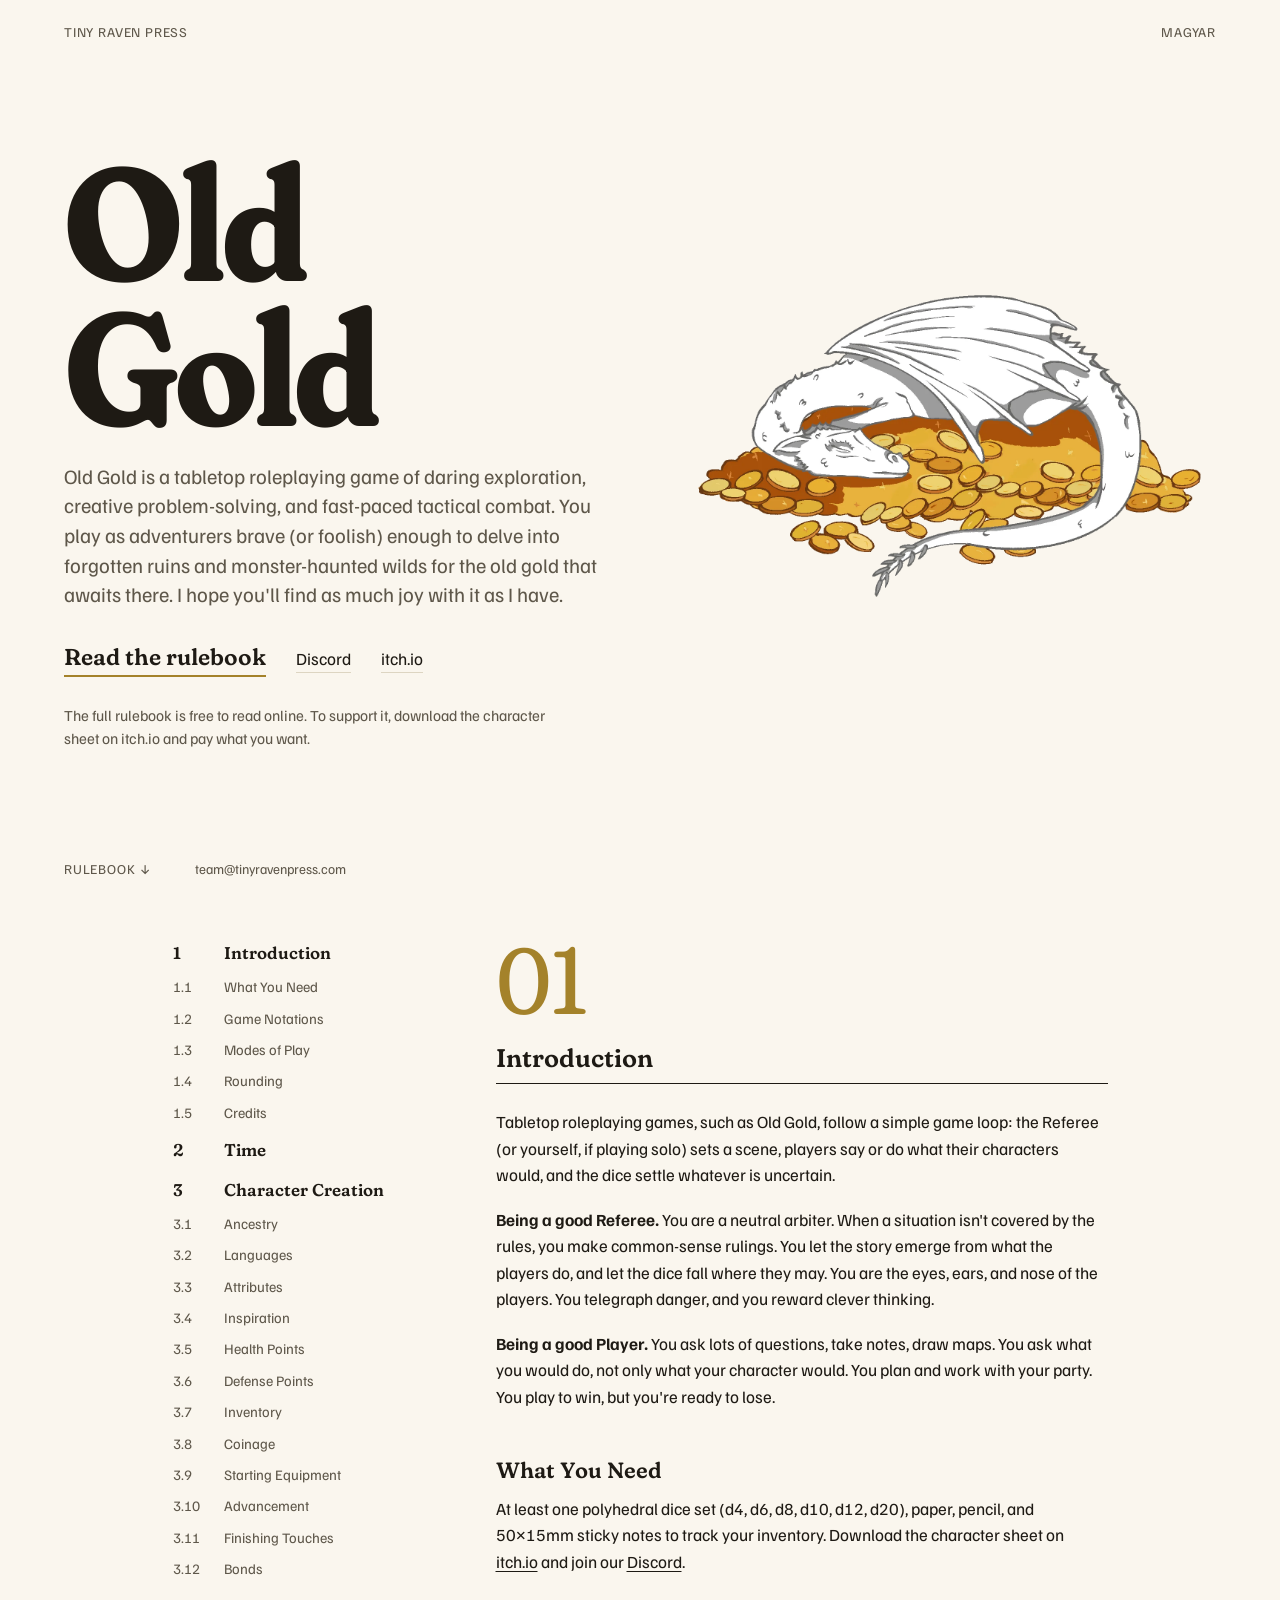
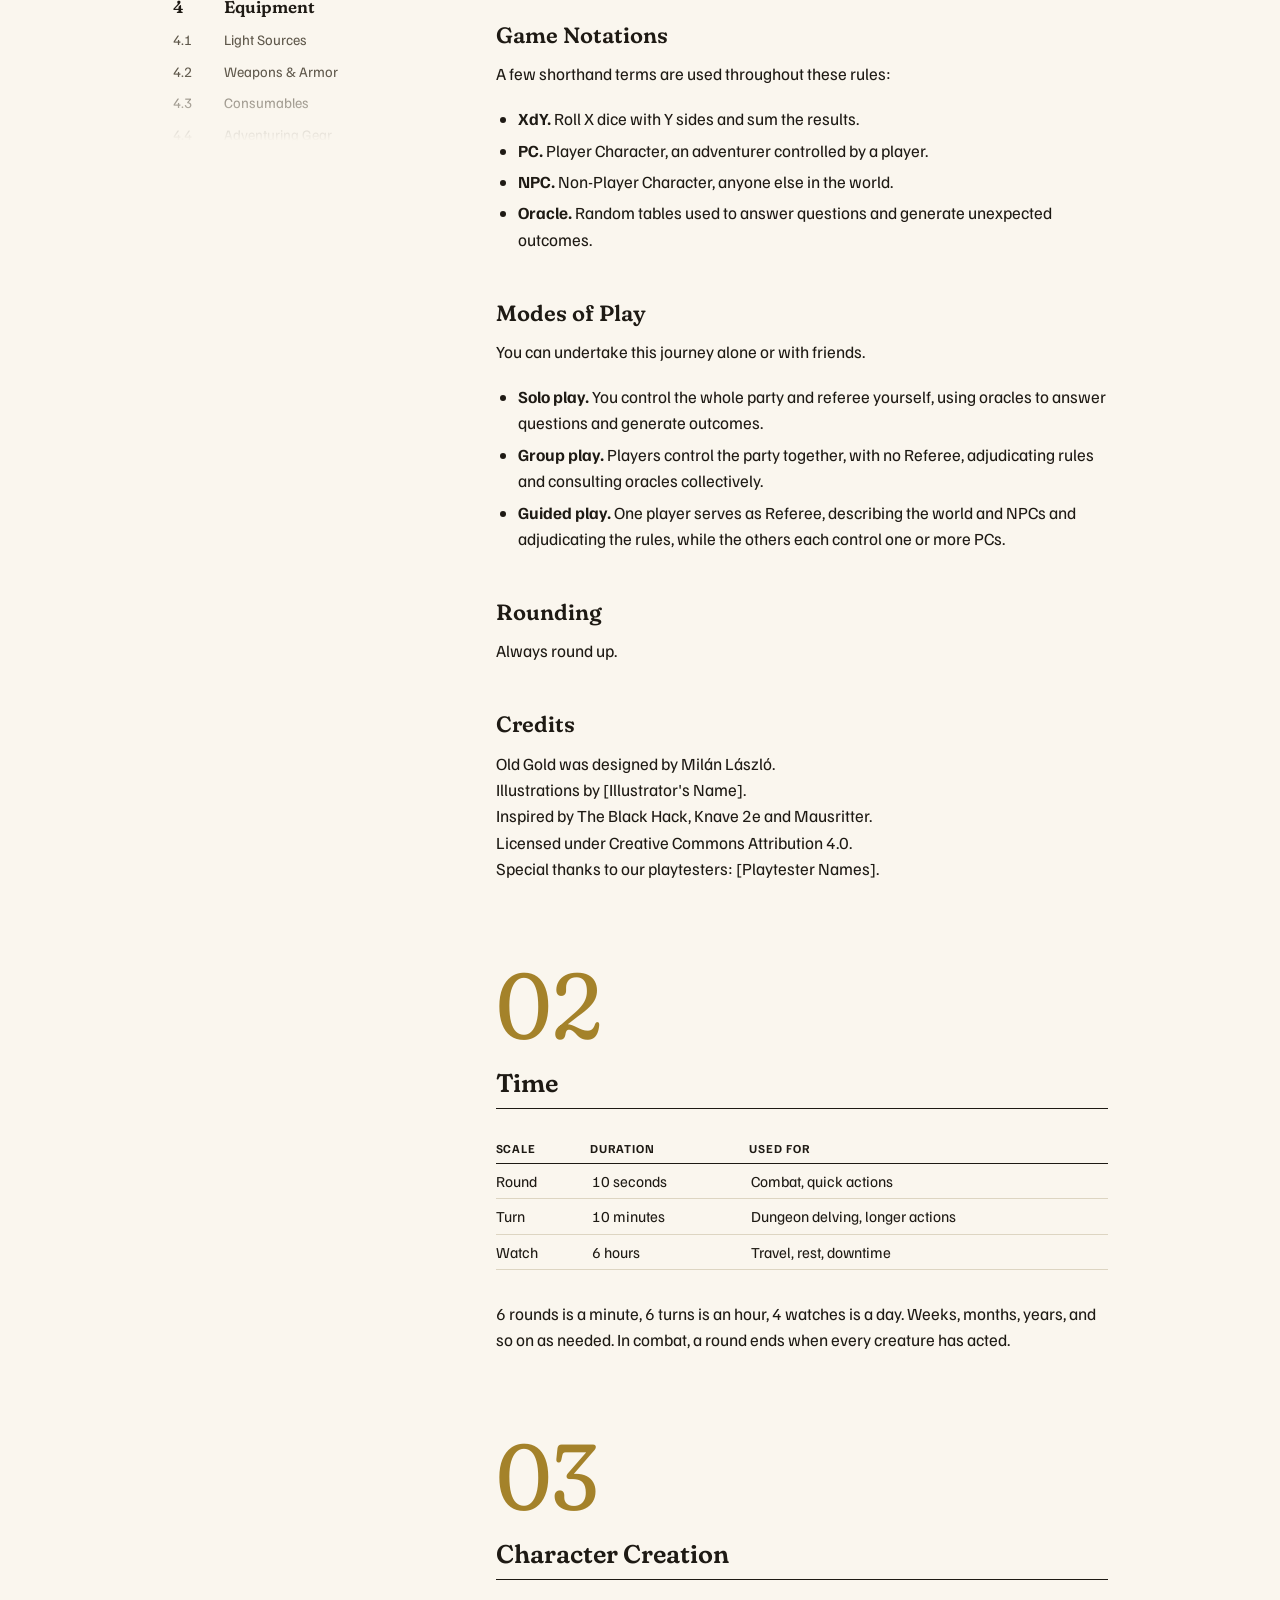
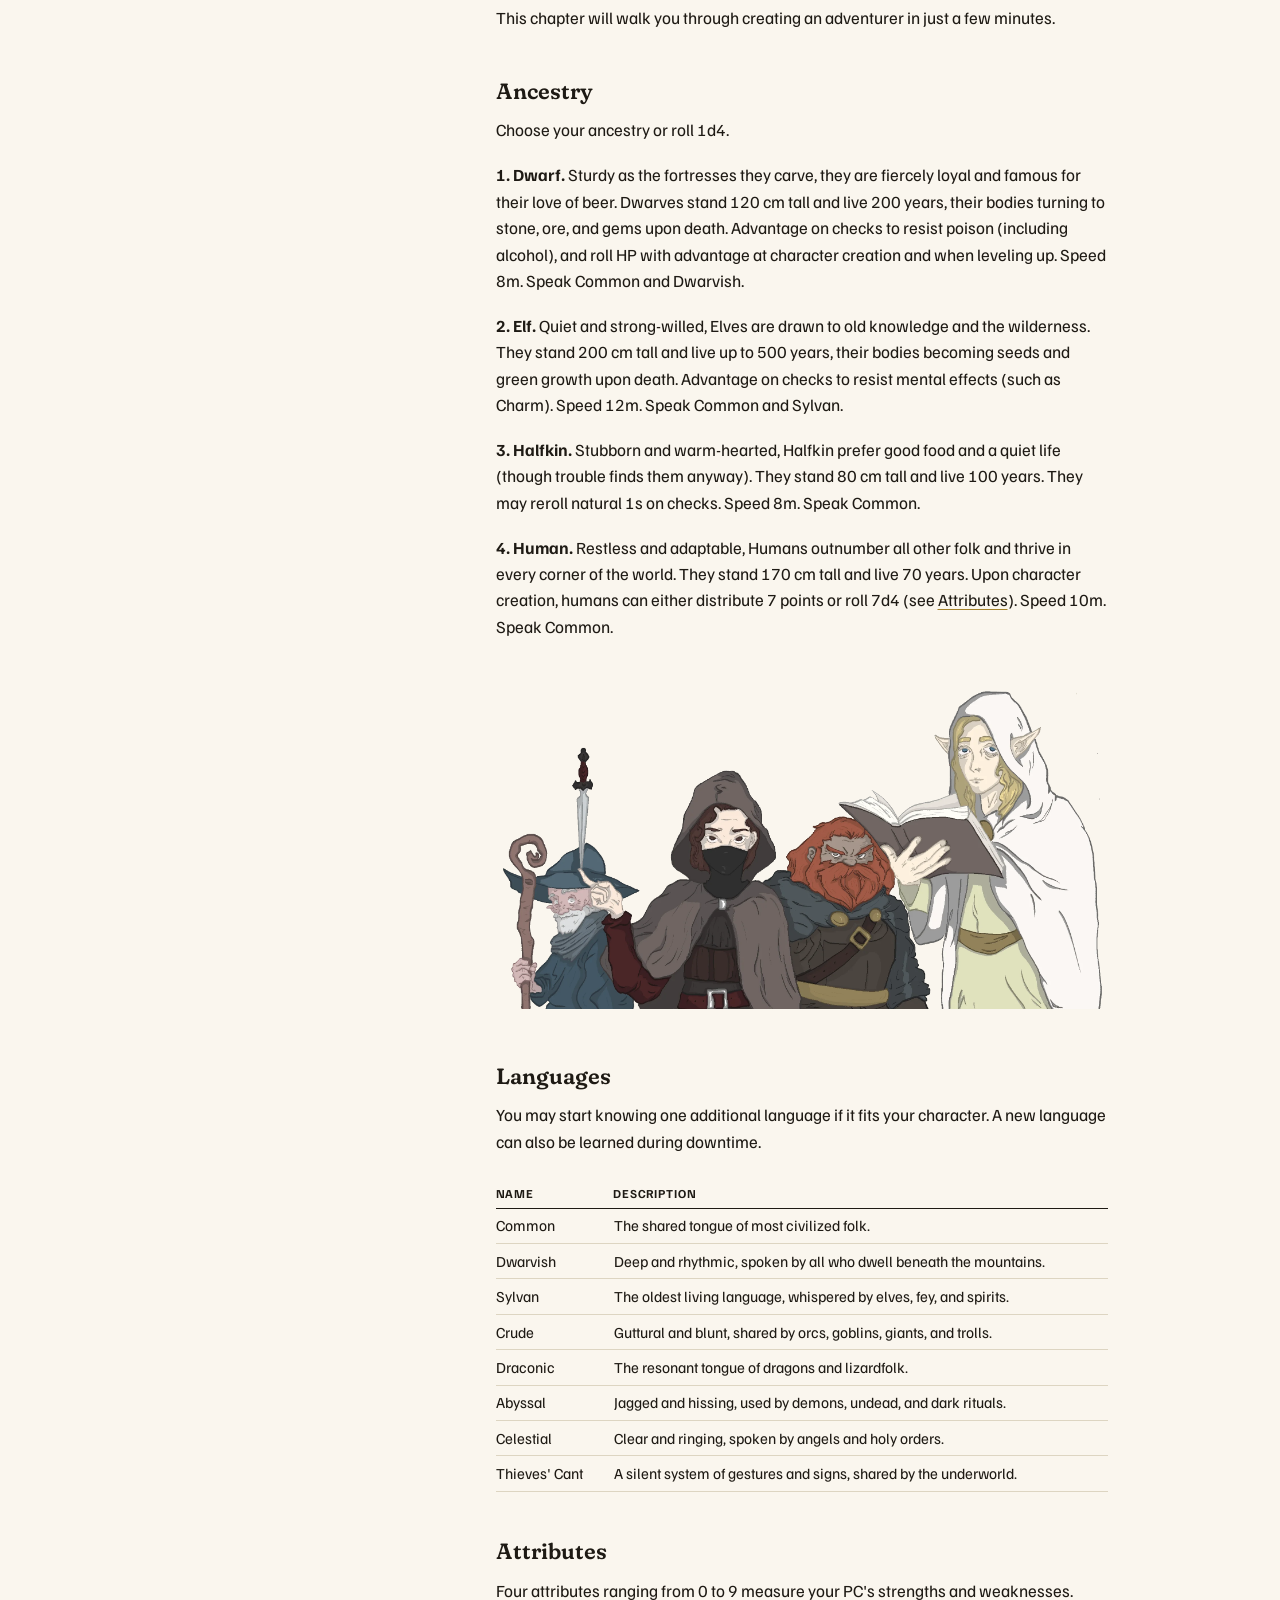
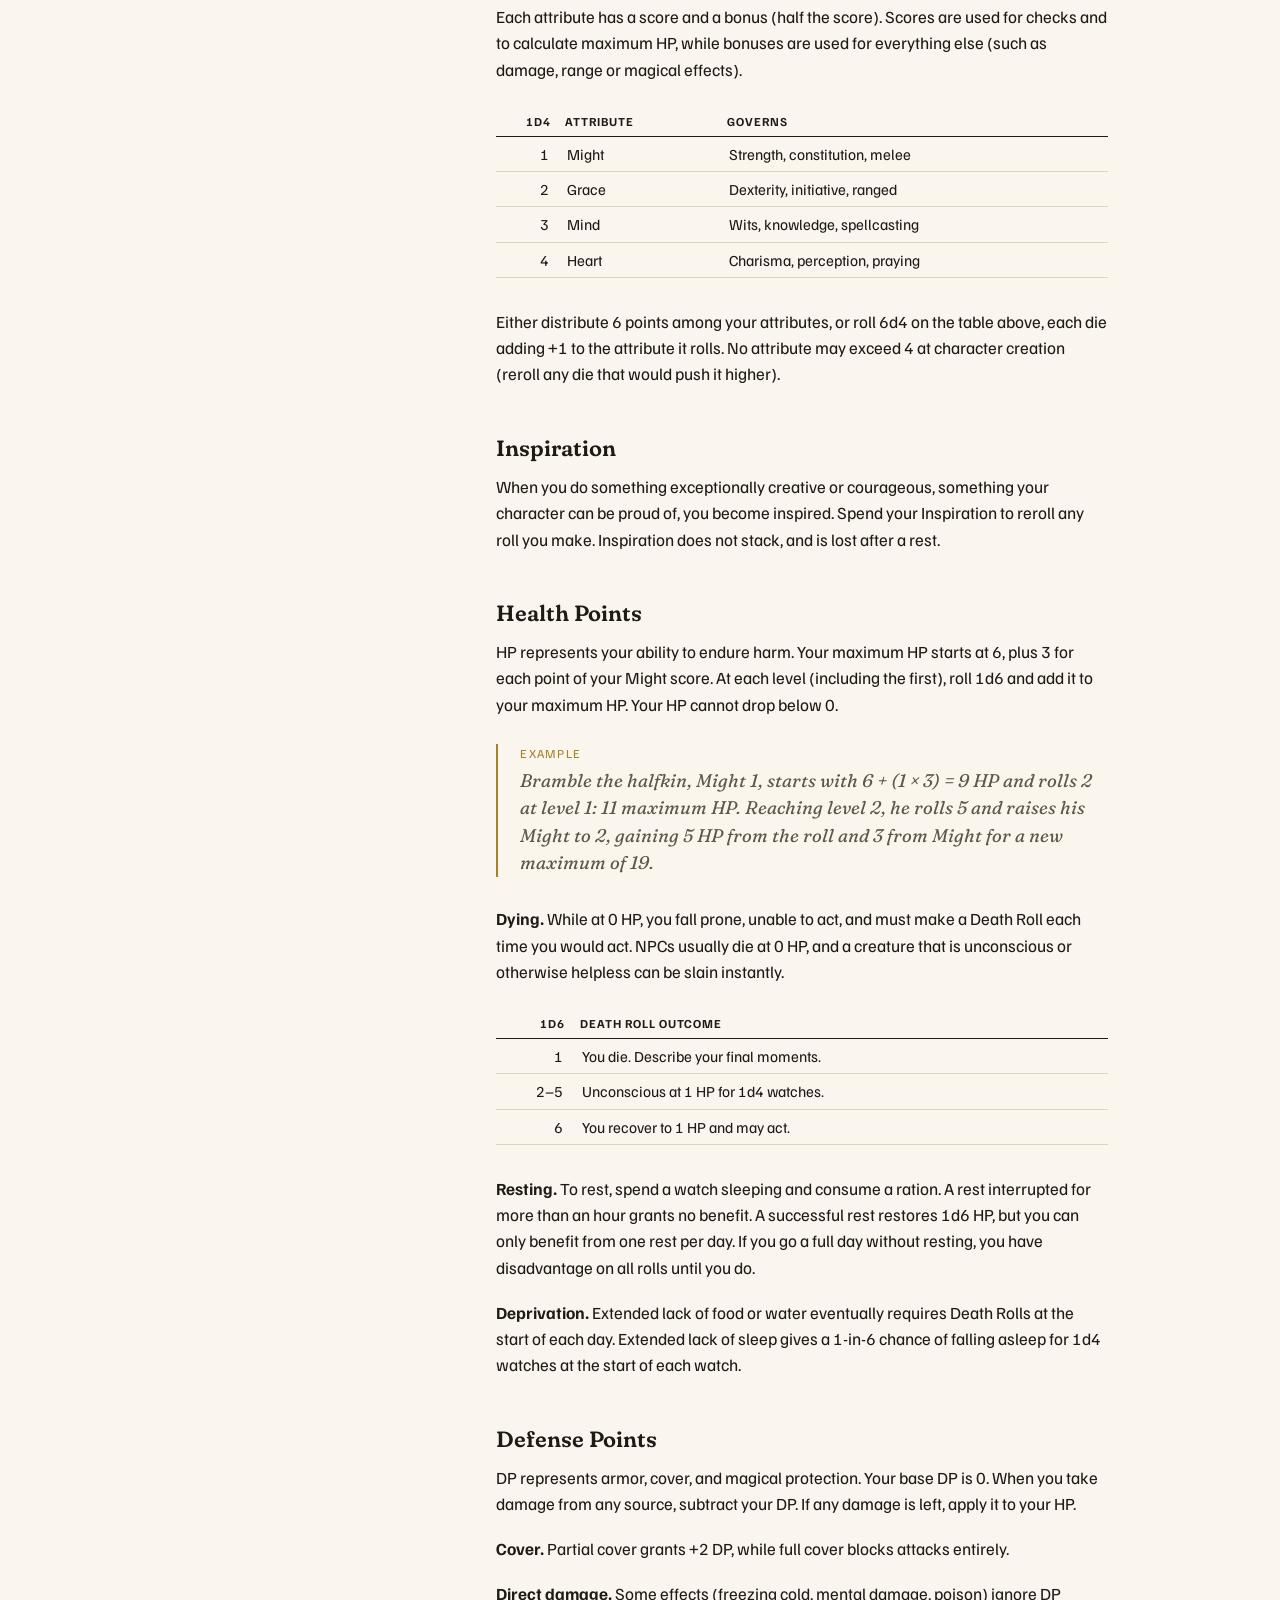
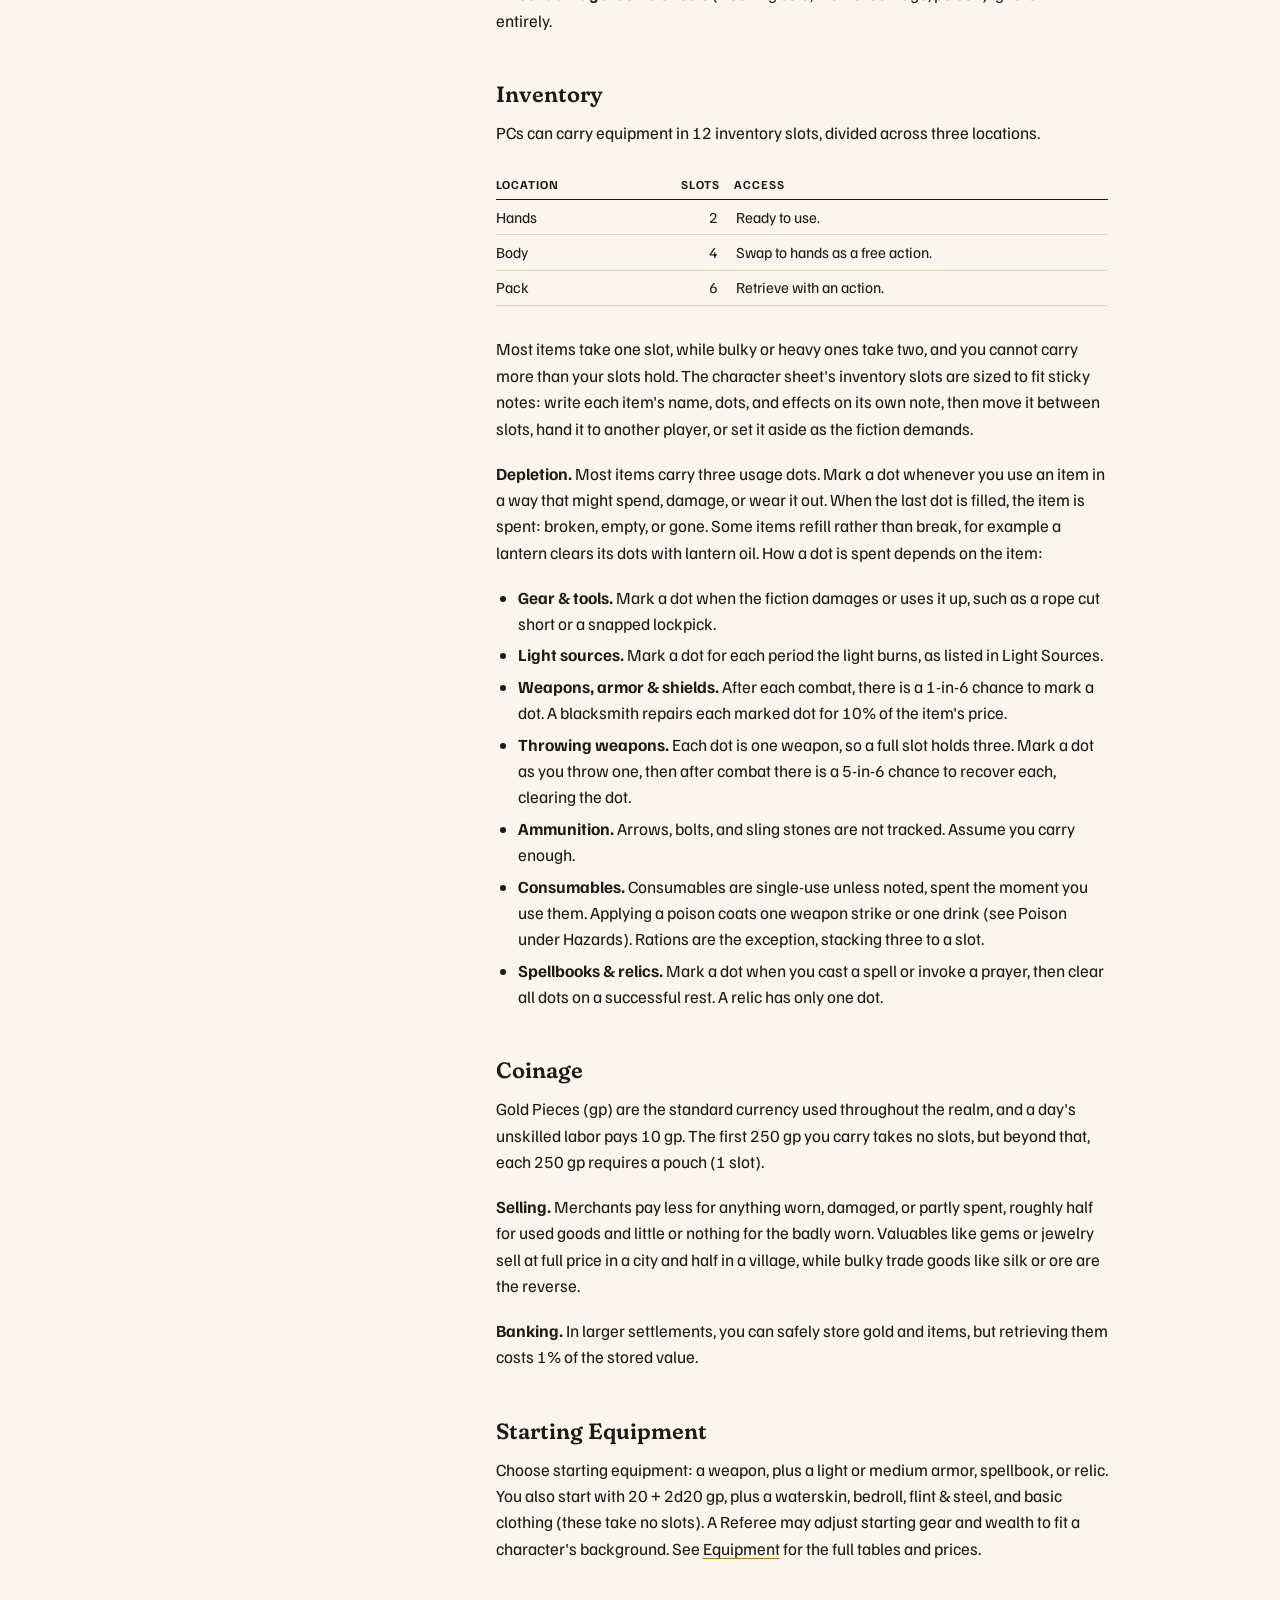
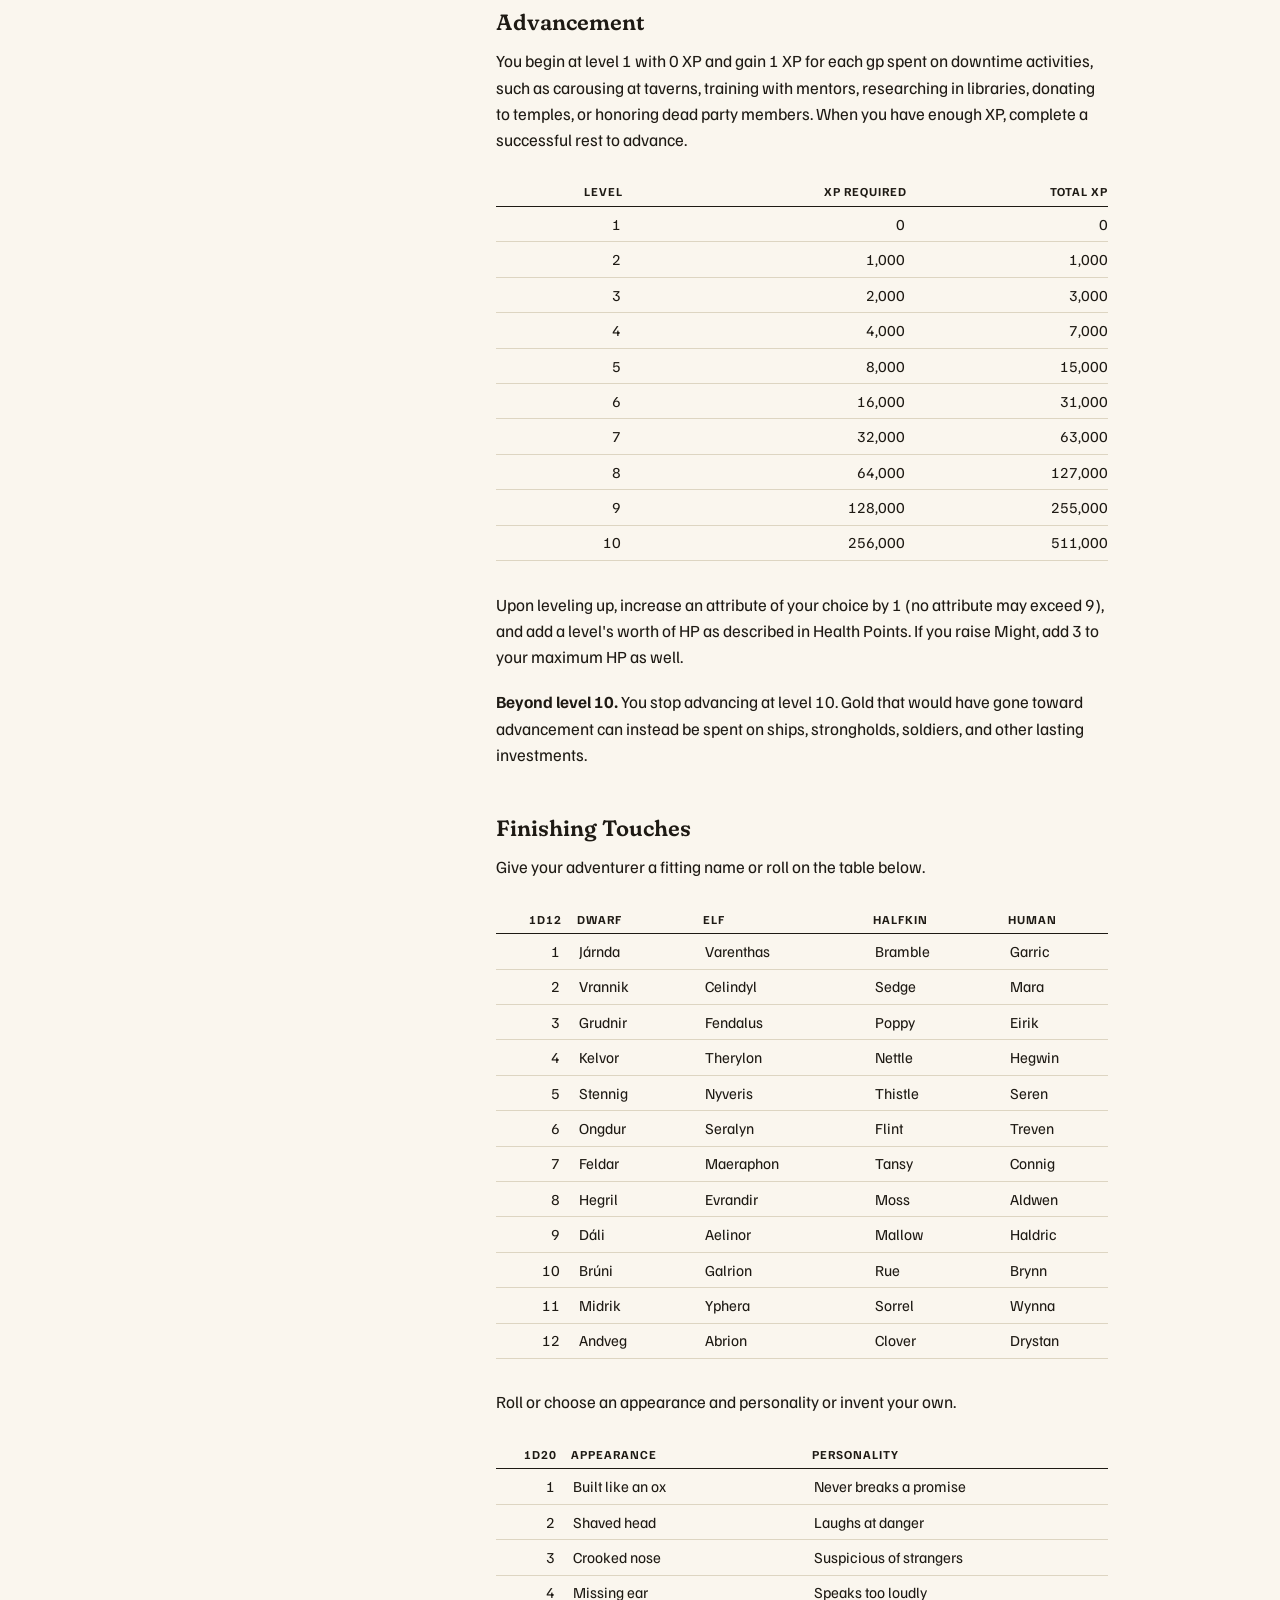
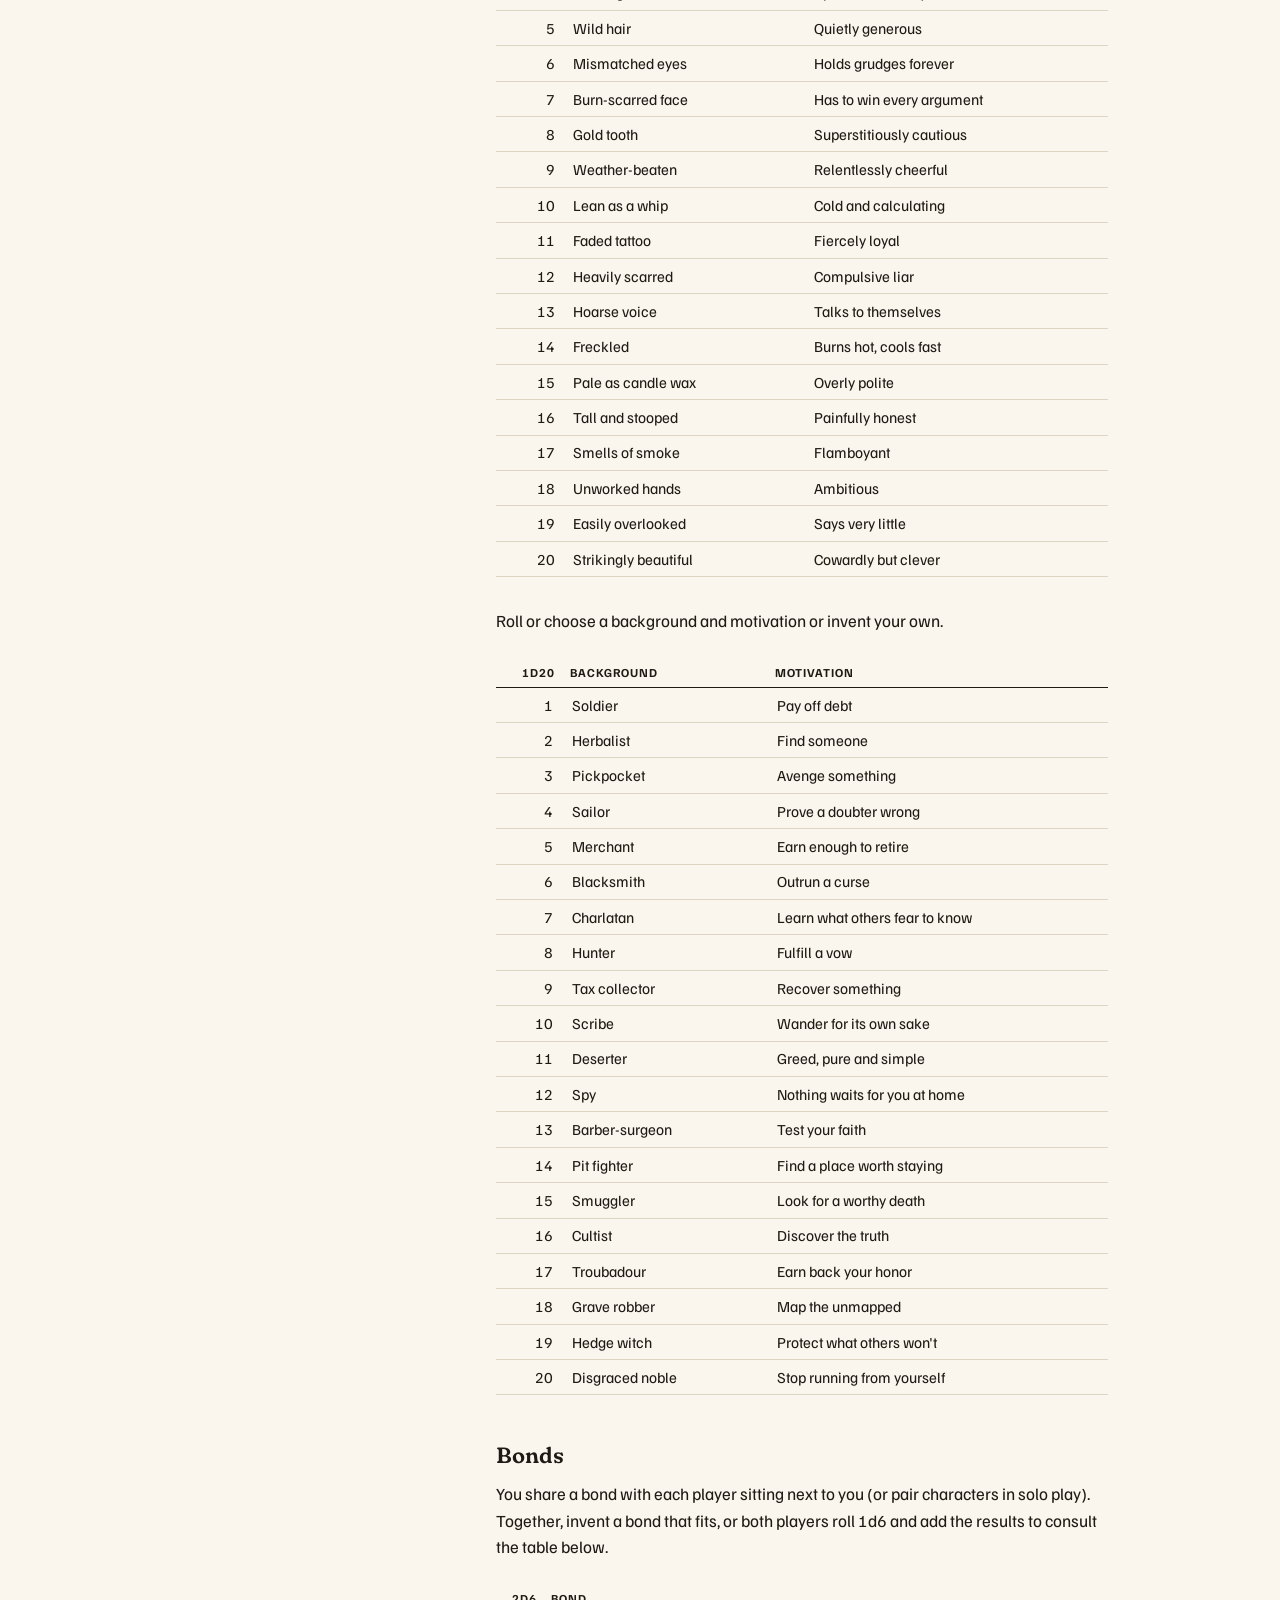
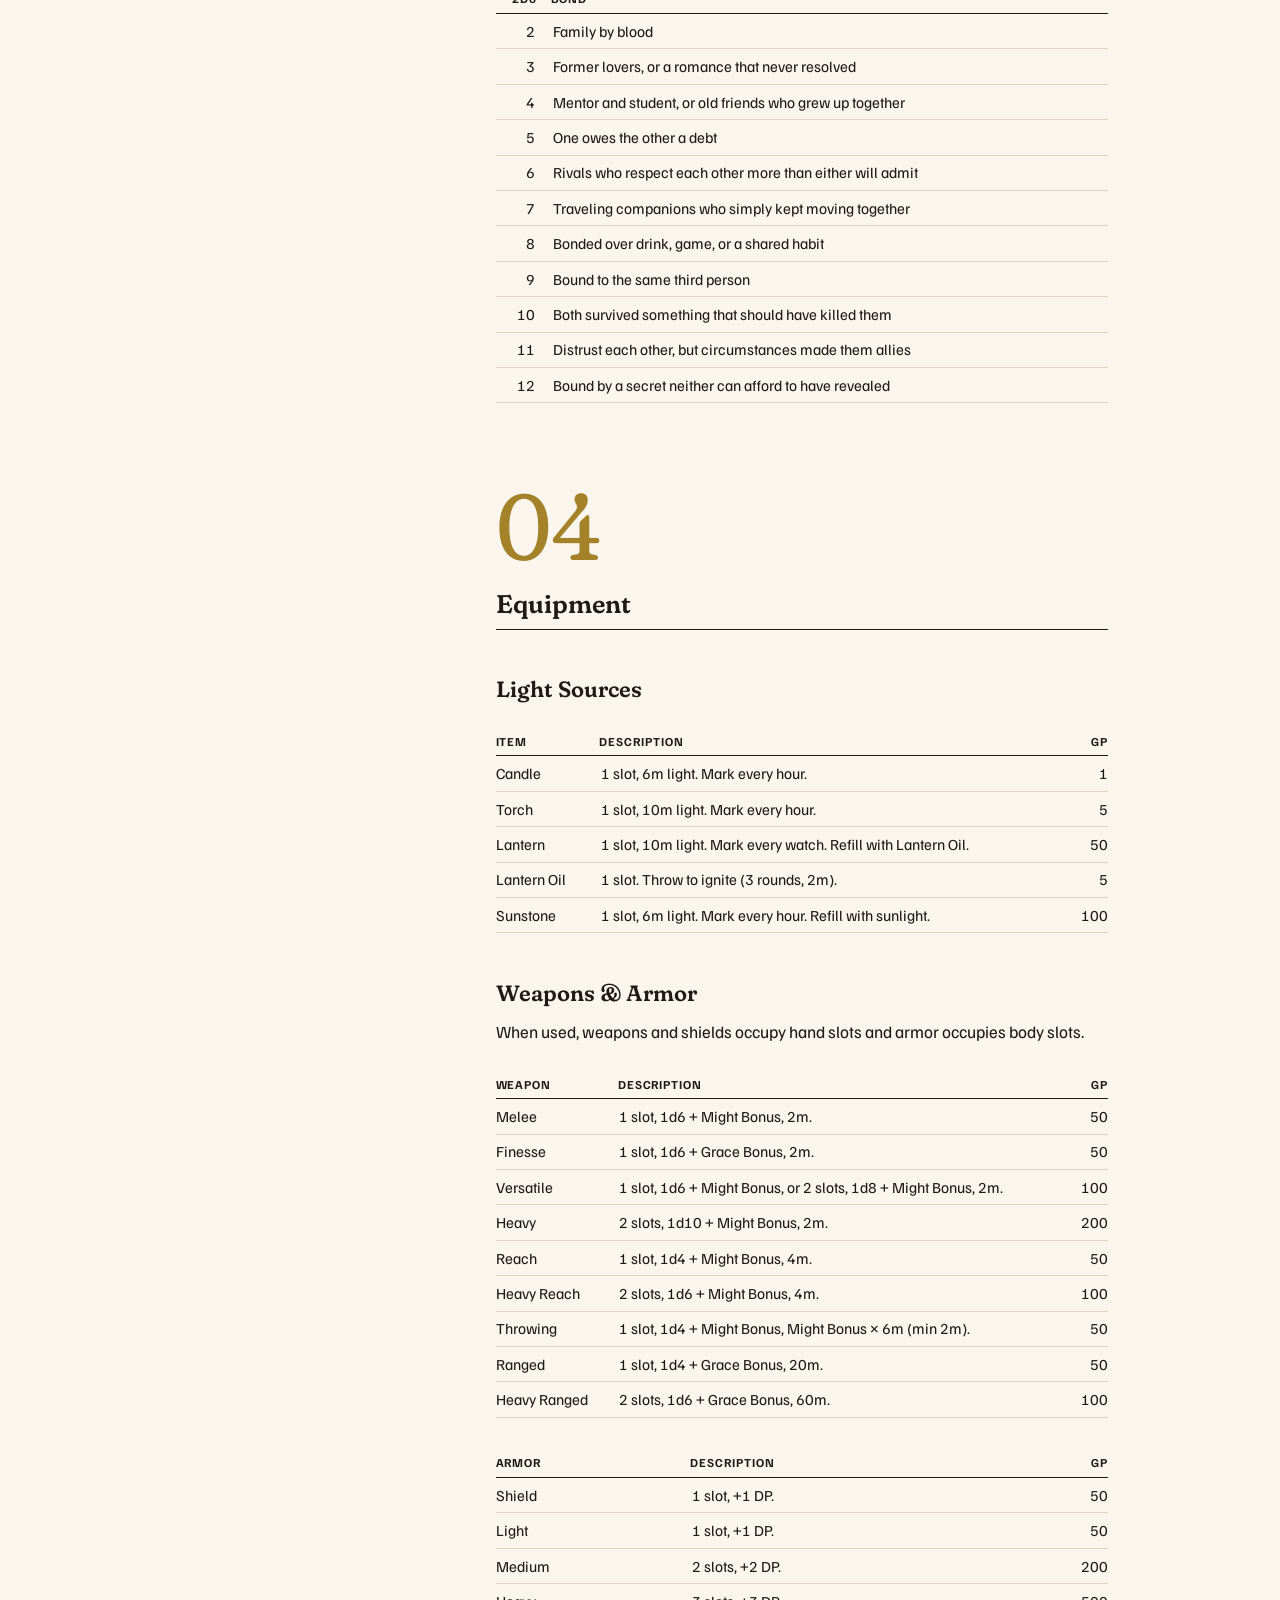
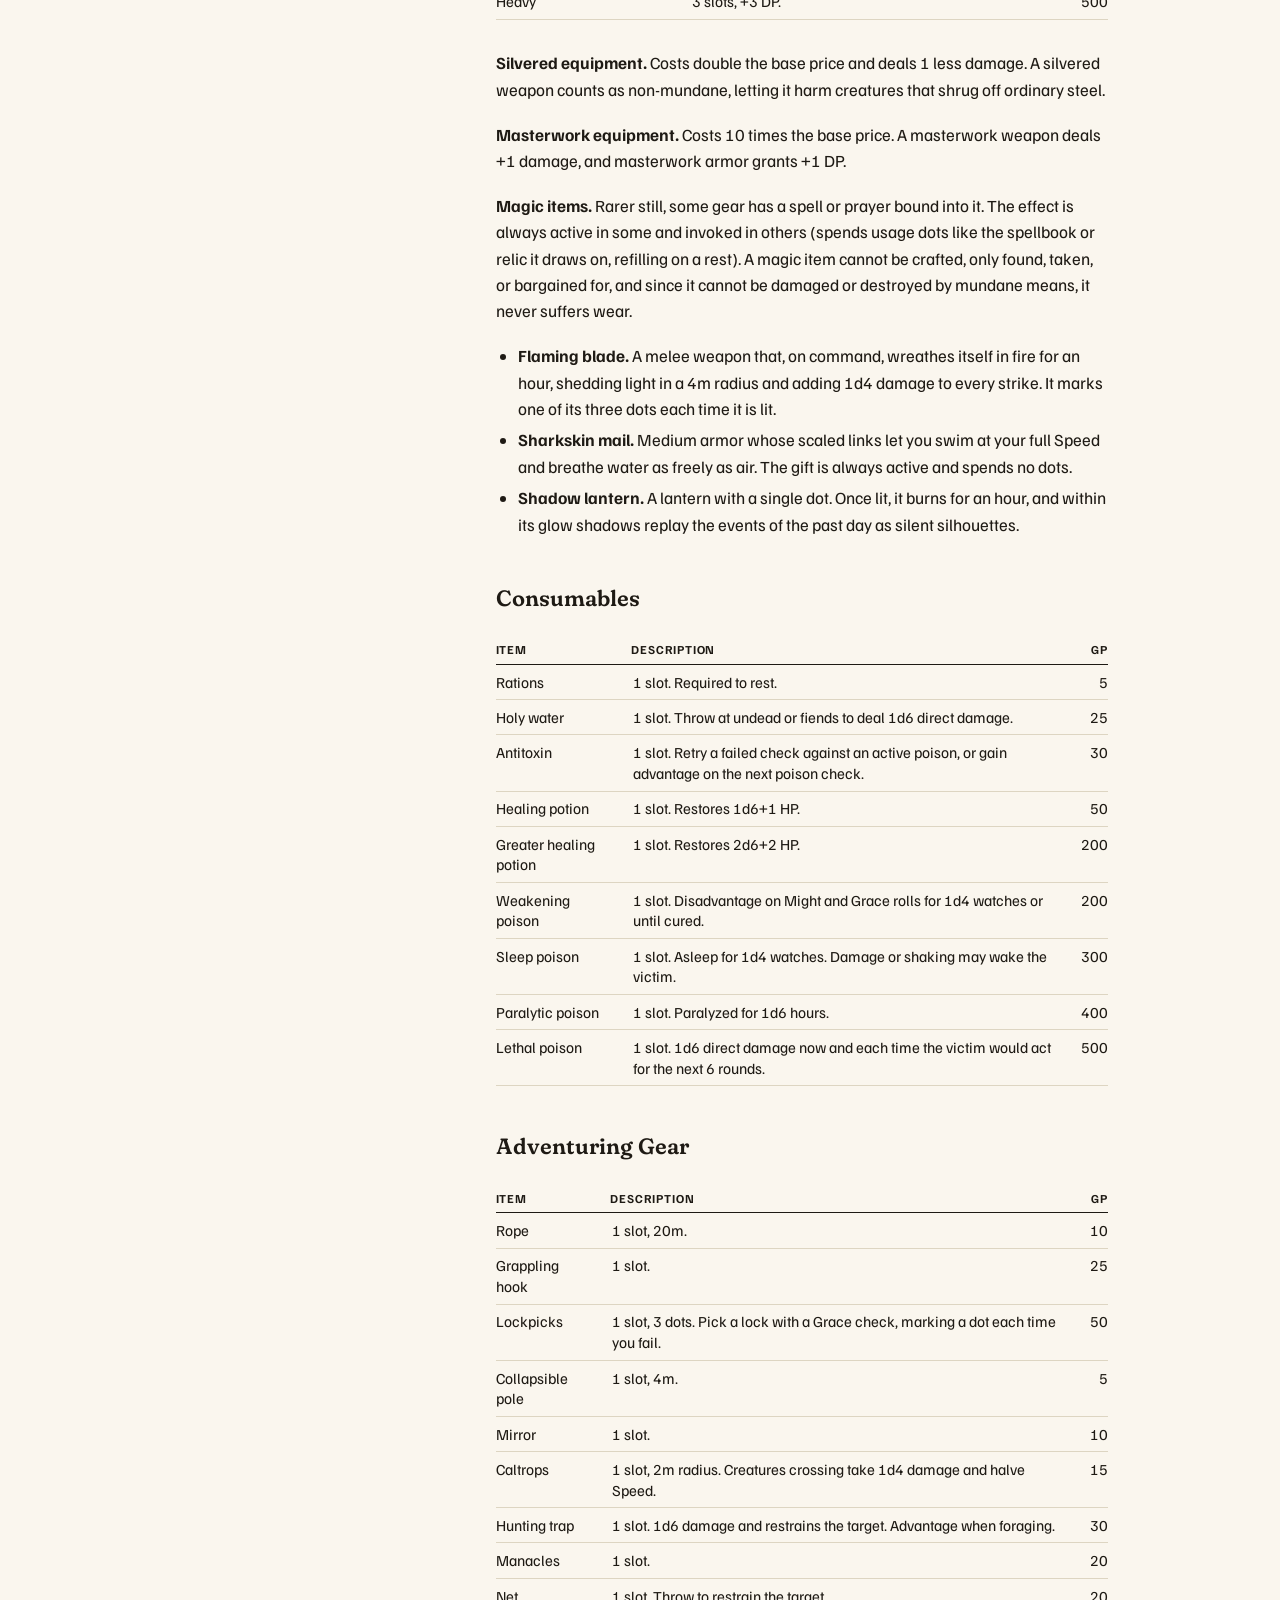
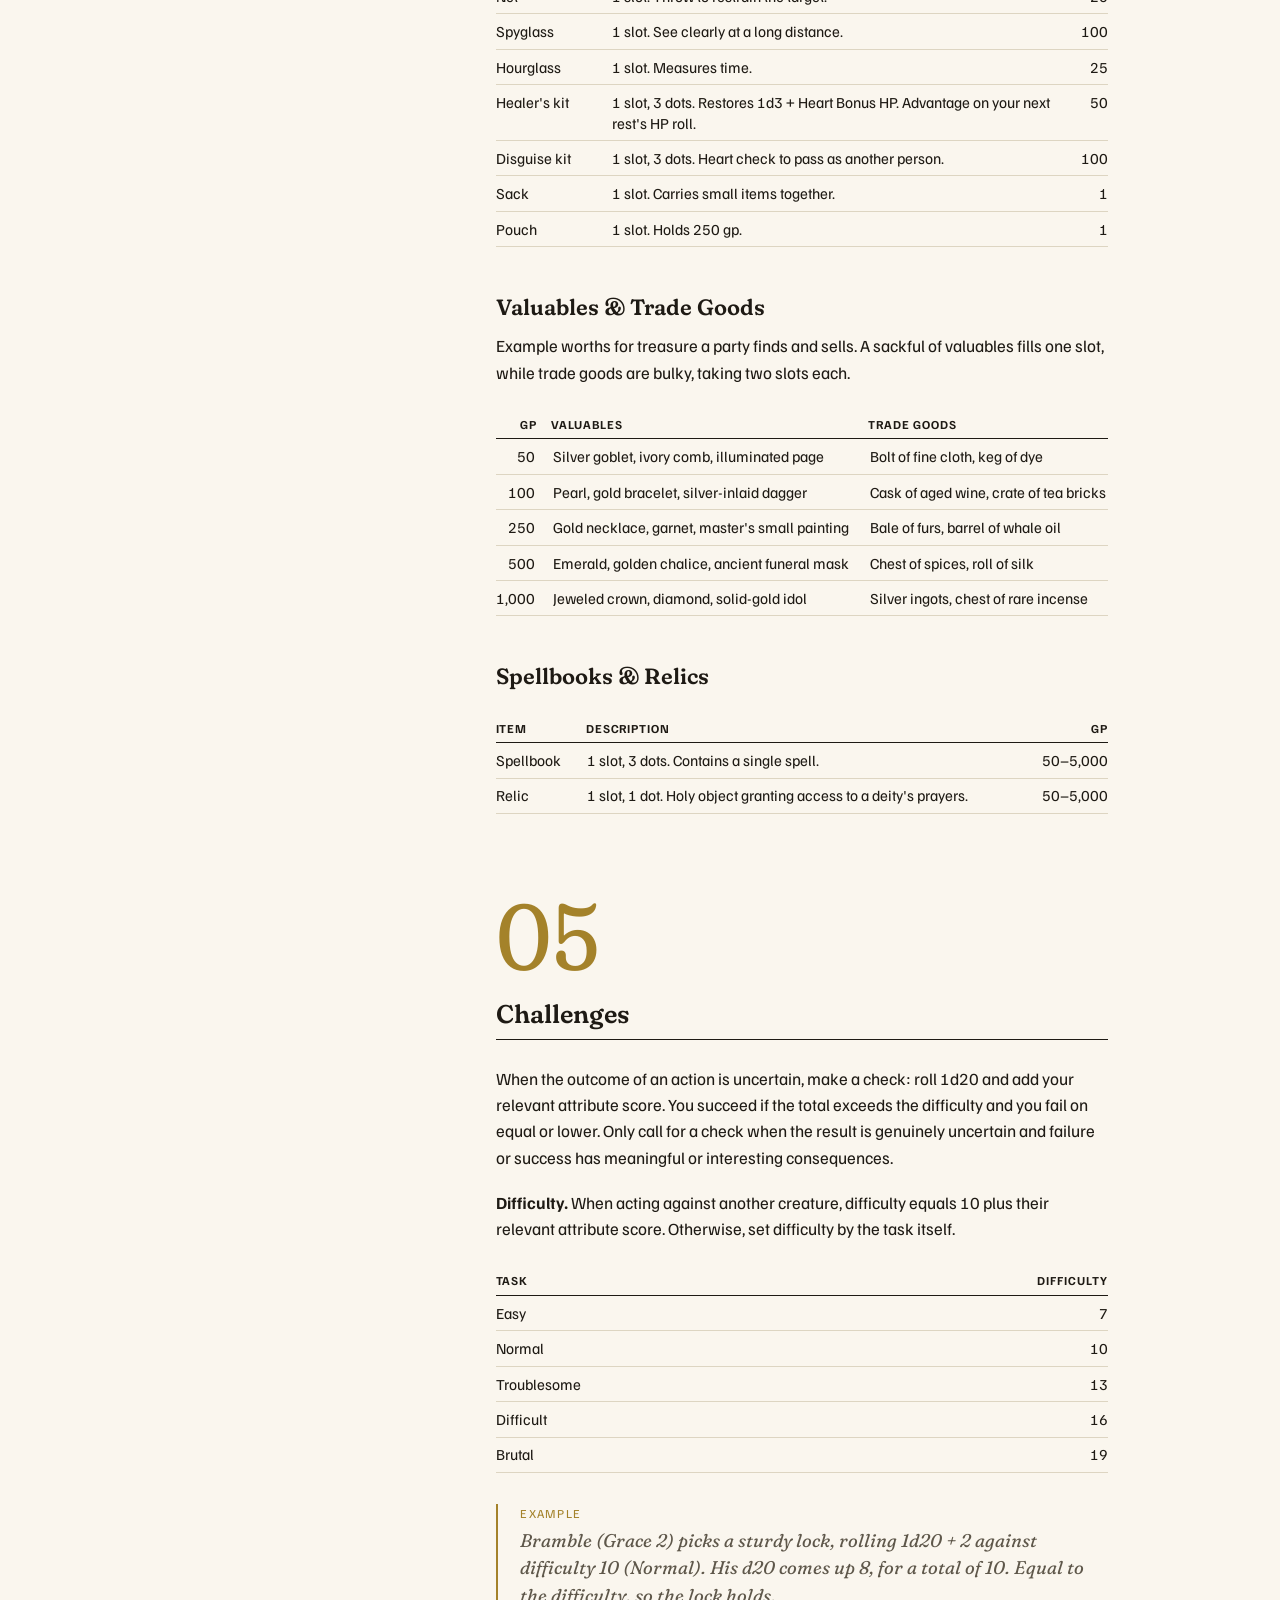
==== index.html @ 87048a70 "Redesign the site as one page per language The site is now the book: the cover fills the first scree" ====
<!DOCTYPE html>
<html lang="en">
<head>
<meta charset="utf-8">
<meta name="viewport" content="width=device-width, initial-scale=1">
<title>Old Gold — a fantasy adventure game</title>
<meta name="description" content="A fantasy adventure game of daring exploration, creative problem-solving, and fast-paced tactical combat, with OSR roots and modern design. Read the full rulebook online, free.">
<meta name="theme-color" content="#faf6ee">
<link rel="icon" href="assets/img/favicon.png">
<link rel="canonical" href="https://oldgoldrpg.com/">
<link rel="alternate" hreflang="en" href="https://oldgoldrpg.com/">
<link rel="alternate" hreflang="hu" href="https://oldgoldrpg.com/hu/">
<link rel="alternate" hreflang="x-default" href="https://oldgoldrpg.com/">
<meta property="og:type" content="website">
<meta property="og:url" content="https://oldgoldrpg.com/">
<meta property="og:site_name" content="Old Gold">
<meta property="og:locale" content="en_US">
<meta property="og:title" content="Old Gold — a fantasy adventure game">
<meta property="og:description" content="A fantasy adventure game with OSR roots and modern design. Read the full rulebook online, free.">
<meta property="og:image" content="https://oldgoldrpg.com/assets/img/og-image.png">
<meta property="og:image:width" content="1200">
<meta property="og:image:height" content="630">
<meta property="og:image:alt" content="A dragon curled asleep atop a hoard of gold coins">
<meta name="twitter:card" content="summary_large_image">
<meta name="twitter:image" content="https://oldgoldrpg.com/assets/img/og-image.png">
<link rel="preload" href="assets/fonts/fraunces-normal-latin.woff2" as="font" type="font/woff2" crossorigin>
<link rel="preload" href="assets/fonts/familjen-grotesk-normal-latin.woff2" as="font" type="font/woff2" crossorigin>
<link rel="stylesheet" href="assets/css/fonts.css">
<link rel="stylesheet" href="assets/css/styles.css">
</head>
<body>
<a class="skip" href="#rules">Skip to the rules</a>

<header class="cover" id="top">
  <div class="cover-top">
    <span>Tiny Raven Press</span>
    <a href="hu/" hreflang="hu" lang="hu" data-lang-switch>Magyar</a>
  </div>
  <div class="cover-main">
    <div class="cover-text">
      <h1>Old Gold</h1>
      <p class="deck">Old Gold is a tabletop roleplaying game of daring exploration, creative problem-solving, and fast-paced tactical combat. You play as adventurers brave (or foolish) enough to delve into forgotten ruins and monster-haunted wilds for the old gold that awaits there. I hope you&#39;ll find as much joy with it as I have.</p>
      <p class="actions">
        <a class="primary" href="#rules">Read the rulebook</a>
        <a href="https://discord.gg/WssHvFgUZ" rel="noopener">Discord</a>
        <a href="https://tinyravenpress.itch.io/old-gold/" rel="noopener">itch.io</a>
      </p>
      <p class="note">The full rulebook is free to read online. To support it, download the character sheet on itch.io and pay what you want.</p>
    </div>
    <figure class="cover-art">
      <picture>
        <source type="image/webp" srcset="assets/img/hero-cover-img.webp">
        <img src="assets/img/hero-cover-img.png" alt="A dragon curled asleep atop a hoard of gold coins" width="1450" height="1450" fetchpriority="high">
      </picture>
    </figure>
  </div>
  <div class="cover-bottom">
    <a href="#rules">Rulebook ↓</a>
    <a href="mailto:team@tinyravenpress.com">team@tinyravenpress.com</a>
  </div>
</header>

<div class="reading">
  <nav class="index" aria-label="Contents"><ol class="toc"><li class="ch"><a href="#introduction"><span class="n">1</span><span class="t">Introduction</span></a><ol><li><a href="#what-you-need"><span class="n">1.1</span><span class="t">What You Need</span></a></li><li><a href="#game-notations"><span class="n">1.2</span><span class="t">Game Notations</span></a></li><li><a href="#modes-of-play"><span class="n">1.3</span><span class="t">Modes of Play</span></a></li><li><a href="#rounding"><span class="n">1.4</span><span class="t">Rounding</span></a></li><li><a href="#credits"><span class="n">1.5</span><span class="t">Credits</span></a></li></ol></li><li class="ch"><a href="#time"><span class="n">2</span><span class="t">Time</span></a></li><li class="ch"><a href="#character-creation"><span class="n">3</span><span class="t">Character Creation</span></a><ol><li><a href="#ancestry"><span class="n">3.1</span><span class="t">Ancestry</span></a></li><li><a href="#languages"><span class="n">3.2</span><span class="t">Languages</span></a></li><li><a href="#attributes"><span class="n">3.3</span><span class="t">Attributes</span></a></li><li><a href="#inspiration"><span class="n">3.4</span><span class="t">Inspiration</span></a></li><li><a href="#health-points"><span class="n">3.5</span><span class="t">Health Points</span></a></li><li><a href="#defense-points"><span class="n">3.6</span><span class="t">Defense Points</span></a></li><li><a href="#inventory"><span class="n">3.7</span><span class="t">Inventory</span></a></li><li><a href="#coinage"><span class="n">3.8</span><span class="t">Coinage</span></a></li><li><a href="#starting-equipment"><span class="n">3.9</span><span class="t">Starting Equipment</span></a></li><li><a href="#advancement"><span class="n">3.10</span><span class="t">Advancement</span></a></li><li><a href="#finishing-touches"><span class="n">3.11</span><span class="t">Finishing Touches</span></a></li><li><a href="#bonds"><span class="n">3.12</span><span class="t">Bonds</span></a></li></ol></li><li class="ch"><a href="#equipment"><span class="n">4</span><span class="t">Equipment</span></a><ol><li><a href="#light-sources"><span class="n">4.1</span><span class="t">Light Sources</span></a></li><li><a href="#weapons-armor"><span class="n">4.2</span><span class="t">Weapons &amp; Armor</span></a></li><li><a href="#consumables"><span class="n">4.3</span><span class="t">Consumables</span></a></li><li><a href="#adventuring-gear"><span class="n">4.4</span><span class="t">Adventuring Gear</span></a></li><li><a href="#valuables-trade-goods"><span class="n">4.5</span><span class="t">Valuables &amp; Trade Goods</span></a></li><li><a href="#spellbooks-relics"><span class="n">4.6</span><span class="t">Spellbooks &amp; Relics</span></a></li></ol></li><li class="ch"><a href="#challenges"><span class="n">5</span><span class="t">Challenges</span></a></li><li class="ch"><a href="#actions"><span class="n">6</span><span class="t">Actions</span></a><ol><li><a href="#initiative"><span class="n">6.1</span><span class="t">Initiative</span></a></li><li><a href="#movement"><span class="n">6.2</span><span class="t">Movement</span></a></li><li><a href="#main-actions"><span class="n">6.3</span><span class="t">Main Actions</span></a></li><li><a href="#free-actions"><span class="n">6.4</span><span class="t">Free Actions</span></a></li></ol></li><li class="ch"><a href="#combat"><span class="n">7</span><span class="t">Combat</span></a><ol><li><a href="#conditions"><span class="n">7.1</span><span class="t">Conditions</span></a></li><li><a href="#morale"><span class="n">7.2</span><span class="t">Morale</span></a></li></ol></li><li class="ch"><a href="#magic"><span class="n">8</span><span class="t">Magic</span></a><ol><li><a href="#casting"><span class="n">8.1</span><span class="t">Casting</span></a></li><li><a href="#example-spellbooks"><span class="n">8.2</span><span class="t">Example Spellbooks</span></a></li><li><a href="#example-relics"><span class="n">8.3</span><span class="t">Example Relics</span></a></li></ol></li><li class="ch"><a href="#hazards-weather-effects"><span class="n">9</span><span class="t">Hazards &amp; Weather Effects</span></a></li><li class="ch"><a href="#overland-travel"><span class="n">10</span><span class="t">Overland Travel</span></a></li><li class="ch"><a href="#dungeon-delving"><span class="n">11</span><span class="t">Dungeon Delving</span></a></li><li class="ch"><a href="#random-encounters"><span class="n">12</span><span class="t">Random Encounters</span></a></li><li class="ch"><a href="#treasure"><span class="n">13</span><span class="t">Treasure</span></a></li><li class="ch"><a href="#recruiting"><span class="n">14</span><span class="t">Recruiting</span></a><ol><li><a href="#hirelings"><span class="n">14.1</span><span class="t">Hirelings</span></a></li><li><a href="#mercenaries"><span class="n">14.2</span><span class="t">Mercenaries</span></a></li><li><a href="#availability"><span class="n">14.3</span><span class="t">Availability</span></a></li><li><a href="#companions"><span class="n">14.4</span><span class="t">Companions</span></a></li></ol></li><li class="ch"><a href="#warfare"><span class="n">15</span><span class="t">Warfare</span></a></li><li class="ch"><a href="#construction"><span class="n">16</span><span class="t">Construction</span></a></li><li class="ch"><a href="#room-board"><span class="n">17</span><span class="t">Room &amp; Board</span></a></li><li class="ch"><a href="#oracles"><span class="n">18</span><span class="t">Oracles</span></a><ol><li><a href="#yesno-oracle"><span class="n">18.1</span><span class="t">Yes/No Oracle</span></a></li><li><a href="#solo-d6-oracle"><span class="n">18.2</span><span class="t">Solo d6 Oracle</span></a></li><li><a href="#action-theme"><span class="n">18.3</span><span class="t">Action &amp; Theme</span></a></li><li><a href="#adventure-seeds"><span class="n">18.4</span><span class="t">Adventure Seeds</span></a></li><li><a href="#settlement-names"><span class="n">18.5</span><span class="t">Settlement Names</span></a></li><li><a href="#dungeon-names"><span class="n">18.6</span><span class="t">Dungeon Names</span></a></li></ol></li><li class="ch"><a href="#bestiary"><span class="n">19</span><span class="t">Bestiary</span></a></li></ol></nav>

  <main class="rules" id="rules">
    <section class="chapter" data-number="1"><h2 id="introduction"><span class="num">1</span><span class="t">Introduction</span></h2>
<p>Tabletop roleplaying games, such as Old Gold, follow a simple game loop: the Referee (or yourself, if playing solo) sets a scene, players say or do what their characters would, and the dice settle whatever is uncertain.</p>
<p class="rule"><strong>Being a good Referee.</strong> You are a neutral arbiter. When a situation isn&#39;t covered by the rules, you make common-sense rulings. You let the story emerge from what the players do, and let the dice fall where they may. You are the eyes, ears, and nose of the players. You telegraph danger, and you reward clever thinking.</p>
<p class="rule"><strong>Being a good Player.</strong> You ask lots of questions, take notes, draw maps. You ask what you would do, not only what your character would. You plan and work with your party. You play to win, but you&#39;re ready to lose.</p>
<h3 id="what-you-need"><span class="num">1.1</span><span class="t">What You Need</span></h3>
<p>At least one polyhedral dice set (d4, d6, d8, d10, d12, d20), paper, pencil, and 50×15mm sticky notes to track your inventory. Download the character sheet on <a href="https://tinyravenpress.itch.io/old-gold/">itch.io</a> and join our <a href="https://discord.gg/WssHvFgUZ">Discord</a>.</p>
<h3 id="game-notations"><span class="num">1.2</span><span class="t">Game Notations</span></h3>
<p>A few shorthand terms are used throughout these rules:</p>
<ul>
<li><strong>XdY.</strong> Roll X dice with Y sides and sum the results.</li>
<li><strong>PC.</strong> Player Character, an adventurer controlled by a player.</li>
<li><strong>NPC.</strong> Non-Player Character, anyone else in the world.</li>
<li><strong>Oracle.</strong> Random tables used to answer questions and generate unexpected outcomes.</li>
</ul>
<h3 id="modes-of-play"><span class="num">1.3</span><span class="t">Modes of Play</span></h3>
<p>You can undertake this journey alone or with friends.</p>
<ul>
<li><strong>Solo play.</strong> You control the whole party and referee yourself, using oracles to answer questions and generate outcomes.</li>
<li><strong>Group play.</strong> Players control the party together, with no Referee, adjudicating rules and consulting oracles collectively.</li>
<li><strong>Guided play.</strong> One player serves as Referee, describing the world and NPCs and adjudicating the rules, while the others each control one or more PCs.</li>
</ul>
<h3 id="rounding"><span class="num">1.4</span><span class="t">Rounding</span></h3>
<p>Always round up.</p>
<h3 id="credits"><span class="num">1.5</span><span class="t">Credits</span></h3>
<p>Old Gold was designed by Milán László.<br>Illustrations by [Illustrator&#39;s Name].<br>Inspired by The Black Hack, Knave 2e and Mausritter.<br>Licensed under Creative Commons Attribution 4.0.<br>Special thanks to our playtesters: [Playtester Names].</p>
</section>
<section class="chapter" data-number="2"><h2 id="time"><span class="num">2</span><span class="t">Time</span></h2>
<div class="table-wrap"><table>
<thead>
<tr>
<th>Scale</th>
<th>Duration</th>
<th>Used For</th>
</tr>
</thead>
<tbody><tr>
<td>Round</td>
<td>10 seconds</td>
<td>Combat, quick actions</td>
</tr>
<tr>
<td>Turn</td>
<td>10 minutes</td>
<td>Dungeon delving, longer actions</td>
</tr>
<tr>
<td>Watch</td>
<td>6 hours</td>
<td>Travel, rest, downtime</td>
</tr>
</tbody></table></div>
<p>6 rounds is a minute, 6 turns is an hour, 4 watches is a day. Weeks, months, years, and so on as needed. In combat, a round ends when every creature has acted.</p>
</section>
<section class="chapter" data-number="3"><h2 id="character-creation"><span class="num">3</span><span class="t">Character Creation</span></h2>
<p>This chapter will walk you through creating an adventurer in just a few minutes.</p>
<h3 id="ancestry"><span class="num">3.1</span><span class="t">Ancestry</span></h3>
<p>Choose your ancestry or roll 1d4.</p>
<p class="rule"><strong>1. Dwarf.</strong> Sturdy as the fortresses they carve, they are fiercely loyal and famous for their love of beer. Dwarves stand 120 cm tall and live 200 years, their bodies turning to stone, ore, and gems upon death. Advantage on checks to resist poison (including alcohol), and roll HP with advantage at character creation and when leveling up. Speed 8m. Speak Common and Dwarvish.</p>
<p class="rule"><strong>2. Elf.</strong> Quiet and strong-willed, Elves are drawn to old knowledge and the wilderness. They stand 200 cm tall and live up to 500 years, their bodies becoming seeds and green growth upon death. Advantage on checks to resist mental effects (such as Charm). Speed 12m. Speak Common and Sylvan.</p>
<p class="rule"><strong>3. Halfkin.</strong> Stubborn and warm-hearted, Halfkin prefer good food and a quiet life (though trouble finds them anyway). They stand 80 cm tall and live 100 years. They may reroll natural 1s on checks. Speed 8m. Speak Common.</p>
<p class="rule"><strong>4. Human.</strong> Restless and adaptable, Humans outnumber all other folk and thrive in every corner of the world. They stand 170 cm tall and live 70 years. Upon character creation, humans can either distribute 7 points or roll 7d4 (see <a class="xref" href="#attributes">Attributes</a>). Speed 10m. Speak Common.</p>
<figure class="plate plate-ancestries"><picture><source type="image/webp" srcset="assets/img/ancestries.webp"><img src="assets/img/ancestries.png" alt="Four adventurers stand together: a staff-bearing halfkin, a hooded human, a red-bearded dwarf, and a tall elf reading a book." loading="lazy" decoding="async" width="2133" height="1138"></picture></figure>
<h3 id="languages"><span class="num">3.2</span><span class="t">Languages</span></h3>
<p>You may start knowing one additional language if it fits your character. A new language can also be learned during downtime.</p>
<div class="table-wrap"><table>
<thead>
<tr>
<th>Name</th>
<th>Description</th>
</tr>
</thead>
<tbody><tr>
<td>Common</td>
<td>The shared tongue of most civilized folk.</td>
</tr>
<tr>
<td>Dwarvish</td>
<td>Deep and rhythmic, spoken by all who dwell beneath the mountains.</td>
</tr>
<tr>
<td>Sylvan</td>
<td>The oldest living language, whispered by elves, fey, and spirits.</td>
</tr>
<tr>
<td>Crude</td>
<td>Guttural and blunt, shared by orcs, goblins, giants, and trolls.</td>
</tr>
<tr>
<td>Draconic</td>
<td>The resonant tongue of dragons and lizardfolk.</td>
</tr>
<tr>
<td>Abyssal</td>
<td>Jagged and hissing, used by demons, undead, and dark rituals.</td>
</tr>
<tr>
<td>Celestial</td>
<td>Clear and ringing, spoken by angels and holy orders.</td>
</tr>
<tr>
<td>Thieves&#39; Cant</td>
<td>A silent system of gestures and signs, shared by the underworld.</td>
</tr>
</tbody></table></div>
<h3 id="attributes"><span class="num">3.3</span><span class="t">Attributes</span></h3>
<p>Four attributes ranging from 0 to 9 measure your PC&#39;s strengths and weaknesses. Each attribute has a score and a bonus (half the score). Scores are used for checks and to calculate maximum HP, while bonuses are used for everything else (such as damage, range or magical effects).</p>
<div class="table-wrap"><table>
<thead>
<tr>
<th class="numeric">1d4</th>
<th>Attribute</th>
<th>Governs</th>
</tr>
</thead>
<tbody><tr>
<td class="numeric">1</td>
<td>Might</td>
<td>Strength, constitution, melee</td>
</tr>
<tr>
<td class="numeric">2</td>
<td>Grace</td>
<td>Dexterity, initiative, ranged</td>
</tr>
<tr>
<td class="numeric">3</td>
<td>Mind</td>
<td>Wits, knowledge, spellcasting</td>
</tr>
<tr>
<td class="numeric">4</td>
<td>Heart</td>
<td>Charisma, perception, praying</td>
</tr>
</tbody></table></div>
<p>Either distribute 6 points among your attributes, or roll 6d4 on the table above, each die adding +1 to the attribute it rolls. No attribute may exceed 4 at character creation (reroll any die that would push it higher).</p>
<h3 id="inspiration"><span class="num">3.4</span><span class="t">Inspiration</span></h3>
<p>When you do something exceptionally creative or courageous, something your character can be proud of, you become inspired. Spend your Inspiration to reroll any roll you make. Inspiration does not stack, and is lost after a rest.</p>
<h3 id="health-points"><span class="num">3.5</span><span class="t">Health Points</span></h3>
<p>HP represents your ability to endure harm. Your maximum HP starts at 6, plus 3 for each point of your Might score. At each level (including the first), roll 1d6 and add it to your maximum HP. Your HP cannot drop below 0.</p>
<aside class="example">
<p>Bramble the halfkin, Might 1, starts with 6 + (1 × 3) = 9 HP and rolls 2 at level 1: 11 maximum HP. Reaching level 2, he rolls 5 and raises his Might to 2, gaining 5 HP from the roll and 3 from Might for a new maximum of 19.</p>
</aside>
<p class="rule"><strong>Dying.</strong> While at 0 HP, you fall prone, unable to act, and must make a Death Roll each time you would act. NPCs usually die at 0 HP, and a creature that is unconscious or otherwise helpless can be slain instantly.</p>
<div class="table-wrap"><table>
<thead>
<tr>
<th class="numeric">1d6</th>
<th>Death Roll Outcome</th>
</tr>
</thead>
<tbody><tr>
<td class="numeric">1</td>
<td>You die. Describe your final moments.</td>
</tr>
<tr>
<td class="numeric">2–5</td>
<td>Unconscious at 1 HP for 1d4 watches.</td>
</tr>
<tr>
<td class="numeric">6</td>
<td>You recover to 1 HP and may act.</td>
</tr>
</tbody></table></div>
<p class="rule"><strong>Resting.</strong> To rest, spend a watch sleeping and consume a ration. A rest interrupted for more than an hour grants no benefit. A successful rest restores 1d6 HP, but you can only benefit from one rest per day. If you go a full day without resting, you have disadvantage on all rolls until you do.</p>
<p class="rule"><strong>Deprivation.</strong> Extended lack of food or water eventually requires Death Rolls at the start of each day. Extended lack of sleep gives a 1-in-6 chance of falling asleep for 1d4 watches at the start of each watch.</p>
<h3 id="defense-points"><span class="num">3.6</span><span class="t">Defense Points</span></h3>
<p>DP represents armor, cover, and magical protection. Your base DP is 0. When you take damage from any source, subtract your DP. If any damage is left, apply it to your HP.</p>
<p class="rule"><strong>Cover.</strong> Partial cover grants +2 DP, while full cover blocks attacks entirely.</p>
<p class="rule"><strong>Direct damage.</strong> Some effects (freezing cold, mental damage, poison) ignore DP entirely.</p>
<h3 id="inventory"><span class="num">3.7</span><span class="t">Inventory</span></h3>
<p>PCs can carry equipment in 12 inventory slots, divided across three locations.</p>
<div class="table-wrap"><table>
<thead>
<tr>
<th>Location</th>
<th class="numeric">Slots</th>
<th>Access</th>
</tr>
</thead>
<tbody><tr>
<td>Hands</td>
<td class="numeric">2</td>
<td>Ready to use.</td>
</tr>
<tr>
<td>Body</td>
<td class="numeric">4</td>
<td>Swap to hands as a free action.</td>
</tr>
<tr>
<td>Pack</td>
<td class="numeric">6</td>
<td>Retrieve with an action.</td>
</tr>
</tbody></table></div>
<p>Most items take one slot, while bulky or heavy ones take two, and you cannot carry more than your slots hold. The character sheet&#39;s inventory slots are sized to fit sticky notes: write each item&#39;s name, dots, and effects on its own note, then move it between slots, hand it to another player, or set it aside as the fiction demands.</p>
<p class="rule"><strong>Depletion.</strong> Most items carry three usage dots. Mark a dot whenever you use an item in a way that might spend, damage, or wear it out. When the last dot is filled, the item is spent: broken, empty, or gone. Some items refill rather than break, for example a lantern clears its dots with lantern oil. How a dot is spent depends on the item:</p>
<ul>
<li><strong>Gear &amp; tools.</strong> Mark a dot when the fiction damages or uses it up, such as a rope cut short or a snapped lockpick.</li>
<li><strong>Light sources.</strong> Mark a dot for each period the light burns, as listed in Light Sources.</li>
<li><strong>Weapons, armor &amp; shields.</strong> After each combat, there is a 1-in-6 chance to mark a dot. A blacksmith repairs each marked dot for 10% of the item&#39;s price.</li>
<li><strong>Throwing weapons.</strong> Each dot is one weapon, so a full slot holds three. Mark a dot as you throw one, then after combat there is a 5-in-6 chance to recover each, clearing the dot.</li>
<li><strong>Ammunition.</strong> Arrows, bolts, and sling stones are not tracked. Assume you carry enough.</li>
<li><strong>Consumables.</strong> Consumables are single-use unless noted, spent the moment you use them. Applying a poison coats one weapon strike or one drink (see Poison under Hazards). Rations are the exception, stacking three to a slot.</li>
<li><strong>Spellbooks &amp; relics.</strong> Mark a dot when you cast a spell or invoke a prayer, then clear all dots on a successful rest. A relic has only one dot.</li>
</ul>
<h3 id="coinage"><span class="num">3.8</span><span class="t">Coinage</span></h3>
<p>Gold Pieces (gp) are the standard currency used throughout the realm, and a day&#39;s unskilled labor pays 10 gp. The first 250 gp you carry takes no slots, but beyond that, each 250 gp requires a pouch (1 slot).</p>
<p class="rule"><strong>Selling.</strong> Merchants pay less for anything worn, damaged, or partly spent, roughly half for used goods and little or nothing for the badly worn. Valuables like gems or jewelry sell at full price in a city and half in a village, while bulky trade goods like silk or ore are the reverse.</p>
<p class="rule"><strong>Banking.</strong> In larger settlements, you can safely store gold and items, but retrieving them costs 1% of the stored value.</p>
<h3 id="starting-equipment"><span class="num">3.9</span><span class="t">Starting Equipment</span></h3>
<p>Choose starting equipment: a weapon, plus a light or medium armor, spellbook, or relic. You also start with 20 + 2d20 gp, plus a waterskin, bedroll, flint &amp; steel, and basic clothing (these take no slots). A Referee may adjust starting gear and wealth to fit a character&#39;s background. See <a class="xref" href="#equipment">Equipment</a> for the full tables and prices.</p>
<h3 id="advancement"><span class="num">3.10</span><span class="t">Advancement</span></h3>
<p>You begin at level 1 with 0 XP and gain 1 XP for each gp spent on downtime activities, such as carousing at taverns, training with mentors, researching in libraries, donating to temples, or honoring dead party members. When you have enough XP, complete a successful rest to advance.</p>
<div class="table-wrap"><table>
<thead>
<tr>
<th class="numeric">Level</th>
<th class="numeric">XP Required</th>
<th class="numeric">Total XP</th>
</tr>
</thead>
<tbody><tr>
<td class="numeric">1</td>
<td class="numeric">0</td>
<td class="numeric">0</td>
</tr>
<tr>
<td class="numeric">2</td>
<td class="numeric">1,000</td>
<td class="numeric">1,000</td>
</tr>
<tr>
<td class="numeric">3</td>
<td class="numeric">2,000</td>
<td class="numeric">3,000</td>
</tr>
<tr>
<td class="numeric">4</td>
<td class="numeric">4,000</td>
<td class="numeric">7,000</td>
</tr>
<tr>
<td class="numeric">5</td>
<td class="numeric">8,000</td>
<td class="numeric">15,000</td>
</tr>
<tr>
<td class="numeric">6</td>
<td class="numeric">16,000</td>
<td class="numeric">31,000</td>
</tr>
<tr>
<td class="numeric">7</td>
<td class="numeric">32,000</td>
<td class="numeric">63,000</td>
</tr>
<tr>
<td class="numeric">8</td>
<td class="numeric">64,000</td>
<td class="numeric">127,000</td>
</tr>
<tr>
<td class="numeric">9</td>
<td class="numeric">128,000</td>
<td class="numeric">255,000</td>
</tr>
<tr>
<td class="numeric">10</td>
<td class="numeric">256,000</td>
<td class="numeric">511,000</td>
</tr>
</tbody></table></div>
<p>Upon leveling up, increase an attribute of your choice by 1 (no attribute may exceed 9), and add a level&#39;s worth of HP as described in Health Points. If you raise Might, add 3 to your maximum HP as well.</p>
<p class="rule"><strong>Beyond level 10.</strong> You stop advancing at level 10. Gold that would have gone toward advancement can instead be spent on ships, strongholds, soldiers, and other lasting investments.</p>
<h3 id="finishing-touches"><span class="num">3.11</span><span class="t">Finishing Touches</span></h3>
<p>Give your adventurer a fitting name or roll on the table below.</p>
<div class="table-wrap"><table>
<thead>
<tr>
<th class="numeric">1d12</th>
<th>Dwarf</th>
<th>Elf</th>
<th>Halfkin</th>
<th>Human</th>
</tr>
</thead>
<tbody><tr>
<td class="numeric">1</td>
<td>Járnda</td>
<td>Varenthas</td>
<td>Bramble</td>
<td>Garric</td>
</tr>
<tr>
<td class="numeric">2</td>
<td>Vrannik</td>
<td>Celindyl</td>
<td>Sedge</td>
<td>Mara</td>
</tr>
<tr>
<td class="numeric">3</td>
<td>Grudnir</td>
<td>Fendalus</td>
<td>Poppy</td>
<td>Eirik</td>
</tr>
<tr>
<td class="numeric">4</td>
<td>Kelvor</td>
<td>Therylon</td>
<td>Nettle</td>
<td>Hegwin</td>
</tr>
<tr>
<td class="numeric">5</td>
<td>Stennig</td>
<td>Nyveris</td>
<td>Thistle</td>
<td>Seren</td>
</tr>
<tr>
<td class="numeric">6</td>
<td>Ongdur</td>
<td>Seralyn</td>
<td>Flint</td>
<td>Treven</td>
</tr>
<tr>
<td class="numeric">7</td>
<td>Feldar</td>
<td>Maeraphon</td>
<td>Tansy</td>
<td>Connig</td>
</tr>
<tr>
<td class="numeric">8</td>
<td>Hegril</td>
<td>Evrandir</td>
<td>Moss</td>
<td>Aldwen</td>
</tr>
<tr>
<td class="numeric">9</td>
<td>Dáli</td>
<td>Aelinor</td>
<td>Mallow</td>
<td>Haldric</td>
</tr>
<tr>
<td class="numeric">10</td>
<td>Brúni</td>
<td>Galrion</td>
<td>Rue</td>
<td>Brynn</td>
</tr>
<tr>
<td class="numeric">11</td>
<td>Midrik</td>
<td>Yphera</td>
<td>Sorrel</td>
<td>Wynna</td>
</tr>
<tr>
<td class="numeric">12</td>
<td>Andveg</td>
<td>Abrion</td>
<td>Clover</td>
<td>Drystan</td>
</tr>
</tbody></table></div>
<p>Roll or choose an appearance and personality or invent your own.</p>
<div class="table-wrap"><table>
<thead>
<tr>
<th class="numeric">1d20</th>
<th>Appearance</th>
<th>Personality</th>
</tr>
</thead>
<tbody><tr>
<td class="numeric">1</td>
<td>Built like an ox</td>
<td>Never breaks a promise</td>
</tr>
<tr>
<td class="numeric">2</td>
<td>Shaved head</td>
<td>Laughs at danger</td>
</tr>
<tr>
<td class="numeric">3</td>
<td>Crooked nose</td>
<td>Suspicious of strangers</td>
</tr>
<tr>
<td class="numeric">4</td>
<td>Missing ear</td>
<td>Speaks too loudly</td>
</tr>
<tr>
<td class="numeric">5</td>
<td>Wild hair</td>
<td>Quietly generous</td>
</tr>
<tr>
<td class="numeric">6</td>
<td>Mismatched eyes</td>
<td>Holds grudges forever</td>
</tr>
<tr>
<td class="numeric">7</td>
<td>Burn-scarred face</td>
<td>Has to win every argument</td>
</tr>
<tr>
<td class="numeric">8</td>
<td>Gold tooth</td>
<td>Superstitiously cautious</td>
</tr>
<tr>
<td class="numeric">9</td>
<td>Weather-beaten</td>
<td>Relentlessly cheerful</td>
</tr>
<tr>
<td class="numeric">10</td>
<td>Lean as a whip</td>
<td>Cold and calculating</td>
</tr>
<tr>
<td class="numeric">11</td>
<td>Faded tattoo</td>
<td>Fiercely loyal</td>
</tr>
<tr>
<td class="numeric">12</td>
<td>Heavily scarred</td>
<td>Compulsive liar</td>
</tr>
<tr>
<td class="numeric">13</td>
<td>Hoarse voice</td>
<td>Talks to themselves</td>
</tr>
<tr>
<td class="numeric">14</td>
<td>Freckled</td>
<td>Burns hot, cools fast</td>
</tr>
<tr>
<td class="numeric">15</td>
<td>Pale as candle wax</td>
<td>Overly polite</td>
</tr>
<tr>
<td class="numeric">16</td>
<td>Tall and stooped</td>
<td>Painfully honest</td>
</tr>
<tr>
<td class="numeric">17</td>
<td>Smells of smoke</td>
<td>Flamboyant</td>
</tr>
<tr>
<td class="numeric">18</td>
<td>Unworked hands</td>
<td>Ambitious</td>
</tr>
<tr>
<td class="numeric">19</td>
<td>Easily overlooked</td>
<td>Says very little</td>
</tr>
<tr>
<td class="numeric">20</td>
<td>Strikingly beautiful</td>
<td>Cowardly but clever</td>
</tr>
</tbody></table></div>
<p>Roll or choose a background and motivation or invent your own.</p>
<div class="table-wrap"><table>
<thead>
<tr>
<th class="numeric">1d20</th>
<th>Background</th>
<th>Motivation</th>
</tr>
</thead>
<tbody><tr>
<td class="numeric">1</td>
<td>Soldier</td>
<td>Pay off debt</td>
</tr>
<tr>
<td class="numeric">2</td>
<td>Herbalist</td>
<td>Find someone</td>
</tr>
<tr>
<td class="numeric">3</td>
<td>Pickpocket</td>
<td>Avenge something</td>
</tr>
<tr>
<td class="numeric">4</td>
<td>Sailor</td>
<td>Prove a doubter wrong</td>
</tr>
<tr>
<td class="numeric">5</td>
<td>Merchant</td>
<td>Earn enough to retire</td>
</tr>
<tr>
<td class="numeric">6</td>
<td>Blacksmith</td>
<td>Outrun a curse</td>
</tr>
<tr>
<td class="numeric">7</td>
<td>Charlatan</td>
<td>Learn what others fear to know</td>
</tr>
<tr>
<td class="numeric">8</td>
<td>Hunter</td>
<td>Fulfill a vow</td>
</tr>
<tr>
<td class="numeric">9</td>
<td>Tax collector</td>
<td>Recover something</td>
</tr>
<tr>
<td class="numeric">10</td>
<td>Scribe</td>
<td>Wander for its own sake</td>
</tr>
<tr>
<td class="numeric">11</td>
<td>Deserter</td>
<td>Greed, pure and simple</td>
</tr>
<tr>
<td class="numeric">12</td>
<td>Spy</td>
<td>Nothing waits for you at home</td>
</tr>
<tr>
<td class="numeric">13</td>
<td>Barber-surgeon</td>
<td>Test your faith</td>
</tr>
<tr>
<td class="numeric">14</td>
<td>Pit fighter</td>
<td>Find a place worth staying</td>
</tr>
<tr>
<td class="numeric">15</td>
<td>Smuggler</td>
<td>Look for a worthy death</td>
</tr>
<tr>
<td class="numeric">16</td>
<td>Cultist</td>
<td>Discover the truth</td>
</tr>
<tr>
<td class="numeric">17</td>
<td>Troubadour</td>
<td>Earn back your honor</td>
</tr>
<tr>
<td class="numeric">18</td>
<td>Grave robber</td>
<td>Map the unmapped</td>
</tr>
<tr>
<td class="numeric">19</td>
<td>Hedge witch</td>
<td>Protect what others won&#39;t</td>
</tr>
<tr>
<td class="numeric">20</td>
<td>Disgraced noble</td>
<td>Stop running from yourself</td>
</tr>
</tbody></table></div>
<h3 id="bonds"><span class="num">3.12</span><span class="t">Bonds</span></h3>
<p>You share a bond with each player sitting next to you (or pair characters in solo play). Together, invent a bond that fits, or both players roll 1d6 and add the results to consult the table below.</p>
<div class="table-wrap"><table>
<thead>
<tr>
<th class="numeric">2d6</th>
<th>Bond</th>
</tr>
</thead>
<tbody><tr>
<td class="numeric">2</td>
<td>Family by blood</td>
</tr>
<tr>
<td class="numeric">3</td>
<td>Former lovers, or a romance that never resolved</td>
</tr>
<tr>
<td class="numeric">4</td>
<td>Mentor and student, or old friends who grew up together</td>
</tr>
<tr>
<td class="numeric">5</td>
<td>One owes the other a debt</td>
</tr>
<tr>
<td class="numeric">6</td>
<td>Rivals who respect each other more than either will admit</td>
</tr>
<tr>
<td class="numeric">7</td>
<td>Traveling companions who simply kept moving together</td>
</tr>
<tr>
<td class="numeric">8</td>
<td>Bonded over drink, game, or a shared habit</td>
</tr>
<tr>
<td class="numeric">9</td>
<td>Bound to the same third person</td>
</tr>
<tr>
<td class="numeric">10</td>
<td>Both survived something that should have killed them</td>
</tr>
<tr>
<td class="numeric">11</td>
<td>Distrust each other, but circumstances made them allies</td>
</tr>
<tr>
<td class="numeric">12</td>
<td>Bound by a secret neither can afford to have revealed</td>
</tr>
</tbody></table></div>
</section>
<section class="chapter" data-number="4"><h2 id="equipment"><span class="num">4</span><span class="t">Equipment</span></h2>
<h3 id="light-sources"><span class="num">4.1</span><span class="t">Light Sources</span></h3>
<div class="table-wrap"><table>
<thead>
<tr>
<th>Item</th>
<th>Description</th>
<th class="numeric">gp</th>
</tr>
</thead>
<tbody><tr>
<td>Candle</td>
<td>1 slot, 6m light. Mark every hour.</td>
<td class="numeric">1</td>
</tr>
<tr>
<td>Torch</td>
<td>1 slot, 10m light. Mark every hour.</td>
<td class="numeric">5</td>
</tr>
<tr>
<td>Lantern</td>
<td>1 slot, 10m light. Mark every watch. Refill with Lantern Oil.</td>
<td class="numeric">50</td>
</tr>
<tr>
<td>Lantern Oil</td>
<td>1 slot. Throw to ignite (3 rounds, 2m).</td>
<td class="numeric">5</td>
</tr>
<tr>
<td>Sunstone</td>
<td>1 slot, 6m light. Mark every hour. Refill with sunlight.</td>
<td class="numeric">100</td>
</tr>
</tbody></table></div>
<h3 id="weapons-armor"><span class="num">4.2</span><span class="t">Weapons &amp; Armor</span></h3>
<p>When used, weapons and shields occupy hand slots and armor occupies body slots.</p>
<div class="table-wrap"><table>
<thead>
<tr>
<th>Weapon</th>
<th>Description</th>
<th class="numeric">gp</th>
</tr>
</thead>
<tbody><tr>
<td>Melee</td>
<td>1 slot, 1d6 + Might Bonus, 2m.</td>
<td class="numeric">50</td>
</tr>
<tr>
<td>Finesse</td>
<td>1 slot, 1d6 + Grace Bonus, 2m.</td>
<td class="numeric">50</td>
</tr>
<tr>
<td>Versatile</td>
<td>1 slot, 1d6 + Might Bonus, or 2 slots, 1d8 + Might Bonus, 2m.</td>
<td class="numeric">100</td>
</tr>
<tr>
<td>Heavy</td>
<td>2 slots, 1d10 + Might Bonus, 2m.</td>
<td class="numeric">200</td>
</tr>
<tr>
<td>Reach</td>
<td>1 slot, 1d4 + Might Bonus, 4m.</td>
<td class="numeric">50</td>
</tr>
<tr>
<td>Heavy Reach</td>
<td>2 slots, 1d6 + Might Bonus, 4m.</td>
<td class="numeric">100</td>
</tr>
<tr>
<td>Throwing</td>
<td>1 slot, 1d4 + Might Bonus, Might Bonus × 6m (min 2m).</td>
<td class="numeric">50</td>
</tr>
<tr>
<td>Ranged</td>
<td>1 slot, 1d4 + Grace Bonus, 20m.</td>
<td class="numeric">50</td>
</tr>
<tr>
<td>Heavy Ranged</td>
<td>2 slots, 1d6 + Grace Bonus, 60m.</td>
<td class="numeric">100</td>
</tr>
</tbody></table></div>
<div class="table-wrap"><table>
<thead>
<tr>
<th>Armor</th>
<th>Description</th>
<th class="numeric">gp</th>
</tr>
</thead>
<tbody><tr>
<td>Shield</td>
<td>1 slot, +1 DP.</td>
<td class="numeric">50</td>
</tr>
<tr>
<td>Light</td>
<td>1 slot, +1 DP.</td>
<td class="numeric">50</td>
</tr>
<tr>
<td>Medium</td>
<td>2 slots, +2 DP.</td>
<td class="numeric">200</td>
</tr>
<tr>
<td>Heavy</td>
<td>3 slots, +3 DP.</td>
<td class="numeric">500</td>
</tr>
</tbody></table></div>
<p class="rule"><strong>Silvered equipment.</strong> Costs double the base price and deals 1 less damage. A silvered weapon counts as non-mundane, letting it harm creatures that shrug off ordinary steel.</p>
<p class="rule"><strong>Masterwork equipment.</strong> Costs 10 times the base price. A masterwork weapon deals +1 damage, and masterwork armor grants +1 DP.</p>
<p class="rule"><strong>Magic items.</strong> Rarer still, some gear has a spell or prayer bound into it. The effect is always active in some and invoked in others (spends usage dots like the spellbook or relic it draws on, refilling on a rest). A magic item cannot be crafted, only found, taken, or bargained for, and since it cannot be damaged or destroyed by mundane means, it never suffers wear.</p>
<ul>
<li><strong>Flaming blade.</strong> A melee weapon that, on command, wreathes itself in fire for an hour, shedding light in a 4m radius and adding 1d4 damage to every strike. It marks one of its three dots each time it is lit.</li>
<li><strong>Sharkskin mail.</strong> Medium armor whose scaled links let you swim at your full Speed and breathe water as freely as air. The gift is always active and spends no dots.</li>
<li><strong>Shadow lantern.</strong> A lantern with a single dot. Once lit, it burns for an hour, and within its glow shadows replay the events of the past day as silent silhouettes.</li>
</ul>
<h3 id="consumables"><span class="num">4.3</span><span class="t">Consumables</span></h3>
<div class="table-wrap"><table>
<thead>
<tr>
<th>Item</th>
<th>Description</th>
<th class="numeric">gp</th>
</tr>
</thead>
<tbody><tr>
<td>Rations</td>
<td>1 slot. Required to rest.</td>
<td class="numeric">5</td>
</tr>
<tr>
<td>Holy water</td>
<td>1 slot. Throw at undead or fiends to deal 1d6 direct damage.</td>
<td class="numeric">25</td>
</tr>
<tr>
<td>Antitoxin</td>
<td>1 slot. Retry a failed check against an active poison, or gain advantage on the next poison check.</td>
<td class="numeric">30</td>
</tr>
<tr>
<td>Healing potion</td>
<td>1 slot. Restores 1d6+1 HP.</td>
<td class="numeric">50</td>
</tr>
<tr>
<td>Greater healing potion</td>
<td>1 slot. Restores 2d6+2 HP.</td>
<td class="numeric">200</td>
</tr>
<tr>
<td>Weakening poison</td>
<td>1 slot. Disadvantage on Might and Grace rolls for 1d4 watches or until cured.</td>
<td class="numeric">200</td>
</tr>
<tr>
<td>Sleep poison</td>
<td>1 slot. Asleep for 1d4 watches. Damage or shaking may wake the victim.</td>
<td class="numeric">300</td>
</tr>
<tr>
<td>Paralytic poison</td>
<td>1 slot. Paralyzed for 1d6 hours.</td>
<td class="numeric">400</td>
</tr>
<tr>
<td>Lethal poison</td>
<td>1 slot. 1d6 direct damage now and each time the victim would act for the next 6 rounds.</td>
<td class="numeric">500</td>
</tr>
</tbody></table></div>
<h3 id="adventuring-gear"><span class="num">4.4</span><span class="t">Adventuring Gear</span></h3>
<div class="table-wrap"><table>
<thead>
<tr>
<th>Item</th>
<th>Description</th>
<th class="numeric">gp</th>
</tr>
</thead>
<tbody><tr>
<td>Rope</td>
<td>1 slot, 20m.</td>
<td class="numeric">10</td>
</tr>
<tr>
<td>Grappling hook</td>
<td>1 slot.</td>
<td class="numeric">25</td>
</tr>
<tr>
<td>Lockpicks</td>
<td>1 slot, 3 dots. Pick a lock with a Grace check, marking a dot each time you fail.</td>
<td class="numeric">50</td>
</tr>
<tr>
<td>Collapsible pole</td>
<td>1 slot, 4m.</td>
<td class="numeric">5</td>
</tr>
<tr>
<td>Mirror</td>
<td>1 slot.</td>
<td class="numeric">10</td>
</tr>
<tr>
<td>Caltrops</td>
<td>1 slot, 2m radius. Creatures crossing take 1d4 damage and halve Speed.</td>
<td class="numeric">15</td>
</tr>
<tr>
<td>Hunting trap</td>
<td>1 slot. 1d6 damage and restrains the target. Advantage when foraging.</td>
<td class="numeric">30</td>
</tr>
<tr>
<td>Manacles</td>
<td>1 slot.</td>
<td class="numeric">20</td>
</tr>
<tr>
<td>Net</td>
<td>1 slot. Throw to restrain the target.</td>
<td class="numeric">20</td>
</tr>
<tr>
<td>Spyglass</td>
<td>1 slot. See clearly at a long distance.</td>
<td class="numeric">100</td>
</tr>
<tr>
<td>Hourglass</td>
<td>1 slot. Measures time.</td>
<td class="numeric">25</td>
</tr>
<tr>
<td>Healer&#39;s kit</td>
<td>1 slot, 3 dots. Restores 1d3 + Heart Bonus HP. Advantage on your next rest&#39;s HP roll.</td>
<td class="numeric">50</td>
</tr>
<tr>
<td>Disguise kit</td>
<td>1 slot, 3 dots. Heart check to pass as another person.</td>
<td class="numeric">100</td>
</tr>
<tr>
<td>Sack</td>
<td>1 slot. Carries small items together.</td>
<td class="numeric">1</td>
</tr>
<tr>
<td>Pouch</td>
<td>1 slot. Holds 250 gp.</td>
<td class="numeric">1</td>
</tr>
</tbody></table></div>
<h3 id="valuables-trade-goods"><span class="num">4.5</span><span class="t">Valuables &amp; Trade Goods</span></h3>
<p>Example worths for treasure a party finds and sells. A sackful of valuables fills one slot, while trade goods are bulky, taking two slots each.</p>
<div class="table-wrap"><table>
<thead>
<tr>
<th class="numeric">gp</th>
<th>Valuables</th>
<th>Trade goods</th>
</tr>
</thead>
<tbody><tr>
<td class="numeric">50</td>
<td>Silver goblet, ivory comb, illuminated page</td>
<td>Bolt of fine cloth, keg of dye</td>
</tr>
<tr>
<td class="numeric">100</td>
<td>Pearl, gold bracelet, silver-inlaid dagger</td>
<td>Cask of aged wine, crate of tea bricks</td>
</tr>
<tr>
<td class="numeric">250</td>
<td>Gold necklace, garnet, master&#39;s small painting</td>
<td>Bale of furs, barrel of whale oil</td>
</tr>
<tr>
<td class="numeric">500</td>
<td>Emerald, golden chalice, ancient funeral mask</td>
<td>Chest of spices, roll of silk</td>
</tr>
<tr>
<td class="numeric">1,000</td>
<td>Jeweled crown, diamond, solid-gold idol</td>
<td>Silver ingots, chest of rare incense</td>
</tr>
</tbody></table></div>
<h3 id="spellbooks-relics"><span class="num">4.6</span><span class="t">Spellbooks &amp; Relics</span></h3>
<div class="table-wrap"><table>
<thead>
<tr>
<th>Item</th>
<th>Description</th>
<th class="numeric">gp</th>
</tr>
</thead>
<tbody><tr>
<td>Spellbook</td>
<td>1 slot, 3 dots. Contains a single spell.</td>
<td class="numeric">50–5,000</td>
</tr>
<tr>
<td>Relic</td>
<td>1 slot, 1 dot. Holy object granting access to a deity&#39;s prayers.</td>
<td class="numeric">50–5,000</td>
</tr>
</tbody></table></div>
</section>
<section class="chapter" data-number="5"><h2 id="challenges"><span class="num">5</span><span class="t">Challenges</span></h2>
<p>When the outcome of an action is uncertain, make a check: roll 1d20 and add your relevant attribute score. You succeed if the total exceeds the difficulty and you fail on equal or lower. Only call for a check when the result is genuinely uncertain and failure or success has meaningful or interesting consequences.</p>
<p class="rule"><strong>Difficulty.</strong> When acting against another creature, difficulty equals 10 plus their relevant attribute score. Otherwise, set difficulty by the task itself.</p>
<div class="table-wrap"><table>
<thead>
<tr>
<th>Task</th>
<th class="numeric">Difficulty</th>
</tr>
</thead>
<tbody><tr>
<td>Easy</td>
<td class="numeric">7</td>
</tr>
<tr>
<td>Normal</td>
<td class="numeric">10</td>
</tr>
<tr>
<td>Troublesome</td>
<td class="numeric">13</td>
</tr>
<tr>
<td>Difficult</td>
<td class="numeric">16</td>
</tr>
<tr>
<td>Brutal</td>
<td class="numeric">19</td>
</tr>
</tbody></table></div>
<aside class="example">
<p>Bramble (Grace 2) picks a sturdy lock, rolling 1d20 + 2 against difficulty 10 (Normal). His d20 comes up 8, for a total of 10. Equal to the difficulty, so the lock holds.</p>
</aside>
<p class="rule"><strong>Player-facing rolls.</strong> Whenever a PC is involved, the player should make the check from their character&#39;s point of view.</p>
<aside class="example">
<p>Aldric (Might 5) faces an Orc Warrior (Might 3). When the orc tries to grapple him, instead of the Referee rolling for the orc, Aldric rolls 1d20 + 5 against difficulty 13 (10 + the orc&#39;s Might). Perspective changes, but the odds remain identical.</p>
</aside>
<p class="rule"><strong>Critical rolls.</strong> A natural 20 always produces the best possible outcome given the circumstances. A natural 1 always fails, and badly.</p>
<p class="rule"><strong>Advantage &amp; disadvantage.</strong> When you have advantage, roll twice and take the higher result. Conversely, when you have disadvantage, roll twice and take the lower one. These effects can apply to any roll (a check, a damage roll, even a death roll). They do not stack and cancel each other out.</p>
<p class="rule"><strong>Helping.</strong> When an ally can meaningfully contribute to your task, you make the check with advantage.</p>
<p class="rule"><strong>Group challenges.</strong> When multiple adventurers face the same challenge (sneaking past guards, crossing a river), each rolls individually and the group succeeds if at least half succeed.</p>
<p class="rule"><strong>Retrying.</strong> You cannot retry a failed check unless circumstances change (new tools, new information, a different approach, or enough time) or you&#39;re willing to pay the price (mark usage, raise the difficulty, take damage, or accept a narrative consequence).</p>
</section>
<section class="chapter" data-number="6"><h2 id="actions"><span class="num">6</span><span class="t">Actions</span></h2>
<p>When the sequence of actions matters, the game shifts into rounds. Each round, every creature may move, take a main action, and perform a reasonable number of free actions. Rounds are used for combat, but also for chases, collapsing tunnels, tense negotiations, or any other situation where seconds count.</p>
<h3 id="initiative"><span class="num">6.1</span><span class="t">Initiative</span></h3>
<p>Creatures act in order of their Grace, highest first. PCs act before NPCs when tied. If multiple PCs share the same Grace, they decide among themselves.</p>
<p class="rule"><strong>Surprise.</strong> A successful ambush requires preparation and an appropriate check (for example, Grace to spring a trap unseen, or Heart to notice one coming). As always, the player rolls whenever a PC is involved. Surprised creatures cannot act during the first round.</p>
<h3 id="movement"><span class="num">6.2</span><span class="t">Movement</span></h3>
<p>You may move up to your Speed per round. Difficult terrain (dense brush, rubble, water) halves your Speed. Jumping, climbing, swimming, and similar feats are part of your move action, but may require a check.</p>
<h3 id="main-actions"><span class="num">6.3</span><span class="t">Main Actions</span></h3>
<p>Your main action is one complex interaction, such as attacking, casting a spell, praying, or making an ability check. You can also:</p>
<ul>
<li><strong>Sprint.</strong> Move up to your Speed again.</li>
<li><strong>Defend.</strong> Roll 1d4 and gain that much DP until you would act again.</li>
<li><strong>Disengage.</strong> Move without provoking opportunity attacks.</li>
</ul>
<h3 id="free-actions"><span class="num">6.4</span><span class="t">Free Actions</span></h3>
<p>Drawing a weapon, drinking a potion, flipping a lever, shouting a warning. Anything brief and simple within the bounds of what&#39;s realistically possible in a single moment.</p>
</section>
<section class="chapter" data-number="7"><h2 id="combat"><span class="num">7</span><span class="t">Combat</span></h2>
<p>In Old Gold you only need to roll for damage. Use your weapon&#39;s damage die, add the attribute bonus your weapon uses (usually Might for melee, Grace for ranged), and subtract the target&#39;s DP (which is higher if they used the defend action).</p>
<figure class="plate plate-knight-kneeling"><picture><source type="image/webp" srcset="assets/img/knight-kneeling.webp"><img src="assets/img/knight-kneeling.png" alt="A knight kneels with bowed head, both hands resting on a sword planted point-down." loading="lazy" decoding="async" width="1216" height="811"></picture></figure>
<aside class="example">
<p>Aldric (Might 5, so a +3 melee bonus) swings a sword (1d6) at an Orc Warrior (DP 2). He rolls a 4: 4 + 3 = 7 damage, minus the orc&#39;s 2 DP, for 5 to its HP. Had the orc defended instead of attacking when it acted, it would have rolled 1d4 for extra DP to soften the blow.</p>
</aside>
<p class="rule"><strong>Combat maneuvers.</strong> Instead of attacking, you can attempt to disarm, shove, trip, grapple, blind, or otherwise hinder an opponent. Resolve these with an appropriate check.</p>
<p class="rule"><strong>Opportunity attacks.</strong> When a creature leaves your melee reach, you may immediately attack them as a free action. You can only make one opportunity attack per round.</p>
<p class="rule"><strong>Unarmed &amp; improvised.</strong> Fists deal 1d2 + Might Bonus damage. Bottles, chair legs, rocks: 1d4 + Might Bonus damage.</p>
<p class="rule"><strong>Ranged attacks.</strong> Ranged and throwing weapons cannot target creatures beyond their listed range, or creatures within melee reach. When shooting into melee, there is a 1-in-6 chance your shot strikes a random ally in the melee instead of your intended target.</p>
<p class="rule"><strong>Dual-wielding.</strong> Roll with both weapons then keep the higher result.</p>
<h3 id="conditions"><span class="num">7.1</span><span class="t">Conditions</span></h3>
<p>Effects and maneuvers can impose the conditions below. A condition lasts until the encounter ends, the effect&#39;s stated duration runs out, or a reasonable action clears it. Beyond their mechanics, conditions should shape the fiction.</p>
<ul>
<li><strong>Blinded.</strong> Roll damage and any sight-based check with disadvantage.</li>
<li><strong>Prone.</strong> You move only by crawling at half Speed, and standing up uses your move. Attackers in melee roll damage against you with advantage, while attackers at range roll with disadvantage.</li>
<li><strong>Grappled.</strong> Your Speed is 0. You may still act, and may break free by spending an action on a check.</li>
<li><strong>Restrained.</strong> Your Speed is 0, and you roll damage and Grace checks with disadvantage. Escaping takes an action and a check.</li>
<li><strong>Paralyzed / Stunned.</strong> You cannot move, act, or speak.</li>
<li><strong>Petrified.</strong> As paralyzed, but turned to stone and unaware, lasting until cured.</li>
<li><strong>Unconscious.</strong> You fall prone and cannot act. Unlike sleep, a shout or shake will not rouse you.</li>
<li><strong>Charmed.</strong> You treat the source as a trusted friend and will not knowingly harm them.</li>
<li><strong>Frightened.</strong> While the source of your fear remains in sight, you cannot willingly move toward it, and you roll damage against it with disadvantage.</li>
</ul>
<h3 id="morale"><span class="num">7.2</span><span class="t">Morale</span></h3>
<p>At a breaking point (first casualty, half their number dead, leader slain, facing something terrifying) NPCs must check morale. Roll 2d6, and if the result exceeds their morale score, they flee, surrender, or retreat.</p>
</section>
<section class="chapter" data-number="8"><h2 id="magic"><span class="num">8</span><span class="t">Magic</span></h2>
<p>PCs can wield magic through arcane spellbooks or divine relics, rare items that cannot be copied or created, only purchased, discovered, or taken. Their price is always bargained for, depending on the power and rarity of the spell or prayer.</p>
<h3 id="casting"><span class="num">8.1</span><span class="t">Casting</span></h3>
<p>Both spells and prayers require a main action, the spellbook or relic in hand, and the ability to speak. Mark a usage dot when you cast, and clear all dots after a successful rest.</p>
<p class="rule"><strong>Defaults.</strong> Unless stated otherwise, spells and prayers last 1 round and have a range of 60 meters. An item is anything that fits in one hand. An object is anything up to human-sized.</p>
<p class="rule"><strong>Innate abilities.</strong> Some creatures produce magical effects naturally. These follow the same rules as spells or prayers but use no usage dots. Instead, once used, there is a 2-in-6 chance the creature recharges the ability the next time it would act.</p>
<p class="rule"><strong>Your table, your magic.</strong> The spells and prayers below are starting points. Modify them, write your own, or adapt from other systems. Just remember: any spell or prayer you introduce, your enemies can use too.</p>
<h3 id="example-spellbooks"><span class="num">8.2</span><span class="t">Example Spellbooks</span></h3>
<p>A spellbook contains a single specific spell. It occupies 1 inventory slot and has 3 usage dots that refill on a rest.</p>
<ul>
<li><strong>Charm.</strong> Make a Mind check against each of up to Mind Bonus humanoids within range. Each you beat is charmed for 1 hour, and may realize they were influenced when it ends.</li>
<li><strong>Sleep.</strong> Make a Mind check against each of up to Mind Bonus creatures within range. Each target you beat falls asleep for 1 hour. Loud noise or a shake wakes them.</li>
<li><strong>Petrify.</strong> Make a Mind check against a creature within range that can see you. It resists with Grace, averting its eyes. If you beat it, the creature is petrified.</li>
<li><strong>Counterspell.</strong> When a creature you can see casts a spell within range, you may cast this immediately as a free action. Make a Mind check to end their spell.</li>
<li><strong>Detect magic.</strong> You sense magical auras within range by focusing for a few minutes. With a Mind check, you can also learn an aura&#39;s nature and function.</li>
<li><strong>Fly.</strong> A willing creature can fly at their Speed for Mind Bonus minutes.</li>
<li><strong>Invisibility.</strong> A willing creature becomes invisible for Mind Bonus turns, or until they take a main action or suffer damage. While invisible, attackers who cannot locate them roll damage against them with disadvantage, and their own attacks roll damage with advantage.</li>
<li><strong>Mirror image.</strong> Two illusory duplicates of yourself shimmer into being, which you control telepathically. Each vanishes when it takes any damage, leaves your line of sight, or after 1 watch.</li>
<li><strong>Magic missile.</strong> Bolts of pale fire streak from your hand, striking up to Mind Bonus targets (or the same target multiple times) for 1d4 direct damage each.</li>
<li><strong>Fireball.</strong> A roaring sphere of flame erupts at a point you can see within range. All creatures within 8 meters take 2d6 + Mind Bonus damage.</li>
<li><strong>Elemental wall.</strong> Conjure a wall of fire or ice up to 30 meters long, 2 meters wide, and 4 meters tall, lasting Mind Bonus rounds. Creatures passing through a fire wall take 1d8 damage. An ice wall blocks line of sight and has 10 HP.</li>
<li><strong>Web.</strong> Sticky, flammable strands fill a 6-meter cube, lasting until burned or destroyed. Creatures inside are restrained.</li>
<li><strong>Telekinesis.</strong> You grip one object with your mind and move it up to 6 meters per round for Mind Bonus rounds. Manipulating something held or worn by an unwilling creature requires a Mind check.</li>
<li><strong>Mirrorwalk.</strong> A mirror you touch becomes a two-way gate to another mirror you have touched today. The gate lasts a day.</li>
<li><strong>Message.</strong> Send a message of up to Mind Bonus × 10 words to a creature you have met. The message arrives instantly regardless of distance.</li>
<li><strong>Golem.</strong> A Stone Golem rises from the ground and obeys your commands for Mind Bonus hours, then stands inert.</li>
</ul>
<h3 id="example-relics"><span class="num">8.3</span><span class="t">Example Relics</span></h3>
<p>Holy objects tied to a specific deity. A relic occupies 1 inventory slot and has 1 usage dot that refills on a rest, but grants access to all prayers your deity permits. Acting against that nature, such as a priest of light wielding dark magic, risks the deity&#39;s displeasure.</p>
<ul>
<li><strong>Commune.</strong> Ask your deity a question. The answer, if there is one, comes in Heart Bonus × 2 words or fewer.</li>
<li><strong>Aura of courage.</strong> Allies who can see or hear you add your Heart Bonus to their morale scores and have advantage on checks to resist fear for a day.</li>
<li><strong>Smite.</strong> Declared as part of a melee attack. Add 1d8 + Heart Bonus damage to your strike, or 2d8 + Heart Bonus against undead and fiends.</li>
<li><strong>Lay on hands.</strong> A creature you touch regains 1d6 + Heart Bonus HP.</li>
<li><strong>Purify.</strong> Cure one creature of poison, disease, or mundane affliction. Curing a magical affliction requires a Heart check.</li>
<li><strong>Light.</strong> Holy light radiates from you in a Heart Bonus × 4 meter radius for an hour. Undead and fiends within the light must check morale.</li>
<li><strong>Truth sense.</strong> For Heart Bonus hours, you instinctively know when a creature speaks a deliberate lie.</li>
<li><strong>Ward.</strong> A silver circle 8 meters across appears on the ground around you. Until you leave the circle, Heart Bonus things you name at casting cannot cross it.</li>
<li><strong>Bless.</strong> Up to Heart Bonus allies who can hear you each gain advantage on one roll of their choice before the encounter ends.</li>
<li><strong>Speak with animals.</strong> You may speak with and understand beasts for 1 watch. They react as NPCs and are not compelled to cooperate.</li>
<li><strong>Wild shape.</strong> You transform into a beast you have seen for Heart Bonus hours. You use the beast&#39;s HP, Might, Grace, and Speed, but keep your Mind and Heart. You cannot cast or use equipment in this form. Reduced to 0 HP, you return to your true form, unconscious, at 1 HP.</li>
<li><strong>Lightning.</strong> A bolt of lightning cuts a line 10 meters long and 2 meters wide. All creatures in its path take 2d8 + Heart Bonus damage.</li>
<li><strong>Drain.</strong> Touch a creature to deal 1d6 + Heart Bonus direct damage. You regain HP equal to the damage dealt.</li>
<li><strong>Hex.</strong> Make a Heart check against a creature within range. If you beat it, for Heart Bonus minutes they have disadvantage on checks involving an attribute you name.</li>
<li><strong>Speak with dead.</strong> The spirit of a corpse you touch manifests and answers Heart Bonus questions honestly.</li>
</ul>
</section>
<section class="chapter" data-number="9"><h2 id="hazards-weather-effects"><span class="num">9</span><span class="t">Hazards &amp; Weather Effects</span></h2>
<p>Not every danger swings a sword.</p>
<ul>
<li><strong>Rain.</strong> Heavy rain reduces visibility, drowns out sound, slows movement, and turns ground to mud. Prolonged rain may cause flooding.</li>
<li><strong>Lightning.</strong> 2d10 damage. Nearby animals become Frightened and flammable materials ignite.</li>
<li><strong>Snow.</strong> Reduces visibility and slows movement. Heavy snow disorients and counts as difficult terrain.</li>
<li><strong>Extreme cold.</strong> Without proper gear, suffer 1d6 direct damage every watch. Resting gives no benefit without fire and shelter.</li>
<li><strong>Fog.</strong> Reduces visibility and disorients. Navigation checks are required even in familiar terrain.</li>
<li><strong>Wind.</strong> Halves the range of ranged and thrown weapons. Strong wind drowns out sound, slows movement, and may blow over unsecured objects. Carries scents.</li>
<li><strong>Storm.</strong> Combines rain, wind, and lightning at their worst.</li>
<li><strong>Extreme heat.</strong> Without water and shade, suffer 1d3 direct damage each watch, and resting consumes an extra ration.</li>
<li><strong>Burning.</strong> Fire deals 2d6 damage. A creature that is on fire takes this damage each time it would act until the flames are extinguished. Drop and roll (main action) to extinguish.</li>
<li><strong>Falling.</strong> 1d4 damage every 2m fallen beyond the first 2. If three or more dice show their max value, you die on impact.</li>
<li><strong>Suffocating.</strong> Hold breath for 6 + Might Bonus rounds. After that, fall unconscious and suffer 2d6 direct damage each time you would act.</li>
<li><strong>Intoxication.</strong> Might check after heavy drinking. Failure gives disadvantage on all rolls for one watch. Fail by 5 or more and you fall unconscious for 1d4 watches instead.</li>
<li><strong>Poison.</strong> When exposed, make a Might check to resist, or suffer its effects. Mark usage to coat one weapon strike or one drink.</li>
</ul>
</section>
<section class="chapter" data-number="10"><h2 id="overland-travel"><span class="num">10</span><span class="t">Overland Travel</span></h2>
<p>Old Gold&#39;s overland play happens on a hex map where each hex is 10 km across. The map can be the Referee&#39;s, drawn from a published setting, or generated however your table prefers.</p>
<p>Crossing a hex takes a watch and reveals what&#39;s on the surface: terrain, roads, landmarks, settlements, and anything that isn&#39;t trying to hide. Roads let you cross 2 hexes per watch, or 1 hex per watch through difficult terrain. Difficult terrain (mountains, swamps, dense forest) otherwise takes 2 watches to cross. Some terrain features (rivers, cliffs, mountain spines) are dangerous to cross and might require appropriate checks.</p>
<p>When traveling through untamed lands, consult the Travel Oracle once per watch.</p>
<div class="table-wrap"><table>
<thead>
<tr>
<th class="numeric">2d6</th>
<th>Travel Oracle</th>
</tr>
</thead>
<tbody><tr>
<td class="numeric">2–3</td>
<td>Danger reveals itself: an encounter, hazard, or event.</td>
</tr>
<tr>
<td class="numeric">4–10</td>
<td>Nothing eventful.</td>
</tr>
<tr>
<td class="numeric">11–12</td>
<td>Opportunity reveals itself: an encounter, landmark, or event.</td>
</tr>
</tbody></table></div>
<p class="rule"><strong>Weather.</strong> Roll 2d6 when you set out, then envision the weather fitting the climate and season, and apply the fitting Hazard if needed. It holds for a couple of days, then roll again (extreme weather passes sooner). Roll with disadvantage in a harsh climate or season.</p>
<div class="table-wrap"><table>
<thead>
<tr>
<th class="numeric">2d6</th>
<th>Weather</th>
</tr>
</thead>
<tbody><tr>
<td class="numeric">2–3</td>
<td>Extreme (blizzard, thunderstorm, heat wave)</td>
</tr>
<tr>
<td class="numeric">4–5</td>
<td>Foul (cold rain, heavy snow, dense fog)</td>
</tr>
<tr>
<td class="numeric">6–10</td>
<td>Fair (overcast, light breeze, drizzle)</td>
</tr>
<tr>
<td class="numeric">11–12</td>
<td>Favorable (clear skies, gentle sun, crisp air)</td>
</tr>
</tbody></table></div>
<p class="rule"><strong>Favorable weather.</strong> Clear skies are their own reward, let players bask in it narratively. If you want it to matter mechanically, foraging, navigation, or exploration can be rolled with advantage, or danger and landmarks can be spotted from farther off.</p>
<p class="rule"><strong>Exploring.</strong> Spending a watch exploring a hex may reveal hidden ruins, lairs, overgrown paths, and buried things. Some secrets require a check.</p>
<p class="rule"><strong>Navigation.</strong> In bad weather (storms, fog, blizzards) or featureless terrain (open sea, deep desert, forest at night), make a Heart check. On a failure, you arrive at a random adjacent hex instead of your intended destination.</p>
<p class="rule"><strong>Foraging.</strong> Spend a watch and make a group check to gather 1d4 rations on a success. Difficulty varies by terrain and conditions.</p>
<p class="rule"><strong>Mounts &amp; vehicles.</strong> On land, mounts and vehicles don&#39;t increase your travel speed, but they expand what you can carry (inventory slots equal HP). By water, ships travel 3 hexes per watch. Airships are rare and wondrous, traveling 3 hexes per watch in a straight line, ignoring the terrain below.</p>
<div class="table-wrap"><table>
<thead>
<tr>
<th>Name</th>
<th class="numeric">HP / Slt</th>
<th>Crew</th>
<th class="numeric">Price</th>
</tr>
</thead>
<tbody><tr>
<td>Mule</td>
<td class="numeric">10</td>
<td>—</td>
<td class="numeric">50</td>
</tr>
<tr>
<td>Horse</td>
<td class="numeric">15</td>
<td>—</td>
<td class="numeric">250</td>
</tr>
<tr>
<td>Cart</td>
<td class="numeric">25</td>
<td>2 mules or horses</td>
<td class="numeric">100</td>
</tr>
<tr>
<td>Wagon</td>
<td class="numeric">50</td>
<td>4 mules or horses</td>
<td class="numeric">500</td>
</tr>
<tr>
<td>Boat</td>
<td class="numeric">50</td>
<td>1 skilled hireling</td>
<td class="numeric">500</td>
</tr>
<tr>
<td>Sloop</td>
<td class="numeric">100</td>
<td>3 skilled hirelings</td>
<td class="numeric">10,000</td>
</tr>
<tr>
<td>Caravel</td>
<td class="numeric">250</td>
<td>10 skilled hirelings</td>
<td class="numeric">100,000</td>
</tr>
<tr>
<td>Galleon</td>
<td class="numeric">500</td>
<td>50 skilled hirelings</td>
<td class="numeric">500,000</td>
</tr>
<tr>
<td>Air Boat</td>
<td class="numeric">25</td>
<td>1 expert hireling</td>
<td class="numeric">50,000</td>
</tr>
<tr>
<td>Air Sloop</td>
<td class="numeric">50</td>
<td>3 expert hirelings</td>
<td class="numeric">250,000</td>
</tr>
<tr>
<td>Air Caravel</td>
<td class="numeric">100</td>
<td>10 expert hirelings</td>
<td class="numeric">1,000,000</td>
</tr>
<tr>
<td>Air Galleon</td>
<td class="numeric">250</td>
<td>50 expert hirelings</td>
<td class="numeric">5,000,000</td>
</tr>
</tbody></table></div>
<p>Hirelings cost their daily wages on top of the purchase price. Vehicles requiring crew won&#39;t move without them.</p>
</section>
<section class="chapter" data-number="11"><h2 id="dungeon-delving"><span class="num">11</span><span class="t">Dungeon Delving</span></h2>
<p>A dungeon is any dangerous, contained place worth exploring: ancient ruins, monster lairs, forgotten tombs, cursed manors, deep caves. The rules below assume someone has prepared a map, marked the rooms, and decided what lives, lurks, and waits inside, whether that&#39;s the Referee, a published adventure, or your own imagination.</p>
<p>PCs usually move through dungeons one room per turn. Most of this time is spent testing surfaces, listening, and mapping, so visible features and clues are revealed automatically. Searching a room can reveal hidden details but may require a check and spending an extra turn, depending on what you seek.</p>
<p>When lingering in a place of danger, or backtracking, consult the Delving Oracle once per turn.</p>
<div class="table-wrap"><table>
<thead>
<tr>
<th class="numeric">1d6</th>
<th>Delving Oracle</th>
</tr>
</thead>
<tbody><tr>
<td class="numeric">1</td>
<td>Danger reveals itself: an encounter, hazard, or trap.</td>
</tr>
<tr>
<td class="numeric">2</td>
<td>Signs of approaching danger. Consult this oracle with disadvantage until it reveals itself.</td>
</tr>
<tr>
<td class="numeric">3–6</td>
<td>All quiet… for now.</td>
</tr>
</tbody></table></div>
<p class="rule"><strong>Running.</strong> Characters who run can cover up to 6 rooms per turn. They cannot map, automatically trigger traps, and are surprised by all encounters.</p>
<p class="rule"><strong>Light.</strong> Creatures without a light source or the ability to see in darkness halve their Speed, are surprised by all encounters, trigger all traps, cannot map, and make all checks with disadvantage. Light sources mark usage while lit and may be extinguished by wind, water, or other hazards.</p>
<figure class="plate plate-thief-at-door"><picture><source type="image/webp" srcset="assets/img/thief-at-door.webp"><img src="assets/img/thief-at-door.png" alt="A cloaked thief crouches on a stairway, working a tool into the lock of a door set in a stone arch." loading="lazy" decoding="async" width="1200" height="1200"></picture></figure>
<p class="rule"><strong>Doors.</strong> Most doors open freely. Stuck or barred doors require a Might check to force, and locked doors a Grace check with lockpicks or improvised tools (the latter with disadvantage). Listening at a door requires a Heart check.</p>
</section>
<section class="chapter" data-number="12"><h2 id="random-encounters"><span class="num">12</span><span class="t">Random Encounters</span></h2>
<p>When the party meets a creature unexpectedly, settle how many, how far, and how they react.</p>
<ul>
<li><strong>Number.</strong> Roll the creature&#39;s number appearing (NA) from its bestiary entry, adjusting to the situation.</li>
<li><strong>Distance.</strong> 2d6 × 2m in a dungeon, or 2d6 × 20m in the wilderness.</li>
<li><strong>Reaction.</strong> If it isn&#39;t obvious from the fiction, roll on the Reaction Oracle below.</li>
</ul>
<div class="table-wrap"><table>
<thead>
<tr>
<th class="numeric">2d6</th>
<th>Reaction Oracle</th>
</tr>
</thead>
<tbody><tr>
<td class="numeric">2–3</td>
<td>Hostile. Attacks immediately.</td>
</tr>
<tr>
<td class="numeric">4–5</td>
<td>Aggressive. Threatens, demands, postures.</td>
</tr>
<tr>
<td class="numeric">6–8</td>
<td>Cautious. Watches, questions, follows.</td>
</tr>
<tr>
<td class="numeric">9–10</td>
<td>Neutral. Goes about its business.</td>
</tr>
<tr>
<td class="numeric">11–12</td>
<td>Friendly. Willing to help, trade, or parley.</td>
</tr>
</tbody></table></div>
</section>
<section class="chapter" data-number="13"><h2 id="treasure"><span class="num">13</span><span class="t">Treasure</span></h2>
<p>Treasure is everything the party might recover from a dungeon or earn from a patron: coin, valuables, trade goods, gear, or magic items. Split it between loot and pay however the fiction suggests (a patron might offer half up front and let the party keep what they find). The amount depends on how dangerous the adventure is and how long it runs, both relative to the party attempting it (a Brutal challenge for novices might be a Normal task for veterans).</p>
<p>Add together the XP each adventurer needs for their next level (the XP Required column under Advancement), then take the share of that total shown below. That share is the treasure&#39;s worth in gold, not experience. The party splits it, and it advances them only as they spend it during downtime (see <a class="xref" href="#advancement">Advancement</a>). Level 10 characters use the level 10 XP Required number as well.</p>
<div class="table-wrap"><table>
<thead>
<tr>
<th>Danger</th>
<th>Half a session</th>
<th>About a session</th>
<th>Several sessions</th>
</tr>
</thead>
<tbody><tr>
<td><strong>Normal</strong></td>
<td>10%</td>
<td>20%</td>
<td>40%</td>
</tr>
<tr>
<td><strong>Difficult</strong></td>
<td>20%</td>
<td>40%</td>
<td>80%</td>
</tr>
<tr>
<td><strong>Brutal</strong></td>
<td>30%</td>
<td>60%</td>
<td>120%</td>
</tr>
</tbody></table></div>
<ul>
<li><strong>Normal.</strong> Dangerous enough. Carelessness or bad luck can still get someone killed.</li>
<li><strong>Difficult.</strong> The party is tested. Success costs resources, and mistakes cost lives.</li>
<li><strong>Brutal.</strong> The party is outmatched. Survival demands creativity, sacrifice, or retreat.</li>
</ul>
<aside class="example">
<p>Four companions at level 5 each need 16,000 XP for level 6, 64,000 in total. Recovering a noble&#39;s stolen signet from a bandit camp (Normal, half a session) is worth about 6,400 gp. A haunted barrow that truly tests them (Difficult, about a session) holds some 25,600. A megadungeon that will take weeks and likely a life (Brutal, several sessions) holds some 76,800, more than enough to lift the whole party a level in theory, though in practice not all of it will be spent on advancement.</p>
</aside>
<p>This is a guideline for stocking dungeons and setting payments, not a promise that every dangerous encounter pays out (a quick ambush by something far beyond the party may be Brutal on paper, but it shouldn&#39;t automatically yield treasure). Treat these numbers as estimates, not targets, and stray from them whenever the story is better for it.</p>
<p class="rule"><strong>Slowing advancement (optional).</strong> Because XP costs double each level, every level takes about the same number of adventures. If you&#39;d rather the highest levels be harder-won, use Adjusted Reward instead of XP Required when calculating treasure (leveling still costs the full XP Required).</p>
<div class="table-wrap"><table>
<thead>
<tr>
<th class="numeric">Level</th>
<th class="numeric">Adjusted Reward</th>
<th class="numeric">≈ Sessions to buy a level</th>
</tr>
</thead>
<tbody><tr>
<td class="numeric">2</td>
<td class="numeric">1,000</td>
<td class="numeric">3</td>
</tr>
<tr>
<td class="numeric">3</td>
<td class="numeric">2,000</td>
<td class="numeric">3</td>
</tr>
<tr>
<td class="numeric">4</td>
<td class="numeric">3,000</td>
<td class="numeric">3</td>
</tr>
<tr>
<td class="numeric">5</td>
<td class="numeric">5,000</td>
<td class="numeric">4</td>
</tr>
<tr>
<td class="numeric">6</td>
<td class="numeric">8,000</td>
<td class="numeric">5</td>
</tr>
<tr>
<td class="numeric">7</td>
<td class="numeric">14,000</td>
<td class="numeric">6</td>
</tr>
<tr>
<td class="numeric">8</td>
<td class="numeric">25,000</td>
<td class="numeric">6</td>
</tr>
<tr>
<td class="numeric">9</td>
<td class="numeric">45,000</td>
<td class="numeric">7</td>
</tr>
<tr>
<td class="numeric">10</td>
<td class="numeric">80,000</td>
<td class="numeric">8</td>
</tr>
</tbody></table></div>
<p><em>Assumes Difficult, session-length adventures.</em></p>
</section>
<section class="chapter" data-number="14"><h2 id="recruiting"><span class="num">14</span><span class="t">Recruiting</span></h2>
<p>You can recruit followers to aid your adventures.</p>
<h3 id="hirelings"><span class="num">14.1</span><span class="t">Hirelings</span></h3>
<p>Common folk hired for various tasks. They might follow you into dungeons but won&#39;t fight or risk themselves.</p>
<ul>
<li><strong>Common hirelings (10 gp/day).</strong> Torch-bearers, cooks, laborers.</li>
<li><strong>Skilled hirelings (20 gp/day).</strong> Hunters, blacksmiths, herbalists.</li>
<li><strong>Expert hirelings (40 gp/day).</strong> Alchemists, translators, spies.</li>
</ul>
<p class="statblock"><strong>Hireling.</strong> HP 6, DP 0, Might 1, Grace 1, Mind 1, Heart 1, Speed 10m, Morale 5, ATK punch (1d2+1, 2m), NA 2d4. Working folk, won&#39;t fight or risk themselves.</p>
<h3 id="mercenaries"><span class="num">14.2</span><span class="t">Mercenaries</span></h3>
<p>Trained combatants who are willing to fight for you but refuse to enter dungeons. Daily wage is 30 gp.</p>
<p class="statblock"><strong>Swordsman.</strong> HP 12, DP 2, Might 3, Grace 1, Mind 1, Heart 1, Speed 10m, Morale 8, ATK sword (1d6+2, 2m), NA 1d4. Blade for hire, won&#39;t enter dungeons.</p>
<p class="statblock"><strong>Archer.</strong> HP 8, DP 1, Might 1, Grace 3, Mind 1, Heart 1, Speed 10m, Morale 8, ATK longbow (1d6+2, 60m), NA 1d4. Steady-handed bowman, won&#39;t enter dungeons.</p>
<h3 id="availability"><span class="num">14.3</span><span class="t">Availability</span></h3>
<p>The number of potential recruits present and willing to work in a given settlement. Refresh monthly.</p>
<div class="table-wrap"><table>
<thead>
<tr>
<th>Settlement</th>
<th class="numeric">Common</th>
<th class="numeric">Skilled</th>
<th class="numeric">Mercenary</th>
<th class="numeric">Expert</th>
</tr>
</thead>
<tbody><tr>
<td>Village</td>
<td class="numeric">1d8</td>
<td class="numeric">1d6</td>
<td class="numeric">1d6</td>
<td class="numeric">0</td>
</tr>
<tr>
<td>Town</td>
<td class="numeric">5d8</td>
<td class="numeric">5d6</td>
<td class="numeric">5d6</td>
<td class="numeric">1d4</td>
</tr>
<tr>
<td>City</td>
<td class="numeric">10d8</td>
<td class="numeric">10d6</td>
<td class="numeric">10d6</td>
<td class="numeric">5d4</td>
</tr>
</tbody></table></div>
<h3 id="companions"><span class="num">14.4</span><span class="t">Companions</span></h3>
<p>Followers generated like PCs. They take equal shares of treasure, gain levels over time, and only follow higher-level PCs. Companions don&#39;t check morale.</p>
</section>
<section class="chapter" data-number="15"><h2 id="warfare"><span class="num">15</span><span class="t">Warfare</span></h2>
<p>Use these procedures to resolve large-scale battles without tracking individual actions.</p>
<p class="rule"><strong>Preparation.</strong> Both sides declare their objective (rout the enemy, seize territory, rescue prisoners) and calculate their combat power. Each unit equals 1 power and costs 100,000 gp/month to field. Some examples include: 1 archmage, 5 battle clerics, 25 cavalry, 100 archers, or 200 untrained foot soldiers.</p>
<p class="rule"><strong>Battle.</strong> Each round, one side makes a check, adding their total power as a bonus against a difficulty of 10 plus the opponent&#39;s power. Roll with advantage for a clear edge (defending a castle, ambush, high ground), or disadvantage when badly outmatched. The losing side loses 10% of its original strength, or 20% if it lost the round by 10 or more, then makes a morale check against 10 minus the number of rounds it has lost.</p>
<p class="rule"><strong>Resolution.</strong> The battle ends when a side fails a morale check, is destroyed, or withdraws, and the victor achieves their stated objective. Once per battle, a commander may make a Heart check to negate their side&#39;s first failed morale check with an inspiring speech.</p>
</section>
<section class="chapter" data-number="16"><h2 id="construction"><span class="num">16</span><span class="t">Construction</span></h2>
<p>The following costs are estimates, actual construction times and prices may vary with quality, location or special features. Use these examples to estimate the cost of a structure not listed.</p>
<div class="table-wrap"><table>
<thead>
<tr>
<th>Name</th>
<th>Description</th>
<th class="numeric">Price</th>
<th>Time</th>
</tr>
</thead>
<tbody><tr>
<td>Humble</td>
<td>Hovel, makeshift camp.</td>
<td class="numeric">250</td>
<td>Weeks</td>
</tr>
<tr>
<td>Common</td>
<td>A timber house or small workshop.</td>
<td class="numeric">5,000</td>
<td>Months</td>
</tr>
<tr>
<td>Respectable</td>
<td>Large residence, guildhall, tavern.</td>
<td class="numeric">100,000</td>
<td>Years</td>
</tr>
<tr>
<td>Wealthy</td>
<td>Fortified keep, temple, mansion.</td>
<td class="numeric">1,000,000</td>
<td>Years</td>
</tr>
<tr>
<td>Grand</td>
<td>Palace, cathedral, great fortress.</td>
<td class="numeric">5,000,000</td>
<td>Decades</td>
</tr>
</tbody></table></div>
<p class="rule"><strong>Renting.</strong> You can rent an entire building for 1% of its total cost per month.</p>
<p class="rule"><strong>New construction.</strong> Constructing a new building costs 150% of its listed cost. This price represents the total cost of materials and labor, but does not include the acquisition of the land itself. After paying the cost, the project requires the listed build time to complete.</p>
<p class="rule"><strong>Owning land.</strong> In the wild, you may build freely, but the land is yours only as long as you can hold it. To build within or near a settlement, you need permission from a landlord, noble, guild, faction, or other authority, or purchase it for 20% of the planned building&#39;s cost.</p>
<p class="rule"><strong>Running a business.</strong> A business or investment, when operations run smoothly, generates an annual profit equal to 2d6% of its initial investment.</p>
</section>
<section class="chapter" data-number="17"><h2 id="room-board"><span class="num">17</span><span class="t">Room &amp; Board</span></h2>
<p>A roof over your head costs coin, and without a home of your own, you pay for the privilege nightly.</p>
<div class="table-wrap"><table>
<thead>
<tr>
<th>Name</th>
<th>Description</th>
<th class="numeric">Price (per day)</th>
</tr>
</thead>
<tbody><tr>
<td>Humble</td>
<td>A spot on the floor of a shared hall.</td>
<td class="numeric">2 gp</td>
</tr>
<tr>
<td>Common</td>
<td>A shared room, a cot, a peg for your gear.</td>
<td class="numeric">5 gp</td>
</tr>
<tr>
<td>Respectable</td>
<td>A private room with a lockable chest.</td>
<td class="numeric">15 gp</td>
</tr>
<tr>
<td>Wealthy</td>
<td>A feather bed and a servant at your door.</td>
<td class="numeric">50 gp</td>
</tr>
</tbody></table></div>
<p>These costs cover a full day of meals and drinks.</p>
<div class="table-wrap"><table>
<thead>
<tr>
<th>Name</th>
<th>Description</th>
<th class="numeric">Price (per day)</th>
</tr>
</thead>
<tbody><tr>
<td>Humble</td>
<td>Thin gruel, stale bread, watered ale.</td>
<td class="numeric">2 gp</td>
</tr>
<tr>
<td>Common</td>
<td>Filling meals, simple fare, decent ale.</td>
<td class="numeric">5 gp</td>
</tr>
<tr>
<td>Respectable</td>
<td>Good cuts, fresh bread, wine.</td>
<td class="numeric">15 gp</td>
</tr>
<tr>
<td>Wealthy</td>
<td>Fine food, rich wine, whatever you desire.</td>
<td class="numeric">50 gp</td>
</tr>
</tbody></table></div>
</section>
<section class="chapter" data-number="18"><h2 id="oracles"><span class="num">18</span><span class="t">Oracles</span></h2>
<p>When you need inspiration, an answer, or a sense of what lurks ahead, consult an oracle.</p>
<h3 id="yesno-oracle"><span class="num">18.1</span><span class="t">Yes/No Oracle</span></h3>
<p>When a question about the world has no clear answer (Will the bridge hold? Am I alone here?), frame it as a yes or no question and roll 1d6. Roll with advantage if a yes is likely, or disadvantage if unlikely.</p>
<div class="table-wrap"><table>
<thead>
<tr>
<th class="numeric">1d6</th>
<th>Outcome</th>
</tr>
</thead>
<tbody><tr>
<td class="numeric">1</td>
<td>No, and something goes wrong.</td>
</tr>
<tr>
<td class="numeric">2</td>
<td>No.</td>
</tr>
<tr>
<td class="numeric">3</td>
<td>No, but there&#39;s a silver lining.</td>
</tr>
<tr>
<td class="numeric">4</td>
<td>Yes, but at a cost or complication.</td>
</tr>
<tr>
<td class="numeric">5</td>
<td>Yes.</td>
</tr>
<tr>
<td class="numeric">6</td>
<td>Yes, and something else goes right.</td>
</tr>
</tbody></table></div>
<h3 id="solo-d6-oracle"><span class="num">18.2</span><span class="t">Solo d6 Oracle</span></h3>
<p>When the fiction hasn&#39;t settled a detail, roll 1d6 and read the column that fits your question. Roll with advantage to lean toward the higher end (more, bigger, harder, better), or with disadvantage toward the lower.</p>
<div class="table-wrap"><table>
<thead>
<tr>
<th class="numeric">1d6</th>
<th>Direction</th>
<th>Distance</th>
<th>Amount</th>
</tr>
</thead>
<tbody><tr>
<td class="numeric">1</td>
<td>Forward / North</td>
<td>Right here</td>
<td>None / almost none</td>
</tr>
<tr>
<td class="numeric">2</td>
<td>Right / East</td>
<td>Within reach</td>
<td>One</td>
</tr>
<tr>
<td class="numeric">3</td>
<td>Behind / South</td>
<td>Nearby</td>
<td>A few</td>
</tr>
<tr>
<td class="numeric">4</td>
<td>Left / West</td>
<td>A short walk</td>
<td>Several</td>
</tr>
<tr>
<td class="numeric">5</td>
<td>Up / Above</td>
<td>Far</td>
<td>Many</td>
</tr>
<tr>
<td class="numeric">6</td>
<td>Down / Below</td>
<td>Days away</td>
<td>Countless</td>
</tr>
</tbody></table></div>
<div class="table-wrap"><table>
<thead>
<tr>
<th class="numeric">1d6</th>
<th>Size</th>
<th>Difficulty</th>
<th>Quality</th>
</tr>
</thead>
<tbody><tr>
<td class="numeric">1</td>
<td>Tiny</td>
<td>Trivial (no roll)</td>
<td>Ruined</td>
</tr>
<tr>
<td class="numeric">2</td>
<td>Small</td>
<td>Easy</td>
<td>Poor</td>
</tr>
<tr>
<td class="numeric">3</td>
<td>Average</td>
<td>Normal</td>
<td>Plain</td>
</tr>
<tr>
<td class="numeric">4</td>
<td>Large</td>
<td>Troublesome</td>
<td>Decent</td>
</tr>
<tr>
<td class="numeric">5</td>
<td>Huge</td>
<td>Difficult</td>
<td>Fine</td>
</tr>
<tr>
<td class="numeric">6</td>
<td>Massive</td>
<td>Brutal</td>
<td>Pristine</td>
</tr>
</tbody></table></div>
<div class="table-wrap"><table>
<thead>
<tr>
<th class="numeric">1d6</th>
<th>When</th>
<th>Age</th>
<th>Frequency</th>
</tr>
</thead>
<tbody><tr>
<td class="numeric">1</td>
<td>Now</td>
<td>Brand new</td>
<td>Never</td>
</tr>
<tr>
<td class="numeric">2</td>
<td>Very soon</td>
<td>Recent</td>
<td>Rarely</td>
</tr>
<tr>
<td class="numeric">3</td>
<td>This hour</td>
<td>A few years</td>
<td>Sometimes</td>
</tr>
<tr>
<td class="numeric">4</td>
<td>Today</td>
<td>Old</td>
<td>Often</td>
</tr>
<tr>
<td class="numeric">5</td>
<td>Within days</td>
<td>Very old</td>
<td>Usually</td>
</tr>
<tr>
<td class="numeric">6</td>
<td>Someday</td>
<td>Ancient</td>
<td>Always</td>
</tr>
</tbody></table></div>
<h3 id="action-theme"><span class="num">18.3</span><span class="t">Action &amp; Theme</span></h3>
<p>When you need to know what happens, an NPC&#39;s next move, or the meaning behind a vague result, roll 1d12 twice, once for an Action and once for a Theme, then read the pair together.</p>
<div class="table-wrap"><table>
<thead>
<tr>
<th class="numeric">1d12</th>
<th>Action</th>
<th>Theme</th>
</tr>
</thead>
<tbody><tr>
<td class="numeric">1</td>
<td>Attack</td>
<td>An enemy</td>
</tr>
<tr>
<td class="numeric">2</td>
<td>Defend</td>
<td>An ally</td>
</tr>
<tr>
<td class="numeric">3</td>
<td>Take</td>
<td>A stranger</td>
</tr>
<tr>
<td class="numeric">4</td>
<td>Give</td>
<td>Treasure</td>
</tr>
<tr>
<td class="numeric">5</td>
<td>Reveal</td>
<td>A relic</td>
</tr>
<tr>
<td class="numeric">6</td>
<td>Conceal</td>
<td>A secret</td>
</tr>
<tr>
<td class="numeric">7</td>
<td>Pursue</td>
<td>A path</td>
</tr>
<tr>
<td class="numeric">8</td>
<td>Flee</td>
<td>A trap</td>
</tr>
<tr>
<td class="numeric">9</td>
<td>Betray</td>
<td>A lair</td>
</tr>
<tr>
<td class="numeric">10</td>
<td>Aid</td>
<td>A bargain</td>
</tr>
<tr>
<td class="numeric">11</td>
<td>Bind</td>
<td>The past</td>
</tr>
<tr>
<td class="numeric">12</td>
<td>Transform</td>
<td>Death</td>
</tr>
</tbody></table></div>
<h3 id="adventure-seeds"><span class="num">18.4</span><span class="t">Adventure Seeds</span></h3>
<p>Roll 1d20 on each column and combine the results for a quest hook.</p>
<div class="table-wrap"><table>
<thead>
<tr>
<th class="numeric">1d20</th>
<th>NPC</th>
<th>Problem</th>
<th>Complication</th>
</tr>
</thead>
<tbody><tr>
<td class="numeric">1</td>
<td>Retired soldier</td>
<td>Missing person</td>
<td>A PC is responsible</td>
</tr>
<tr>
<td class="numeric">2</td>
<td>Oddities merchant</td>
<td>Stolen something</td>
<td>They have amnesia</td>
</tr>
<tr>
<td class="numeric">3</td>
<td>Disguised noble</td>
<td>Retrieve heirloom</td>
<td>They&#39;ve been framed</td>
</tr>
<tr>
<td class="numeric">4</td>
<td>Hedge witch</td>
<td>Home is in danger</td>
<td>It&#39;s very urgent</td>
</tr>
<tr>
<td class="numeric">5</td>
<td>Mute child</td>
<td>Pursued by soldiers</td>
<td>They are lying</td>
</tr>
<tr>
<td class="numeric">6</td>
<td>Traveling priest</td>
<td>A debt they cannot pay</td>
<td>A rival group wants it too</td>
</tr>
<tr>
<td class="numeric">7</td>
<td>Fugitive</td>
<td>Monster stalks the road</td>
<td>It must remain a secret</td>
</tr>
<tr>
<td class="numeric">8</td>
<td>Elderly recluse</td>
<td>A curse must be broken</td>
<td>The client is the real villain</td>
</tr>
<tr>
<td class="numeric">9</td>
<td>Cartographer</td>
<td>Prisoner needs freeing</td>
<td>The reward is cursed</td>
</tr>
<tr>
<td class="numeric">10</td>
<td>Former friend or lover</td>
<td>A body must vanish</td>
<td>The target is innocent</td>
</tr>
<tr>
<td class="numeric">11</td>
<td>Wounded stranger</td>
<td>A place must be mapped</td>
<td>A traitor hides among allies</td>
</tr>
<tr>
<td class="numeric">12</td>
<td>Local magistrate</td>
<td>A rival must be undone</td>
<td>The pay is counterfeit</td>
</tr>
<tr>
<td class="numeric">13</td>
<td>Grieving parent</td>
<td>A murder to solve</td>
<td>It is plainly a trap</td>
</tr>
<tr>
<td class="numeric">14</td>
<td>Masked informant</td>
<td>A relic must be destroyed</td>
<td>The truth is worse than the rumor</td>
</tr>
<tr>
<td class="numeric">15</td>
<td>Guild master</td>
<td>A truth must surface</td>
<td>Someone powerful wants it stopped</td>
</tr>
<tr>
<td class="numeric">16</td>
<td>Repentant criminal</td>
<td>Safe escort through danger</td>
<td>The deadline is impossible</td>
</tr>
<tr>
<td class="numeric">17</td>
<td>Desperate innkeeper</td>
<td>A ransom to deliver</td>
<td>The job is a crime</td>
</tr>
<tr>
<td class="numeric">18</td>
<td>Exiled scholar</td>
<td>A bargain to broker</td>
<td>A loved one is involved</td>
</tr>
<tr>
<td class="numeric">19</td>
<td>Frightened farmer</td>
<td>A haunting to end</td>
<td>The only witness is dead</td>
</tr>
<tr>
<td class="numeric">20</td>
<td>Rival adventurer</td>
<td>A name to clear</td>
<td>Nothing is as it seems</td>
</tr>
</tbody></table></div>
<h3 id="settlement-names"><span class="num">18.5</span><span class="t">Settlement Names</span></h3>
<p>A settlement&#39;s name usually joins a describing word to a place, a feature, a creature, a color, or a founder. Roll 1d12 twice, join a prefix to a suffix, and adjust to taste (Greyfell, Redbridge, Stagmoor).</p>
<div class="table-wrap"><table>
<thead>
<tr>
<th class="numeric">1d12</th>
<th>Prefix</th>
<th>Suffix</th>
</tr>
</thead>
<tbody><tr>
<td class="numeric">1</td>
<td>Ash</td>
<td>ford</td>
</tr>
<tr>
<td class="numeric">2</td>
<td>Bram</td>
<td>bridge</td>
</tr>
<tr>
<td class="numeric">3</td>
<td>Cold</td>
<td>moor</td>
</tr>
<tr>
<td class="numeric">4</td>
<td>Elk</td>
<td>barrow</td>
</tr>
<tr>
<td class="numeric">5</td>
<td>Fen</td>
<td>fell</td>
</tr>
<tr>
<td class="numeric">6</td>
<td>Frost</td>
<td>gate</td>
</tr>
<tr>
<td class="numeric">7</td>
<td>Grey</td>
<td>mire</td>
</tr>
<tr>
<td class="numeric">8</td>
<td>Oak</td>
<td>wick</td>
</tr>
<tr>
<td class="numeric">9</td>
<td>Red</td>
<td>stead</td>
</tr>
<tr>
<td class="numeric">10</td>
<td>Stag</td>
<td>crook</td>
</tr>
<tr>
<td class="numeric">11</td>
<td>Thorn</td>
<td>reach</td>
</tr>
<tr>
<td class="numeric">12</td>
<td>Weir</td>
<td>hollow</td>
</tr>
</tbody></table></div>
<p>Dwarven and elven settlements take names of their own.</p>
<div class="table-wrap"><table>
<thead>
<tr>
<th class="numeric">1d6</th>
<th>Dwarven</th>
<th>Elven</th>
</tr>
</thead>
<tbody><tr>
<td class="numeric">1</td>
<td>Durngard</td>
<td>Silvael</td>
</tr>
<tr>
<td class="numeric">2</td>
<td>Khazvûr</td>
<td>Elytheris</td>
</tr>
<tr>
<td class="numeric">3</td>
<td>Baradûn</td>
<td>Aenwyn</td>
</tr>
<tr>
<td class="numeric">4</td>
<td>Grumhold</td>
<td>Corvaleth</td>
</tr>
<tr>
<td class="numeric">5</td>
<td>Kraghelm</td>
<td>Ysandriel</td>
</tr>
<tr>
<td class="numeric">6</td>
<td>Dolmar</td>
<td>Faelourn</td>
</tr>
</tbody></table></div>
<h3 id="dungeon-names"><span class="num">18.6</span><span class="t">Dungeon Names</span></h3>
<p>A dungeon takes its name from what it looks like, what it is, and what haunts it. Roll 1d8 three times and read the result as &quot;the [Descriptor] [Site] of the [Namesake],&quot; adjusting to taste (the Sunken Vault of the Dead King, the Whispering Mine of the Worm, the Gilded Sanctum of the Old Gods).</p>
<div class="table-wrap"><table>
<thead>
<tr>
<th class="numeric">1d8</th>
<th>Descriptor</th>
<th>Site</th>
<th>Namesake</th>
</tr>
</thead>
<tbody><tr>
<td class="numeric">1</td>
<td>Sunken</td>
<td>Vault</td>
<td>Dead King</td>
</tr>
<tr>
<td class="numeric">2</td>
<td>Hollow</td>
<td>Barrow</td>
<td>Automatons</td>
</tr>
<tr>
<td class="numeric">3</td>
<td>Weeping</td>
<td>Keep</td>
<td>Worm</td>
</tr>
<tr>
<td class="numeric">4</td>
<td>Ashen</td>
<td>Warren</td>
<td>Mad Wizard</td>
</tr>
<tr>
<td class="numeric">5</td>
<td>Whispering</td>
<td>Mine</td>
<td>Horde</td>
</tr>
<tr>
<td class="numeric">6</td>
<td>Shattered</td>
<td>Deep</td>
<td>Spider Queen</td>
</tr>
<tr>
<td class="numeric">7</td>
<td>Gilded</td>
<td>Sanctum</td>
<td>Drowned</td>
</tr>
<tr>
<td class="numeric">8</td>
<td>Blackened</td>
<td>Halls</td>
<td>Old Gods</td>
</tr>
</tbody></table></div>
</section>
<section class="chapter" data-number="19"><h2 id="bestiary"><span class="num">19</span><span class="t">Bestiary</span></h2>
<p class="statblock"><strong>Rat Swarm.</strong> HP 9, DP 0, Might 1, Grace 3, Mind 0, Heart 0, Speed 10m, Morale 4, ATK bites (1d4+1, 2m), NA 1d3. Dozens of rats moving as one (half damage from single-target attacks). Sees in darkness.</p>
<p class="statblock"><strong>Goblin.</strong> HP 7, DP 0, Might 1, Grace 3, Mind 1, Heart 1, Speed 10m, Morale 4, ATK dagger (1d6+1, 2m) or sling (1d4+2, 20m), NA 2d6. Sneaky and cowardly. Sees in darkness.</p>
<p class="statblock"><strong>Skeleton.</strong> HP 7, DP 1, Might 1, Grace 1, Mind 0, Heart 0, Speed 10m, Morale 11, ATK claws (1d4+1, 2m), NA 2d6. Mindless undead. Immune to poison and mental effects. Sees in darkness.</p>
<p class="statblock"><strong>Wolf.</strong> HP 10, DP 0, Might 3, Grace 3, Mind 0, Heart 0, Speed 14m, Morale 6, ATK bite (1d6+2, 2m), NA 2d4. Hunts in packs. Roll damage with advantage when another wolf is within 2m of the target.</p>
<p class="statblock"><strong>Zombie.</strong> HP 12, DP 0, Might 2, Grace 0, Mind 0, Heart 0, Speed 6m, Morale 12, ATK slam (1d6+1, 2m), NA 2d6. Relentless undead. 3-in-6 chance it rises again with 1 HP when killed. Fire prevents this. Sees in darkness.</p>
<p class="statblock"><strong>Bandit.</strong> HP 8, DP 1, Might 2, Grace 2, Mind 1, Heart 1, Speed 10m, Morale 5, ATK sword (1d6+1, 2m) or bow (1d6+1, 60m), NA 2d6. Likes to ambush.</p>
<p class="statblock"><strong>Giant Spider.</strong> HP 10, DP 0, Might 2, Grace 5, Mind 1, Heart 1, Speed 12m, Morale 6, ATK bite (1d6+1, 2m), NA 1d4. A bitten target must resist paralytic poison. Innate magic: Web.</p>
<p class="statblock"><strong>Harpy.</strong> HP 8, DP 0, Might 1, Grace 3, Mind 3, Heart 3, Speed 8m (16m flying), Morale 6, ATK claws (1d6+1, 2m), NA 1d4. Winged predator whose song lures those who hear it. Innate magic: Charm.</p>
<p class="statblock"><strong>Blink Dog.</strong> HP 12, DP 0, Might 2, Grace 4, Mind 2, Heart 2, Speed 12m, Morale 7, ATK bite (1d6+1, 2m), NA 1d4. Feytouched hound. Blinks up to 10m before or after it attacks.</p>
<p class="statblock"><strong>Bandit Leader.</strong> HP 12, DP 2, Might 3, Grace 2, Mind 2, Heart 2, Speed 10m, Morale 9, ATK greatsword (1d10+2, 2m), NA 1. Nearby bandits use the leader&#39;s Morale. Commands from the back line.</p>
<p class="statblock"><strong>Orc Warrior.</strong> HP 12, DP 2, Might 3, Grace 1, Mind 1, Heart 1, Speed 10m, Morale 8, ATK axe (1d8+2, 2m) or javelin (1d4+2, 25m), NA 2d4. Aggressive and territorial.</p>
<p class="statblock"><strong>Stone Golem.</strong> HP 16, DP 3, Might 5, Grace 0, Mind 0, Heart 0, Speed 8m, Morale 12, ATK slam (1d8+3, 2m), NA 1. Immune to poison and mental effects.</p>
<p class="statblock"><strong>Mimic.</strong> HP 14, DP 2, Might 3, Grace 1, Mind 1, Heart 1, Speed 4m, Morale 8, ATK bite (1d8+2, 2m), NA 1. Disguises itself as a chest, door, or piece of furniture. Attacks with surprise if unnoticed.</p>
<p class="statblock"><strong>Ogre.</strong> HP 20, DP 1, Might 5, Grace 1, Mind 0, Heart 0, Speed 10m, Morale 7, ATK greatclub (1d10+3, 2m) or boulder (1d8+3, 30m), NA 1d3. Dim-witted and brutal.</p>
<p class="statblock"><strong>Werewolf.</strong> HP 18, DP 1, Might 4, Grace 3, Mind 2, Heart 2, Speed 12m, Morale 9, ATK claws (1d8+2, 2m), NA 1d3. Immune to mundane weapons in beast form. Reverts to human form at 0 HP, unconscious.</p>
<p class="statblock"><strong>Ghost.</strong> HP 8, DP 0, Might 1, Grace 1, Mind 3, Heart 4, Speed 10m, Morale 10, ATK touch (1d6 direct, 2m), NA 1. Immune to mundane weapons. Passes through walls. Sees in darkness.</p>
<p class="statblock"><strong>Living Armor.</strong> HP 16, DP 3, Might 4, Grace 1, Mind 1, Heart 1, Speed 6m, Morale 12, ATK halberd (1d6+2, 4m), NA 1d4. Held together by magic. Loud when moving. Immune to mental effects.</p>
<p class="statblock"><strong>Gelatinous Cube.</strong> HP 22, DP 0, Might 3, Grace 0, Mind 0, Heart 0, Speed 4m, Morale 12, ATK engulf (1d6, 2m), NA 1. Immune to piercing weapons like spears and arrows. Engulfed targets are restrained and take 1d6 damage each time they would act until they escape.</p>
<p class="statblock"><strong>Brain Flayer.</strong> HP 16, DP 1, Might 3, Grace 2, Mind 7, Heart 3, Speed 10m, Morale 8, ATK tentacles (1d6+2, 2m, grapples on hit), NA 1d3. Psionic horror from the deep. Psychic blast (innate): each creature within 6m makes a Mind check or is stunned for 1 round. Each time it acts, if a creature it has grappled is also stunned, it begins extracting the brain. The victim dies in 2 rounds unless freed.</p>
<p class="statblock"><strong>Basilisk.</strong> HP 14, DP 2, Might 3, Grace 1, Mind 4, Heart 1, Speed 8m, Morale 7, ATK bite (1d6+2, 2m), NA 1d2. A many-legged reptile whose gaze turns the living to stone. Innate magic: Petrify.</p>
<p class="statblock"><strong>Troll.</strong> HP 24, DP 1, Might 5, Grace 2, Mind 1, Heart 1, Speed 12m, Morale 9, ATK claws (1d8+3, 2m), NA 1d2. Regenerates 1d6 HP each time it would act. Sunlight prevents regeneration. Sees in darkness.</p>
<p class="statblock"><strong>Demon.</strong> HP 22, DP 2, Might 5, Grace 3, Mind 3, Heart 2, Speed 10m (20m flying), Morale 10, ATK claws (1d8+3, 2m), NA 1d2. A fiend of the lower planes, wreathed in fire. Immune to fire. Sees in darkness. Innate magic: Fireball. Speaks Abyssal.</p>
<p class="statblock"><strong>Vampire.</strong> HP 40, DP 2, Might 5, Grace 5, Mind 5, Heart 6, Speed 12m, Morale 11, ATK claws (1d8+3, 2m), NA 1. Undead lord. Reforms in its coffin after 1d4 days unless destroyed in sunlight or with a stake through the heart. Sees in darkness. Innate magic: Charm, Drain.</p>
<p class="statblock"><strong>Lich.</strong> HP 30, DP 2, Might 2, Grace 2, Mind 8, Heart 6, Speed 10m, Morale 12, ATK touch (1d8 direct, 2m) or spells, NA 1. Undead sorcerer of immense power. Sees in darkness. Carries 3 spellbooks. Cannot be permanently killed until its phylactery is destroyed.</p>
<p class="statblock"><strong>Red Dragon.</strong> HP 100, DP 3, Might 8, Grace 5, Mind 6, Heart 5, Speed 12m (24m flying), Morale 11, ATK claws (2d6+4, 2m) or fire breath (innate) (2d10 to all targets in a 10m cone), NA 1. Immune to fire. Hoards gold obsessively. Likes to be flattered.</p>
</section>
  </main>

  <footer class="colophon">
    <p><span>Tiny Raven Press</span><span>Text licensed under CC BY 4.0</span></p>
    <p>
      <a href="mailto:team@tinyravenpress.com">team@tinyravenpress.com</a>
      <a href="https://discord.gg/WssHvFgUZ" rel="noopener">Discord</a>
      <a href="https://tinyravenpress.itch.io/old-gold/" rel="noopener">itch.io</a>
    </p>
  </footer>
</div>

<button class="pill" type="button" data-toc-open>Contents</button>
<dialog id="toc-dialog" aria-label="Contents">
  <div class="dialog-in">
    <div class="dialog-head">
      <span class="dialog-title">Contents</span>
      <button type="button" data-close>Close</button>
    </div>
    <ol class="toc"><li class="ch"><a href="#introduction"><span class="n">1</span><span class="t">Introduction</span></a><ol><li><a href="#what-you-need"><span class="n">1.1</span><span class="t">What You Need</span></a></li><li><a href="#game-notations"><span class="n">1.2</span><span class="t">Game Notations</span></a></li><li><a href="#modes-of-play"><span class="n">1.3</span><span class="t">Modes of Play</span></a></li><li><a href="#rounding"><span class="n">1.4</span><span class="t">Rounding</span></a></li><li><a href="#credits"><span class="n">1.5</span><span class="t">Credits</span></a></li></ol></li><li class="ch"><a href="#time"><span class="n">2</span><span class="t">Time</span></a></li><li class="ch"><a href="#character-creation"><span class="n">3</span><span class="t">Character Creation</span></a><ol><li><a href="#ancestry"><span class="n">3.1</span><span class="t">Ancestry</span></a></li><li><a href="#languages"><span class="n">3.2</span><span class="t">Languages</span></a></li><li><a href="#attributes"><span class="n">3.3</span><span class="t">Attributes</span></a></li><li><a href="#inspiration"><span class="n">3.4</span><span class="t">Inspiration</span></a></li><li><a href="#health-points"><span class="n">3.5</span><span class="t">Health Points</span></a></li><li><a href="#defense-points"><span class="n">3.6</span><span class="t">Defense Points</span></a></li><li><a href="#inventory"><span class="n">3.7</span><span class="t">Inventory</span></a></li><li><a href="#coinage"><span class="n">3.8</span><span class="t">Coinage</span></a></li><li><a href="#starting-equipment"><span class="n">3.9</span><span class="t">Starting Equipment</span></a></li><li><a href="#advancement"><span class="n">3.10</span><span class="t">Advancement</span></a></li><li><a href="#finishing-touches"><span class="n">3.11</span><span class="t">Finishing Touches</span></a></li><li><a href="#bonds"><span class="n">3.12</span><span class="t">Bonds</span></a></li></ol></li><li class="ch"><a href="#equipment"><span class="n">4</span><span class="t">Equipment</span></a><ol><li><a href="#light-sources"><span class="n">4.1</span><span class="t">Light Sources</span></a></li><li><a href="#weapons-armor"><span class="n">4.2</span><span class="t">Weapons &amp; Armor</span></a></li><li><a href="#consumables"><span class="n">4.3</span><span class="t">Consumables</span></a></li><li><a href="#adventuring-gear"><span class="n">4.4</span><span class="t">Adventuring Gear</span></a></li><li><a href="#valuables-trade-goods"><span class="n">4.5</span><span class="t">Valuables &amp; Trade Goods</span></a></li><li><a href="#spellbooks-relics"><span class="n">4.6</span><span class="t">Spellbooks &amp; Relics</span></a></li></ol></li><li class="ch"><a href="#challenges"><span class="n">5</span><span class="t">Challenges</span></a></li><li class="ch"><a href="#actions"><span class="n">6</span><span class="t">Actions</span></a><ol><li><a href="#initiative"><span class="n">6.1</span><span class="t">Initiative</span></a></li><li><a href="#movement"><span class="n">6.2</span><span class="t">Movement</span></a></li><li><a href="#main-actions"><span class="n">6.3</span><span class="t">Main Actions</span></a></li><li><a href="#free-actions"><span class="n">6.4</span><span class="t">Free Actions</span></a></li></ol></li><li class="ch"><a href="#combat"><span class="n">7</span><span class="t">Combat</span></a><ol><li><a href="#conditions"><span class="n">7.1</span><span class="t">Conditions</span></a></li><li><a href="#morale"><span class="n">7.2</span><span class="t">Morale</span></a></li></ol></li><li class="ch"><a href="#magic"><span class="n">8</span><span class="t">Magic</span></a><ol><li><a href="#casting"><span class="n">8.1</span><span class="t">Casting</span></a></li><li><a href="#example-spellbooks"><span class="n">8.2</span><span class="t">Example Spellbooks</span></a></li><li><a href="#example-relics"><span class="n">8.3</span><span class="t">Example Relics</span></a></li></ol></li><li class="ch"><a href="#hazards-weather-effects"><span class="n">9</span><span class="t">Hazards &amp; Weather Effects</span></a></li><li class="ch"><a href="#overland-travel"><span class="n">10</span><span class="t">Overland Travel</span></a></li><li class="ch"><a href="#dungeon-delving"><span class="n">11</span><span class="t">Dungeon Delving</span></a></li><li class="ch"><a href="#random-encounters"><span class="n">12</span><span class="t">Random Encounters</span></a></li><li class="ch"><a href="#treasure"><span class="n">13</span><span class="t">Treasure</span></a></li><li class="ch"><a href="#recruiting"><span class="n">14</span><span class="t">Recruiting</span></a><ol><li><a href="#hirelings"><span class="n">14.1</span><span class="t">Hirelings</span></a></li><li><a href="#mercenaries"><span class="n">14.2</span><span class="t">Mercenaries</span></a></li><li><a href="#availability"><span class="n">14.3</span><span class="t">Availability</span></a></li><li><a href="#companions"><span class="n">14.4</span><span class="t">Companions</span></a></li></ol></li><li class="ch"><a href="#warfare"><span class="n">15</span><span class="t">Warfare</span></a></li><li class="ch"><a href="#construction"><span class="n">16</span><span class="t">Construction</span></a></li><li class="ch"><a href="#room-board"><span class="n">17</span><span class="t">Room &amp; Board</span></a></li><li class="ch"><a href="#oracles"><span class="n">18</span><span class="t">Oracles</span></a><ol><li><a href="#yesno-oracle"><span class="n">18.1</span><span class="t">Yes/No Oracle</span></a></li><li><a href="#solo-d6-oracle"><span class="n">18.2</span><span class="t">Solo d6 Oracle</span></a></li><li><a href="#action-theme"><span class="n">18.3</span><span class="t">Action &amp; Theme</span></a></li><li><a href="#adventure-seeds"><span class="n">18.4</span><span class="t">Adventure Seeds</span></a></li><li><a href="#settlement-names"><span class="n">18.5</span><span class="t">Settlement Names</span></a></li><li><a href="#dungeon-names"><span class="n">18.6</span><span class="t">Dungeon Names</span></a></li></ol></li><li class="ch"><a href="#bestiary"><span class="n">19</span><span class="t">Bestiary</span></a></li></ol>
  </div>
</dialog>

<script src="assets/js/site.js" defer></script>
</body>
</html>
---- assets/css/fonts.css ----
/* Self-hosted webfonts. Generated by tools/fetch-fonts.js — do not edit.
   Variable fonts: weight is a range, and the design also drives Fraunces'
   SOFT and WONK axes through font-variation-settings. */

@font-face {
  font-family: "Fraunces";
  font-style: italic;
  font-weight: 400 700;
  font-display: swap;
  src: url("../fonts/fraunces-italic-latin-ext.woff2") format("woff2");
  unicode-range: U+0100-02BA, U+02BD-02C5, U+02C7-02CC, U+02CE-02D7, U+02DD-02FF, U+0304, U+0308, U+0329, U+1D00-1DBF, U+1E00-1E9F, U+1EF2-1EFF, U+2020, U+20A0-20AB, U+20AD-20C0, U+2113, U+2C60-2C7F, U+A720-A7FF;
}

@font-face {
  font-family: "Fraunces";
  font-style: italic;
  font-weight: 400 700;
  font-display: swap;
  src: url("../fonts/fraunces-italic-latin.woff2") format("woff2");
  unicode-range: U+0000-00FF, U+0131, U+0152-0153, U+02BB-02BC, U+02C6, U+02DA, U+02DC, U+0304, U+0308, U+0329, U+2000-206F, U+20AC, U+2122, U+2191, U+2193, U+2212, U+2215, U+FEFF, U+FFFD;
}

@font-face {
  font-family: "Fraunces";
  font-style: normal;
  font-weight: 400 700;
  font-display: swap;
  src: url("../fonts/fraunces-normal-latin-ext.woff2") format("woff2");
  unicode-range: U+0100-02BA, U+02BD-02C5, U+02C7-02CC, U+02CE-02D7, U+02DD-02FF, U+0304, U+0308, U+0329, U+1D00-1DBF, U+1E00-1E9F, U+1EF2-1EFF, U+2020, U+20A0-20AB, U+20AD-20C0, U+2113, U+2C60-2C7F, U+A720-A7FF;
}

@font-face {
  font-family: "Fraunces";
  font-style: normal;
  font-weight: 400 700;
  font-display: swap;
  src: url("../fonts/fraunces-normal-latin.woff2") format("woff2");
  unicode-range: U+0000-00FF, U+0131, U+0152-0153, U+02BB-02BC, U+02C6, U+02DA, U+02DC, U+0304, U+0308, U+0329, U+2000-206F, U+20AC, U+2122, U+2191, U+2193, U+2212, U+2215, U+FEFF, U+FFFD;
}

@font-face {
  font-family: "Familjen Grotesk";
  font-style: italic;
  font-weight: 400 700;
  font-display: swap;
  src: url("../fonts/familjen-grotesk-italic-latin-ext.woff2") format("woff2");
  unicode-range: U+0100-02BA, U+02BD-02C5, U+02C7-02CC, U+02CE-02D7, U+02DD-02FF, U+0304, U+0308, U+0329, U+1D00-1DBF, U+1E00-1E9F, U+1EF2-1EFF, U+2020, U+20A0-20AB, U+20AD-20C0, U+2113, U+2C60-2C7F, U+A720-A7FF;
}

@font-face {
  font-family: "Familjen Grotesk";
  font-style: italic;
  font-weight: 400 700;
  font-display: swap;
  src: url("../fonts/familjen-grotesk-italic-latin.woff2") format("woff2");
  unicode-range: U+0000-00FF, U+0131, U+0152-0153, U+02BB-02BC, U+02C6, U+02DA, U+02DC, U+0304, U+0308, U+0329, U+2000-206F, U+20AC, U+2122, U+2191, U+2193, U+2212, U+2215, U+FEFF, U+FFFD;
}

@font-face {
  font-family: "Familjen Grotesk";
  font-style: normal;
  font-weight: 400 700;
  font-display: swap;
  src: url("../fonts/familjen-grotesk-normal-latin-ext.woff2") format("woff2");
  unicode-range: U+0100-02BA, U+02BD-02C5, U+02C7-02CC, U+02CE-02D7, U+02DD-02FF, U+0304, U+0308, U+0329, U+1D00-1DBF, U+1E00-1E9F, U+1EF2-1EFF, U+2020, U+20A0-20AB, U+20AD-20C0, U+2113, U+2C60-2C7F, U+A720-A7FF;
}

@font-face {
  font-family: "Familjen Grotesk";
  font-style: normal;
  font-weight: 400 700;
  font-display: swap;
  src: url("../fonts/familjen-grotesk-normal-latin.woff2") format("woff2");
  unicode-range: U+0000-00FF, U+0131, U+0152-0153, U+02BB-02BC, U+02C6, U+02DA, U+02DC, U+0304, U+0308, U+0329, U+2000-206F, U+20AC, U+2122, U+2191, U+2193, U+2212, U+2215, U+FEFF, U+FFFD;
}
---- assets/css/styles.css ----
/* Old Gold. @font-face rules are in fonts.css, generated by tools/fetch-fonts.js. */
:root {
  --paper: #faf6ee;
  --ink: #1e1a14;
  --ink-2: #5e574a;
  --rule: #ddd5c2;
  --gold: #a4822a;
  --display: "Fraunces", Georgia, serif;
  --text: "Familjen Grotesk", system-ui, -apple-system, "Segoe UI", sans-serif;
  --measure: 36em;
  --index: 15rem;
  --soft: "SOFT" 100, "WONK" 1;
}
* { box-sizing: border-box; }
html {
  background: var(--paper);
  color: var(--ink);
  font: 17px/1.55 var(--text);
  -webkit-text-size-adjust: 100%;
}
@media (max-width: 600px) { html { font-size: 16px; } }
body { margin: 0; counter-reset: chap; }
img { max-width: 100%; height: auto; }
a { color: inherit; text-decoration-thickness: 1px; text-underline-offset: .18em; }
a:hover { color: var(--gold); }
:focus-visible { outline: 2px solid var(--ink); outline-offset: 2px; }
.skip { position: absolute; left: -999px; top: 0; }
.skip:focus { left: 1rem; top: 1rem; background: var(--paper); padding: .5rem .75rem; z-index: 9; }
h1, h2, h3, .pill, .dialog-title { font-family: var(--display); font-optical-sizing: auto; font-variation-settings: var(--soft); }

/* ===========================================================
   COVER
   =========================================================== */
.cover {
  min-height: 100svh;
  display: grid; grid-template-rows: auto minmax(0, 1fr) auto; grid-template-columns: minmax(0, 1fr);
  gap: clamp(1rem, 2.5svh, 2rem);
  padding: 1.25rem clamp(1.25rem, 5vw, 4rem);
}
.cover-top, .cover-bottom { display: flex; justify-content: space-between; gap: 1rem; font-size: .8rem; letter-spacing: .06em; text-transform: uppercase; color: var(--ink-2); }
.cover-bottom { justify-content: flex-start; flex-wrap: wrap; gap: .5rem 2.5rem; padding-right: 7rem; min-width: 0; }
.cover-top a, .cover-bottom a { text-decoration: none; }
.cover-bottom a[href^="mailto"] { text-transform: none; letter-spacing: 0; }
.cover-main { display: grid; grid-template-columns: minmax(0, 1fr); gap: 2rem; align-items: center; }
@media (min-width: 900px) {
  .cover-main { grid-template-columns: minmax(0, 1.05fr) minmax(0, 1fr); grid-template-rows: minmax(0, 1fr); gap: 3rem; align-items: stretch; }
  .cover-text { align-self: center; }
}
.cover-text, .cover-art { min-width: 0; min-height: 0; }
.cover h1 {
  font-weight: 700;
  font-size: clamp(4.2rem, 13vw, 9.5rem);
  line-height: .9;
  letter-spacing: -.02em;
  margin: 0 0 1.25rem;
}
.cover .deck { font-size: 1.2rem; line-height: 1.45; max-width: 28em; color: var(--ink-2); margin: 0 0 1.75rem; }
.actions { display: flex; flex-wrap: wrap; align-items: baseline; gap: .6rem 1.75rem; margin: 0; }
.actions a { text-decoration: none; border-bottom: 1px solid var(--rule); }
.actions a:hover { border-color: var(--gold); }
.actions .primary {
  font-family: var(--display); font-variation-settings: var(--soft);
  font-size: 1.35rem; font-weight: 600;
  border-bottom: 2px solid var(--gold);
}
.cover .note { font-size: .9rem; color: var(--ink-2); max-width: 32em; margin: 1.5rem 0 0; }
.cover-art { margin: 0; display: flex; align-items: center; justify-content: center; }
.cover-art img {
  display: block;
  width: auto;
  max-width: min(100%, 38rem);
  max-height: 42svh;
  object-fit: contain;
}
/* A grid row sized by its own content cannot shrink the art inside it, so the
   cap comes from the viewport. Without this the cover outgrows the screen and
   pushes its bottom row past the fold. */
@media (min-width: 900px) { .cover-art img { max-height: calc(100svh - 11rem); } }

/* ===========================================================
   CONTENTS
   =========================================================== */
.toc, .toc ol { list-style: none; margin: 0; padding: 0; }
.index .toc a, dialog .toc a {
  display: grid; grid-template-columns: 2.5rem 1fr; gap: .5rem;
  padding: .2rem 0;
  text-decoration: none; color: var(--ink-2);
  font-size: .85rem; line-height: 1.35;
}
.index .toc a .n, dialog .toc a .n { font-variant-numeric: tabular-nums; }
.index .toc li.ch:first-child > a { margin-top: 0; }
.index .toc li.ch > a, dialog .toc li.ch > a {
  margin-top: .6rem;
  color: var(--ink);
  font-family: var(--display); font-variation-settings: var(--soft);
  font-weight: 600; font-size: 1rem;
}
.index .toc a:hover, dialog .toc a:hover { color: var(--ink); }
.index .toc a.current { color: var(--ink); }
.index .toc a.current .n { color: var(--gold); font-weight: 700; }

/* ===========================================================
   RULES
   =========================================================== */
.reading { max-width: calc(var(--measure) + 2.5rem); margin: 0 auto; padding: 0 1.25rem; }
.index { display: none; }
@media (min-width: 1100px) {
  .reading {
    display: grid;
    grid-template-columns: var(--index) minmax(0, var(--measure));
    gap: 0 4rem;
    max-width: calc(var(--index) + 4rem + var(--measure) + 3rem);
    padding: 0 1.5rem;
  }
  .index {
    display: block;
    position: sticky; top: 2rem;
    align-self: start;
    max-height: calc(100vh - 4rem);
    overflow: auto;
    /* margin + padding must equal .rules padding-top + the first chapter's
       margin-top, or the list stops lining up with chapter 01. The padding
       half must equal the fade below, or the first entry sits faded at rest. */
    margin-top: .5rem;
    padding: 1.5rem 0 5rem;
    scrollbar-width: none;
    -webkit-mask-image: linear-gradient(to bottom, transparent, #000 1.5rem, #000 calc(100% - 4rem), transparent);
    mask-image: linear-gradient(to bottom, transparent, #000 1.5rem, #000 calc(100% - 4rem), transparent);
  }
  .index::-webkit-scrollbar { display: none; }
  .pill { display: none; }
}
.rules { min-width: 0; padding: 2rem 0 2.5rem; }
.chapter { counter-increment: chap; margin-top: 4.5rem; }
.rules > .chapter:first-child { margin-top: 0; }
.chapter::before {
  content: counter(chap, decimal-leading-zero);
  display: block;
  font-family: var(--display); font-variation-settings: var(--soft);
  font-weight: 400; font-size: 5.5rem; line-height: 1;
  color: var(--gold);
  margin-bottom: .25rem;
}
.chapter h2 {
  position: sticky; top: 0; z-index: 2;
  background: var(--paper);
  font-weight: 600; font-size: 1.5rem; line-height: 1.2;
  margin: 0 0 1.5rem;
  padding: .65rem 0 .55rem;
  border-bottom: 1px solid var(--ink);
}
.chapter h2 .num { display: none; }
h3 { font-size: 1.3rem; font-weight: 600; line-height: 1.2; margin: 2.75rem 0 .75rem; scroll-margin-top: 4rem; }
h3 .num { display: none; }

p { margin: 0 0 1.1em; }
strong { font-weight: 700; }
ul, ol { margin: 0 0 1.1em; padding-left: 1.3em; }
li { margin: .3em 0; }
.xref { text-decoration-color: var(--gold); }

.statblock { font-size: .95rem; line-height: 1.5; margin: 0; padding: .7rem 0; border-top: 1px solid var(--rule); }
.statblock strong { font-family: var(--display); font-variation-settings: var(--soft); font-weight: 600; font-size: 1.1rem; }
.statblock + :not(.statblock) { margin-top: 1.25rem; }

.example {
  margin: 1.4em 0 1.6em;
  padding-left: 1.25em;
  border-left: 2px solid var(--gold);
  font-family: var(--display); font-variation-settings: "SOFT" 60, "WONK" 0;
  font-style: italic; font-size: 1.08rem; line-height: 1.5;
  color: var(--ink-2);
}
.example::before { content: "Example"; display: block; font-family: var(--text); font-style: normal; font-size: .72rem; letter-spacing: .1em; text-transform: uppercase; color: var(--gold); margin-bottom: .4em; }
html[lang="hu"] .example::before { content: "Példa"; }
.example p { margin: 0 0 .5em; }

.table-wrap { overflow-x: auto; margin: 1.4em 0 1.8em; }
table { width: 100%; border-collapse: collapse; font-size: .9rem; line-height: 1.35; font-variant-numeric: tabular-nums; }
th { text-align: left; font-size: .72rem; letter-spacing: .08em; text-transform: uppercase; font-weight: 700; padding: .5em .6em; border-bottom: 1.5px solid var(--ink); white-space: nowrap; }
td { padding: .45em .6em; border-bottom: 1px solid var(--rule); vertical-align: top; }
th:first-child, td:first-child { padding-left: 0; }
th:last-child, td:last-child { padding-right: 0; }
.numeric { text-align: right; }

.plate { margin: 2.5rem 0; text-align: center; }
.plate img { max-height: 22rem; width: auto; }
.plate-ancestries img { max-height: none; width: 100%; }

.colophon {
  margin: 0;
  padding: 1.5rem 0 4rem;
  border-top: 1px solid var(--ink);
  font-size: .85rem; color: var(--ink-2);
}
.colophon p { display: flex; flex-wrap: wrap; gap: .4rem 1.5rem; margin: 0 0 .5rem; }
.colophon p:last-child { margin-bottom: 0; }
@media (min-width: 1100px) { .colophon { grid-column: 2; padding-bottom: 2.5rem; } }

.pill {
  position: fixed; right: 1.25rem; bottom: 1.25rem; z-index: 5;
  background: var(--ink); color: var(--paper);
  border: 0; border-radius: 999px;
  padding: .7rem 1.1rem .6rem;
  font-size: 1rem; font-weight: 600;
  cursor: pointer;
}
.pill:hover { background: var(--gold); }
dialog { border: 1px solid var(--ink); padding: 0; width: min(46rem, calc(100% - 2rem)); max-height: 85vh; background: var(--paper); color: var(--ink); }
dialog::backdrop { background: rgba(30, 26, 20, .4); }
.dialog-in { padding: 1.5rem 1.75rem 1.75rem; }
.dialog-head { display: flex; justify-content: space-between; align-items: baseline; margin-bottom: 1.25rem; }
.dialog-title { font-size: 1.2rem; font-weight: 600; color: var(--gold); }
.dialog-head button { background: none; border: 0; padding: 0; font: inherit; font-size: .8rem; letter-spacing: .08em; text-transform: uppercase; color: var(--ink-2); cursor: pointer; }

/* ===========================================================
   404 AND THE REDIRECT
   =========================================================== */
.plain {
  min-height: 100svh;
  display: flex; flex-direction: column; align-items: center; justify-content: center;
  gap: 1rem; text-align: center;
  padding: 2rem 1.25rem;
}
.plain h1 { font-size: 2rem; font-weight: 600; margin: 0; }
.plain p { margin: 0; }
.nf-code { font-family: var(--display); font-variation-settings: var(--soft); font-size: clamp(5rem, 18vw, 9rem); line-height: 1; color: var(--gold); }
.nf-lead { color: var(--ink-2); max-width: 28em; }
.plain .primary {
  font-family: var(--display); font-variation-settings: var(--soft);
  font-size: 1.2rem; font-weight: 600;
  text-decoration: none; border-bottom: 2px solid var(--gold);
}

@media print {
  .cover-top, .cover-bottom, .pill, dialog, .index, .skip { display: none; }
  .cover { min-height: auto; }
  .reading { display: block; max-width: none; padding: 0; }
  .chapter h2 { position: static; }
  .chapter { break-before: page; }
  .statblock, .example, .table-wrap { break-inside: avoid; }
}
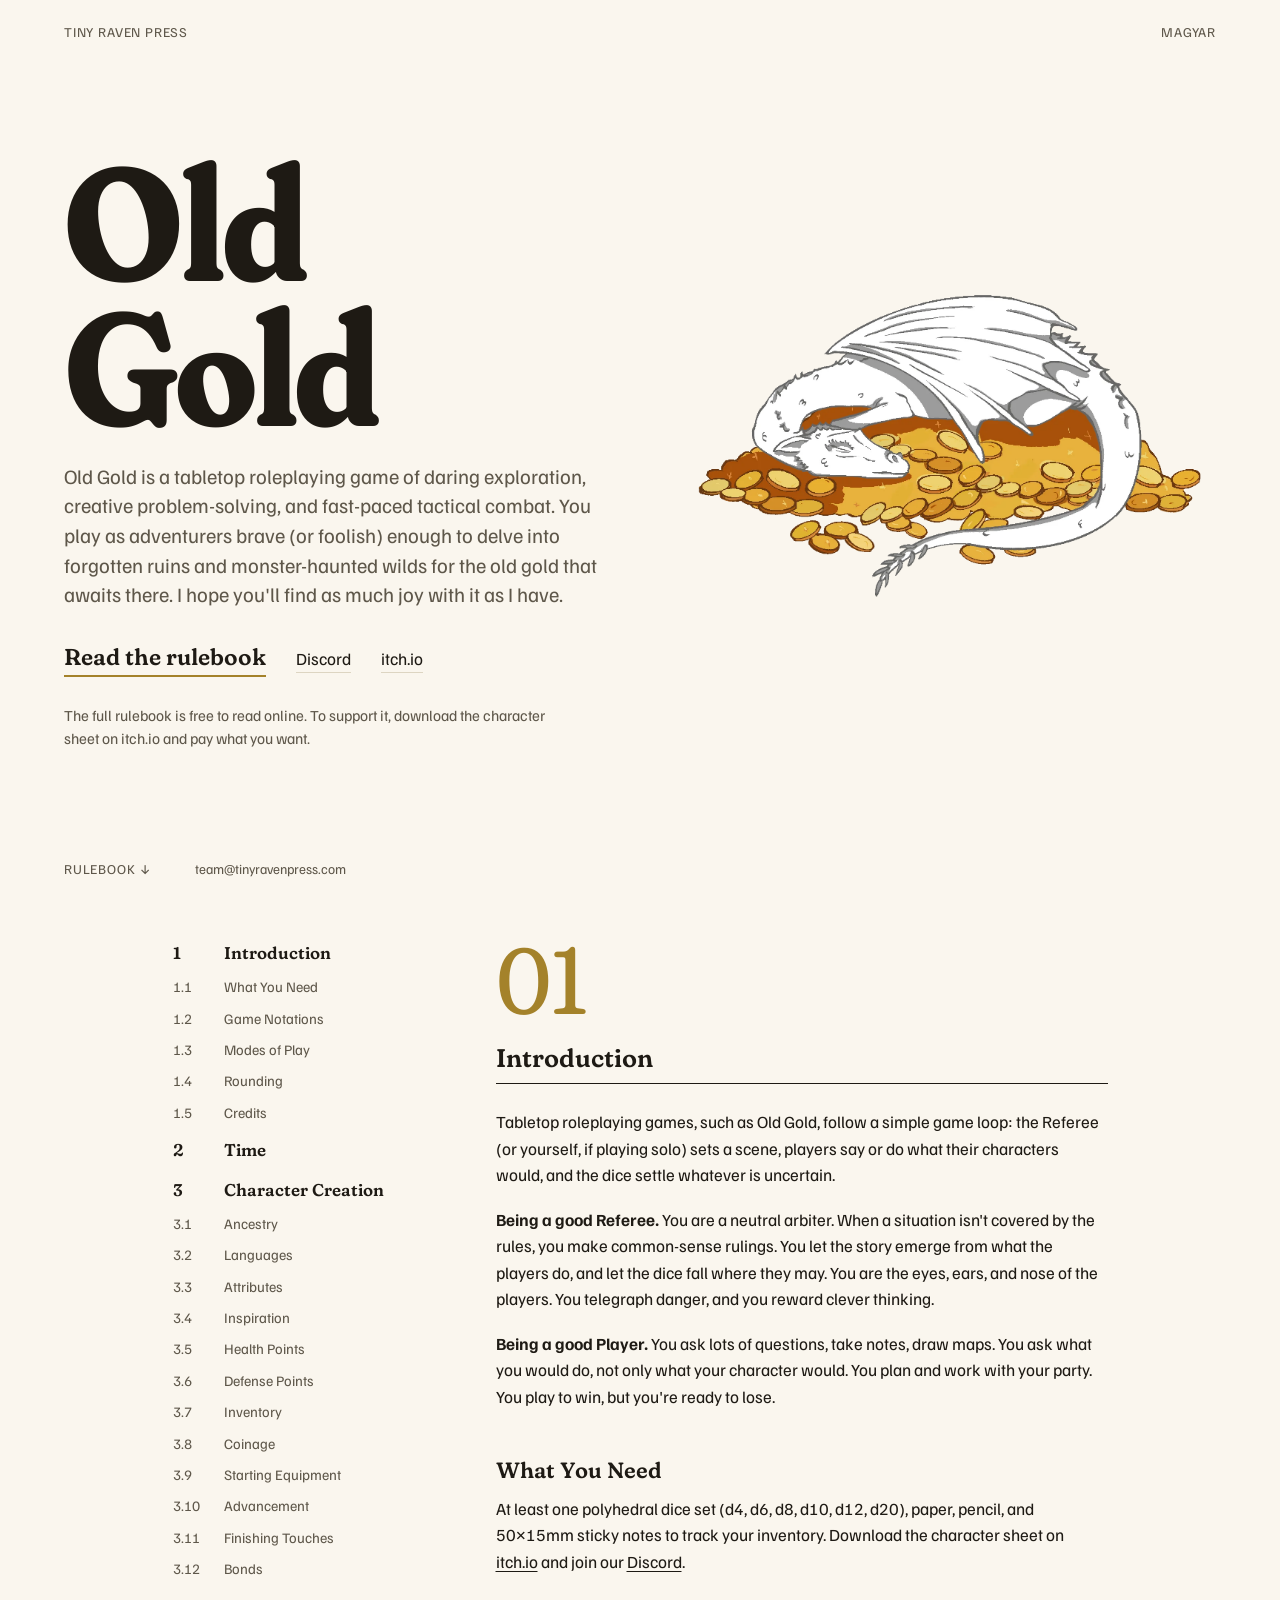
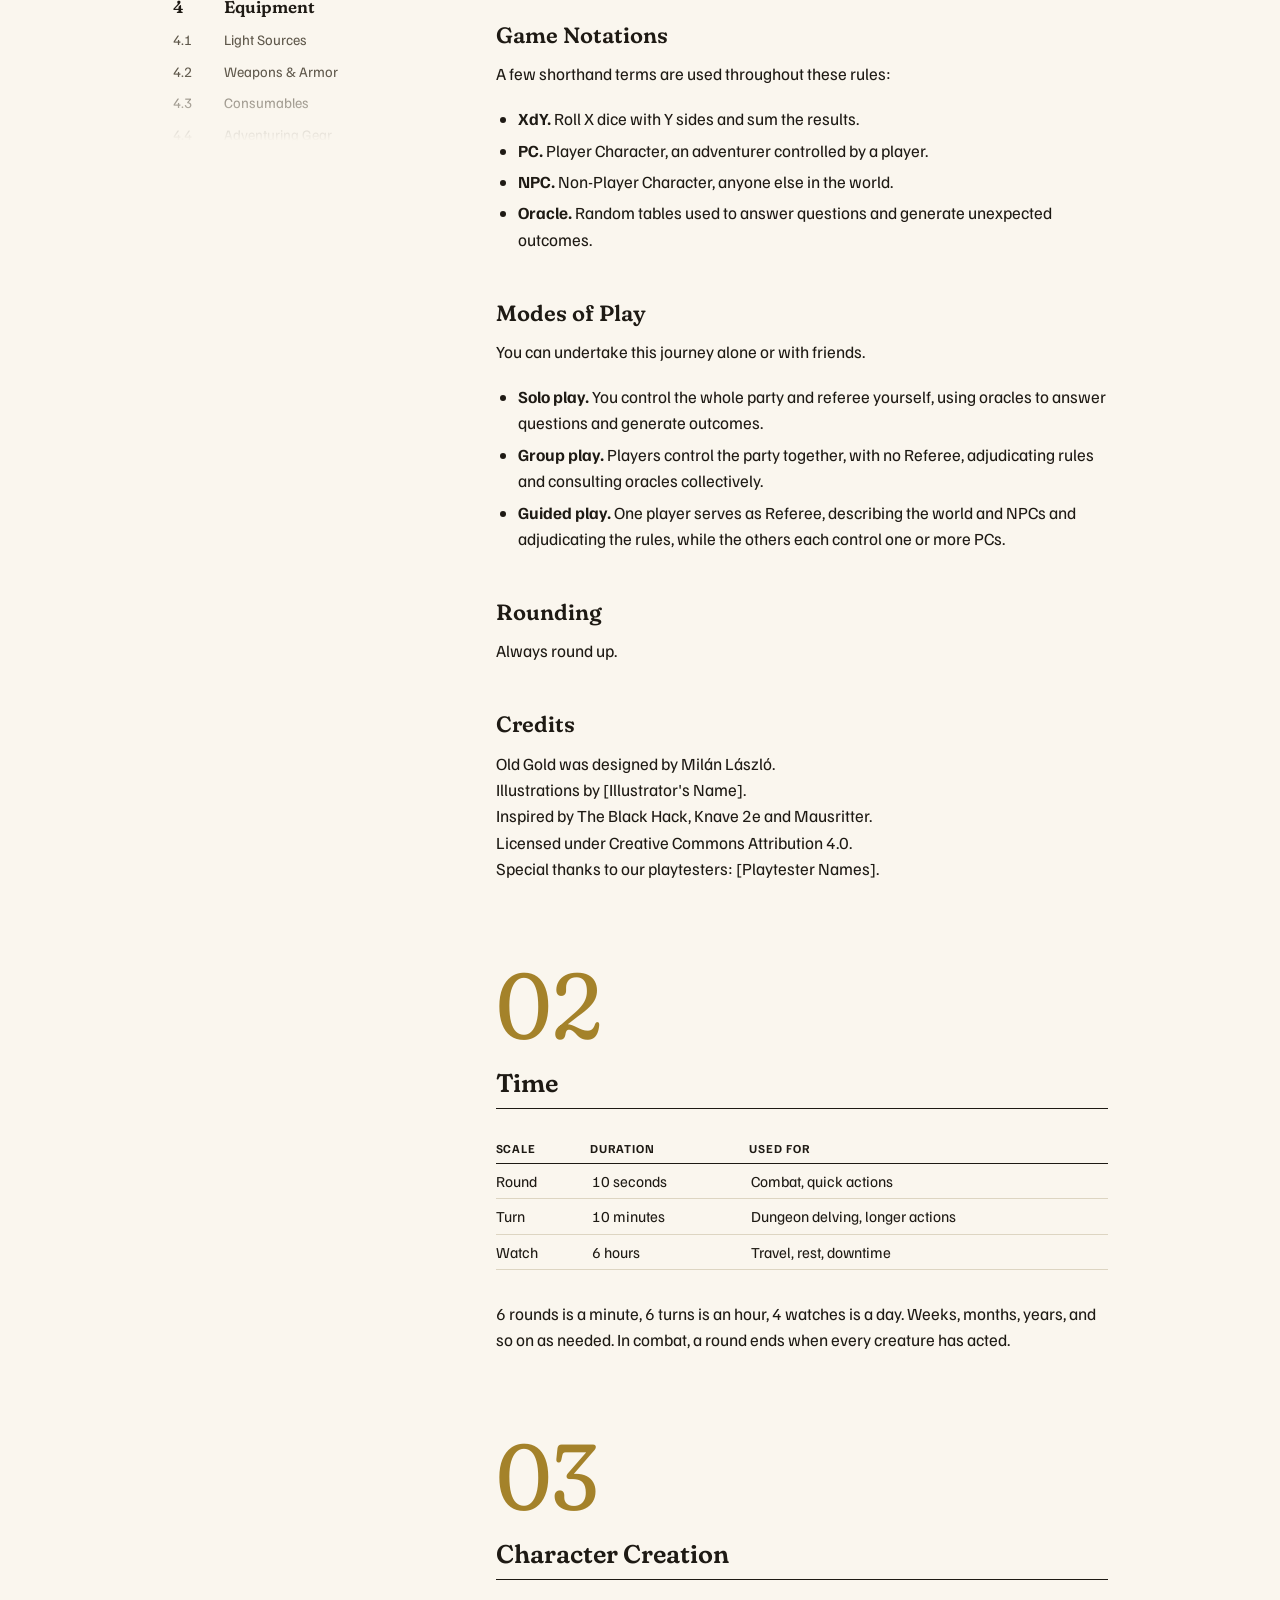
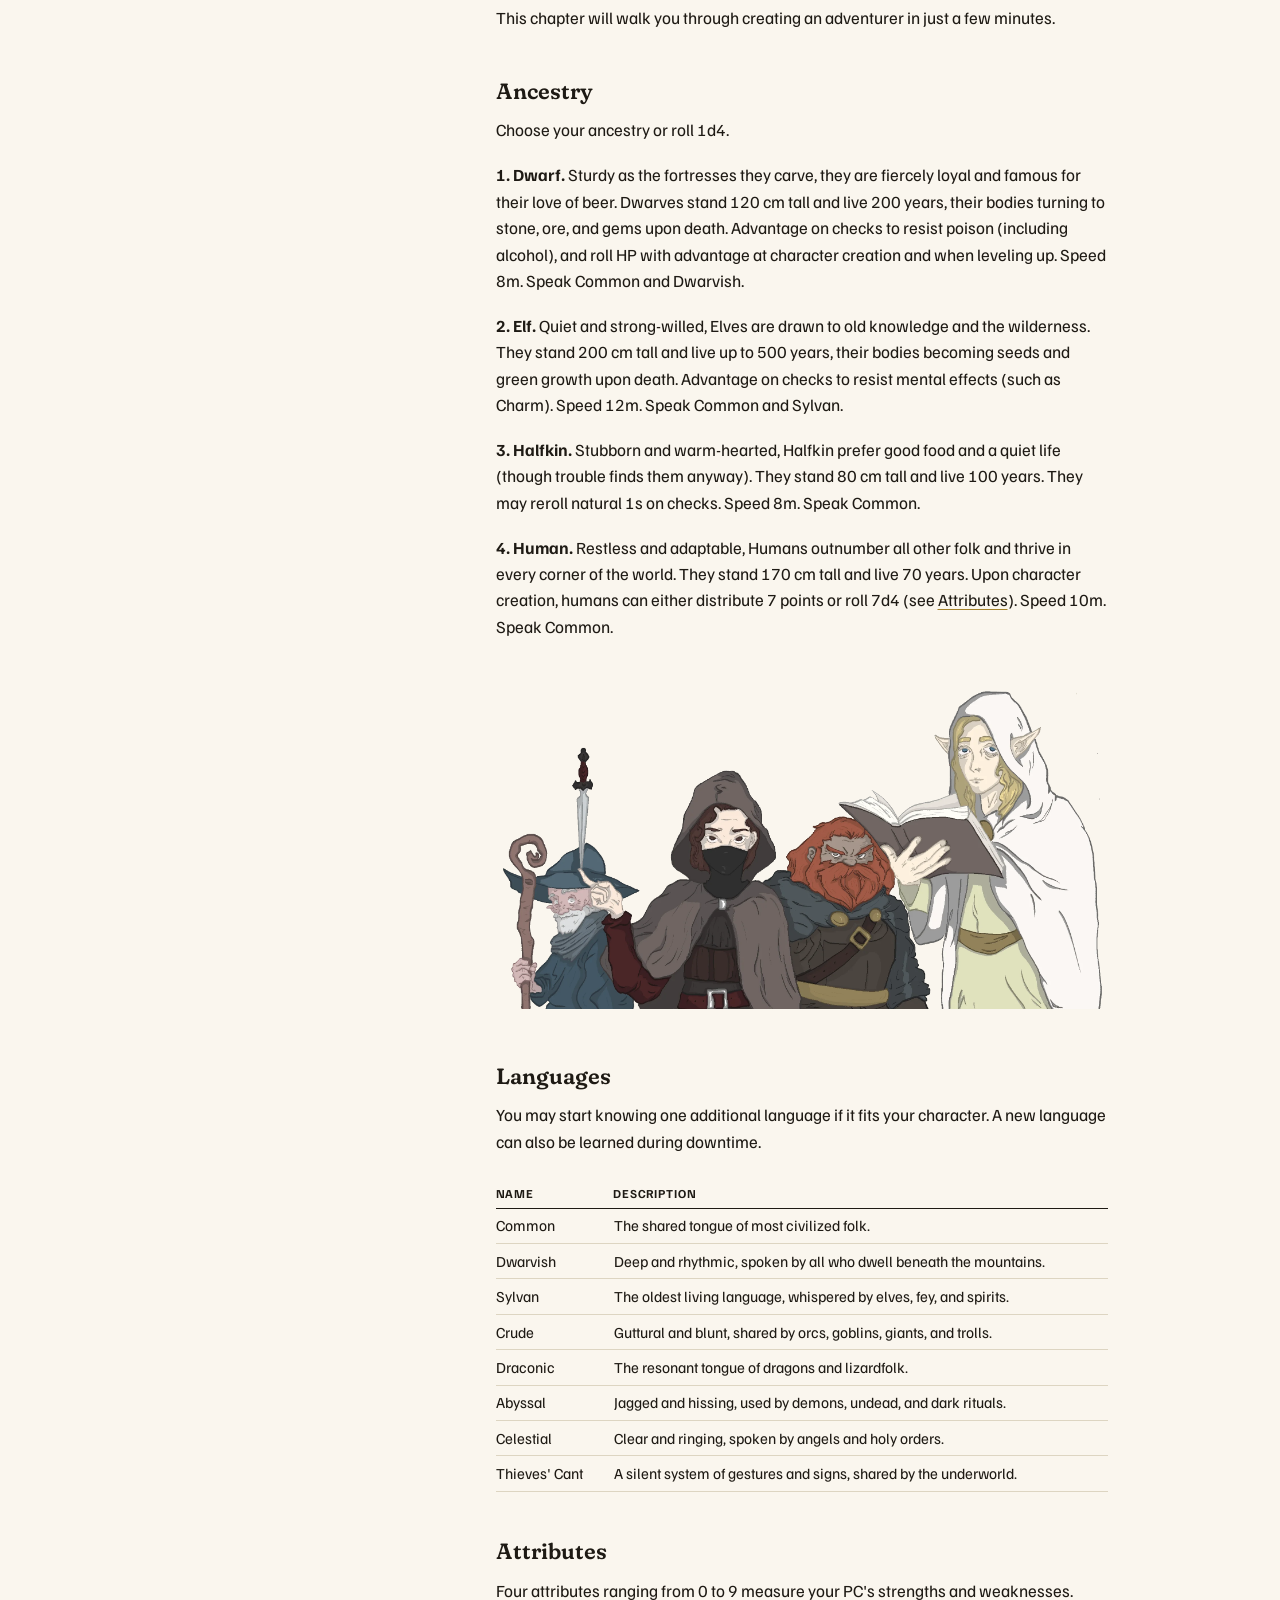
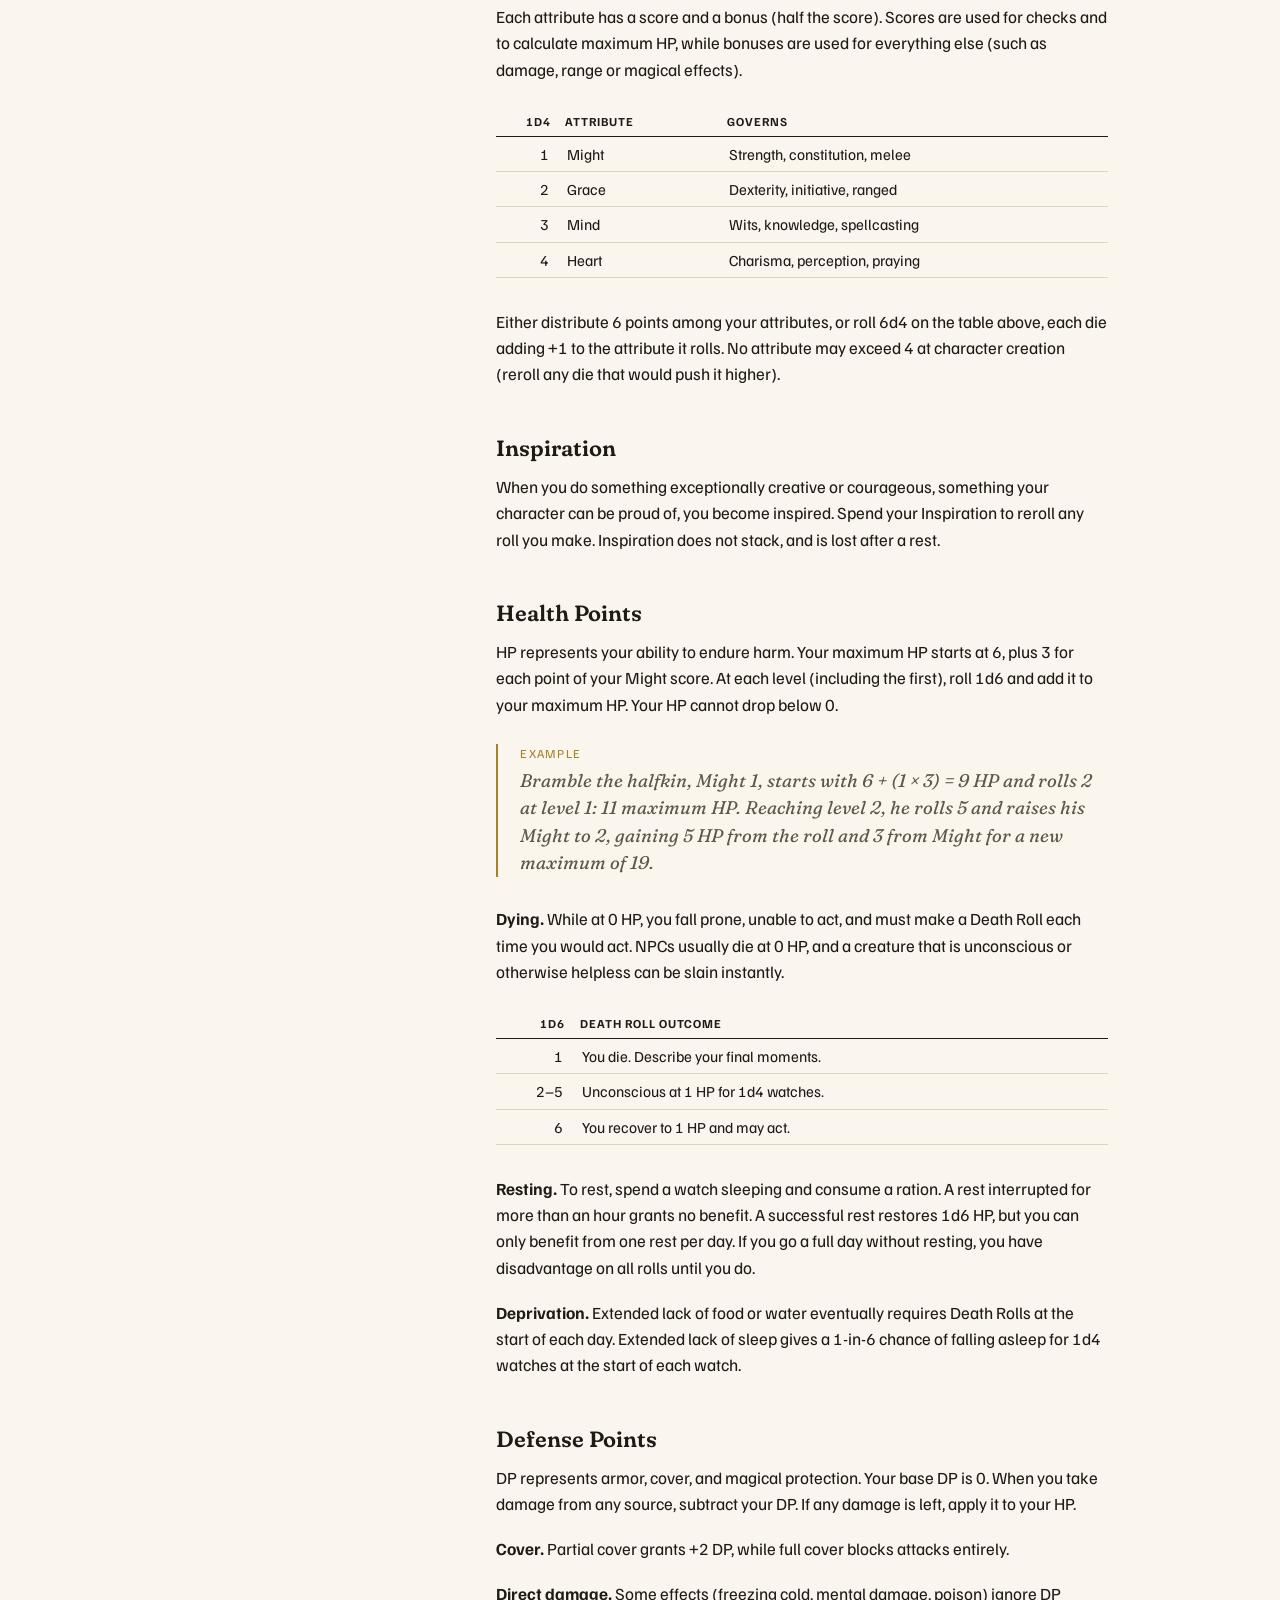
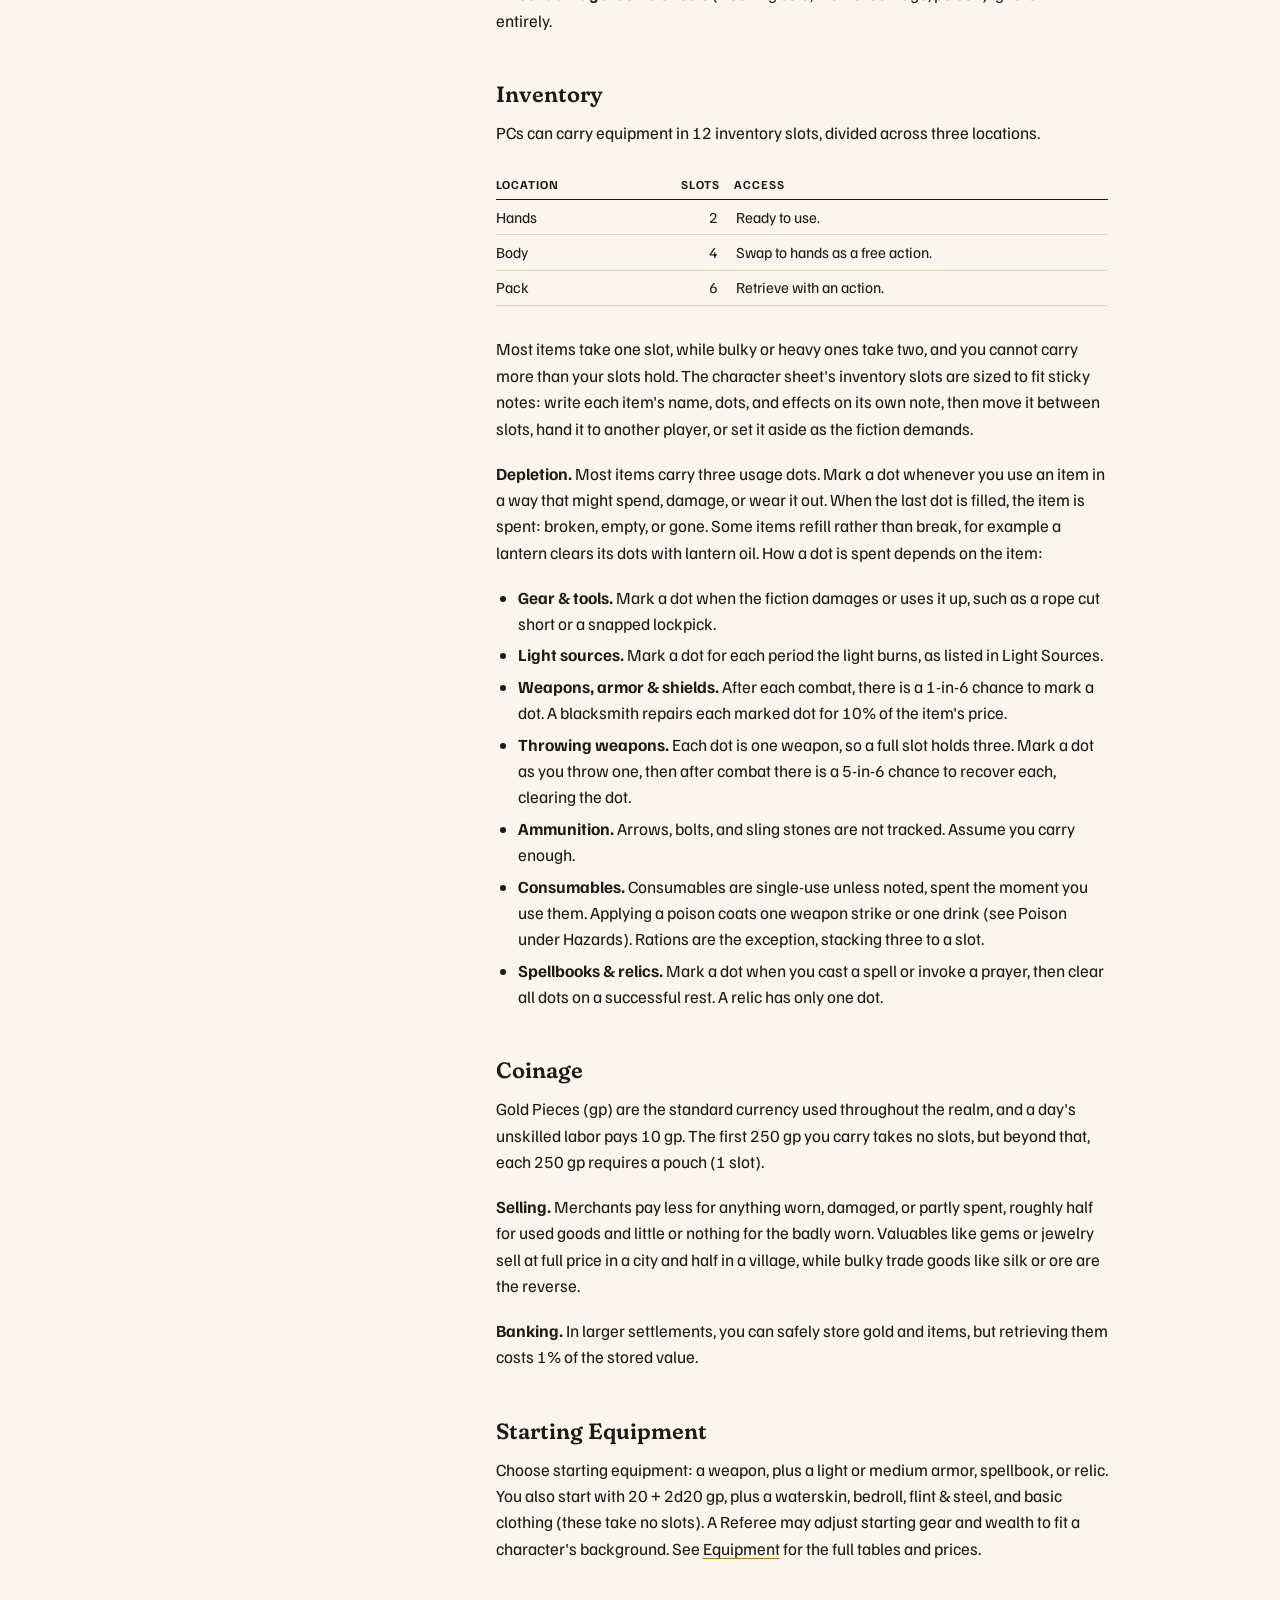
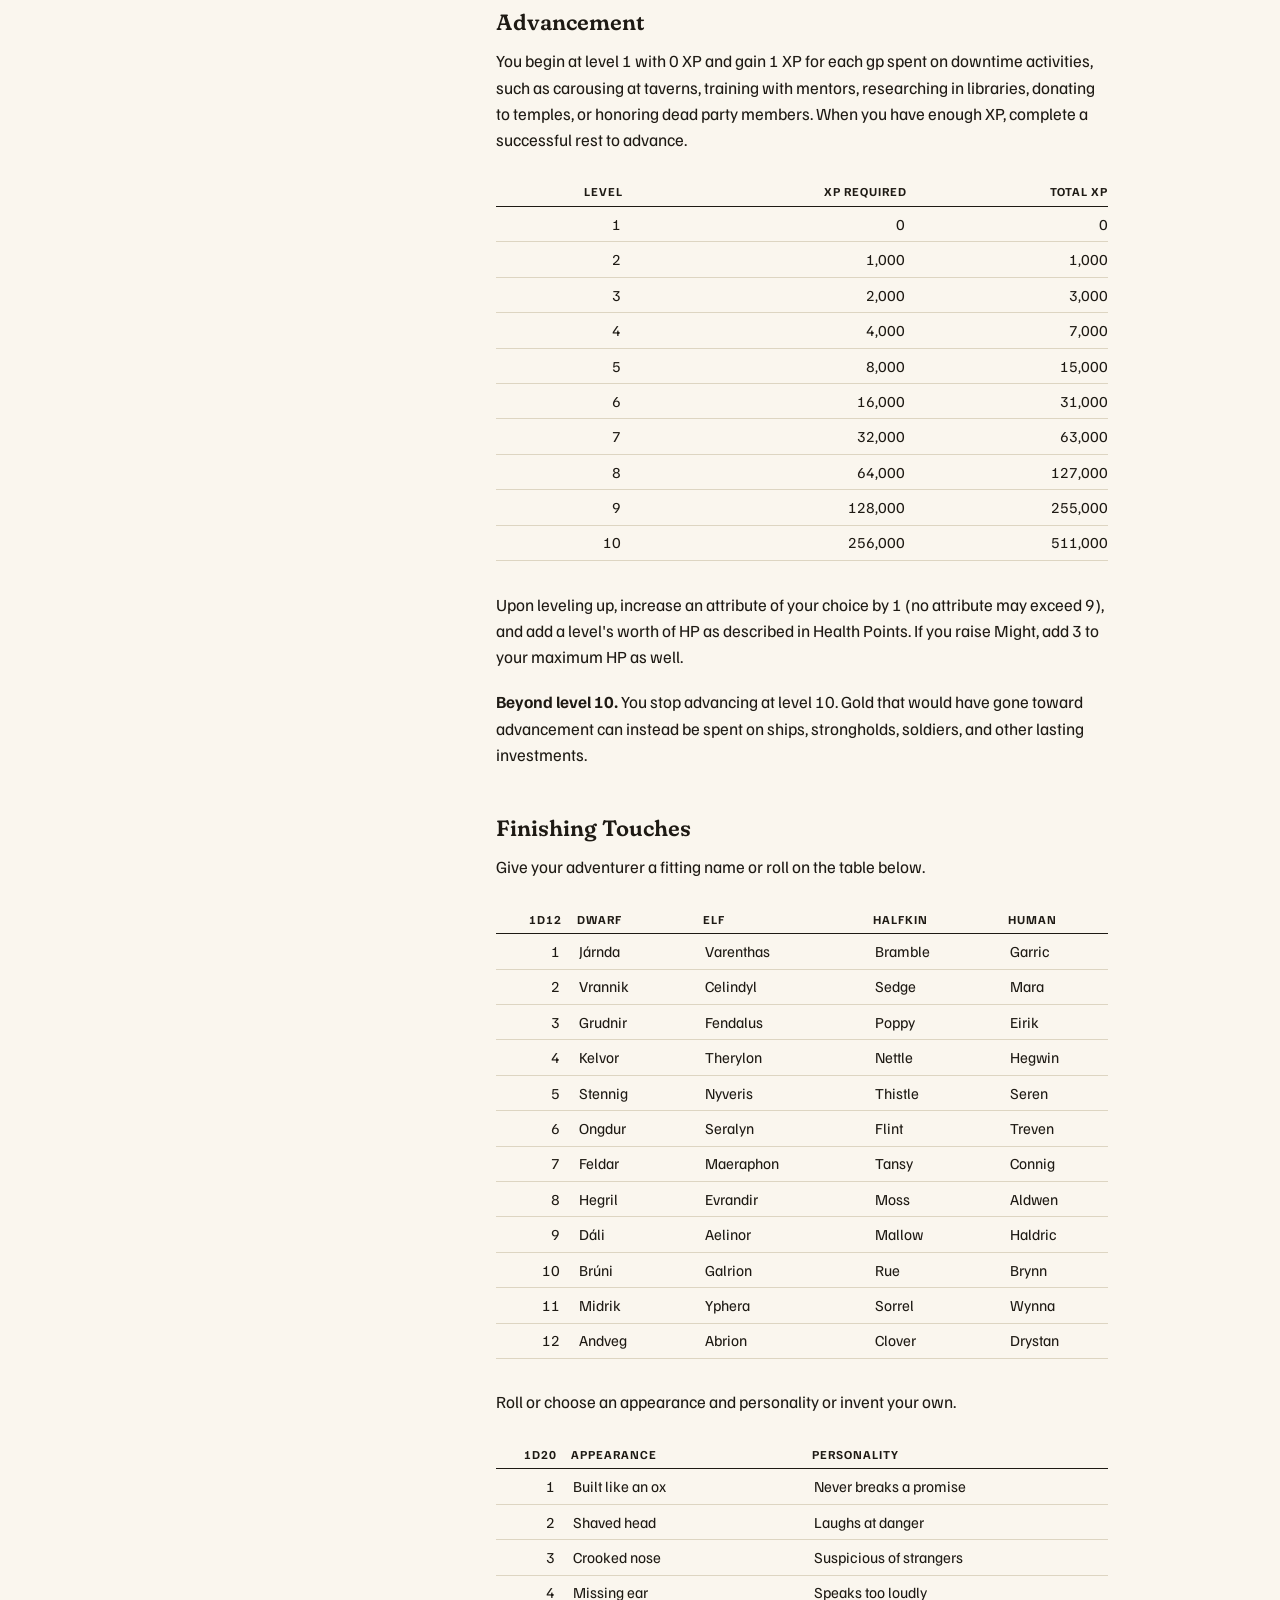
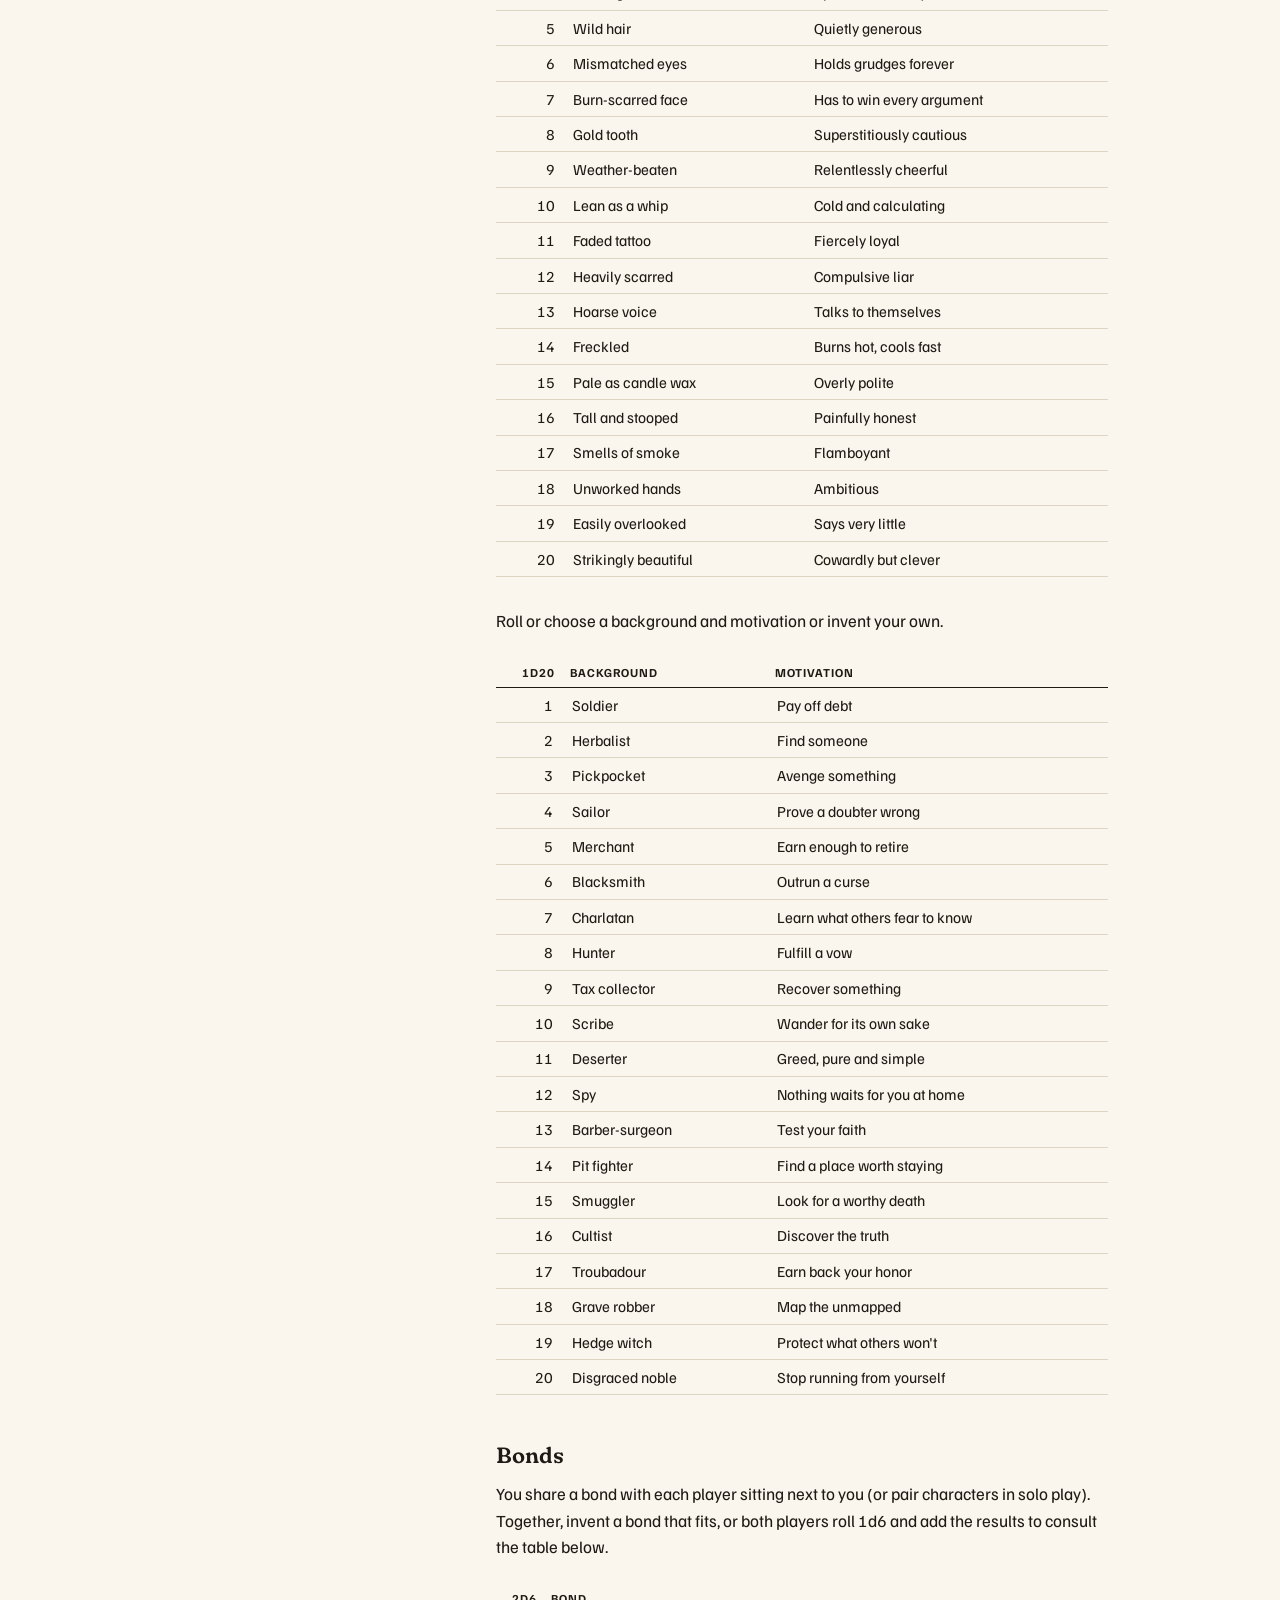
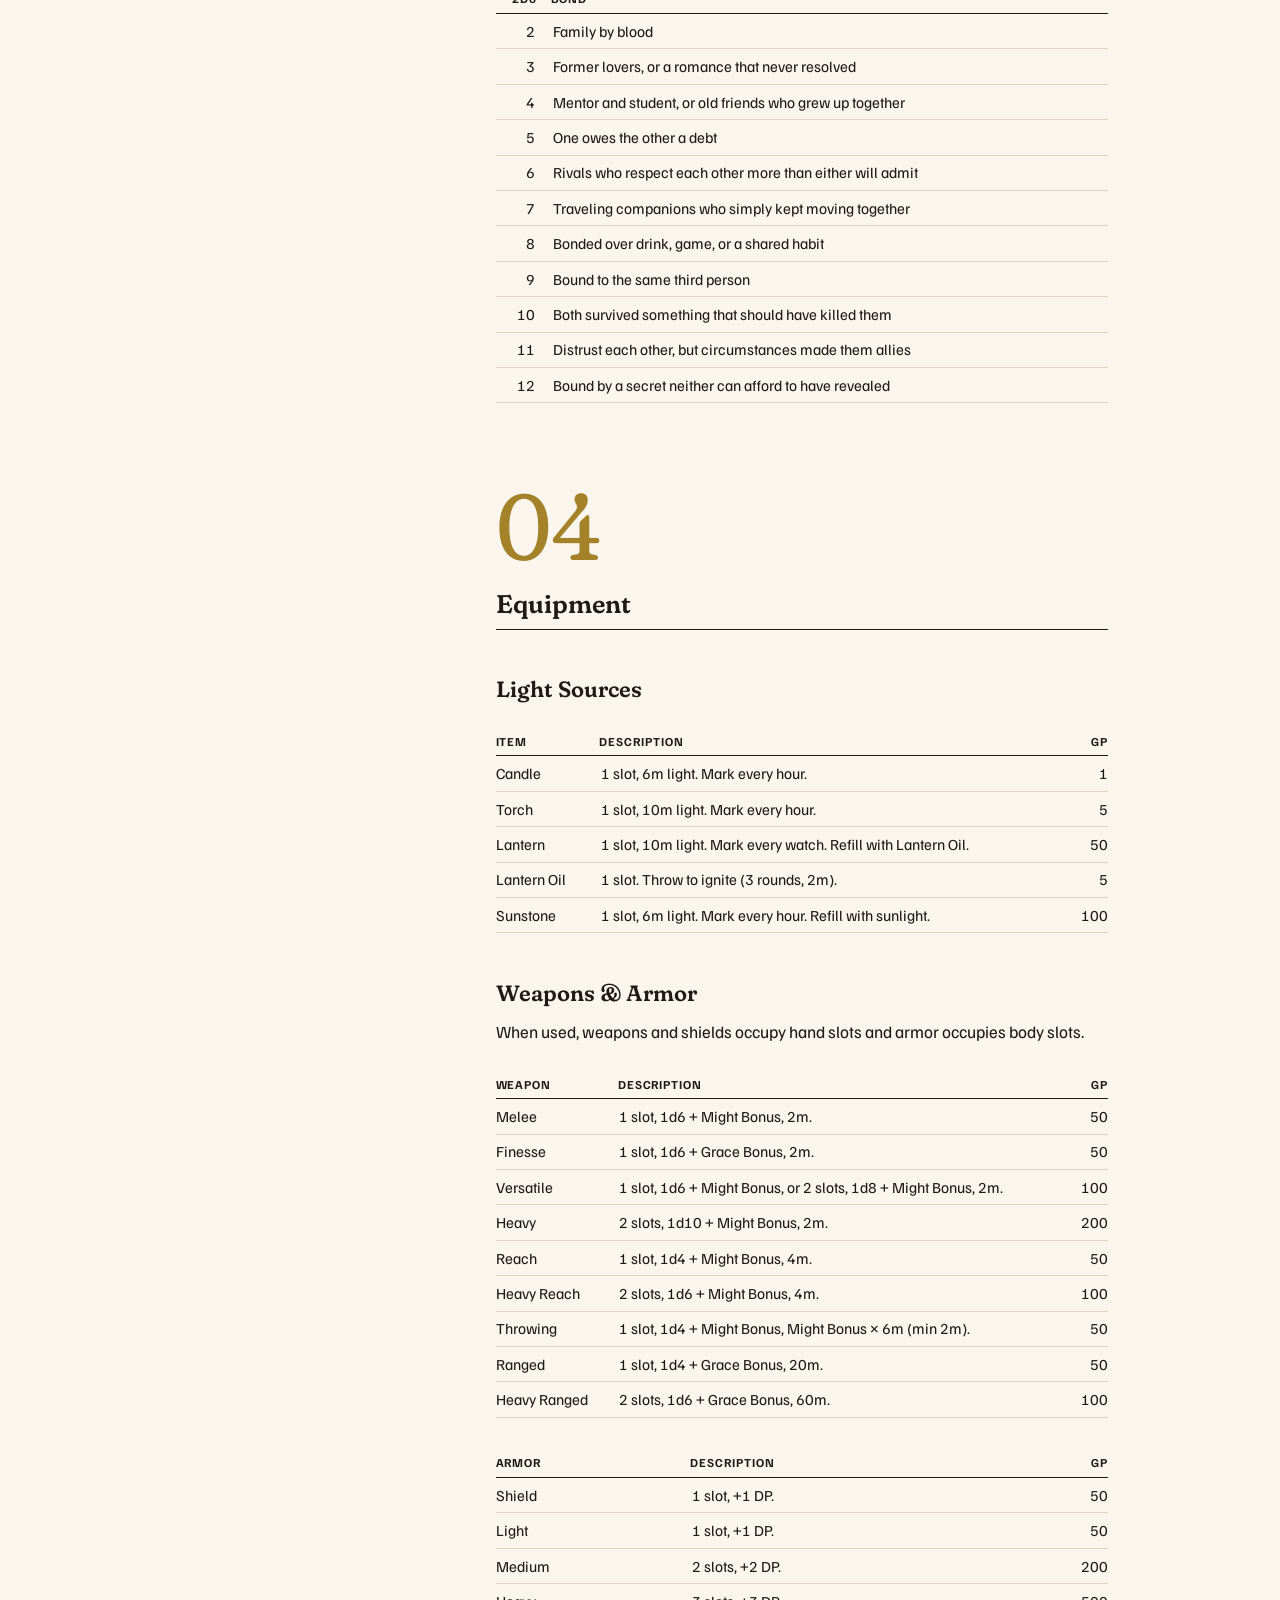
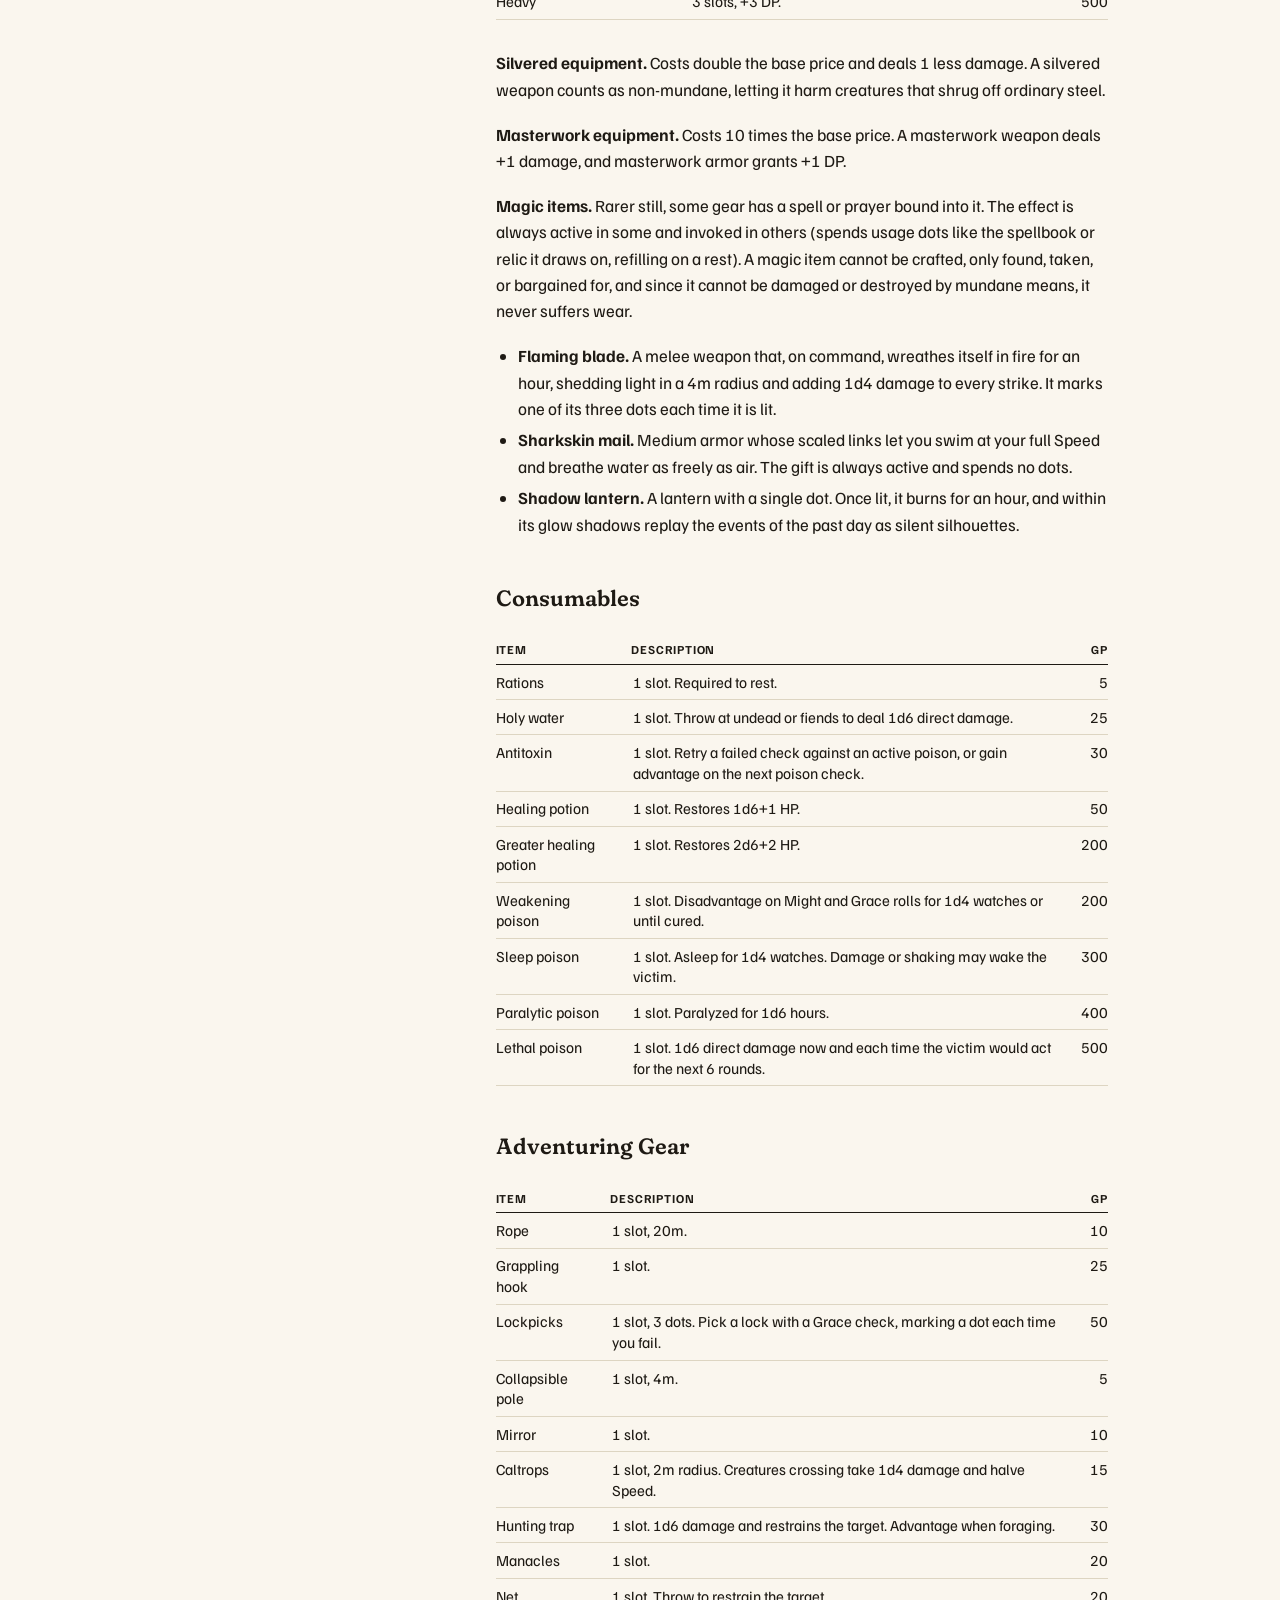
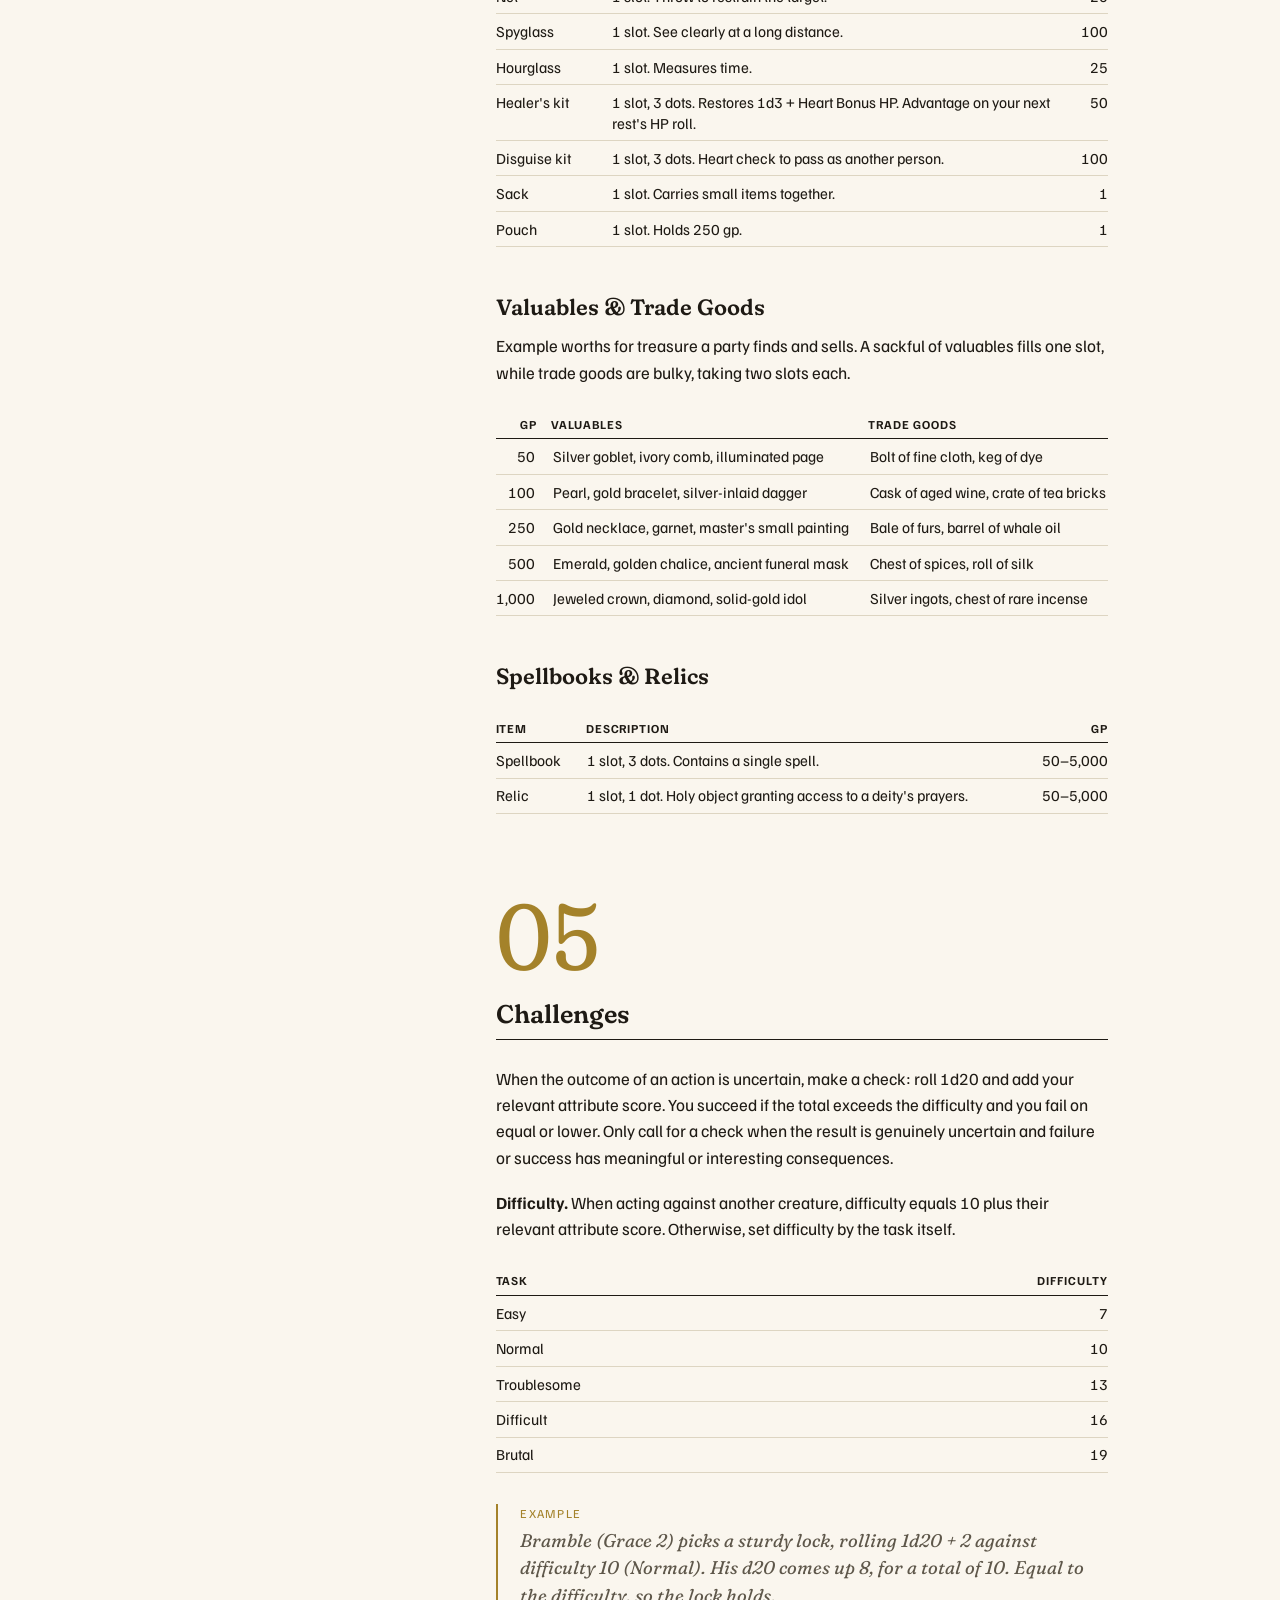
==== commit 4396a6e5: "cover art interaction, update external links to open in new tabs" ====
--- a/index.html
+++ b/index.html
@@ -42,8 +42,8 @@
       <p class="deck">Old Gold is a tabletop roleplaying game of daring exploration, creative problem-solving, and fast-paced tactical combat. You play as adventurers brave (or foolish) enough to delve into forgotten ruins and monster-haunted wilds for the old gold that awaits there. I hope you&#39;ll find as much joy with it as I have.</p>
       <p class="actions">
         <a class="primary" href="#rules">Read the rulebook</a>
-        <a href="https://discord.gg/WssHvFgUZ" rel="noopener">Discord</a>
-        <a href="https://tinyravenpress.itch.io/old-gold/" rel="noopener">itch.io</a>
+        <a href="https://discord.gg/WssHvFgUZ" target="_blank" rel="noopener">Discord</a>
+        <a href="https://tinyravenpress.itch.io/old-gold/" target="_blank" rel="noopener">itch.io</a>
       </p>
       <p class="note">The full rulebook is free to read online. To support it, download the character sheet on itch.io and pay what you want.</p>
     </div>
@@ -69,7 +69,7 @@
 <p class="rule"><strong>Being a good Referee.</strong> You are a neutral arbiter. When a situation isn&#39;t covered by the rules, you make common-sense rulings. You let the story emerge from what the players do, and let the dice fall where they may. You are the eyes, ears, and nose of the players. You telegraph danger, and you reward clever thinking.</p>
 <p class="rule"><strong>Being a good Player.</strong> You ask lots of questions, take notes, draw maps. You ask what you would do, not only what your character would. You plan and work with your party. You play to win, but you&#39;re ready to lose.</p>
 <h3 id="what-you-need"><span class="num">1.1</span><span class="t">What You Need</span></h3>
-<p>At least one polyhedral dice set (d4, d6, d8, d10, d12, d20), paper, pencil, and 50×15mm sticky notes to track your inventory. Download the character sheet on <a href="https://tinyravenpress.itch.io/old-gold/">itch.io</a> and join our <a href="https://discord.gg/WssHvFgUZ">Discord</a>.</p>
+<p>At least one polyhedral dice set (d4, d6, d8, d10, d12, d20), paper, pencil, and 50×15mm sticky notes to track your inventory. Download the character sheet on <a href="https://tinyravenpress.itch.io/old-gold/" target="_blank" rel="noopener">itch.io</a> and join our <a href="https://discord.gg/WssHvFgUZ" target="_blank" rel="noopener">Discord</a>.</p>
 <h3 id="game-notations"><span class="num">1.2</span><span class="t">Game Notations</span></h3>
 <p>A few shorthand terms are used throughout these rules:</p>
 <ul>
@@ -2238,11 +2238,11 @@
   </main>
 
   <footer class="colophon">
-    <p><span>Tiny Raven Press</span><span>Text licensed under CC BY 4.0</span></p>
     <p>
+      <span>Text licensed under CC BY 4.0</span>
       <a href="mailto:team@tinyravenpress.com">team@tinyravenpress.com</a>
-      <a href="https://discord.gg/WssHvFgUZ" rel="noopener">Discord</a>
-      <a href="https://tinyravenpress.itch.io/old-gold/" rel="noopener">itch.io</a>
+      <a href="https://discord.gg/WssHvFgUZ" target="_blank" rel="noopener">Discord</a>
+      <a href="https://tinyravenpress.itch.io/old-gold/" target="_blank" rel="noopener">itch.io</a>
     </p>
   </footer>
 </div>
--- a/assets/css/styles.css
+++ b/assets/css/styles.css
@@ -64,7 +64,17 @@
   border-bottom: 2px solid var(--gold);
 }
 .cover .note { font-size: .9rem; color: var(--ink-2); max-width: 32em; margin: 1.5rem 0 0; }
-.cover-art { margin: 0; display: flex; align-items: center; justify-content: center; }
+.cover-art { margin: 0; display: flex; align-items: center; justify-content: center; perspective: 1200px; }
+/* the tilt goes on the wrapper, not the image: perspective only reaches a
+   direct child, and a flat rotation would lose the depth */
+.cover-art picture {
+  display: block;
+  transform:
+    rotateY(calc(var(--px, 0) * 3deg))
+    rotateX(calc(var(--py, 0) * -3deg))
+    translate3d(calc(var(--px, 0) * 7px), calc(var(--py, 0) * 7px), 0);
+  transition: transform .5s cubic-bezier(.22, .61, .36, 1);
+}
 .cover-art img {
   display: block;
   width: auto;
@@ -72,6 +82,9 @@
   max-height: 42svh;
   object-fit: contain;
 }
+@media (prefers-reduced-motion: reduce) {
+  .cover-art picture { transform: none; transition: none; }
+}
 /* A grid row sized by its own content cannot shrink the art inside it, so the
    cap comes from the viewport. Without this the cover outgrows the screen and
    pushes its bottom row past the fold. */
@@ -96,8 +109,10 @@
   font-weight: 600; font-size: 1rem;
 }
 .index .toc a:hover, dialog .toc a:hover { color: var(--ink); }
-.index .toc a.current { color: var(--ink); }
-.index .toc a.current .n { color: var(--gold); font-weight: 700; }
+/* the chapter rule above is more specific, so the current entry needs to match it */
+.index .toc a.current,
+.index .toc li.ch > a.current,
+.index .toc a.current .n { color: var(--gold); }
 
 /* ===========================================================
    RULES
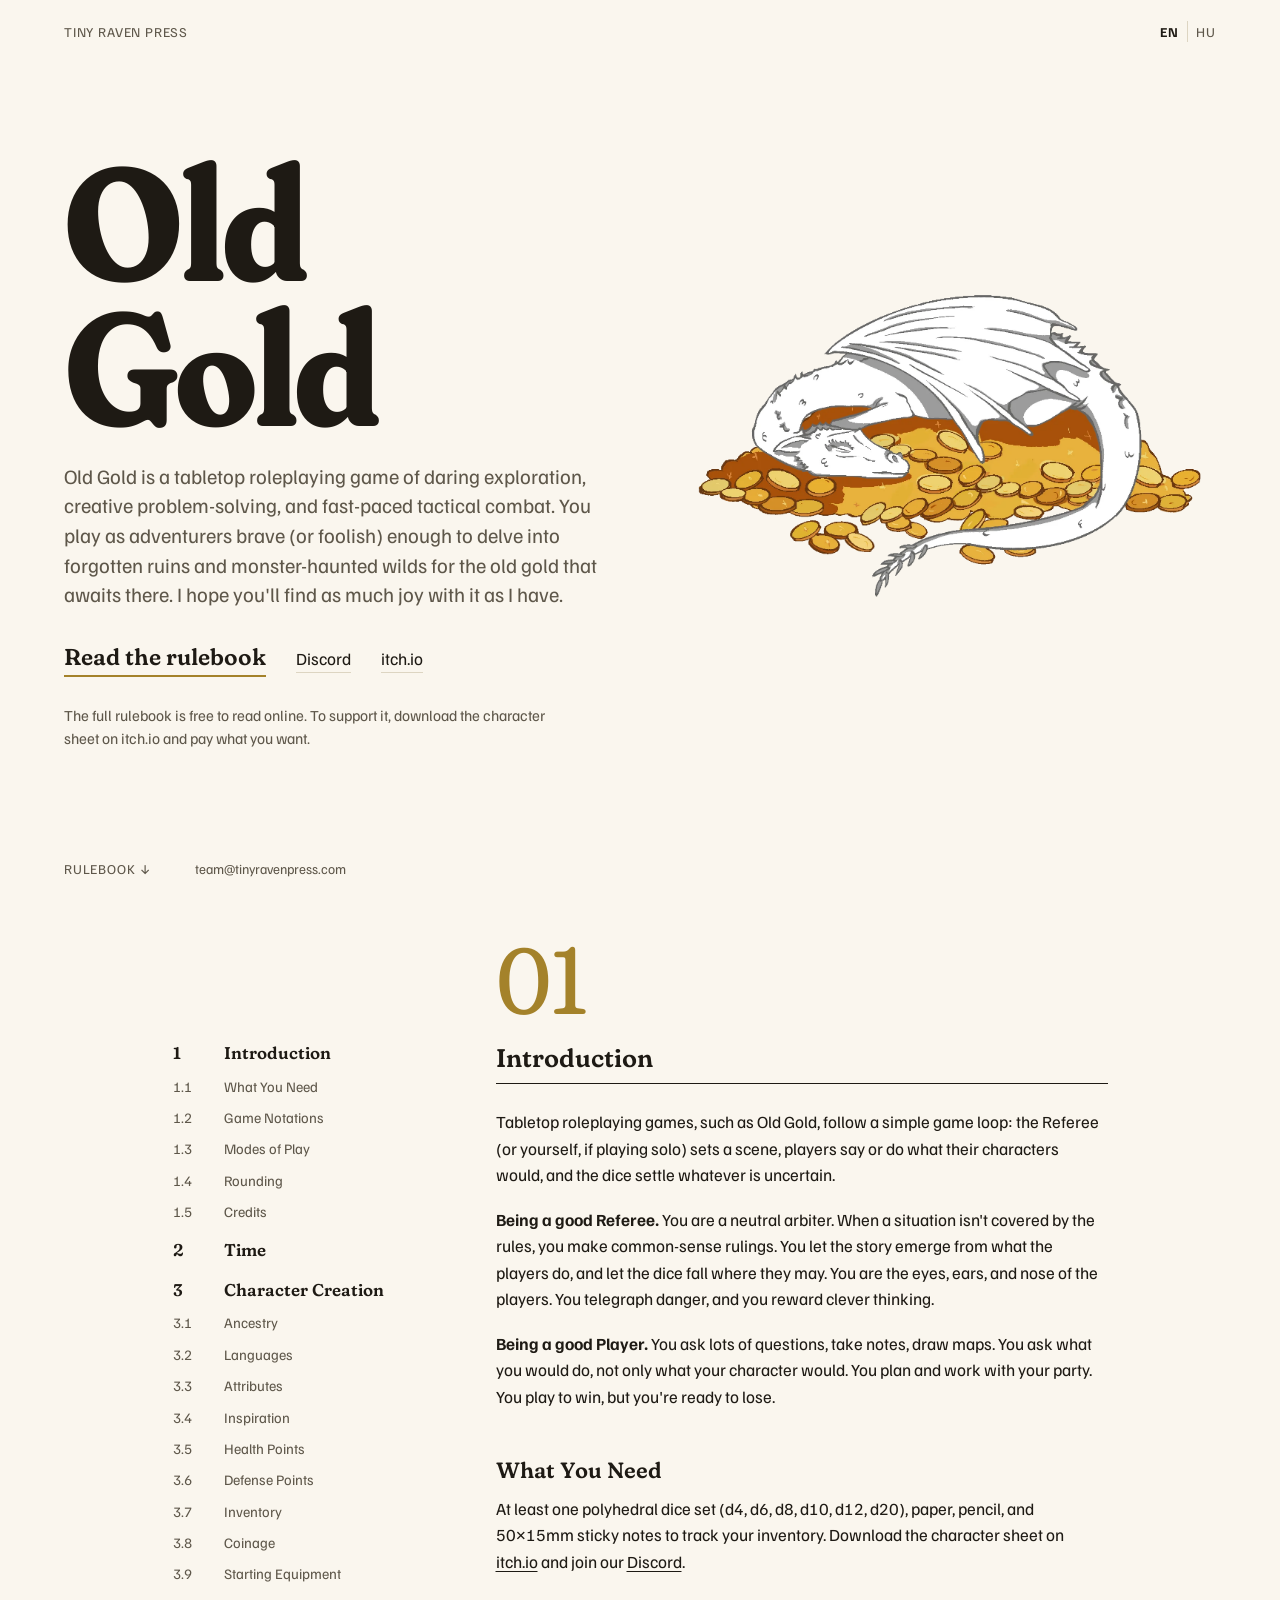
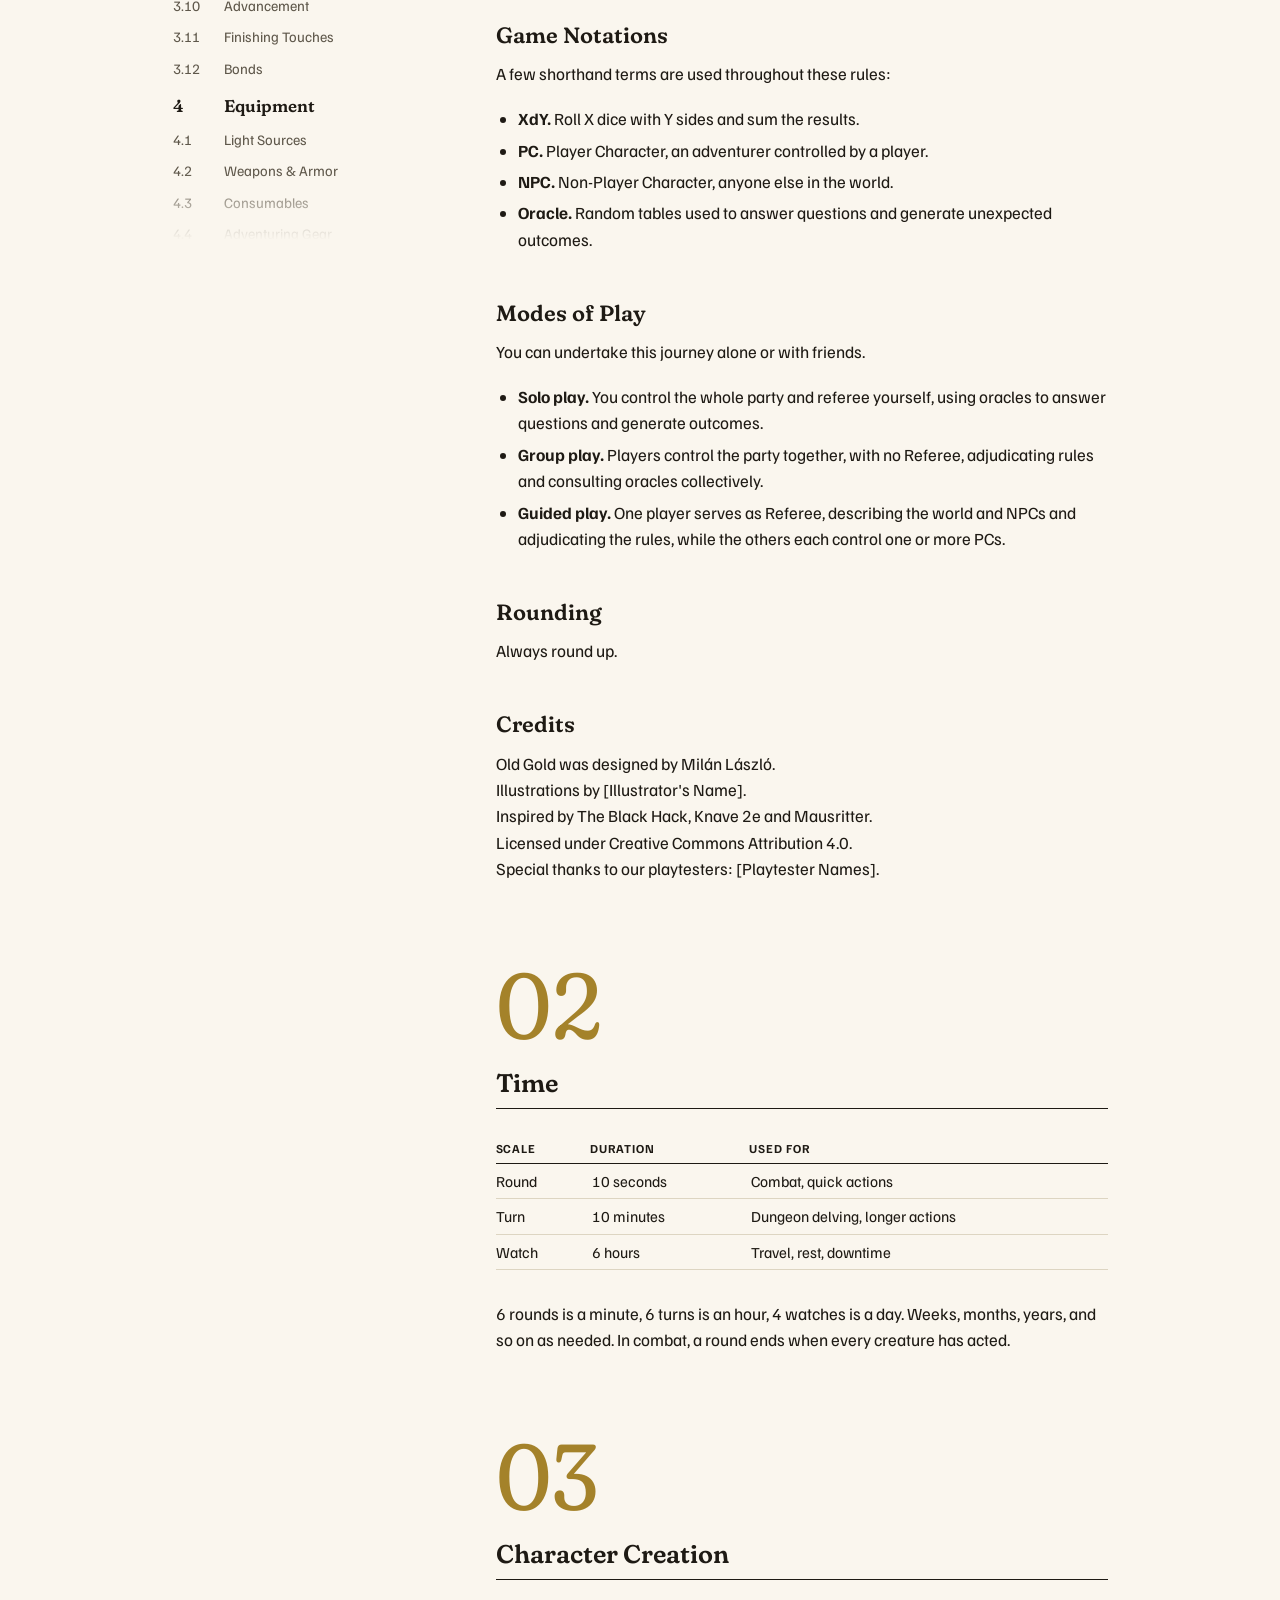
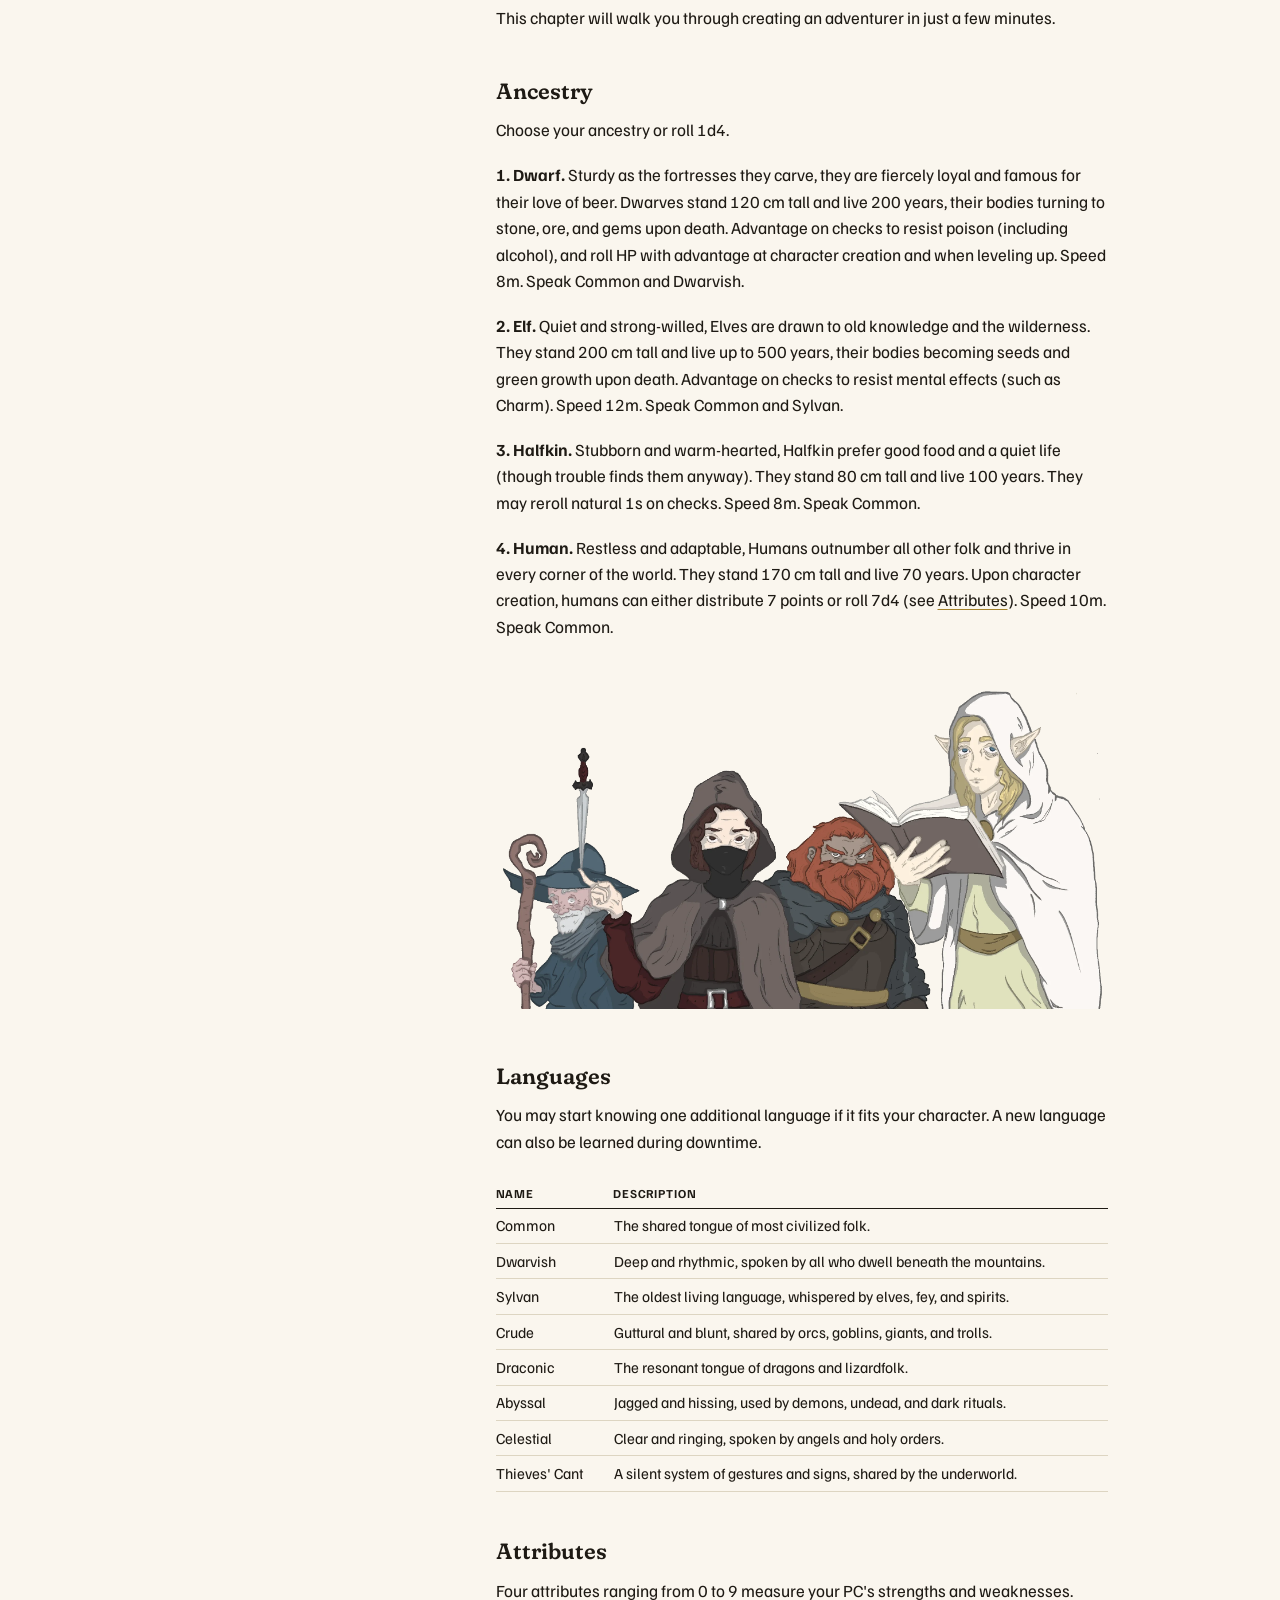
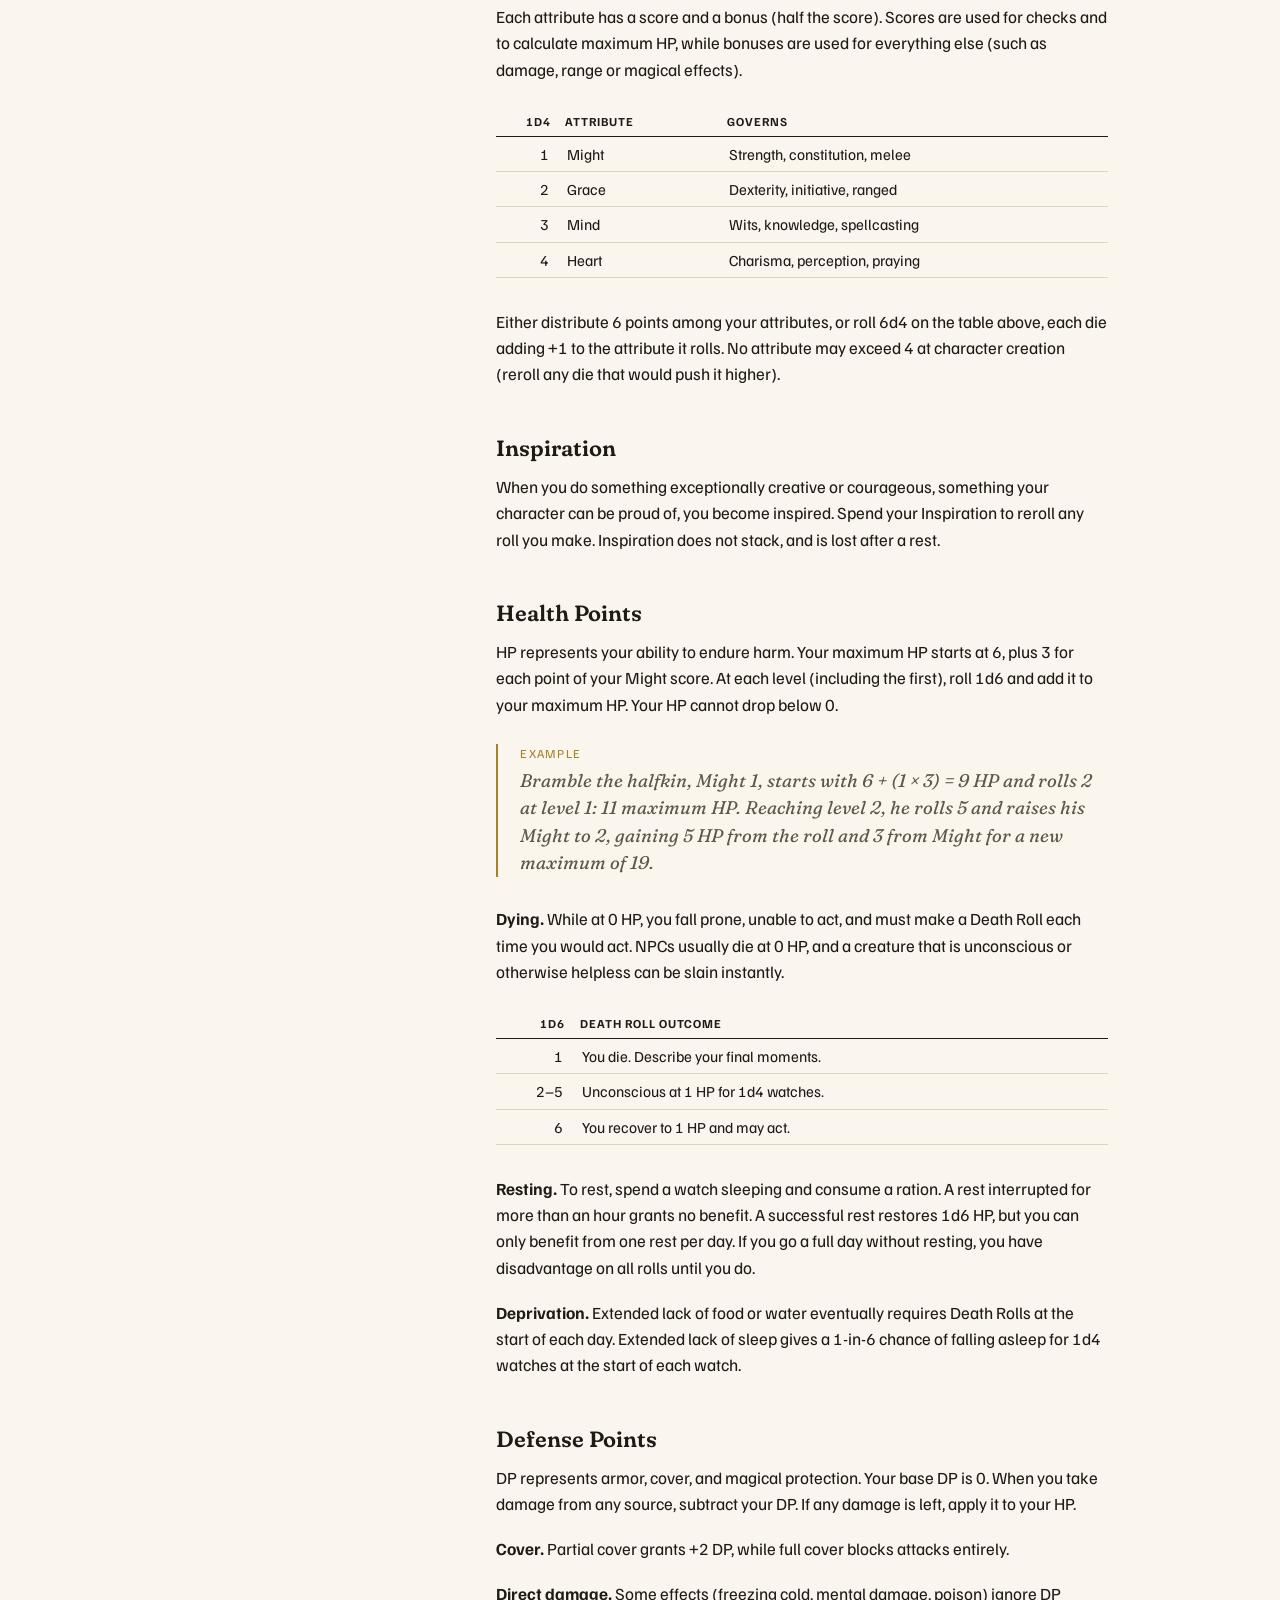
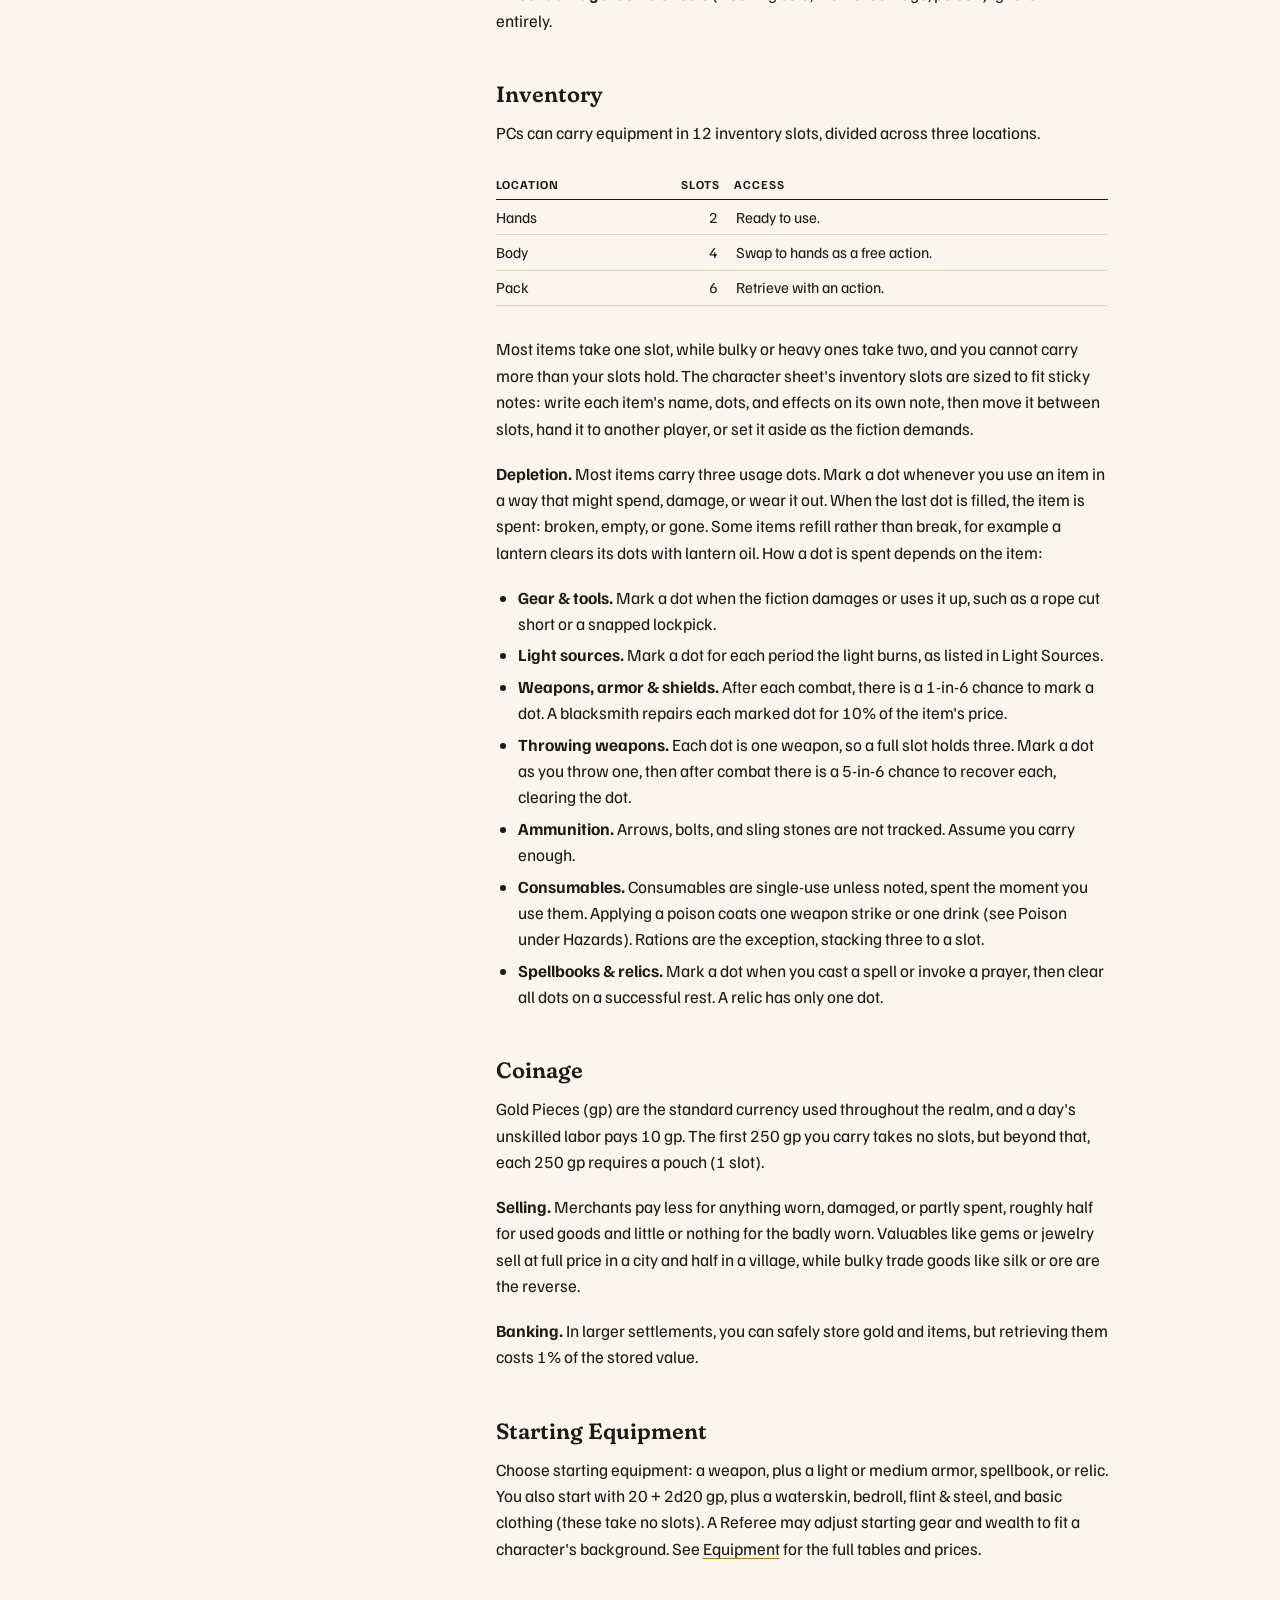
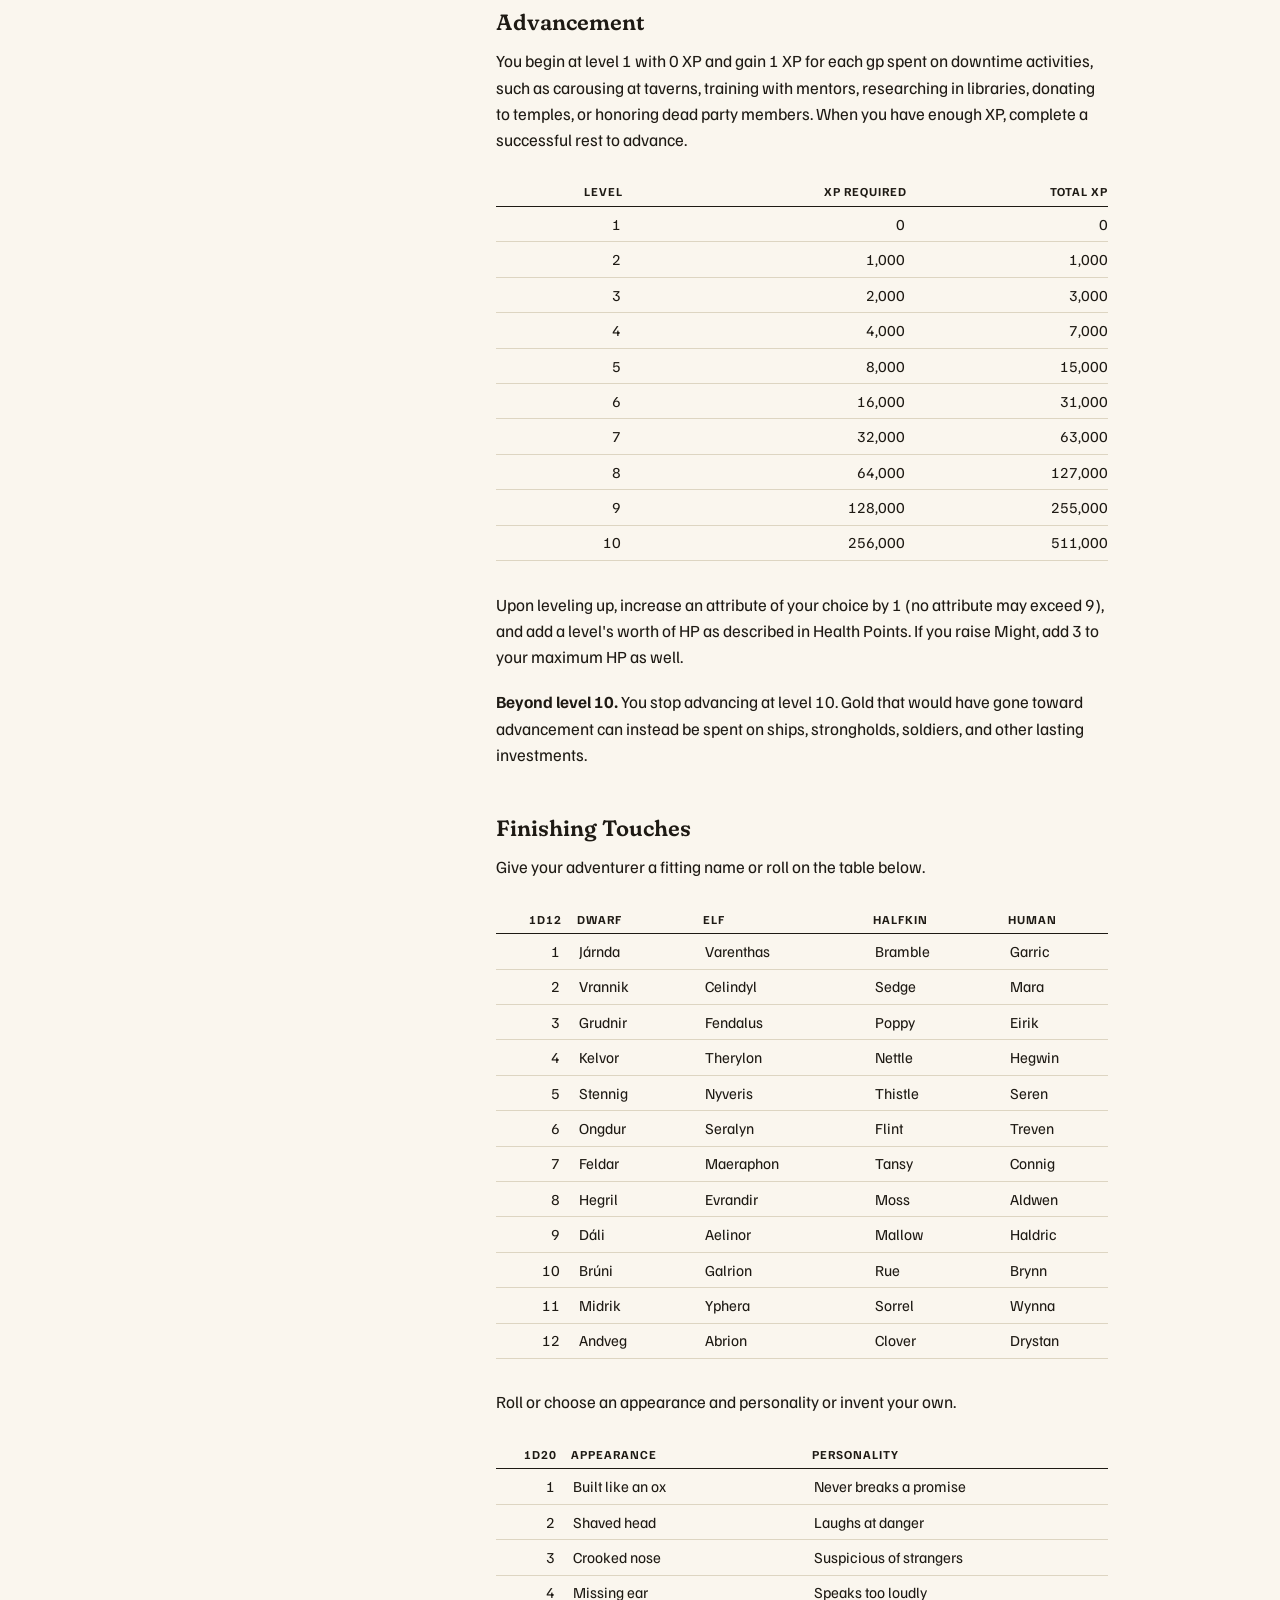
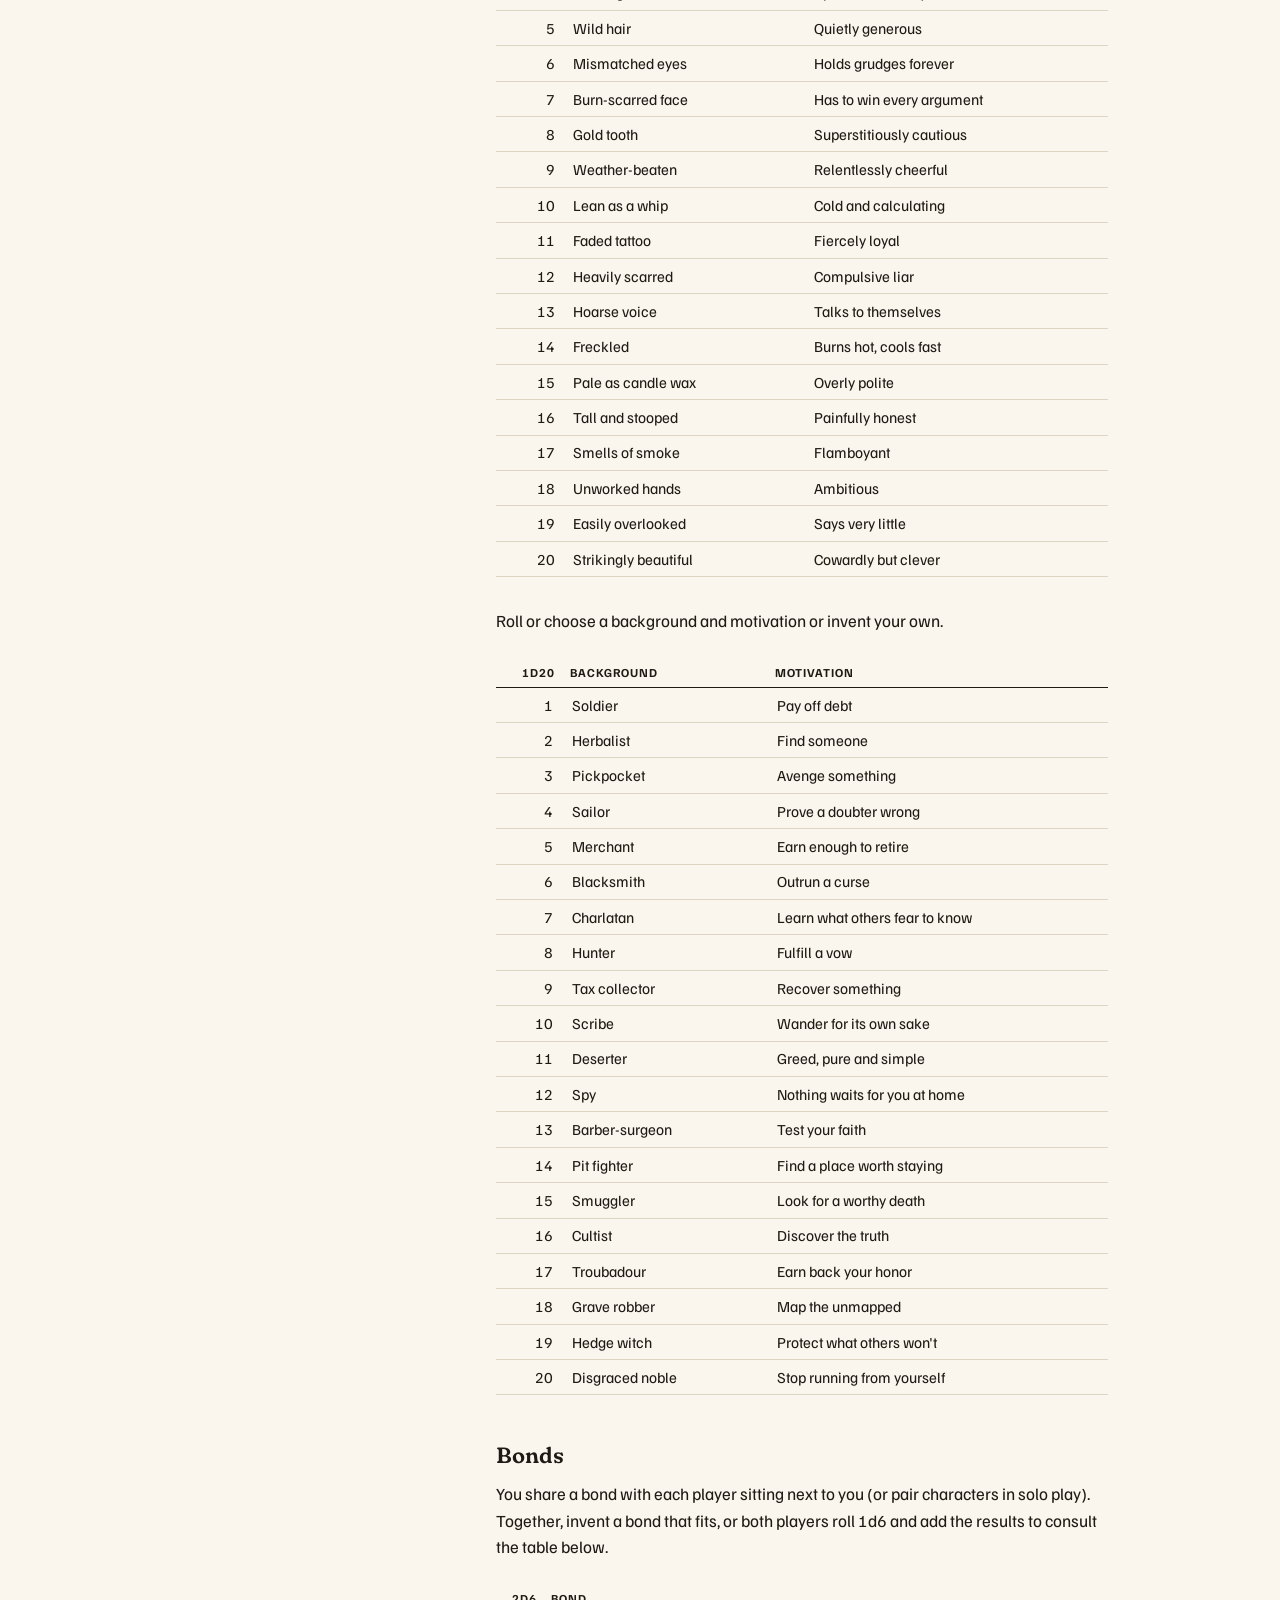
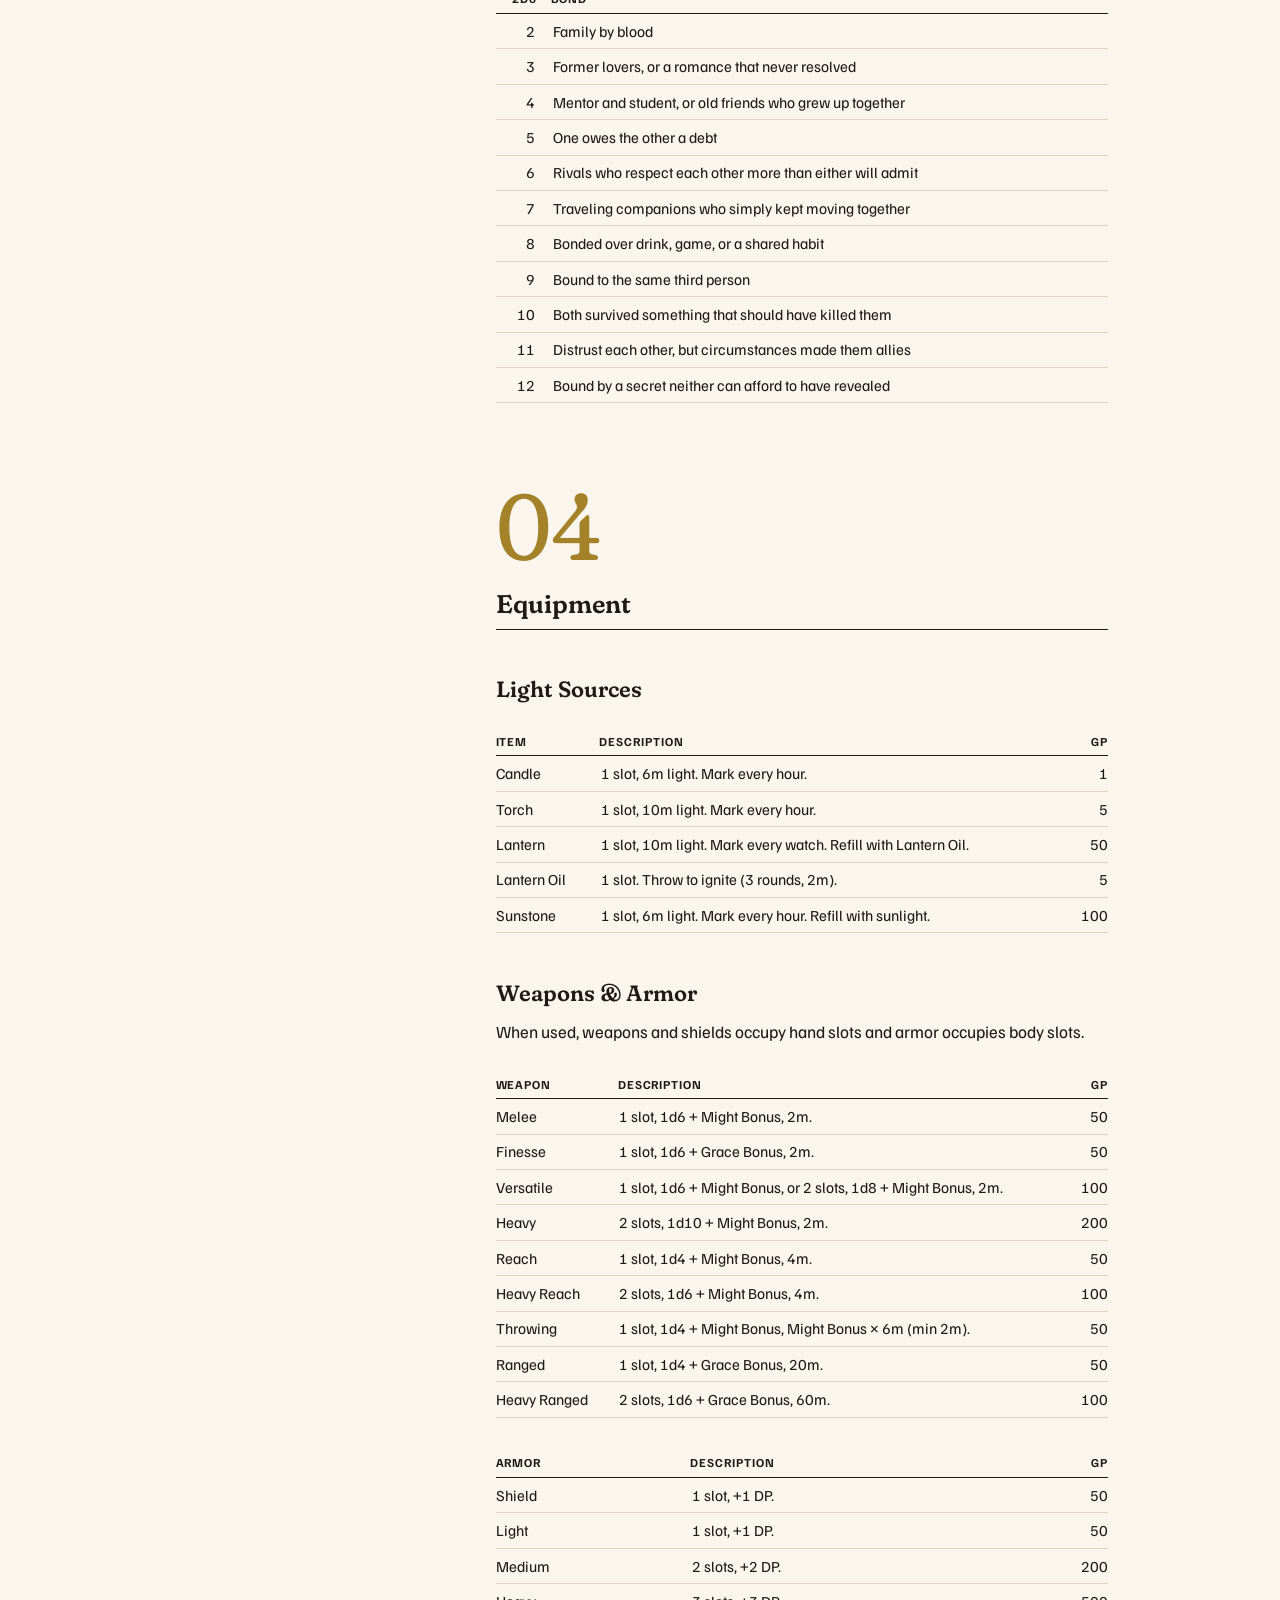
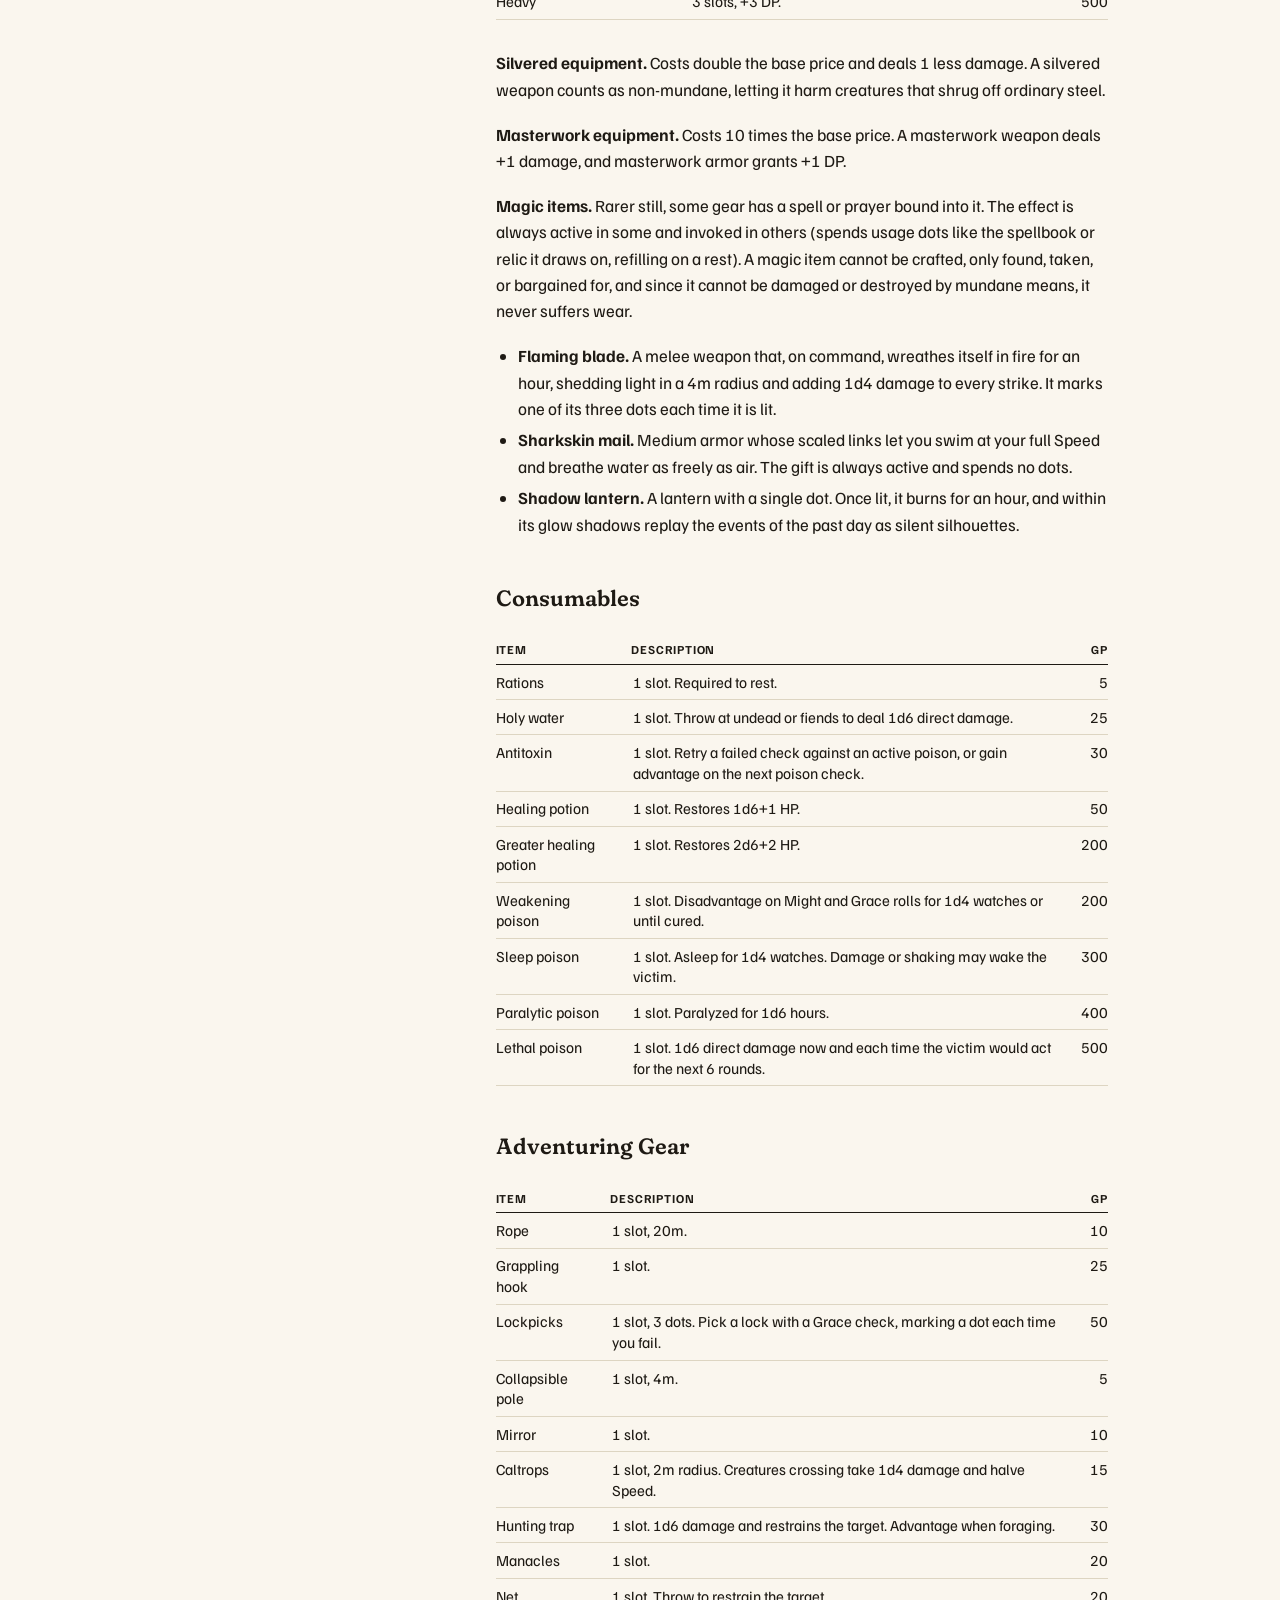
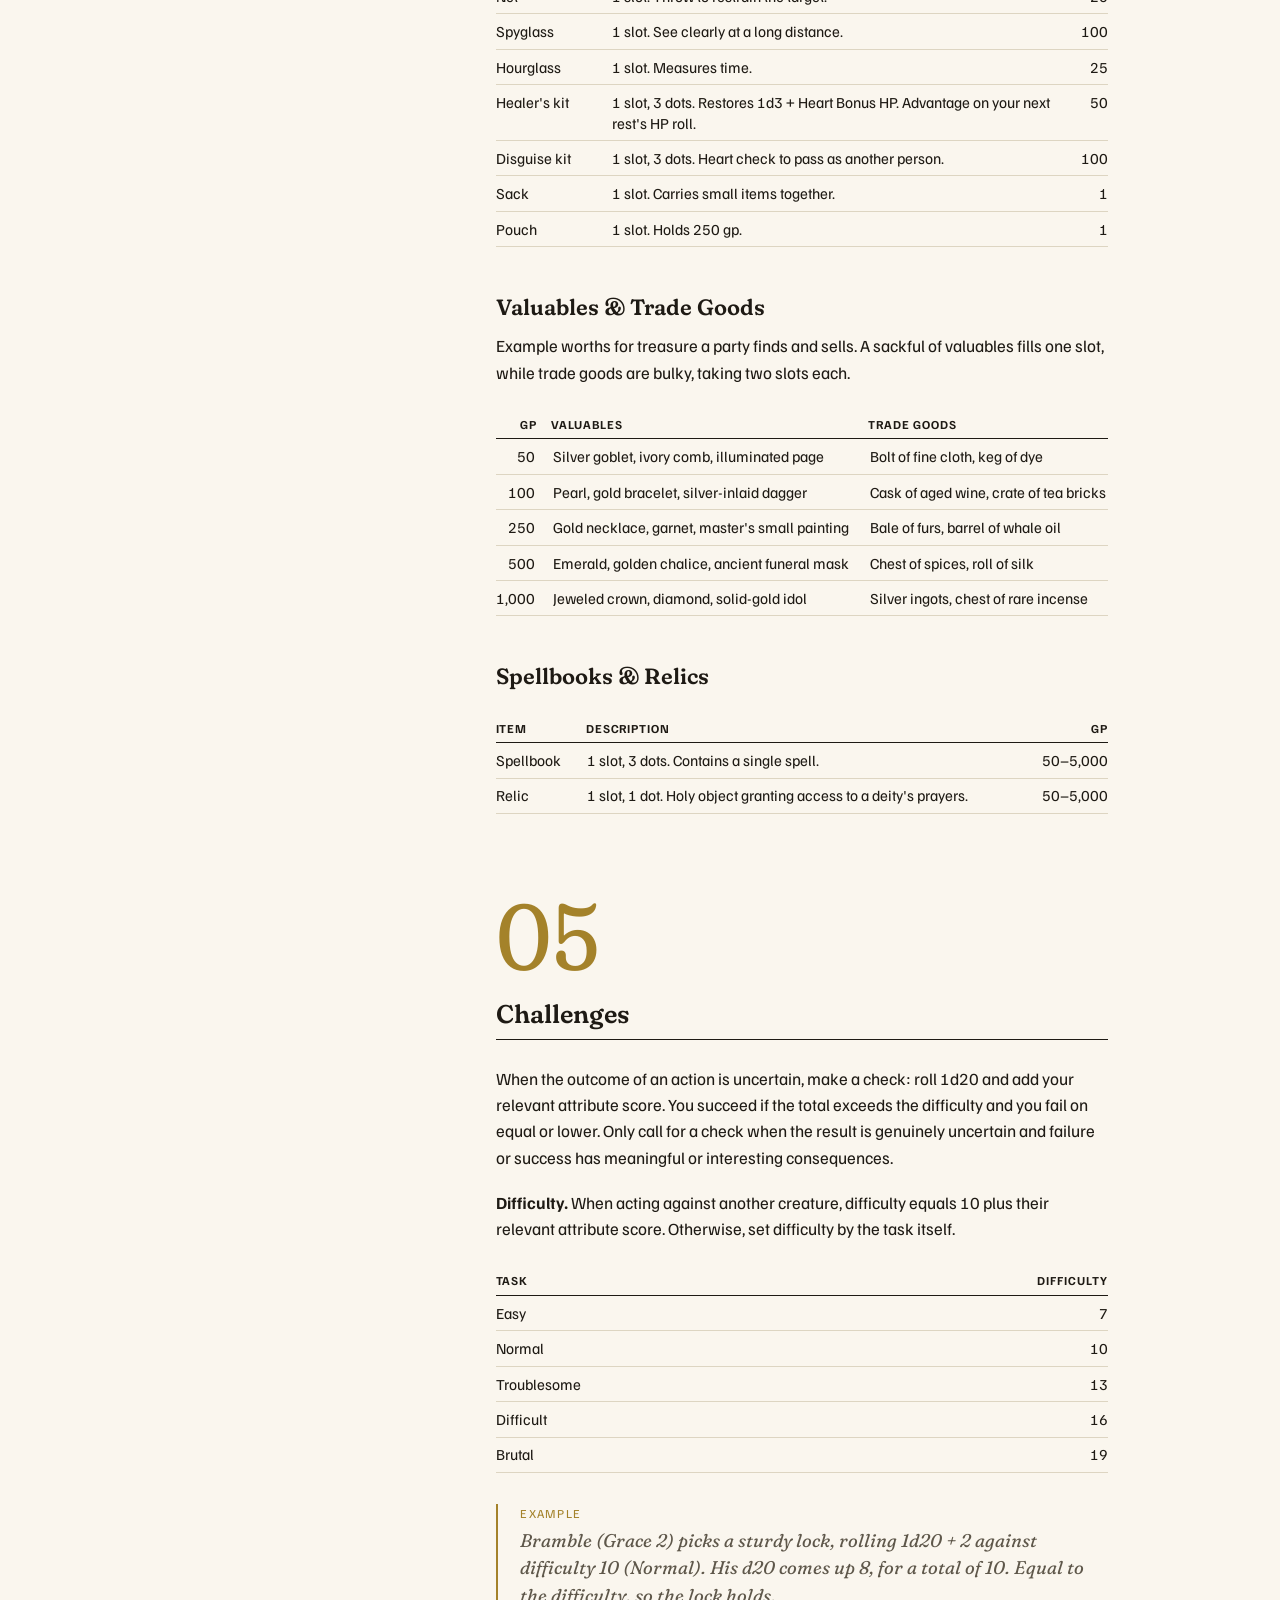
==== commit a1b12039: "Implement language switcher in navigation for English and Hungarian" ====
--- a/index.html
+++ b/index.html
@@ -34,7 +34,7 @@
 <header class="cover" id="top">
   <div class="cover-top">
     <span>Tiny Raven Press</span>
-    <a href="hu/" hreflang="hu" lang="hu" data-lang-switch>Magyar</a>
+    <nav class="lang" aria-label="Language"><span class="on" lang="en">EN</span><a href="hu/" hreflang="hu" lang="hu" data-lang-switch>HU</a></nav>
   </div>
   <div class="cover-main">
     <div class="cover-text">
--- a/assets/css/styles.css
+++ b/assets/css/styles.css
@@ -40,6 +40,14 @@
 .cover-top, .cover-bottom { display: flex; justify-content: space-between; gap: 1rem; font-size: .8rem; letter-spacing: .06em; text-transform: uppercase; color: var(--ink-2); }
 .cover-bottom { justify-content: flex-start; flex-wrap: wrap; gap: .5rem 2.5rem; padding-right: 7rem; min-width: 0; }
 .cover-top a, .cover-bottom a { text-decoration: none; }
+.lang { display: flex; align-items: center; }
+.lang > * { padding: 0 .6em; }
+.lang > *:first-child { padding-left: 0; }
+.lang > *:last-child { padding-right: 0; }
+.lang > * + * { border-left: 1px solid var(--rule); }
+.lang .on { color: var(--ink); font-weight: 700; }
+.lang a { color: var(--ink-2); }
+.lang a:hover { color: var(--gold); }
 .cover-bottom a[href^="mailto"] { text-transform: none; letter-spacing: 0; }
 .cover-main { display: grid; grid-template-columns: minmax(0, 1fr); gap: 2rem; align-items: center; }
 @media (min-width: 900px) {
@@ -133,10 +141,12 @@
     align-self: start;
     max-height: calc(100vh - 4rem);
     overflow: auto;
-    /* margin + padding must equal .rules padding-top + the first chapter's
-       margin-top, or the list stops lining up with chapter 01. The padding
-       half must equal the fade below, or the first entry sits faded at rest. */
-    margin-top: .5rem;
+    /* wheeling past either end must not scroll the page underneath: that
+       chains into the reading position, which scrolls the list again */
+    overscroll-behavior: contain;
+    /* the list starts level with the first chapter's title. The padding must
+       equal the fade below, or the first entry sits faded at rest. */
+    margin-top: 6.35rem;
     padding: 1.5rem 0 5rem;
     scrollbar-width: none;
     -webkit-mask-image: linear-gradient(to bottom, transparent, #000 1.5rem, #000 calc(100% - 4rem), transparent);
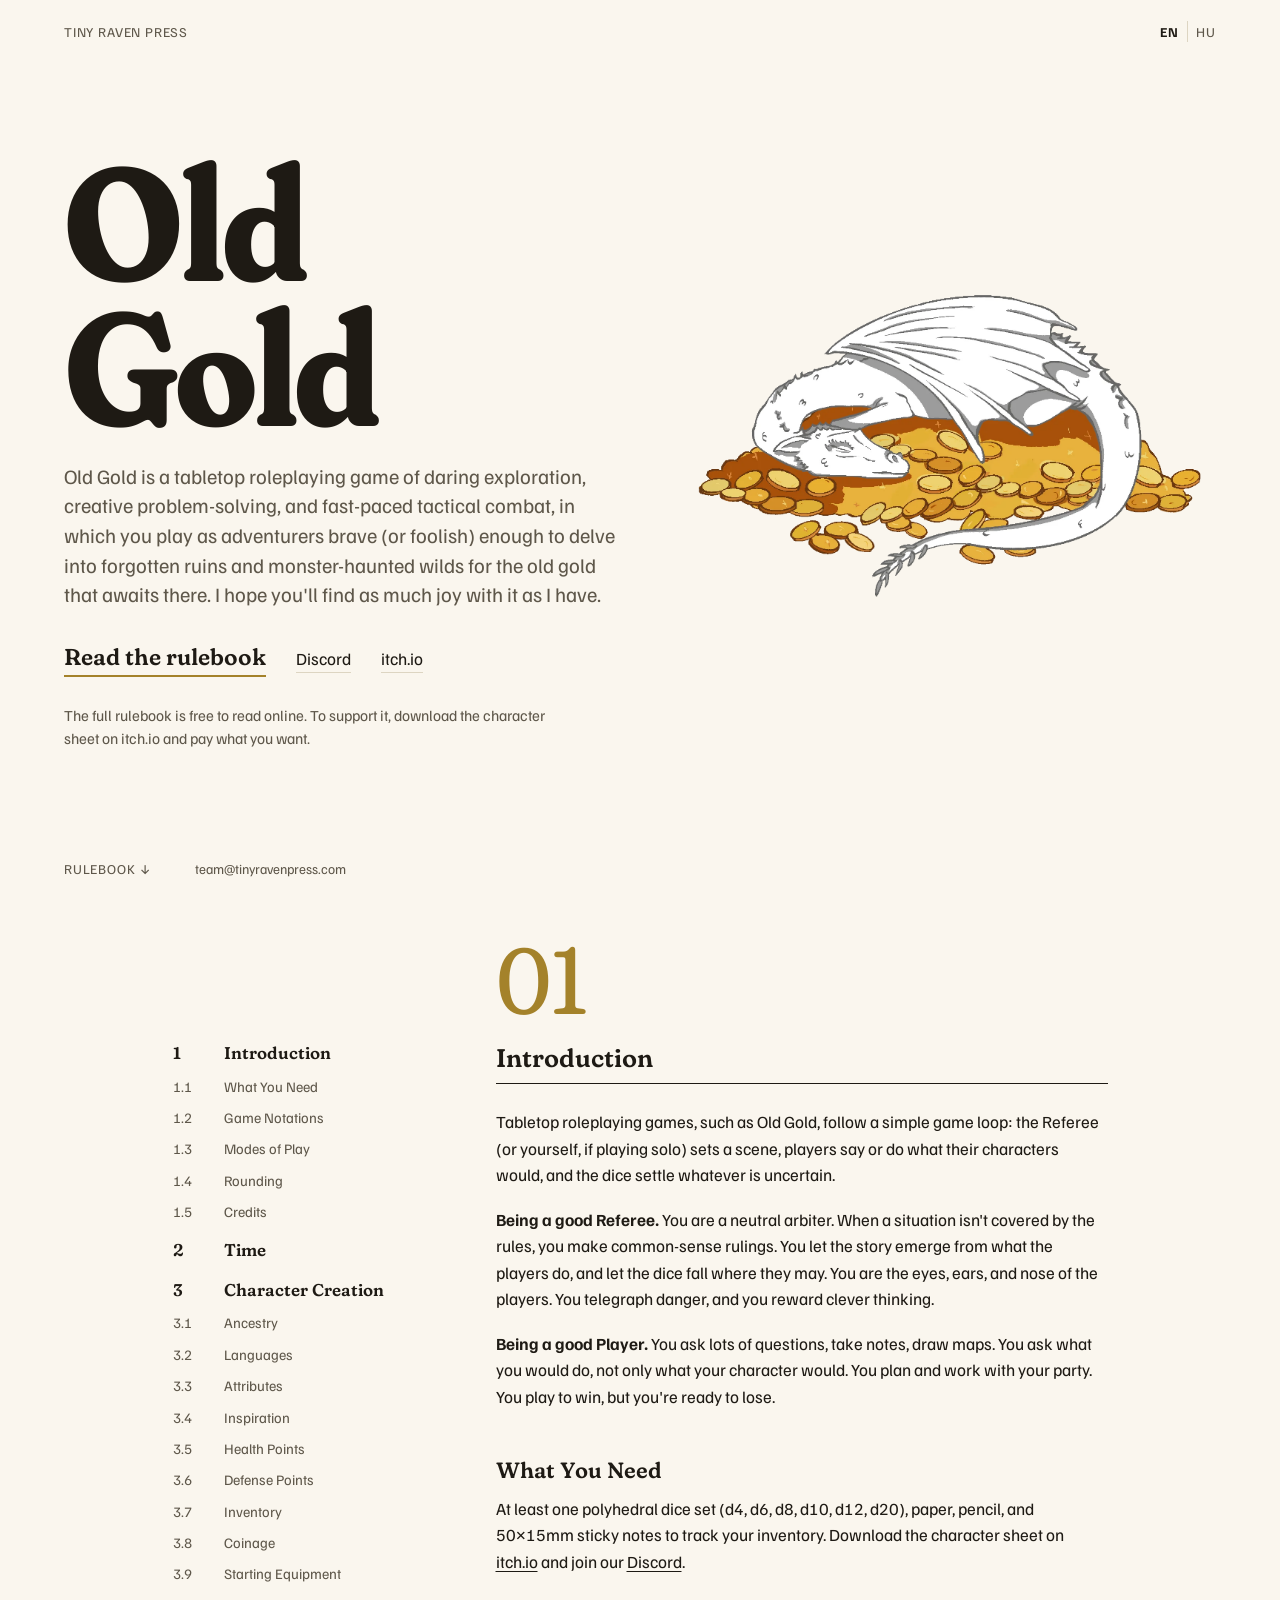
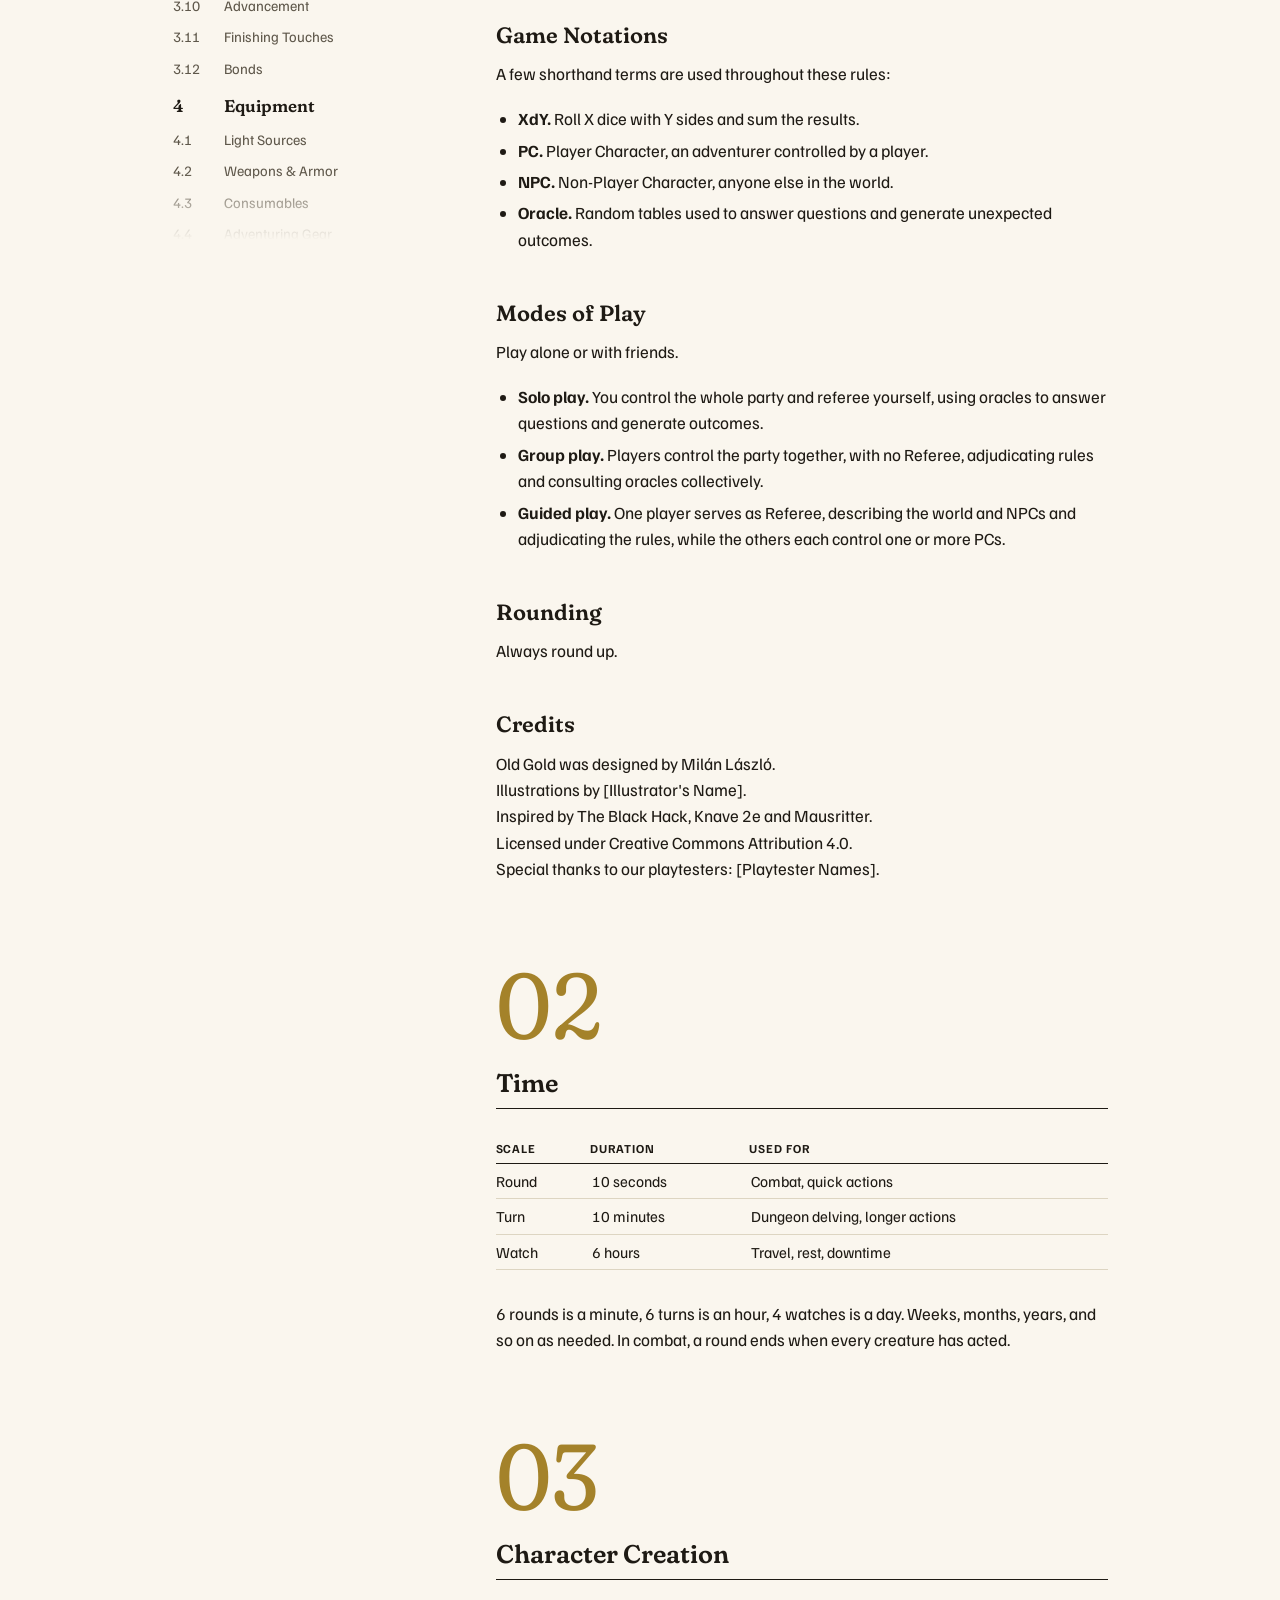
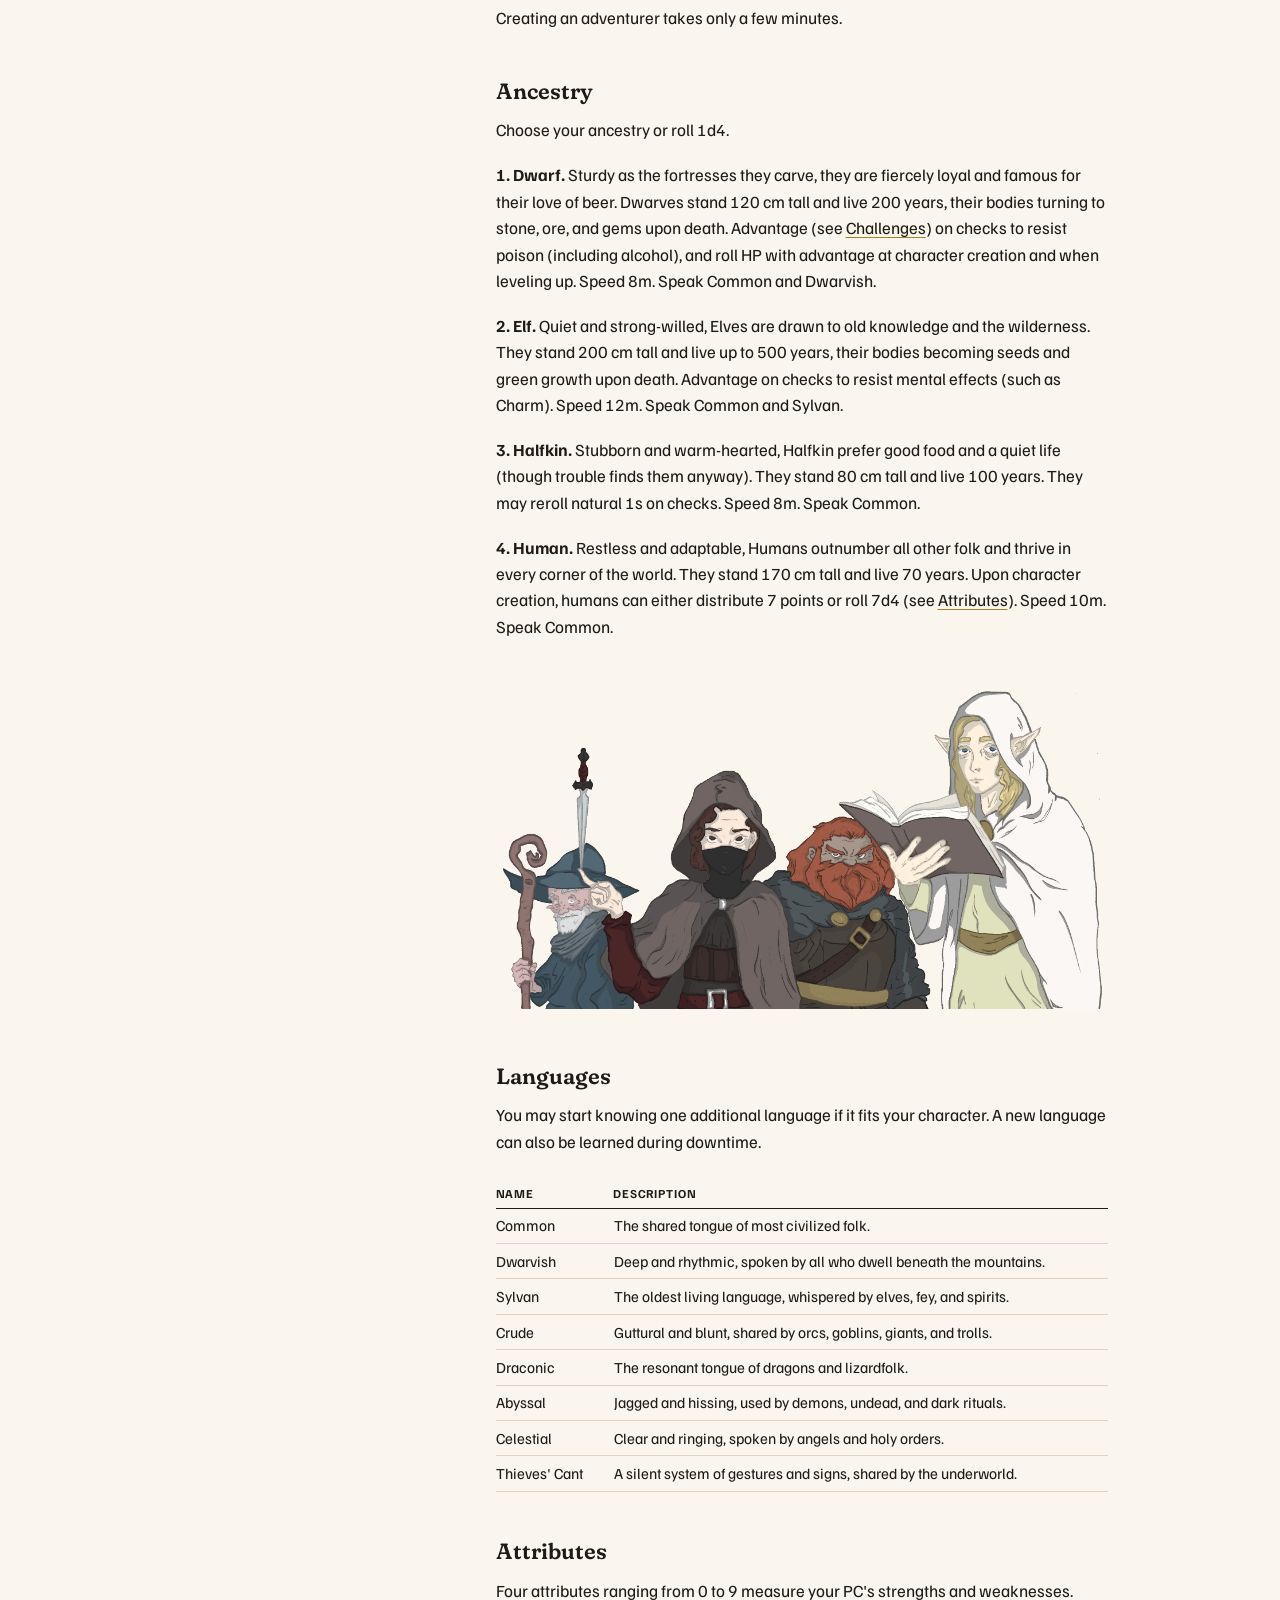
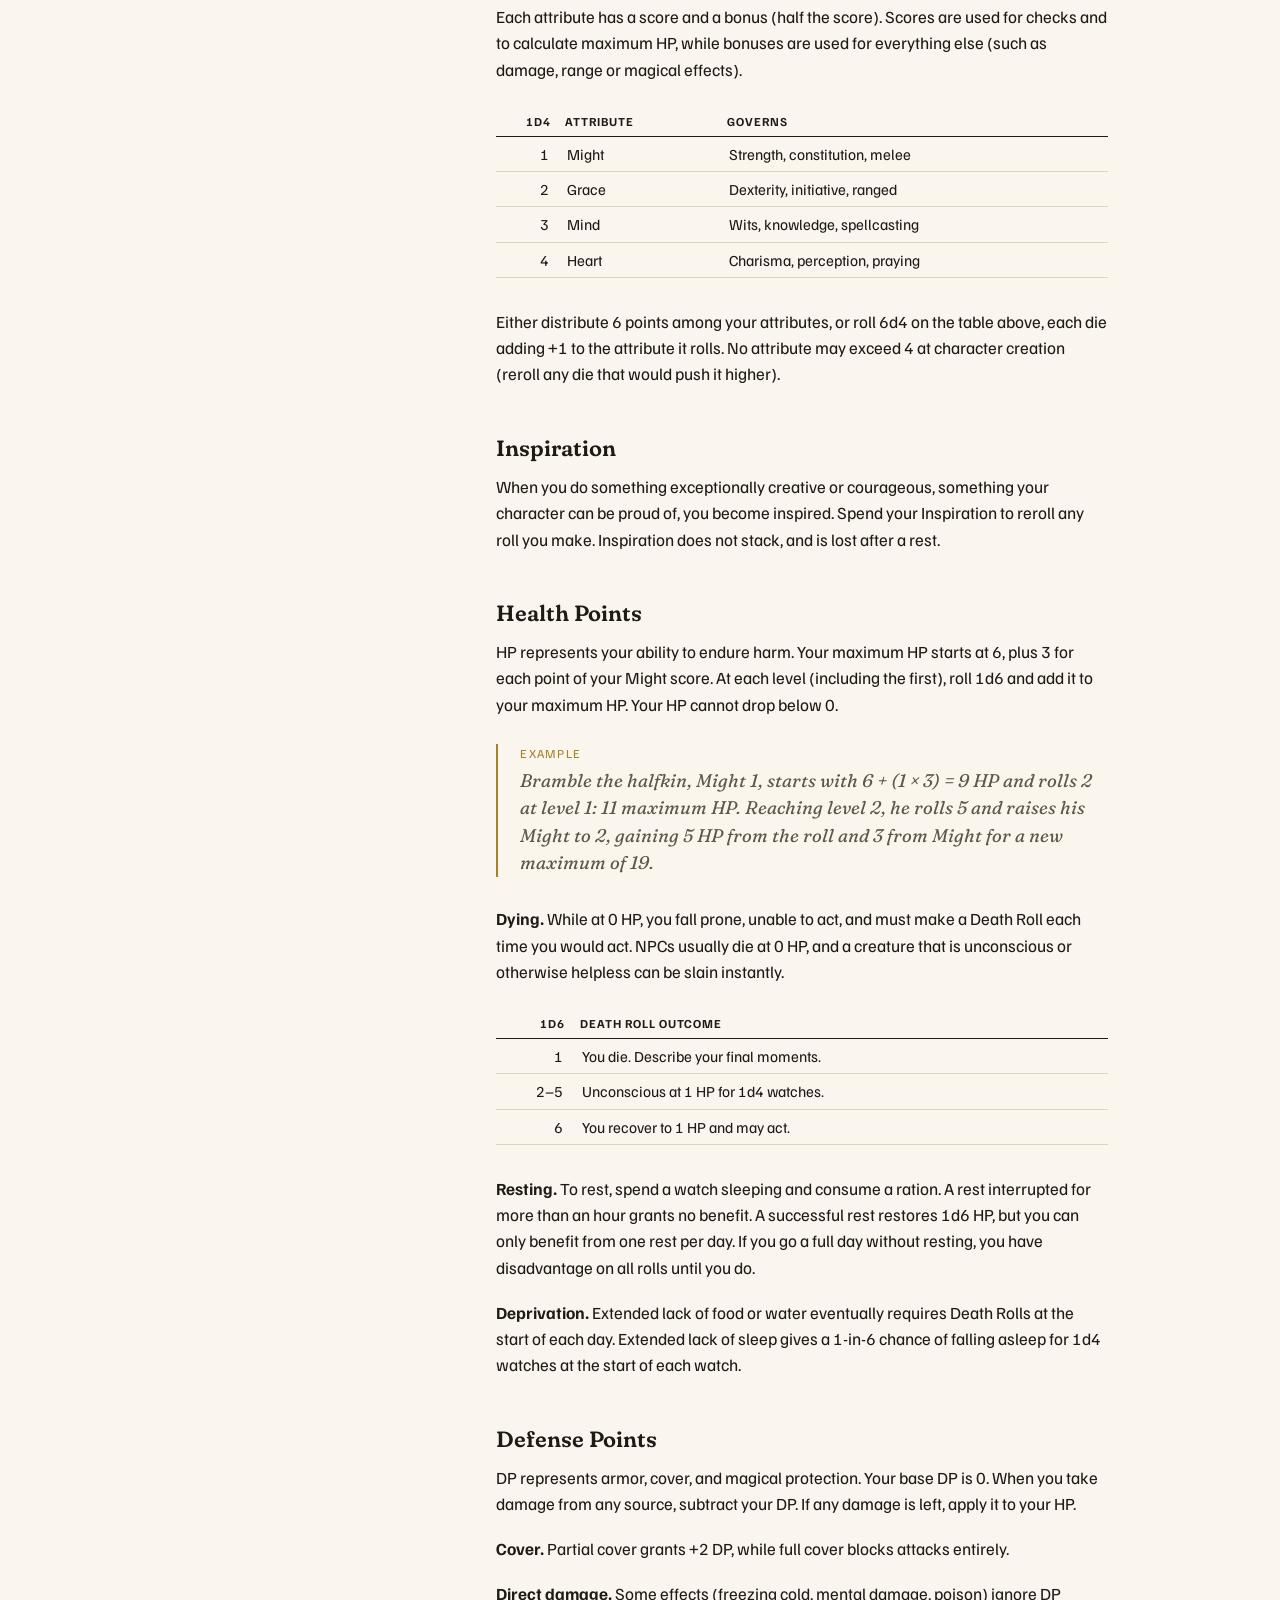
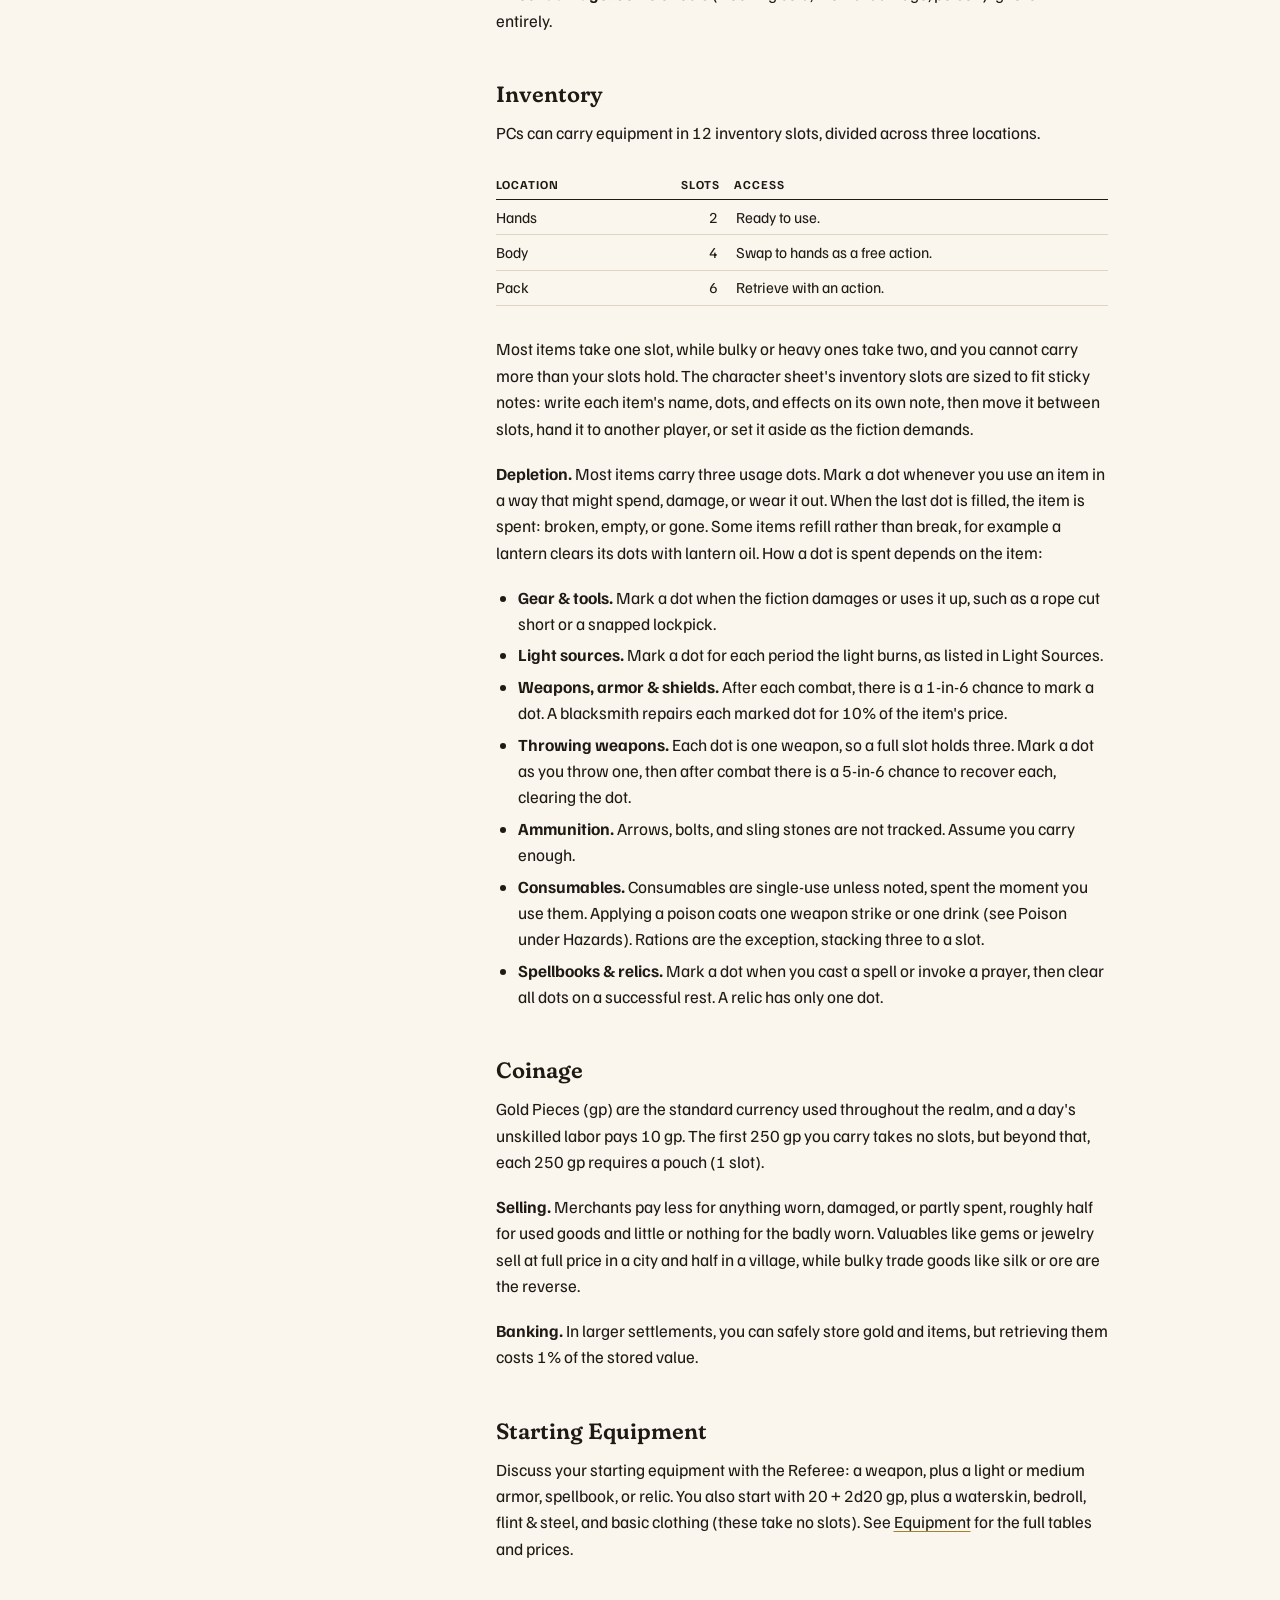
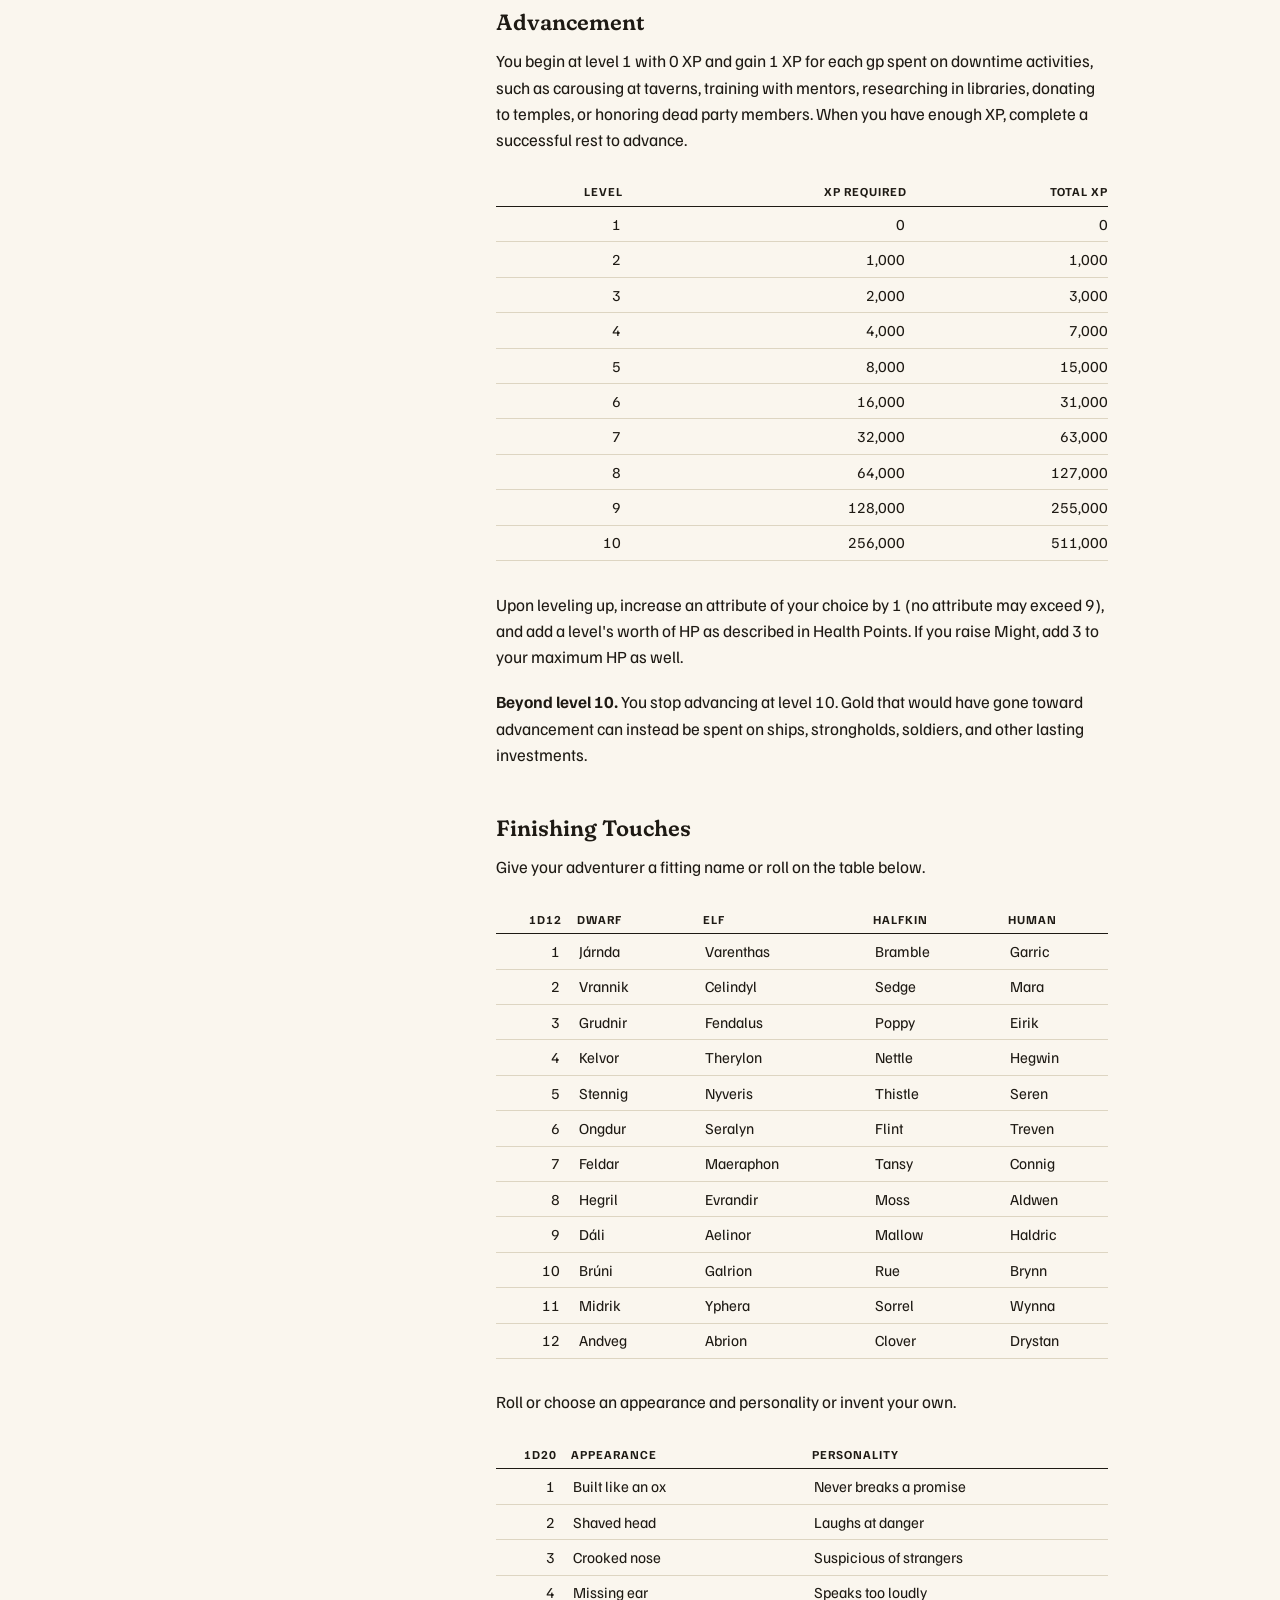
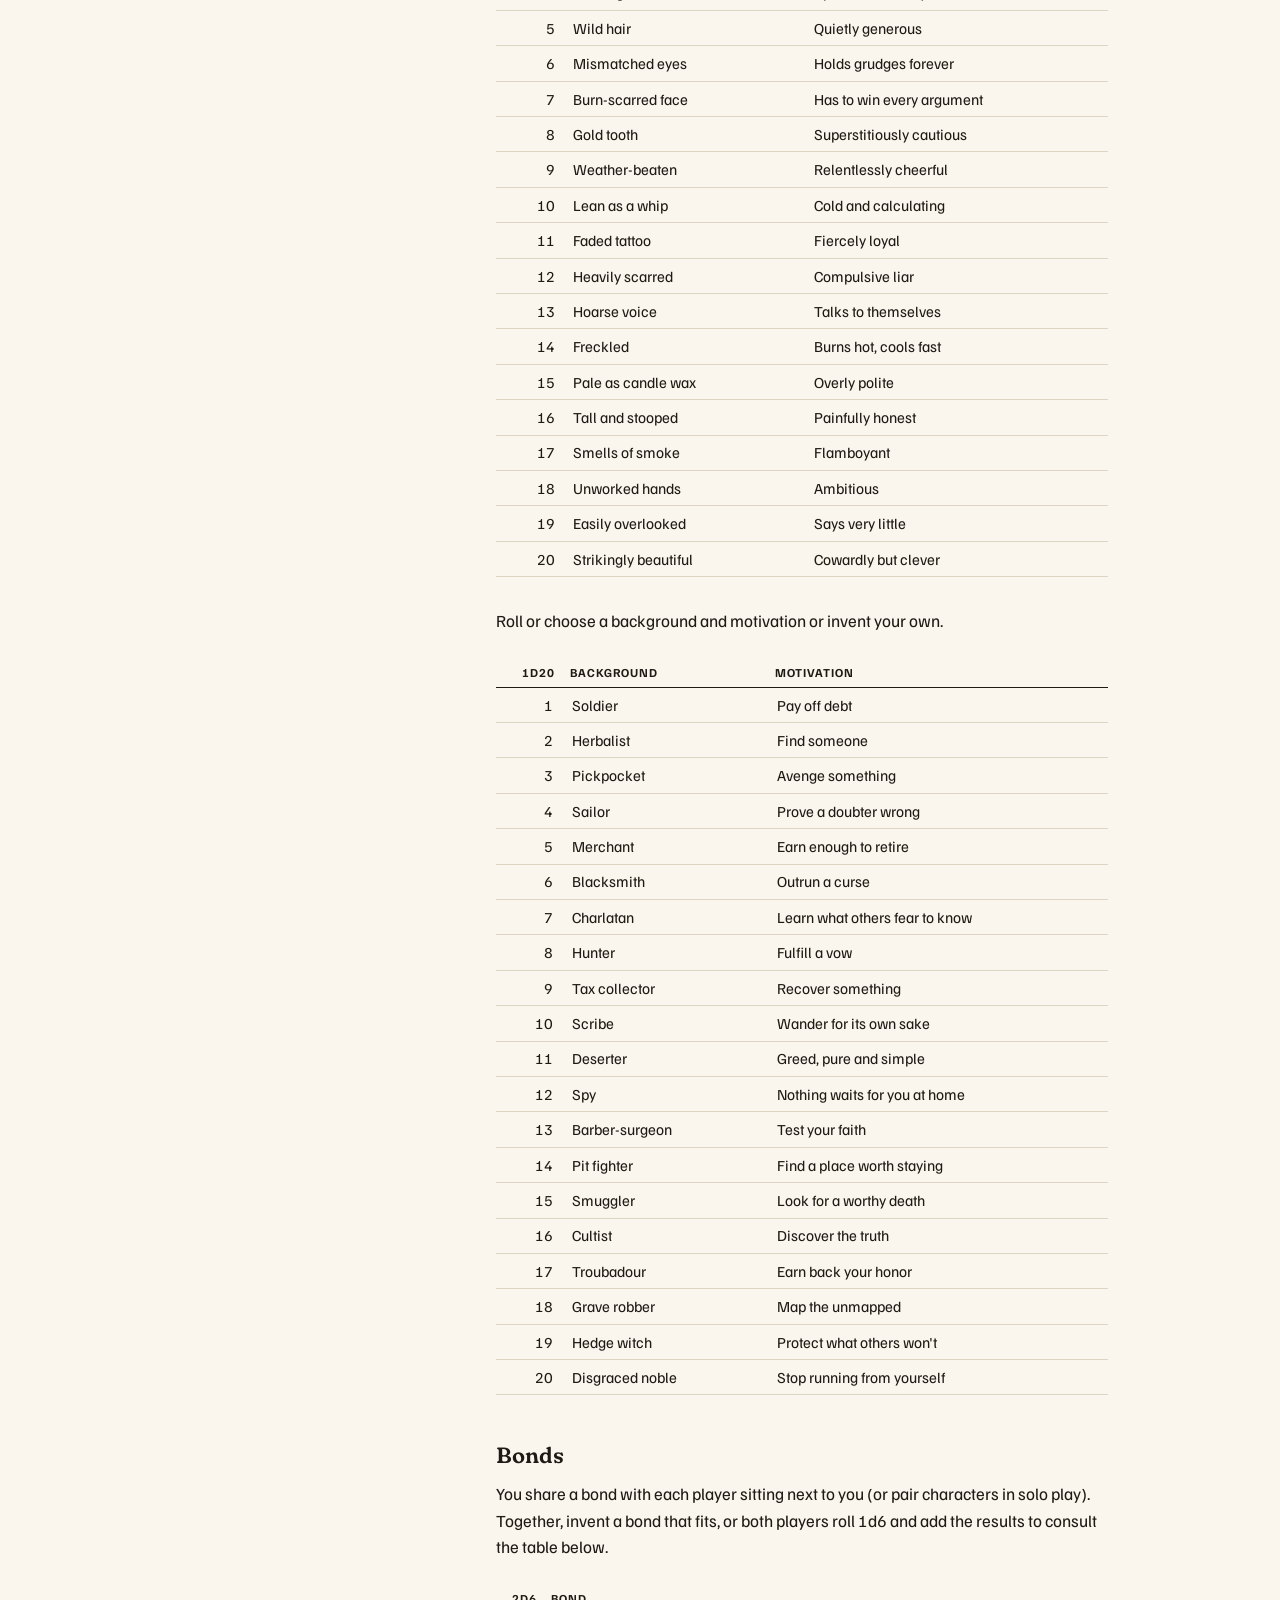
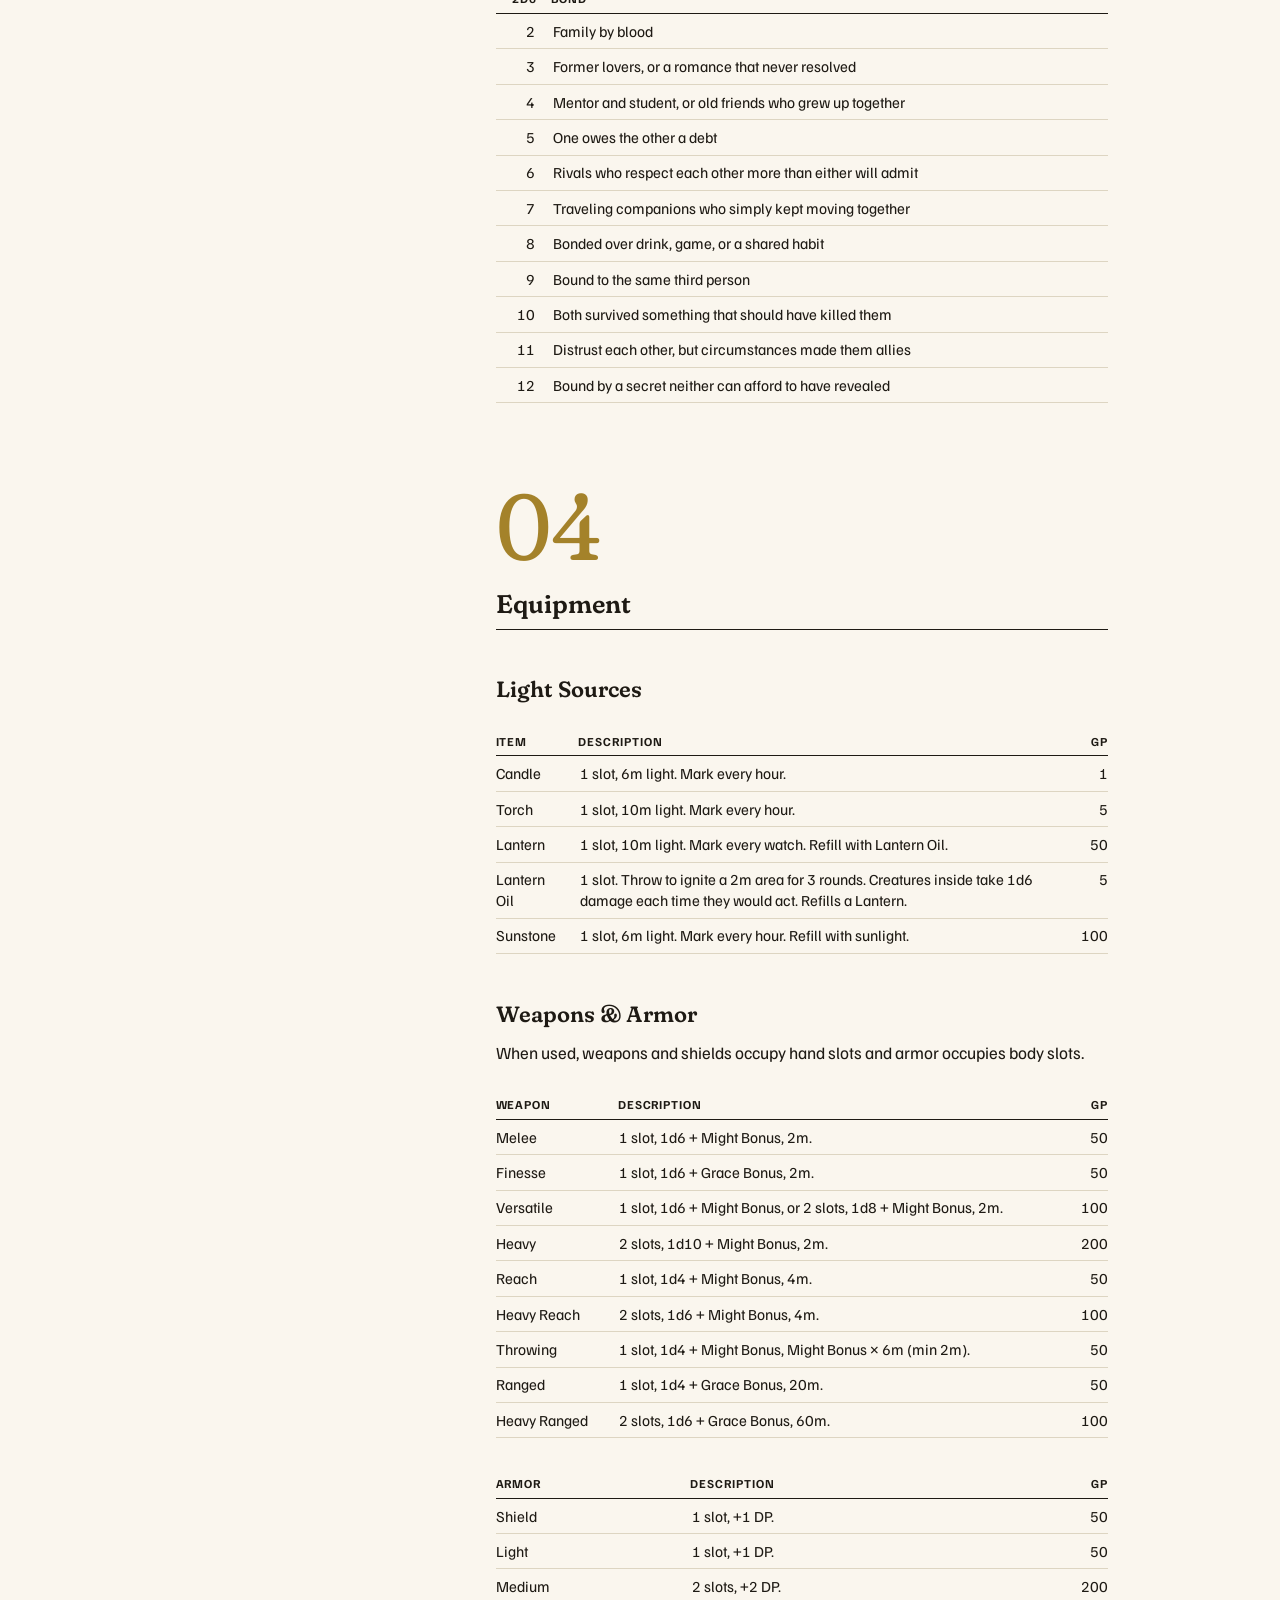
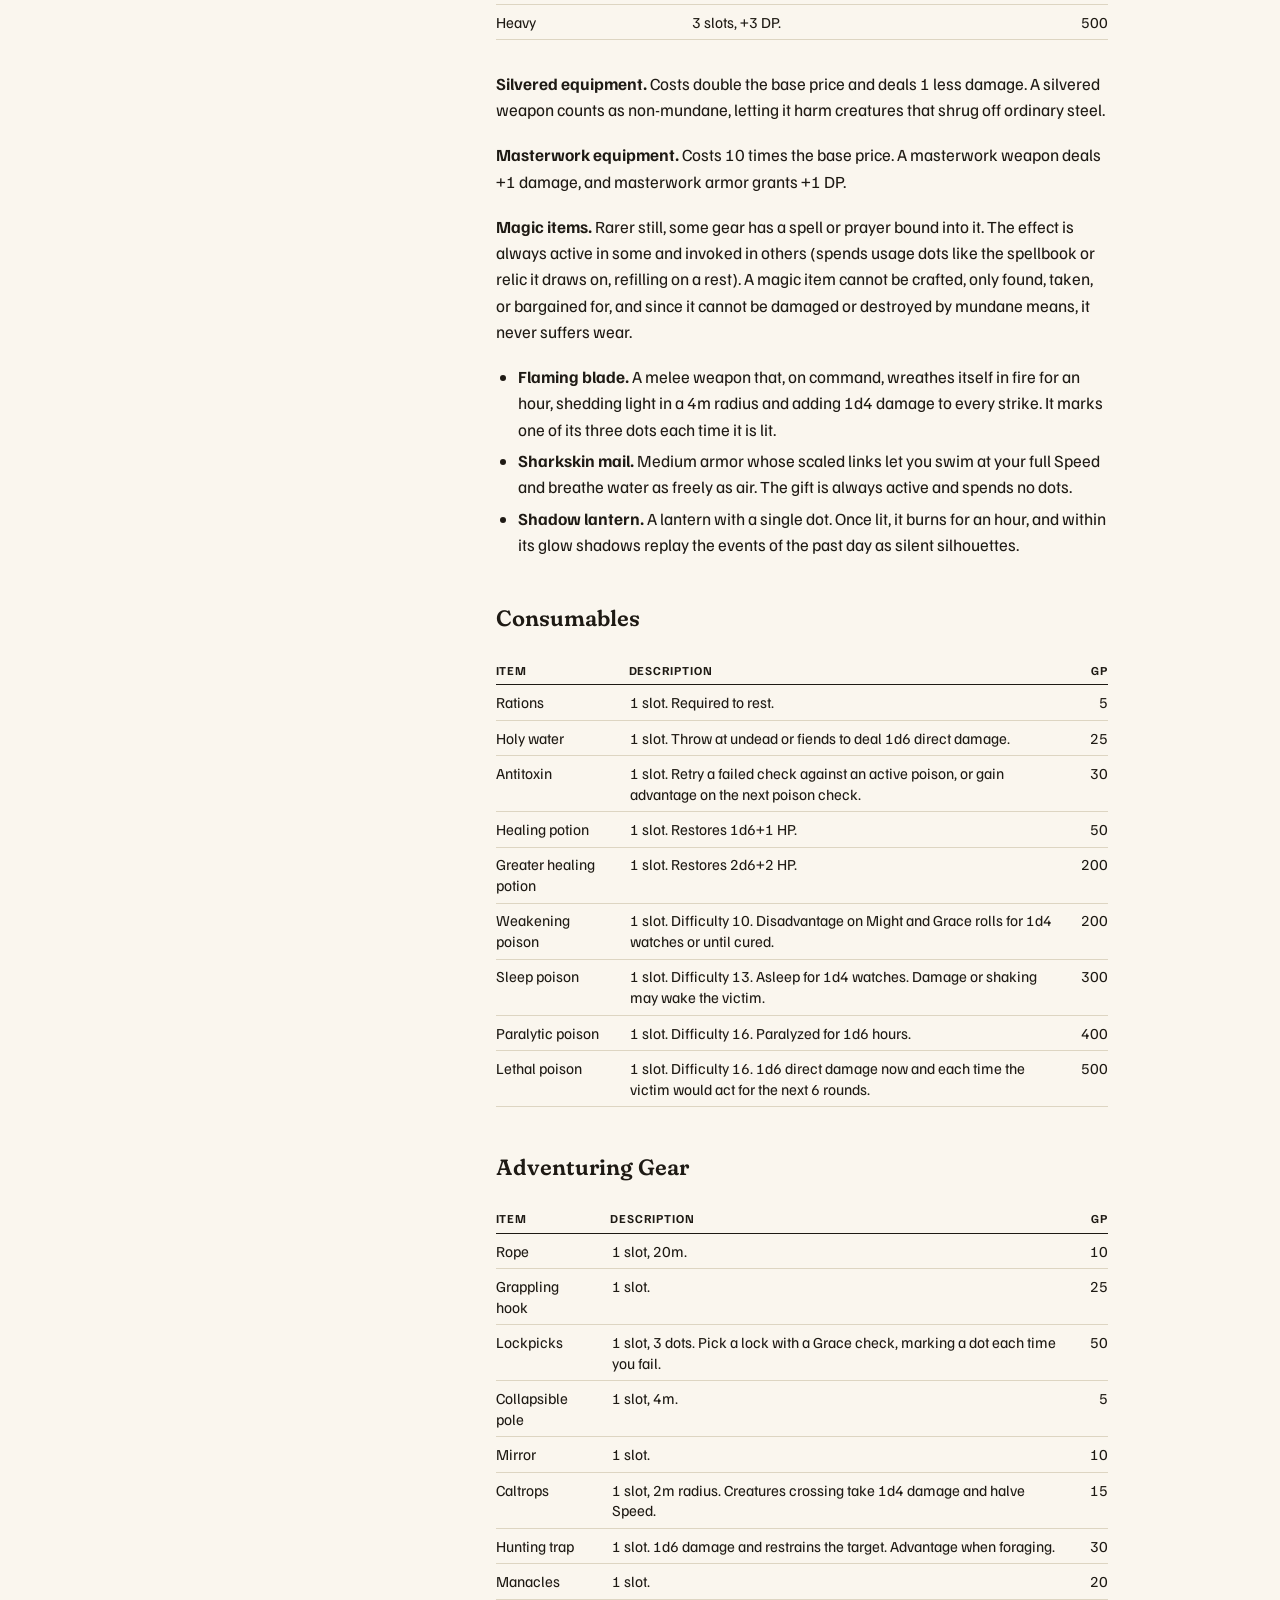
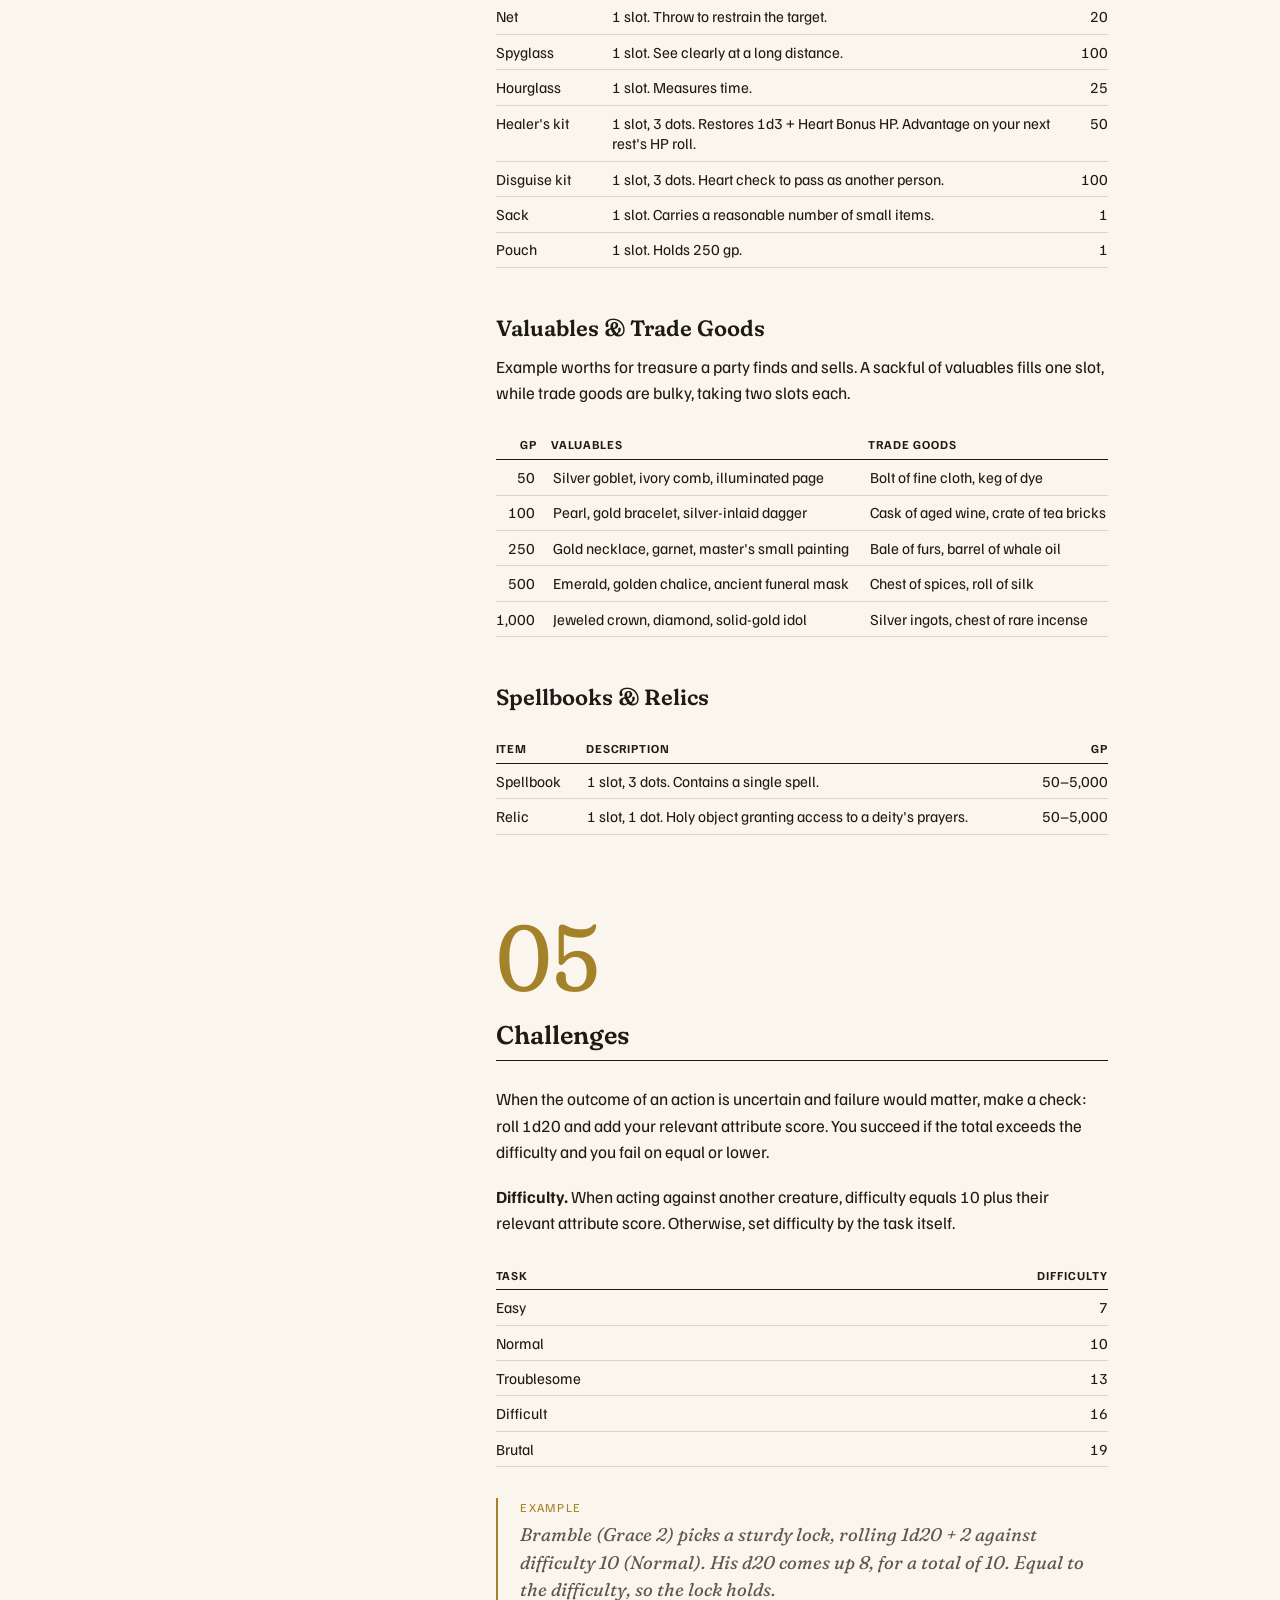
==== commit 1b0a0d3b: "rulebook rewrite" ====
--- a/index.html
+++ b/index.html
@@ -39,7 +39,7 @@
   <div class="cover-main">
     <div class="cover-text">
       <h1>Old Gold</h1>
-      <p class="deck">Old Gold is a tabletop roleplaying game of daring exploration, creative problem-solving, and fast-paced tactical combat. You play as adventurers brave (or foolish) enough to delve into forgotten ruins and monster-haunted wilds for the old gold that awaits there. I hope you&#39;ll find as much joy with it as I have.</p>
+      <p class="deck">Old Gold is a tabletop roleplaying game of daring exploration, creative problem-solving, and fast-paced tactical combat, in which you play as adventurers brave (or foolish) enough to delve into forgotten ruins and monster-haunted wilds for the old gold that awaits there. I hope you&#39;ll find as much joy with it as I have.</p>
       <p class="actions">
         <a class="primary" href="#rules">Read the rulebook</a>
         <a href="https://discord.gg/WssHvFgUZ" target="_blank" rel="noopener">Discord</a>
@@ -61,7 +61,7 @@
 </header>
 
 <div class="reading">
-  <nav class="index" aria-label="Contents"><ol class="toc"><li class="ch"><a href="#introduction"><span class="n">1</span><span class="t">Introduction</span></a><ol><li><a href="#what-you-need"><span class="n">1.1</span><span class="t">What You Need</span></a></li><li><a href="#game-notations"><span class="n">1.2</span><span class="t">Game Notations</span></a></li><li><a href="#modes-of-play"><span class="n">1.3</span><span class="t">Modes of Play</span></a></li><li><a href="#rounding"><span class="n">1.4</span><span class="t">Rounding</span></a></li><li><a href="#credits"><span class="n">1.5</span><span class="t">Credits</span></a></li></ol></li><li class="ch"><a href="#time"><span class="n">2</span><span class="t">Time</span></a></li><li class="ch"><a href="#character-creation"><span class="n">3</span><span class="t">Character Creation</span></a><ol><li><a href="#ancestry"><span class="n">3.1</span><span class="t">Ancestry</span></a></li><li><a href="#languages"><span class="n">3.2</span><span class="t">Languages</span></a></li><li><a href="#attributes"><span class="n">3.3</span><span class="t">Attributes</span></a></li><li><a href="#inspiration"><span class="n">3.4</span><span class="t">Inspiration</span></a></li><li><a href="#health-points"><span class="n">3.5</span><span class="t">Health Points</span></a></li><li><a href="#defense-points"><span class="n">3.6</span><span class="t">Defense Points</span></a></li><li><a href="#inventory"><span class="n">3.7</span><span class="t">Inventory</span></a></li><li><a href="#coinage"><span class="n">3.8</span><span class="t">Coinage</span></a></li><li><a href="#starting-equipment"><span class="n">3.9</span><span class="t">Starting Equipment</span></a></li><li><a href="#advancement"><span class="n">3.10</span><span class="t">Advancement</span></a></li><li><a href="#finishing-touches"><span class="n">3.11</span><span class="t">Finishing Touches</span></a></li><li><a href="#bonds"><span class="n">3.12</span><span class="t">Bonds</span></a></li></ol></li><li class="ch"><a href="#equipment"><span class="n">4</span><span class="t">Equipment</span></a><ol><li><a href="#light-sources"><span class="n">4.1</span><span class="t">Light Sources</span></a></li><li><a href="#weapons-armor"><span class="n">4.2</span><span class="t">Weapons &amp; Armor</span></a></li><li><a href="#consumables"><span class="n">4.3</span><span class="t">Consumables</span></a></li><li><a href="#adventuring-gear"><span class="n">4.4</span><span class="t">Adventuring Gear</span></a></li><li><a href="#valuables-trade-goods"><span class="n">4.5</span><span class="t">Valuables &amp; Trade Goods</span></a></li><li><a href="#spellbooks-relics"><span class="n">4.6</span><span class="t">Spellbooks &amp; Relics</span></a></li></ol></li><li class="ch"><a href="#challenges"><span class="n">5</span><span class="t">Challenges</span></a></li><li class="ch"><a href="#actions"><span class="n">6</span><span class="t">Actions</span></a><ol><li><a href="#initiative"><span class="n">6.1</span><span class="t">Initiative</span></a></li><li><a href="#movement"><span class="n">6.2</span><span class="t">Movement</span></a></li><li><a href="#main-actions"><span class="n">6.3</span><span class="t">Main Actions</span></a></li><li><a href="#free-actions"><span class="n">6.4</span><span class="t">Free Actions</span></a></li></ol></li><li class="ch"><a href="#combat"><span class="n">7</span><span class="t">Combat</span></a><ol><li><a href="#conditions"><span class="n">7.1</span><span class="t">Conditions</span></a></li><li><a href="#morale"><span class="n">7.2</span><span class="t">Morale</span></a></li></ol></li><li class="ch"><a href="#magic"><span class="n">8</span><span class="t">Magic</span></a><ol><li><a href="#casting"><span class="n">8.1</span><span class="t">Casting</span></a></li><li><a href="#example-spellbooks"><span class="n">8.2</span><span class="t">Example Spellbooks</span></a></li><li><a href="#example-relics"><span class="n">8.3</span><span class="t">Example Relics</span></a></li></ol></li><li class="ch"><a href="#hazards-weather-effects"><span class="n">9</span><span class="t">Hazards &amp; Weather Effects</span></a></li><li class="ch"><a href="#overland-travel"><span class="n">10</span><span class="t">Overland Travel</span></a></li><li class="ch"><a href="#dungeon-delving"><span class="n">11</span><span class="t">Dungeon Delving</span></a></li><li class="ch"><a href="#random-encounters"><span class="n">12</span><span class="t">Random Encounters</span></a></li><li class="ch"><a href="#treasure"><span class="n">13</span><span class="t">Treasure</span></a></li><li class="ch"><a href="#recruiting"><span class="n">14</span><span class="t">Recruiting</span></a><ol><li><a href="#hirelings"><span class="n">14.1</span><span class="t">Hirelings</span></a></li><li><a href="#mercenaries"><span class="n">14.2</span><span class="t">Mercenaries</span></a></li><li><a href="#availability"><span class="n">14.3</span><span class="t">Availability</span></a></li><li><a href="#companions"><span class="n">14.4</span><span class="t">Companions</span></a></li></ol></li><li class="ch"><a href="#warfare"><span class="n">15</span><span class="t">Warfare</span></a></li><li class="ch"><a href="#construction"><span class="n">16</span><span class="t">Construction</span></a></li><li class="ch"><a href="#room-board"><span class="n">17</span><span class="t">Room &amp; Board</span></a></li><li class="ch"><a href="#oracles"><span class="n">18</span><span class="t">Oracles</span></a><ol><li><a href="#yesno-oracle"><span class="n">18.1</span><span class="t">Yes/No Oracle</span></a></li><li><a href="#solo-d6-oracle"><span class="n">18.2</span><span class="t">Solo d6 Oracle</span></a></li><li><a href="#action-theme"><span class="n">18.3</span><span class="t">Action &amp; Theme</span></a></li><li><a href="#adventure-seeds"><span class="n">18.4</span><span class="t">Adventure Seeds</span></a></li><li><a href="#settlement-names"><span class="n">18.5</span><span class="t">Settlement Names</span></a></li><li><a href="#dungeon-names"><span class="n">18.6</span><span class="t">Dungeon Names</span></a></li></ol></li><li class="ch"><a href="#bestiary"><span class="n">19</span><span class="t">Bestiary</span></a></li></ol></nav>
+  <nav class="index" aria-label="Contents"><ol class="toc"><li class="ch"><a href="#introduction"><span class="n">1</span><span class="t">Introduction</span></a><ol><li><a href="#what-you-need"><span class="n">1.1</span><span class="t">What You Need</span></a></li><li><a href="#game-notations"><span class="n">1.2</span><span class="t">Game Notations</span></a></li><li><a href="#modes-of-play"><span class="n">1.3</span><span class="t">Modes of Play</span></a></li><li><a href="#rounding"><span class="n">1.4</span><span class="t">Rounding</span></a></li><li><a href="#credits"><span class="n">1.5</span><span class="t">Credits</span></a></li></ol></li><li class="ch"><a href="#time"><span class="n">2</span><span class="t">Time</span></a></li><li class="ch"><a href="#character-creation"><span class="n">3</span><span class="t">Character Creation</span></a><ol><li><a href="#ancestry"><span class="n">3.1</span><span class="t">Ancestry</span></a></li><li><a href="#languages"><span class="n">3.2</span><span class="t">Languages</span></a></li><li><a href="#attributes"><span class="n">3.3</span><span class="t">Attributes</span></a></li><li><a href="#inspiration"><span class="n">3.4</span><span class="t">Inspiration</span></a></li><li><a href="#health-points"><span class="n">3.5</span><span class="t">Health Points</span></a></li><li><a href="#defense-points"><span class="n">3.6</span><span class="t">Defense Points</span></a></li><li><a href="#inventory"><span class="n">3.7</span><span class="t">Inventory</span></a></li><li><a href="#coinage"><span class="n">3.8</span><span class="t">Coinage</span></a></li><li><a href="#starting-equipment"><span class="n">3.9</span><span class="t">Starting Equipment</span></a></li><li><a href="#advancement"><span class="n">3.10</span><span class="t">Advancement</span></a></li><li><a href="#finishing-touches"><span class="n">3.11</span><span class="t">Finishing Touches</span></a></li><li><a href="#bonds"><span class="n">3.12</span><span class="t">Bonds</span></a></li></ol></li><li class="ch"><a href="#equipment"><span class="n">4</span><span class="t">Equipment</span></a><ol><li><a href="#light-sources"><span class="n">4.1</span><span class="t">Light Sources</span></a></li><li><a href="#weapons-armor"><span class="n">4.2</span><span class="t">Weapons &amp; Armor</span></a></li><li><a href="#consumables"><span class="n">4.3</span><span class="t">Consumables</span></a></li><li><a href="#adventuring-gear"><span class="n">4.4</span><span class="t">Adventuring Gear</span></a></li><li><a href="#valuables-trade-goods"><span class="n">4.5</span><span class="t">Valuables &amp; Trade Goods</span></a></li><li><a href="#spellbooks-relics"><span class="n">4.6</span><span class="t">Spellbooks &amp; Relics</span></a></li></ol></li><li class="ch"><a href="#challenges"><span class="n">5</span><span class="t">Challenges</span></a></li><li class="ch"><a href="#actions"><span class="n">6</span><span class="t">Actions</span></a><ol><li><a href="#initiative"><span class="n">6.1</span><span class="t">Initiative</span></a></li><li><a href="#movement"><span class="n">6.2</span><span class="t">Movement</span></a></li><li><a href="#main-actions"><span class="n">6.3</span><span class="t">Main Actions</span></a></li><li><a href="#free-actions"><span class="n">6.4</span><span class="t">Free Actions</span></a></li></ol></li><li class="ch"><a href="#combat"><span class="n">7</span><span class="t">Combat</span></a><ol><li><a href="#conditions"><span class="n">7.1</span><span class="t">Conditions</span></a></li><li><a href="#morale"><span class="n">7.2</span><span class="t">Morale</span></a></li></ol></li><li class="ch"><a href="#magic"><span class="n">8</span><span class="t">Magic</span></a><ol><li><a href="#casting"><span class="n">8.1</span><span class="t">Casting</span></a></li><li><a href="#example-spellbooks"><span class="n">8.2</span><span class="t">Example Spellbooks</span></a></li><li><a href="#example-relics"><span class="n">8.3</span><span class="t">Example Relics</span></a></li><li><a href="#deities"><span class="n">8.4</span><span class="t">Deities</span></a></li></ol></li><li class="ch"><a href="#hazards-weather-effects"><span class="n">9</span><span class="t">Hazards &amp; Weather Effects</span></a></li><li class="ch"><a href="#overland-travel"><span class="n">10</span><span class="t">Overland Travel</span></a></li><li class="ch"><a href="#dungeon-delving"><span class="n">11</span><span class="t">Dungeon Delving</span></a></li><li class="ch"><a href="#random-encounters"><span class="n">12</span><span class="t">Random Encounters</span></a></li><li class="ch"><a href="#treasure"><span class="n">13</span><span class="t">Treasure</span></a></li><li class="ch"><a href="#recruiting"><span class="n">14</span><span class="t">Recruiting</span></a><ol><li><a href="#hirelings"><span class="n">14.1</span><span class="t">Hirelings</span></a></li><li><a href="#mercenaries"><span class="n">14.2</span><span class="t">Mercenaries</span></a></li><li><a href="#availability"><span class="n">14.3</span><span class="t">Availability</span></a></li><li><a href="#companions"><span class="n">14.4</span><span class="t">Companions</span></a></li></ol></li><li class="ch"><a href="#warfare"><span class="n">15</span><span class="t">Warfare</span></a></li><li class="ch"><a href="#construction"><span class="n">16</span><span class="t">Construction</span></a></li><li class="ch"><a href="#cost-of-living"><span class="n">17</span><span class="t">Cost of Living</span></a></li><li class="ch"><a href="#oracles"><span class="n">18</span><span class="t">Oracles</span></a><ol><li><a href="#yesno-oracle"><span class="n">18.1</span><span class="t">Yes/No Oracle</span></a></li><li><a href="#solo-d6-oracle"><span class="n">18.2</span><span class="t">Solo d6 Oracle</span></a></li><li><a href="#action-theme"><span class="n">18.3</span><span class="t">Action &amp; Theme</span></a></li><li><a href="#adventure-seeds"><span class="n">18.4</span><span class="t">Adventure Seeds</span></a></li><li><a href="#settlement-names"><span class="n">18.5</span><span class="t">Settlement Names</span></a></li><li><a href="#dungeon-names"><span class="n">18.6</span><span class="t">Dungeon Names</span></a></li></ol></li><li class="ch"><a href="#bestiary"><span class="n">19</span><span class="t">Bestiary</span></a></li></ol></nav>
 
   <main class="rules" id="rules">
     <section class="chapter" data-number="1"><h2 id="introduction"><span class="num">1</span><span class="t">Introduction</span></h2>
@@ -79,7 +79,7 @@
 <li><strong>Oracle.</strong> Random tables used to answer questions and generate unexpected outcomes.</li>
 </ul>
 <h3 id="modes-of-play"><span class="num">1.3</span><span class="t">Modes of Play</span></h3>
-<p>You can undertake this journey alone or with friends.</p>
+<p>Play alone or with friends.</p>
 <ul>
 <li><strong>Solo play.</strong> You control the whole party and referee yourself, using oracles to answer questions and generate outcomes.</li>
 <li><strong>Group play.</strong> Players control the party together, with no Referee, adjudicating rules and consulting oracles collectively.</li>
@@ -118,10 +118,10 @@
 <p>6 rounds is a minute, 6 turns is an hour, 4 watches is a day. Weeks, months, years, and so on as needed. In combat, a round ends when every creature has acted.</p>
 </section>
 <section class="chapter" data-number="3"><h2 id="character-creation"><span class="num">3</span><span class="t">Character Creation</span></h2>
-<p>This chapter will walk you through creating an adventurer in just a few minutes.</p>
+<p>Creating an adventurer takes only a few minutes.</p>
 <h3 id="ancestry"><span class="num">3.1</span><span class="t">Ancestry</span></h3>
 <p>Choose your ancestry or roll 1d4.</p>
-<p class="rule"><strong>1. Dwarf.</strong> Sturdy as the fortresses they carve, they are fiercely loyal and famous for their love of beer. Dwarves stand 120 cm tall and live 200 years, their bodies turning to stone, ore, and gems upon death. Advantage on checks to resist poison (including alcohol), and roll HP with advantage at character creation and when leveling up. Speed 8m. Speak Common and Dwarvish.</p>
+<p class="rule"><strong>1. Dwarf.</strong> Sturdy as the fortresses they carve, they are fiercely loyal and famous for their love of beer. Dwarves stand 120 cm tall and live 200 years, their bodies turning to stone, ore, and gems upon death. Advantage (see <a class="xref" href="#challenges">Challenges</a>) on checks to resist poison (including alcohol), and roll HP with advantage at character creation and when leveling up. Speed 8m. Speak Common and Dwarvish.</p>
 <p class="rule"><strong>2. Elf.</strong> Quiet and strong-willed, Elves are drawn to old knowledge and the wilderness. They stand 200 cm tall and live up to 500 years, their bodies becoming seeds and green growth upon death. Advantage on checks to resist mental effects (such as Charm). Speed 12m. Speak Common and Sylvan.</p>
 <p class="rule"><strong>3. Halfkin.</strong> Stubborn and warm-hearted, Halfkin prefer good food and a quiet life (though trouble finds them anyway). They stand 80 cm tall and live 100 years. They may reroll natural 1s on checks. Speed 8m. Speak Common.</p>
 <p class="rule"><strong>4. Human.</strong> Restless and adaptable, Humans outnumber all other folk and thrive in every corner of the world. They stand 170 cm tall and live 70 years. Upon character creation, humans can either distribute 7 points or roll 7d4 (see <a class="xref" href="#attributes">Attributes</a>). Speed 10m. Speak Common.</p>
@@ -276,7 +276,7 @@
 <p class="rule"><strong>Selling.</strong> Merchants pay less for anything worn, damaged, or partly spent, roughly half for used goods and little or nothing for the badly worn. Valuables like gems or jewelry sell at full price in a city and half in a village, while bulky trade goods like silk or ore are the reverse.</p>
 <p class="rule"><strong>Banking.</strong> In larger settlements, you can safely store gold and items, but retrieving them costs 1% of the stored value.</p>
 <h3 id="starting-equipment"><span class="num">3.9</span><span class="t">Starting Equipment</span></h3>
-<p>Choose starting equipment: a weapon, plus a light or medium armor, spellbook, or relic. You also start with 20 + 2d20 gp, plus a waterskin, bedroll, flint &amp; steel, and basic clothing (these take no slots). A Referee may adjust starting gear and wealth to fit a character&#39;s background. See <a class="xref" href="#equipment">Equipment</a> for the full tables and prices.</p>
+<p>Discuss your starting equipment with the Referee: a weapon, plus a light or medium armor, spellbook, or relic. You also start with 20 + 2d20 gp, plus a waterskin, bedroll, flint &amp; steel, and basic clothing (these take no slots). See <a class="xref" href="#equipment">Equipment</a> for the full tables and prices.</p>
 <h3 id="advancement"><span class="num">3.10</span><span class="t">Advancement</span></h3>
 <p>You begin at level 1 with 0 XP and gain 1 XP for each gp spent on downtime activities, such as carousing at taverns, training with mentors, researching in libraries, donating to temples, or honoring dead party members. When you have enough XP, complete a successful rest to advance.</p>
 <div class="table-wrap"><table>
@@ -739,7 +739,7 @@
 </tr>
 <tr>
 <td>Lantern Oil</td>
-<td>1 slot. Throw to ignite (3 rounds, 2m).</td>
+<td>1 slot. Throw to ignite a 2m area for 3 rounds. Creatures inside take 1d6 damage each time they would act. Refills a Lantern.</td>
 <td class="numeric">5</td>
 </tr>
 <tr>
@@ -877,22 +877,22 @@
 </tr>
 <tr>
 <td>Weakening poison</td>
-<td>1 slot. Disadvantage on Might and Grace rolls for 1d4 watches or until cured.</td>
+<td>1 slot. Difficulty 10. Disadvantage on Might and Grace rolls for 1d4 watches or until cured.</td>
 <td class="numeric">200</td>
 </tr>
 <tr>
 <td>Sleep poison</td>
-<td>1 slot. Asleep for 1d4 watches. Damage or shaking may wake the victim.</td>
+<td>1 slot. Difficulty 13. Asleep for 1d4 watches. Damage or shaking may wake the victim.</td>
 <td class="numeric">300</td>
 </tr>
 <tr>
 <td>Paralytic poison</td>
-<td>1 slot. Paralyzed for 1d6 hours.</td>
+<td>1 slot. Difficulty 16. Paralyzed for 1d6 hours.</td>
 <td class="numeric">400</td>
 </tr>
 <tr>
 <td>Lethal poison</td>
-<td>1 slot. 1d6 direct damage now and each time the victim would act for the next 6 rounds.</td>
+<td>1 slot. Difficulty 16. 1d6 direct damage now and each time the victim would act for the next 6 rounds.</td>
 <td class="numeric">500</td>
 </tr>
 </tbody></table></div>
@@ -972,7 +972,7 @@
 </tr>
 <tr>
 <td>Sack</td>
-<td>1 slot. Carries small items together.</td>
+<td>1 slot. Carries a reasonable number of small items.</td>
 <td class="numeric">1</td>
 </tr>
 <tr>
@@ -1039,7 +1039,7 @@
 </tbody></table></div>
 </section>
 <section class="chapter" data-number="5"><h2 id="challenges"><span class="num">5</span><span class="t">Challenges</span></h2>
-<p>When the outcome of an action is uncertain, make a check: roll 1d20 and add your relevant attribute score. You succeed if the total exceeds the difficulty and you fail on equal or lower. Only call for a check when the result is genuinely uncertain and failure or success has meaningful or interesting consequences.</p>
+<p>When the outcome of an action is uncertain and failure would matter, make a check: roll 1d20 and add your relevant attribute score. You succeed if the total exceeds the difficulty and you fail on equal or lower.</p>
 <p class="rule"><strong>Difficulty.</strong> When acting against another creature, difficulty equals 10 plus their relevant attribute score. Otherwise, set difficulty by the task itself.</p>
 <div class="table-wrap"><table>
 <thead>
@@ -1072,7 +1072,7 @@
 <aside class="example">
 <p>Bramble (Grace 2) picks a sturdy lock, rolling 1d20 + 2 against difficulty 10 (Normal). His d20 comes up 8, for a total of 10. Equal to the difficulty, so the lock holds.</p>
 </aside>
-<p class="rule"><strong>Player-facing rolls.</strong> Whenever a PC is involved, the player should make the check from their character&#39;s point of view.</p>
+<p class="rule"><strong>Player-facing rolls.</strong> Whenever a PC is involved, the player should make the check from their character&#39;s point of view. If the NPC would have advantage, roll with disadvantage, and the reverse.</p>
 <aside class="example">
 <p>Aldric (Might 5) faces an Orc Warrior (Might 3). When the orc tries to grapple him, instead of the Referee rolling for the orc, Aldric rolls 1d20 + 5 against difficulty 13 (10 + the orc&#39;s Might). Perspective changes, but the odds remain identical.</p>
 </aside>
@@ -1137,7 +1137,7 @@
 <p>A spellbook contains a single specific spell. It occupies 1 inventory slot and has 3 usage dots that refill on a rest.</p>
 <ul>
 <li><strong>Charm.</strong> Make a Mind check against each of up to Mind Bonus humanoids within range. Each you beat is charmed for 1 hour, and may realize they were influenced when it ends.</li>
-<li><strong>Sleep.</strong> Make a Mind check against each of up to Mind Bonus creatures within range. Each target you beat falls asleep for 1 hour. Loud noise or a shake wakes them.</li>
+<li><strong>Sleep.</strong> Make a Mind check against each of up to Mind Bonus creatures within range. Each target you beat falls asleep for 1 hour. Damage, shaking, or loud noise wakes them when they would next act.</li>
 <li><strong>Petrify.</strong> Make a Mind check against a creature within range that can see you. It resists with Grace, averting its eyes. If you beat it, the creature is petrified.</li>
 <li><strong>Counterspell.</strong> When a creature you can see casts a spell within range, you may cast this immediately as a free action. Make a Mind check to end their spell.</li>
 <li><strong>Detect magic.</strong> You sense magical auras within range by focusing for a few minutes. With a Mind check, you can also learn an aura&#39;s nature and function.</li>
@@ -1154,7 +1154,7 @@
 <li><strong>Golem.</strong> A Stone Golem rises from the ground and obeys your commands for Mind Bonus hours, then stands inert.</li>
 </ul>
 <h3 id="example-relics"><span class="num">8.3</span><span class="t">Example Relics</span></h3>
-<p>Holy objects tied to a specific deity. A relic occupies 1 inventory slot and has 1 usage dot that refills on a rest, but grants access to all prayers your deity permits. Acting against that nature, such as a priest of light wielding dark magic, risks the deity&#39;s displeasure.</p>
+<p>Holy objects tied to a specific deity (see <a class="xref" href="#deities">Deities</a>). A relic occupies 1 inventory slot and has 1 usage dot that refills on a rest, but grants access to all prayers your deity permits.</p>
 <ul>
 <li><strong>Commune.</strong> Ask your deity a question. The answer, if there is one, comes in Heart Bonus × 2 words or fewer.</li>
 <li><strong>Aura of courage.</strong> Allies who can see or hear you add your Heart Bonus to their morale scores and have advantage on checks to resist fear for a day.</li>
@@ -1172,6 +1172,94 @@
 <li><strong>Hex.</strong> Make a Heart check against a creature within range. If you beat it, for Heart Bonus minutes they have disadvantage on checks involving an attribute you name.</li>
 <li><strong>Speak with dead.</strong> The spirit of a corpse you touch manifests and answers Heart Bonus questions honestly.</li>
 </ul>
+<h3 id="deities"><span class="num">8.4</span><span class="t">Deities</span></h3>
+<p>A deity has a name, a domain it watches over, and a tenet its faithful keep. Which prayers a relic grants is agreed with the Referee and fits the domain. Breaking the tenet risks the deity&#39;s displeasure. </p>
+<p>To create a deity, roll 1d12 on each column or envision your own.</p>
+<div class="table-wrap"><table>
+<thead>
+<tr>
+<th class="numeric">1d12</th>
+<th>Name</th>
+<th>Domain</th>
+<th>Tenet</th>
+</tr>
+</thead>
+<tbody><tr>
+<td class="numeric">1</td>
+<td>Aurel</td>
+<td>Sun and light</td>
+<td>Greet each dawn with blood</td>
+</tr>
+<tr>
+<td class="numeric">2</td>
+<td>Cerra</td>
+<td>Sea and storms</td>
+<td>Bury the dead before nightfall</td>
+</tr>
+<tr>
+<td class="numeric">3</td>
+<td>Dunmor</td>
+<td>Death and the dead</td>
+<td>Keep every oath you swear</td>
+</tr>
+<tr>
+<td class="numeric">4</td>
+<td>Hesk</td>
+<td>Hearth and harvest</td>
+<td>Never strike the first blow</td>
+</tr>
+<tr>
+<td class="numeric">5</td>
+<td>Ilvane</td>
+<td>War and honor</td>
+<td>Give a tenth of all you gain</td>
+</tr>
+<tr>
+<td class="numeric">6</td>
+<td>Kest</td>
+<td>Craft and forge</td>
+<td>Speak no lie</td>
+</tr>
+<tr>
+<td class="numeric">7</td>
+<td>Morrow</td>
+<td>Secrets and shadows</td>
+<td>Show mercy to the surrendered</td>
+</tr>
+<tr>
+<td class="numeric">8</td>
+<td>Nyrra</td>
+<td>Wilds and beasts</td>
+<td>Burn what is unclean</td>
+</tr>
+<tr>
+<td class="numeric">9</td>
+<td>Oduun</td>
+<td>Law and oaths</td>
+<td>Never sleep under a roof</td>
+</tr>
+<tr>
+<td class="numeric">10</td>
+<td>Sedd</td>
+<td>Fortune and trade</td>
+<td>Owe no debt</td>
+</tr>
+<tr>
+<td class="numeric">11</td>
+<td>Thessa</td>
+<td>Plague and rot</td>
+<td>Kill nothing you will not eat</td>
+</tr>
+<tr>
+<td class="numeric">12</td>
+<td>Vael</td>
+<td>Moon and dreams</td>
+<td>Light a candle for each life you take</td>
+</tr>
+</tbody></table></div>
+<aside class="example">
+<p class="rule"><strong>Ysolde, Keeper of the Lamp.</strong> Domain: light, roads, and travelers. Tenet: turn no stranger from your door. Prayers: Light, Ward, Bless, Aura of courage, Lay on hands.</p>
+</aside>
 </section>
 <section class="chapter" data-number="9"><h2 id="hazards-weather-effects"><span class="num">9</span><span class="t">Hazards &amp; Weather Effects</span></h2>
 <p>Not every danger swings a sword.</p>
@@ -1184,11 +1272,11 @@
 <li><strong>Wind.</strong> Halves the range of ranged and thrown weapons. Strong wind drowns out sound, slows movement, and may blow over unsecured objects. Carries scents.</li>
 <li><strong>Storm.</strong> Combines rain, wind, and lightning at their worst.</li>
 <li><strong>Extreme heat.</strong> Without water and shade, suffer 1d3 direct damage each watch, and resting consumes an extra ration.</li>
-<li><strong>Burning.</strong> Fire deals 2d6 damage. A creature that is on fire takes this damage each time it would act until the flames are extinguished. Drop and roll (main action) to extinguish.</li>
+<li><strong>Burning.</strong> A creature that is on fire takes 2d6 damage each time it would act until the flames are extinguished. Drop and roll (main action) to extinguish.</li>
 <li><strong>Falling.</strong> 1d4 damage every 2m fallen beyond the first 2. If three or more dice show their max value, you die on impact.</li>
 <li><strong>Suffocating.</strong> Hold breath for 6 + Might Bonus rounds. After that, fall unconscious and suffer 2d6 direct damage each time you would act.</li>
 <li><strong>Intoxication.</strong> Might check after heavy drinking. Failure gives disadvantage on all rolls for one watch. Fail by 5 or more and you fall unconscious for 1d4 watches instead.</li>
-<li><strong>Poison.</strong> When exposed, make a Might check to resist, or suffer its effects. Mark usage to coat one weapon strike or one drink.</li>
+<li><strong>Poison.</strong> When exposed, make a Might check against the poison&#39;s difficulty to resist, or suffer its effects. Mark usage to coat one weapon strike or one drink.</li>
 </ul>
 </section>
 <section class="chapter" data-number="10"><h2 id="overland-travel"><span class="num">10</span><span class="t">Overland Travel</span></h2>
@@ -1240,10 +1328,10 @@
 <td>Favorable (clear skies, gentle sun, crisp air)</td>
 </tr>
 </tbody></table></div>
-<p class="rule"><strong>Favorable weather.</strong> Clear skies are their own reward, let players bask in it narratively. If you want it to matter mechanically, foraging, navigation, or exploration can be rolled with advantage, or danger and landmarks can be spotted from farther off.</p>
+<p class="rule"><strong>Favorable weather.</strong> Clear skies are their own reward. If you want them to matter mechanically, foraging, navigation, or exploration can be rolled with advantage, or danger and landmarks can be spotted from farther off.</p>
 <p class="rule"><strong>Exploring.</strong> Spending a watch exploring a hex may reveal hidden ruins, lairs, overgrown paths, and buried things. Some secrets require a check.</p>
 <p class="rule"><strong>Navigation.</strong> In bad weather (storms, fog, blizzards) or featureless terrain (open sea, deep desert, forest at night), make a Heart check. On a failure, you arrive at a random adjacent hex instead of your intended destination.</p>
-<p class="rule"><strong>Foraging.</strong> Spend a watch and make a group check to gather 1d4 rations on a success. Difficulty varies by terrain and conditions.</p>
+<p class="rule"><strong>Foraging.</strong> Spend a watch and make a group check (Heart to gather, Grace to hunt) and collect 1d4 rations on a success. Difficulty varies by terrain and conditions.</p>
 <p class="rule"><strong>Mounts &amp; vehicles.</strong> On land, mounts and vehicles don&#39;t increase your travel speed, but they expand what you can carry (inventory slots equal HP). By water, ships travel 3 hexes per watch. Airships are rare and wondrous, traveling 3 hexes per watch in a straight line, ignoring the terrain below.</p>
 <div class="table-wrap"><table>
 <thead>
@@ -1330,7 +1418,7 @@
 <p>Hirelings cost their daily wages on top of the purchase price. Vehicles requiring crew won&#39;t move without them.</p>
 </section>
 <section class="chapter" data-number="11"><h2 id="dungeon-delving"><span class="num">11</span><span class="t">Dungeon Delving</span></h2>
-<p>A dungeon is any dangerous, contained place worth exploring: ancient ruins, monster lairs, forgotten tombs, cursed manors, deep caves. The rules below assume someone has prepared a map, marked the rooms, and decided what lives, lurks, and waits inside, whether that&#39;s the Referee, a published adventure, or your own imagination.</p>
+<p>A dungeon is any dangerous, contained place worth exploring: ancient ruins, monster lairs, forgotten tombs, cursed manors, deep caves. The rules below assume someone has prepared a map, marked the rooms, and decided what waits inside, whether that&#39;s the Referee, a published adventure, or your own imagination.</p>
 <p>PCs usually move through dungeons one room per turn. Most of this time is spent testing surfaces, listening, and mapping, so visible features and clues are revealed automatically. Searching a room can reveal hidden details but may require a check and spending an extra turn, depending on what you seek.</p>
 <p>When lingering in a place of danger, or backtracking, consult the Delving Oracle once per turn.</p>
 <div class="table-wrap"><table>
@@ -1431,9 +1519,9 @@
 <li><strong>Brutal.</strong> The party is outmatched. Survival demands creativity, sacrifice, or retreat.</li>
 </ul>
 <aside class="example">
-<p>Four companions at level 5 each need 16,000 XP for level 6, 64,000 in total. Recovering a noble&#39;s stolen signet from a bandit camp (Normal, half a session) is worth about 6,400 gp. A haunted barrow that truly tests them (Difficult, about a session) holds some 25,600. A megadungeon that will take weeks and likely a life (Brutal, several sessions) holds some 76,800, more than enough to lift the whole party a level in theory, though in practice not all of it will be spent on advancement.</p>
+<p>Four companions at level 5 each need 16,000 XP for level 6, 64,000 in total. Recovering a noble&#39;s stolen signet from a bandit camp (Normal, half a session) is worth about 6,400 gp. A haunted barrow that tests them (Difficult, about a session) holds some 25,600. A megadungeon that will take weeks and likely a life (Brutal, several sessions) holds some 76,800, more than enough to lift the whole party a level in theory, though in practice not all of it will be spent on advancement.</p>
 </aside>
-<p>This is a guideline for stocking dungeons and setting payments, not a promise that every dangerous encounter pays out (a quick ambush by something far beyond the party may be Brutal on paper, but it shouldn&#39;t automatically yield treasure). Treat these numbers as estimates, not targets, and stray from them whenever the story is better for it.</p>
+<p>This is a guideline for stocking dungeons and setting payments, not a promise that every dangerous encounter pays out (a quick ambush by something far beyond the party may be Brutal on paper, but it shouldn&#39;t automatically yield treasure). Stray from them whenever the story is better for it.</p>
 <p class="rule"><strong>Slowing advancement (optional).</strong> Because XP costs double each level, every level takes about the same number of adventures. If you&#39;d rather the highest levels be harder-won, use Adjusted Reward instead of XP Required when calculating treasure (leveling still costs the full XP Required).</p>
 <div class="table-wrap"><table>
 <thead>
@@ -1544,12 +1632,12 @@
 </section>
 <section class="chapter" data-number="15"><h2 id="warfare"><span class="num">15</span><span class="t">Warfare</span></h2>
 <p>Use these procedures to resolve large-scale battles without tracking individual actions.</p>
-<p class="rule"><strong>Preparation.</strong> Both sides declare their objective (rout the enemy, seize territory, rescue prisoners) and calculate their combat power. Each unit equals 1 power and costs 100,000 gp/month to field. Some examples include: 1 archmage, 5 battle clerics, 25 cavalry, 100 archers, or 200 untrained foot soldiers.</p>
-<p class="rule"><strong>Battle.</strong> Each round, one side makes a check, adding their total power as a bonus against a difficulty of 10 plus the opponent&#39;s power. Roll with advantage for a clear edge (defending a castle, ambush, high ground), or disadvantage when badly outmatched. The losing side loses 10% of its original strength, or 20% if it lost the round by 10 or more, then makes a morale check against 10 minus the number of rounds it has lost.</p>
+<p class="rule"><strong>Preparation.</strong> Both sides declare their objective (rout the enemy, seize territory, rescue prisoners) and calculate their combat power. Each unit equals 1 power and costs 100,000 gp/month to field. For example: 1 archmage, 5 battle clerics, 25 cavalry, 100 archers, or 200 untrained foot soldiers.</p>
+<p class="rule"><strong>Battle.</strong> Each round, one side makes a check, adding their total power as a bonus against a difficulty of 10 plus the opponent&#39;s power. Roll with advantage for a clear edge (defending a castle, ambush, high ground), or disadvantage when badly outmatched. The losing side loses 10% of its original strength (or 20% if it lost the round by 10 or more) and checks morale (see <a class="xref" href="#morale">Morale</a>) against 10 minus the number of rounds it has lost.</p>
 <p class="rule"><strong>Resolution.</strong> The battle ends when a side fails a morale check, is destroyed, or withdraws, and the victor achieves their stated objective. Once per battle, a commander may make a Heart check to negate their side&#39;s first failed morale check with an inspiring speech.</p>
 </section>
 <section class="chapter" data-number="16"><h2 id="construction"><span class="num">16</span><span class="t">Construction</span></h2>
-<p>The following costs are estimates, actual construction times and prices may vary with quality, location or special features. Use these examples to estimate the cost of a structure not listed.</p>
+<p>Costs and times are estimates and vary with quality, location, and special features. Use these examples to estimate the cost of a structure not listed.</p>
 <div class="table-wrap"><table>
 <thead>
 <tr>
@@ -1591,11 +1679,11 @@
 </tr>
 </tbody></table></div>
 <p class="rule"><strong>Renting.</strong> You can rent an entire building for 1% of its total cost per month.</p>
-<p class="rule"><strong>New construction.</strong> Constructing a new building costs 150% of its listed cost. This price represents the total cost of materials and labor, but does not include the acquisition of the land itself. After paying the cost, the project requires the listed build time to complete.</p>
+<p class="rule"><strong>New construction.</strong> Constructing a new building costs 150% of its listed cost. This covers materials and labor, not the land. Building takes the listed time.</p>
 <p class="rule"><strong>Owning land.</strong> In the wild, you may build freely, but the land is yours only as long as you can hold it. To build within or near a settlement, you need permission from a landlord, noble, guild, faction, or other authority, or purchase it for 20% of the planned building&#39;s cost.</p>
 <p class="rule"><strong>Running a business.</strong> A business or investment, when operations run smoothly, generates an annual profit equal to 2d6% of its initial investment.</p>
 </section>
-<section class="chapter" data-number="17"><h2 id="room-board"><span class="num">17</span><span class="t">Room &amp; Board</span></h2>
+<section class="chapter" data-number="17"><h2 id="cost-of-living"><span class="num">17</span><span class="t">Cost of Living</span></h2>
 <p>A roof over your head costs coin, and without a home of your own, you pay for the privilege nightly.</p>
 <div class="table-wrap"><table>
 <thead>
@@ -2230,7 +2318,7 @@
 <p class="statblock"><strong>Brain Flayer.</strong> HP 16, DP 1, Might 3, Grace 2, Mind 7, Heart 3, Speed 10m, Morale 8, ATK tentacles (1d6+2, 2m, grapples on hit), NA 1d3. Psionic horror from the deep. Psychic blast (innate): each creature within 6m makes a Mind check or is stunned for 1 round. Each time it acts, if a creature it has grappled is also stunned, it begins extracting the brain. The victim dies in 2 rounds unless freed.</p>
 <p class="statblock"><strong>Basilisk.</strong> HP 14, DP 2, Might 3, Grace 1, Mind 4, Heart 1, Speed 8m, Morale 7, ATK bite (1d6+2, 2m), NA 1d2. A many-legged reptile whose gaze turns the living to stone. Innate magic: Petrify.</p>
 <p class="statblock"><strong>Troll.</strong> HP 24, DP 1, Might 5, Grace 2, Mind 1, Heart 1, Speed 12m, Morale 9, ATK claws (1d8+3, 2m), NA 1d2. Regenerates 1d6 HP each time it would act. Sunlight prevents regeneration. Sees in darkness.</p>
-<p class="statblock"><strong>Demon.</strong> HP 22, DP 2, Might 5, Grace 3, Mind 3, Heart 2, Speed 10m (20m flying), Morale 10, ATK claws (1d8+3, 2m), NA 1d2. A fiend of the lower planes, wreathed in fire. Immune to fire. Sees in darkness. Innate magic: Fireball. Speaks Abyssal.</p>
+<p class="statblock"><strong>Demon.</strong> HP 22, DP 2, Might 5, Grace 3, Mind 3, Heart 2, Speed 10m (20m flying), Morale 10, ATK claws (1d8+3, 2m), NA 1d2. A fiend of the lower planes, wreathed in fire. Immune to fire. Sees in darkness. Innate magic: Fireball.</p>
 <p class="statblock"><strong>Vampire.</strong> HP 40, DP 2, Might 5, Grace 5, Mind 5, Heart 6, Speed 12m, Morale 11, ATK claws (1d8+3, 2m), NA 1. Undead lord. Reforms in its coffin after 1d4 days unless destroyed in sunlight or with a stake through the heart. Sees in darkness. Innate magic: Charm, Drain.</p>
 <p class="statblock"><strong>Lich.</strong> HP 30, DP 2, Might 2, Grace 2, Mind 8, Heart 6, Speed 10m, Morale 12, ATK touch (1d8 direct, 2m) or spells, NA 1. Undead sorcerer of immense power. Sees in darkness. Carries 3 spellbooks. Cannot be permanently killed until its phylactery is destroyed.</p>
 <p class="statblock"><strong>Red Dragon.</strong> HP 100, DP 3, Might 8, Grace 5, Mind 6, Heart 5, Speed 12m (24m flying), Morale 11, ATK claws (2d6+4, 2m) or fire breath (innate) (2d10 to all targets in a 10m cone), NA 1. Immune to fire. Hoards gold obsessively. Likes to be flattered.</p>
@@ -2254,7 +2342,7 @@
       <span class="dialog-title">Contents</span>
       <button type="button" data-close>Close</button>
     </div>
-    <ol class="toc"><li class="ch"><a href="#introduction"><span class="n">1</span><span class="t">Introduction</span></a><ol><li><a href="#what-you-need"><span class="n">1.1</span><span class="t">What You Need</span></a></li><li><a href="#game-notations"><span class="n">1.2</span><span class="t">Game Notations</span></a></li><li><a href="#modes-of-play"><span class="n">1.3</span><span class="t">Modes of Play</span></a></li><li><a href="#rounding"><span class="n">1.4</span><span class="t">Rounding</span></a></li><li><a href="#credits"><span class="n">1.5</span><span class="t">Credits</span></a></li></ol></li><li class="ch"><a href="#time"><span class="n">2</span><span class="t">Time</span></a></li><li class="ch"><a href="#character-creation"><span class="n">3</span><span class="t">Character Creation</span></a><ol><li><a href="#ancestry"><span class="n">3.1</span><span class="t">Ancestry</span></a></li><li><a href="#languages"><span class="n">3.2</span><span class="t">Languages</span></a></li><li><a href="#attributes"><span class="n">3.3</span><span class="t">Attributes</span></a></li><li><a href="#inspiration"><span class="n">3.4</span><span class="t">Inspiration</span></a></li><li><a href="#health-points"><span class="n">3.5</span><span class="t">Health Points</span></a></li><li><a href="#defense-points"><span class="n">3.6</span><span class="t">Defense Points</span></a></li><li><a href="#inventory"><span class="n">3.7</span><span class="t">Inventory</span></a></li><li><a href="#coinage"><span class="n">3.8</span><span class="t">Coinage</span></a></li><li><a href="#starting-equipment"><span class="n">3.9</span><span class="t">Starting Equipment</span></a></li><li><a href="#advancement"><span class="n">3.10</span><span class="t">Advancement</span></a></li><li><a href="#finishing-touches"><span class="n">3.11</span><span class="t">Finishing Touches</span></a></li><li><a href="#bonds"><span class="n">3.12</span><span class="t">Bonds</span></a></li></ol></li><li class="ch"><a href="#equipment"><span class="n">4</span><span class="t">Equipment</span></a><ol><li><a href="#light-sources"><span class="n">4.1</span><span class="t">Light Sources</span></a></li><li><a href="#weapons-armor"><span class="n">4.2</span><span class="t">Weapons &amp; Armor</span></a></li><li><a href="#consumables"><span class="n">4.3</span><span class="t">Consumables</span></a></li><li><a href="#adventuring-gear"><span class="n">4.4</span><span class="t">Adventuring Gear</span></a></li><li><a href="#valuables-trade-goods"><span class="n">4.5</span><span class="t">Valuables &amp; Trade Goods</span></a></li><li><a href="#spellbooks-relics"><span class="n">4.6</span><span class="t">Spellbooks &amp; Relics</span></a></li></ol></li><li class="ch"><a href="#challenges"><span class="n">5</span><span class="t">Challenges</span></a></li><li class="ch"><a href="#actions"><span class="n">6</span><span class="t">Actions</span></a><ol><li><a href="#initiative"><span class="n">6.1</span><span class="t">Initiative</span></a></li><li><a href="#movement"><span class="n">6.2</span><span class="t">Movement</span></a></li><li><a href="#main-actions"><span class="n">6.3</span><span class="t">Main Actions</span></a></li><li><a href="#free-actions"><span class="n">6.4</span><span class="t">Free Actions</span></a></li></ol></li><li class="ch"><a href="#combat"><span class="n">7</span><span class="t">Combat</span></a><ol><li><a href="#conditions"><span class="n">7.1</span><span class="t">Conditions</span></a></li><li><a href="#morale"><span class="n">7.2</span><span class="t">Morale</span></a></li></ol></li><li class="ch"><a href="#magic"><span class="n">8</span><span class="t">Magic</span></a><ol><li><a href="#casting"><span class="n">8.1</span><span class="t">Casting</span></a></li><li><a href="#example-spellbooks"><span class="n">8.2</span><span class="t">Example Spellbooks</span></a></li><li><a href="#example-relics"><span class="n">8.3</span><span class="t">Example Relics</span></a></li></ol></li><li class="ch"><a href="#hazards-weather-effects"><span class="n">9</span><span class="t">Hazards &amp; Weather Effects</span></a></li><li class="ch"><a href="#overland-travel"><span class="n">10</span><span class="t">Overland Travel</span></a></li><li class="ch"><a href="#dungeon-delving"><span class="n">11</span><span class="t">Dungeon Delving</span></a></li><li class="ch"><a href="#random-encounters"><span class="n">12</span><span class="t">Random Encounters</span></a></li><li class="ch"><a href="#treasure"><span class="n">13</span><span class="t">Treasure</span></a></li><li class="ch"><a href="#recruiting"><span class="n">14</span><span class="t">Recruiting</span></a><ol><li><a href="#hirelings"><span class="n">14.1</span><span class="t">Hirelings</span></a></li><li><a href="#mercenaries"><span class="n">14.2</span><span class="t">Mercenaries</span></a></li><li><a href="#availability"><span class="n">14.3</span><span class="t">Availability</span></a></li><li><a href="#companions"><span class="n">14.4</span><span class="t">Companions</span></a></li></ol></li><li class="ch"><a href="#warfare"><span class="n">15</span><span class="t">Warfare</span></a></li><li class="ch"><a href="#construction"><span class="n">16</span><span class="t">Construction</span></a></li><li class="ch"><a href="#room-board"><span class="n">17</span><span class="t">Room &amp; Board</span></a></li><li class="ch"><a href="#oracles"><span class="n">18</span><span class="t">Oracles</span></a><ol><li><a href="#yesno-oracle"><span class="n">18.1</span><span class="t">Yes/No Oracle</span></a></li><li><a href="#solo-d6-oracle"><span class="n">18.2</span><span class="t">Solo d6 Oracle</span></a></li><li><a href="#action-theme"><span class="n">18.3</span><span class="t">Action &amp; Theme</span></a></li><li><a href="#adventure-seeds"><span class="n">18.4</span><span class="t">Adventure Seeds</span></a></li><li><a href="#settlement-names"><span class="n">18.5</span><span class="t">Settlement Names</span></a></li><li><a href="#dungeon-names"><span class="n">18.6</span><span class="t">Dungeon Names</span></a></li></ol></li><li class="ch"><a href="#bestiary"><span class="n">19</span><span class="t">Bestiary</span></a></li></ol>
+    <ol class="toc"><li class="ch"><a href="#introduction"><span class="n">1</span><span class="t">Introduction</span></a><ol><li><a href="#what-you-need"><span class="n">1.1</span><span class="t">What You Need</span></a></li><li><a href="#game-notations"><span class="n">1.2</span><span class="t">Game Notations</span></a></li><li><a href="#modes-of-play"><span class="n">1.3</span><span class="t">Modes of Play</span></a></li><li><a href="#rounding"><span class="n">1.4</span><span class="t">Rounding</span></a></li><li><a href="#credits"><span class="n">1.5</span><span class="t">Credits</span></a></li></ol></li><li class="ch"><a href="#time"><span class="n">2</span><span class="t">Time</span></a></li><li class="ch"><a href="#character-creation"><span class="n">3</span><span class="t">Character Creation</span></a><ol><li><a href="#ancestry"><span class="n">3.1</span><span class="t">Ancestry</span></a></li><li><a href="#languages"><span class="n">3.2</span><span class="t">Languages</span></a></li><li><a href="#attributes"><span class="n">3.3</span><span class="t">Attributes</span></a></li><li><a href="#inspiration"><span class="n">3.4</span><span class="t">Inspiration</span></a></li><li><a href="#health-points"><span class="n">3.5</span><span class="t">Health Points</span></a></li><li><a href="#defense-points"><span class="n">3.6</span><span class="t">Defense Points</span></a></li><li><a href="#inventory"><span class="n">3.7</span><span class="t">Inventory</span></a></li><li><a href="#coinage"><span class="n">3.8</span><span class="t">Coinage</span></a></li><li><a href="#starting-equipment"><span class="n">3.9</span><span class="t">Starting Equipment</span></a></li><li><a href="#advancement"><span class="n">3.10</span><span class="t">Advancement</span></a></li><li><a href="#finishing-touches"><span class="n">3.11</span><span class="t">Finishing Touches</span></a></li><li><a href="#bonds"><span class="n">3.12</span><span class="t">Bonds</span></a></li></ol></li><li class="ch"><a href="#equipment"><span class="n">4</span><span class="t">Equipment</span></a><ol><li><a href="#light-sources"><span class="n">4.1</span><span class="t">Light Sources</span></a></li><li><a href="#weapons-armor"><span class="n">4.2</span><span class="t">Weapons &amp; Armor</span></a></li><li><a href="#consumables"><span class="n">4.3</span><span class="t">Consumables</span></a></li><li><a href="#adventuring-gear"><span class="n">4.4</span><span class="t">Adventuring Gear</span></a></li><li><a href="#valuables-trade-goods"><span class="n">4.5</span><span class="t">Valuables &amp; Trade Goods</span></a></li><li><a href="#spellbooks-relics"><span class="n">4.6</span><span class="t">Spellbooks &amp; Relics</span></a></li></ol></li><li class="ch"><a href="#challenges"><span class="n">5</span><span class="t">Challenges</span></a></li><li class="ch"><a href="#actions"><span class="n">6</span><span class="t">Actions</span></a><ol><li><a href="#initiative"><span class="n">6.1</span><span class="t">Initiative</span></a></li><li><a href="#movement"><span class="n">6.2</span><span class="t">Movement</span></a></li><li><a href="#main-actions"><span class="n">6.3</span><span class="t">Main Actions</span></a></li><li><a href="#free-actions"><span class="n">6.4</span><span class="t">Free Actions</span></a></li></ol></li><li class="ch"><a href="#combat"><span class="n">7</span><span class="t">Combat</span></a><ol><li><a href="#conditions"><span class="n">7.1</span><span class="t">Conditions</span></a></li><li><a href="#morale"><span class="n">7.2</span><span class="t">Morale</span></a></li></ol></li><li class="ch"><a href="#magic"><span class="n">8</span><span class="t">Magic</span></a><ol><li><a href="#casting"><span class="n">8.1</span><span class="t">Casting</span></a></li><li><a href="#example-spellbooks"><span class="n">8.2</span><span class="t">Example Spellbooks</span></a></li><li><a href="#example-relics"><span class="n">8.3</span><span class="t">Example Relics</span></a></li><li><a href="#deities"><span class="n">8.4</span><span class="t">Deities</span></a></li></ol></li><li class="ch"><a href="#hazards-weather-effects"><span class="n">9</span><span class="t">Hazards &amp; Weather Effects</span></a></li><li class="ch"><a href="#overland-travel"><span class="n">10</span><span class="t">Overland Travel</span></a></li><li class="ch"><a href="#dungeon-delving"><span class="n">11</span><span class="t">Dungeon Delving</span></a></li><li class="ch"><a href="#random-encounters"><span class="n">12</span><span class="t">Random Encounters</span></a></li><li class="ch"><a href="#treasure"><span class="n">13</span><span class="t">Treasure</span></a></li><li class="ch"><a href="#recruiting"><span class="n">14</span><span class="t">Recruiting</span></a><ol><li><a href="#hirelings"><span class="n">14.1</span><span class="t">Hirelings</span></a></li><li><a href="#mercenaries"><span class="n">14.2</span><span class="t">Mercenaries</span></a></li><li><a href="#availability"><span class="n">14.3</span><span class="t">Availability</span></a></li><li><a href="#companions"><span class="n">14.4</span><span class="t">Companions</span></a></li></ol></li><li class="ch"><a href="#warfare"><span class="n">15</span><span class="t">Warfare</span></a></li><li class="ch"><a href="#construction"><span class="n">16</span><span class="t">Construction</span></a></li><li class="ch"><a href="#cost-of-living"><span class="n">17</span><span class="t">Cost of Living</span></a></li><li class="ch"><a href="#oracles"><span class="n">18</span><span class="t">Oracles</span></a><ol><li><a href="#yesno-oracle"><span class="n">18.1</span><span class="t">Yes/No Oracle</span></a></li><li><a href="#solo-d6-oracle"><span class="n">18.2</span><span class="t">Solo d6 Oracle</span></a></li><li><a href="#action-theme"><span class="n">18.3</span><span class="t">Action &amp; Theme</span></a></li><li><a href="#adventure-seeds"><span class="n">18.4</span><span class="t">Adventure Seeds</span></a></li><li><a href="#settlement-names"><span class="n">18.5</span><span class="t">Settlement Names</span></a></li><li><a href="#dungeon-names"><span class="n">18.6</span><span class="t">Dungeon Names</span></a></li></ol></li><li class="ch"><a href="#bestiary"><span class="n">19</span><span class="t">Bestiary</span></a></li></ol>
   </div>
 </dialog>
 
--- a/assets/css/styles.css
+++ b/assets/css/styles.css
@@ -62,7 +62,7 @@
   letter-spacing: -.02em;
   margin: 0 0 1.25rem;
 }
-.cover .deck { font-size: 1.2rem; line-height: 1.45; max-width: 28em; color: var(--ink-2); margin: 0 0 1.75rem; }
+.cover .deck { font-size: 1.2rem; line-height: 1.45; max-width: 31em; color: var(--ink-2); margin: 0 0 1.75rem; }
 .actions { display: flex; flex-wrap: wrap; align-items: baseline; gap: .6rem 1.75rem; margin: 0; }
 .actions a { text-decoration: none; border-bottom: 1px solid var(--rule); }
 .actions a:hover { border-color: var(--gold); }
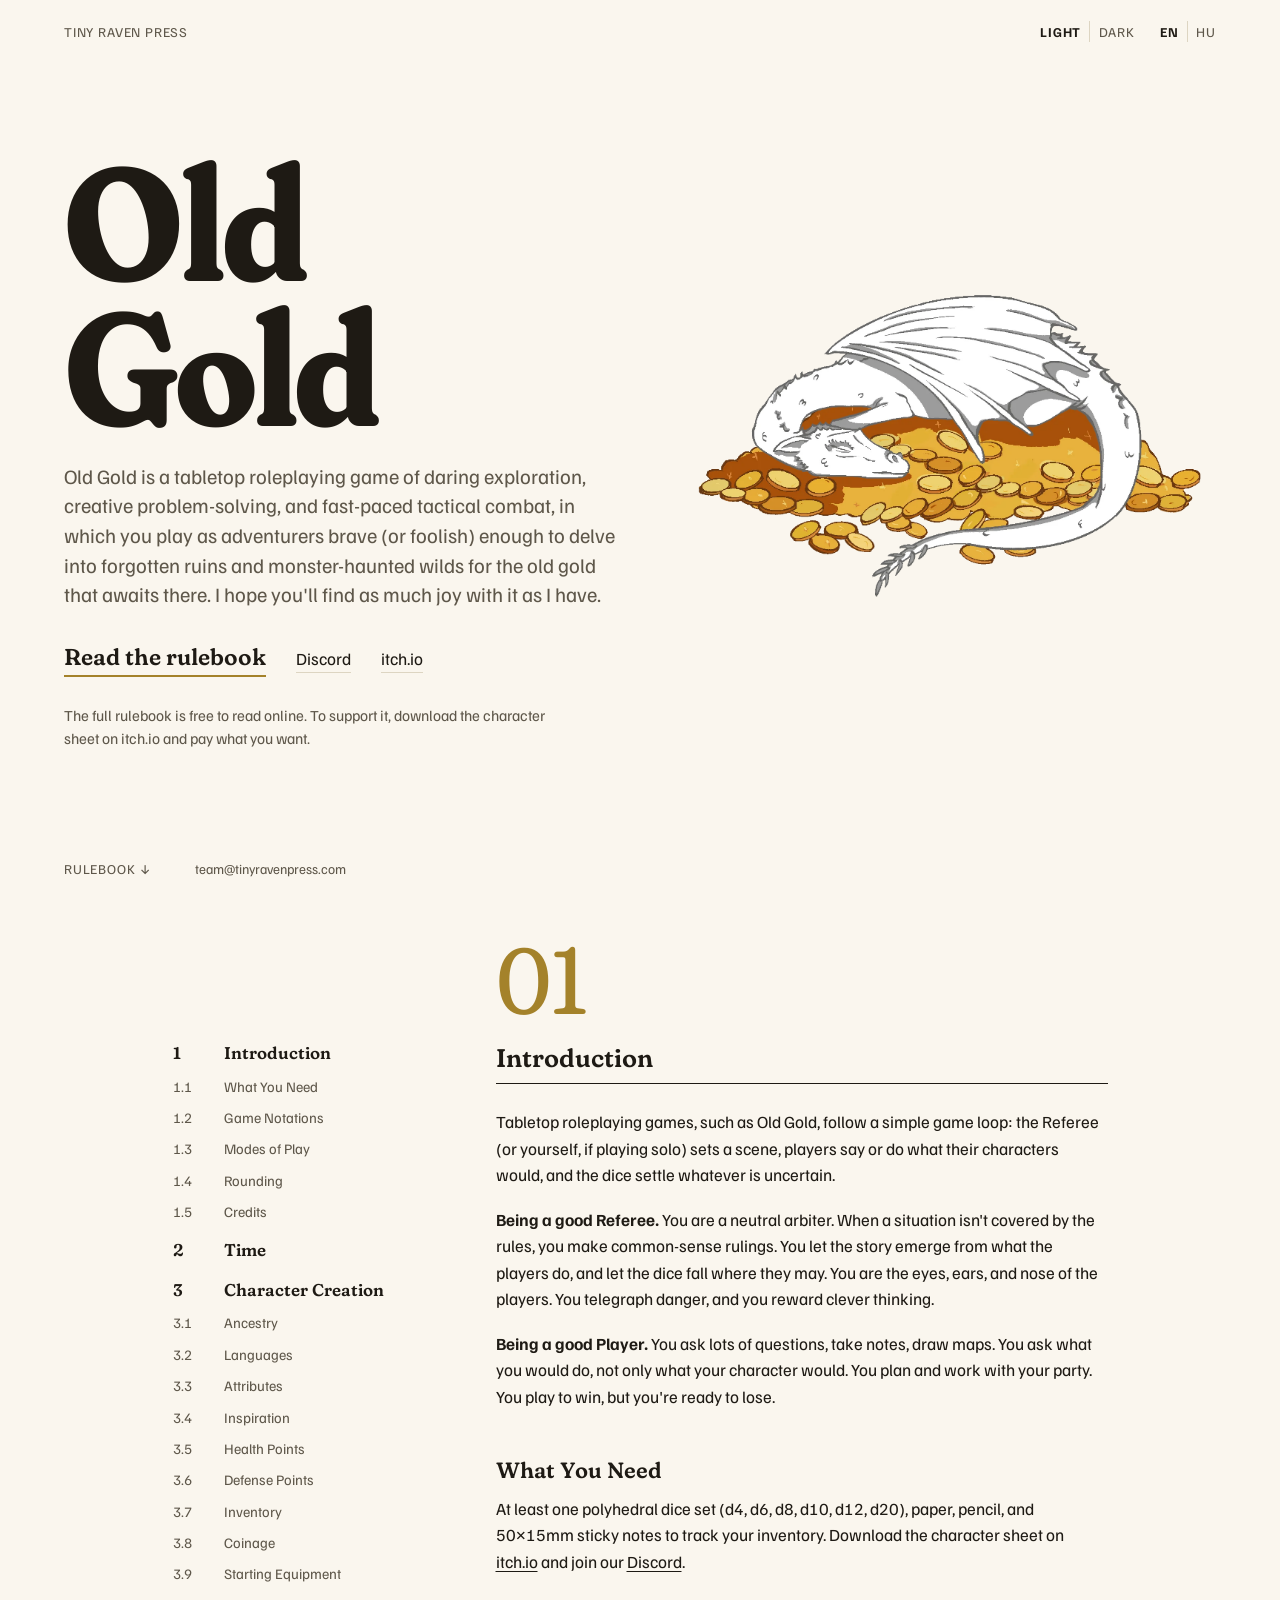
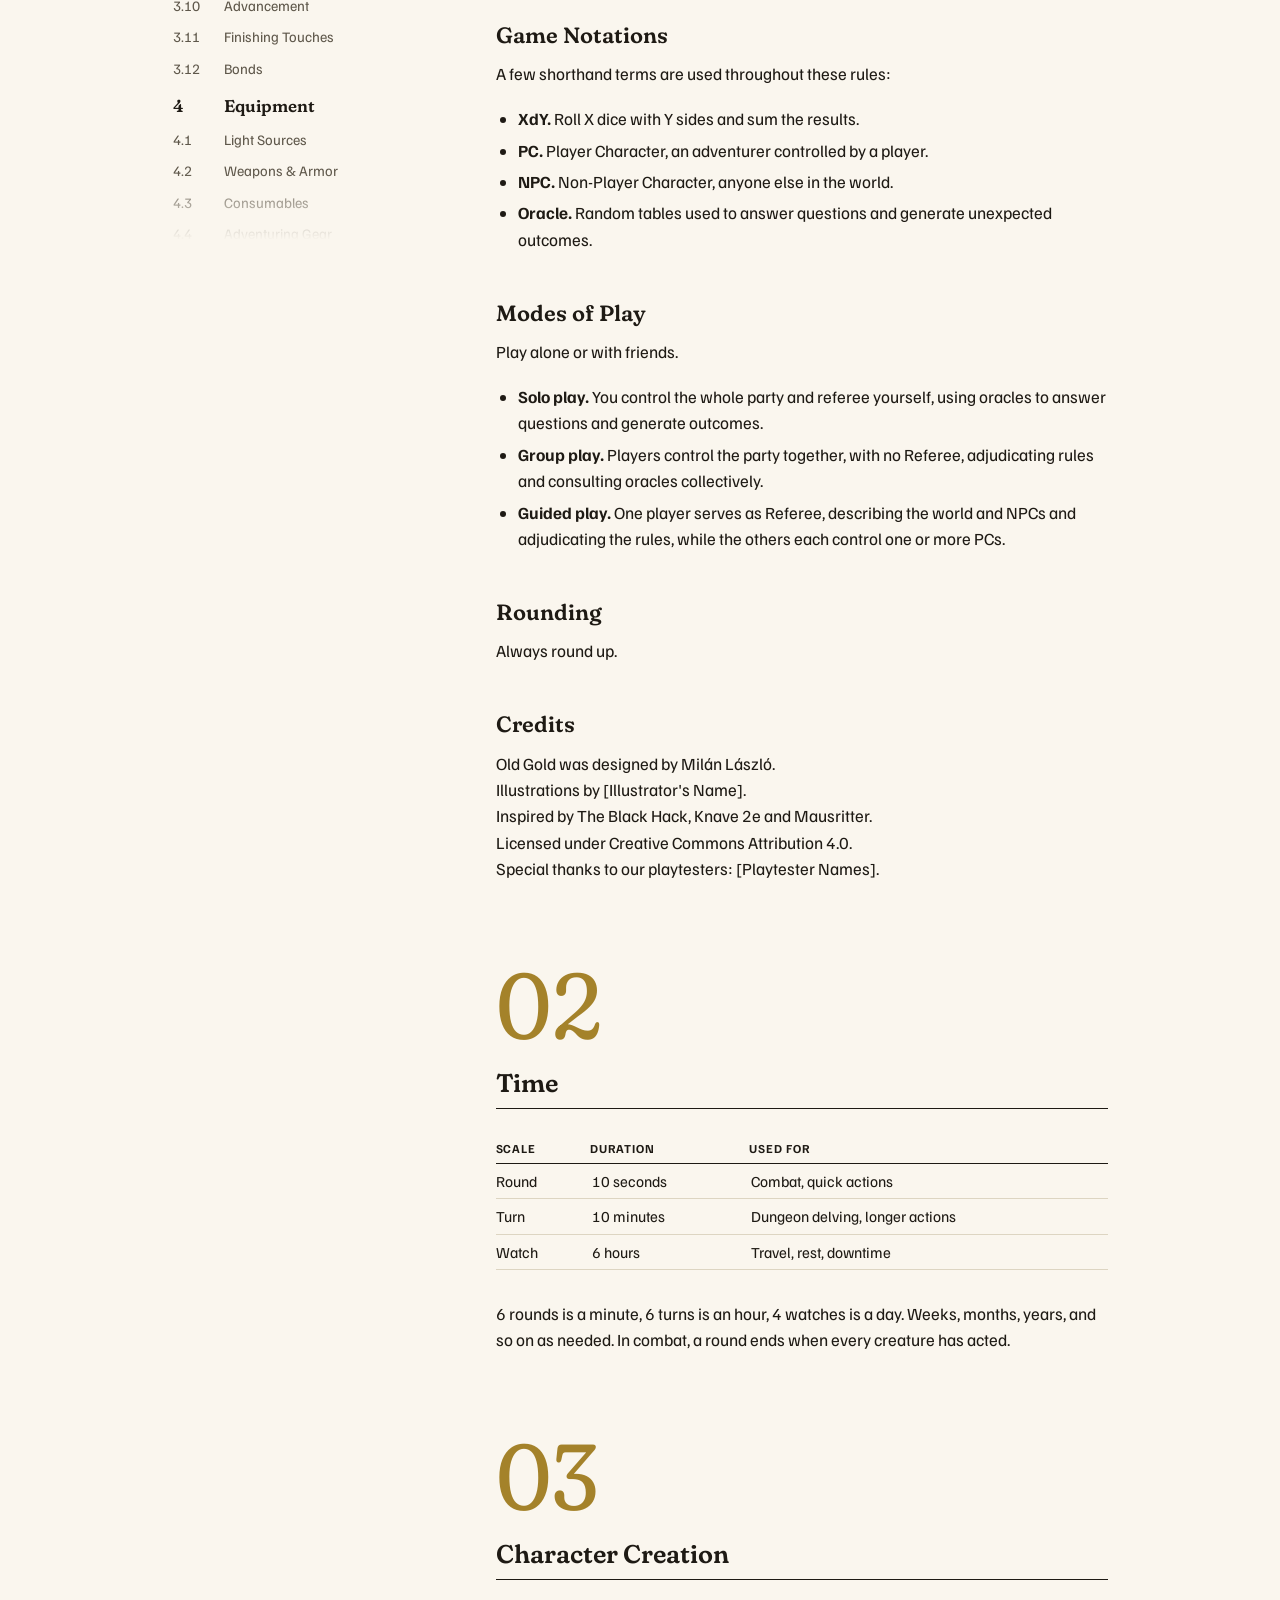
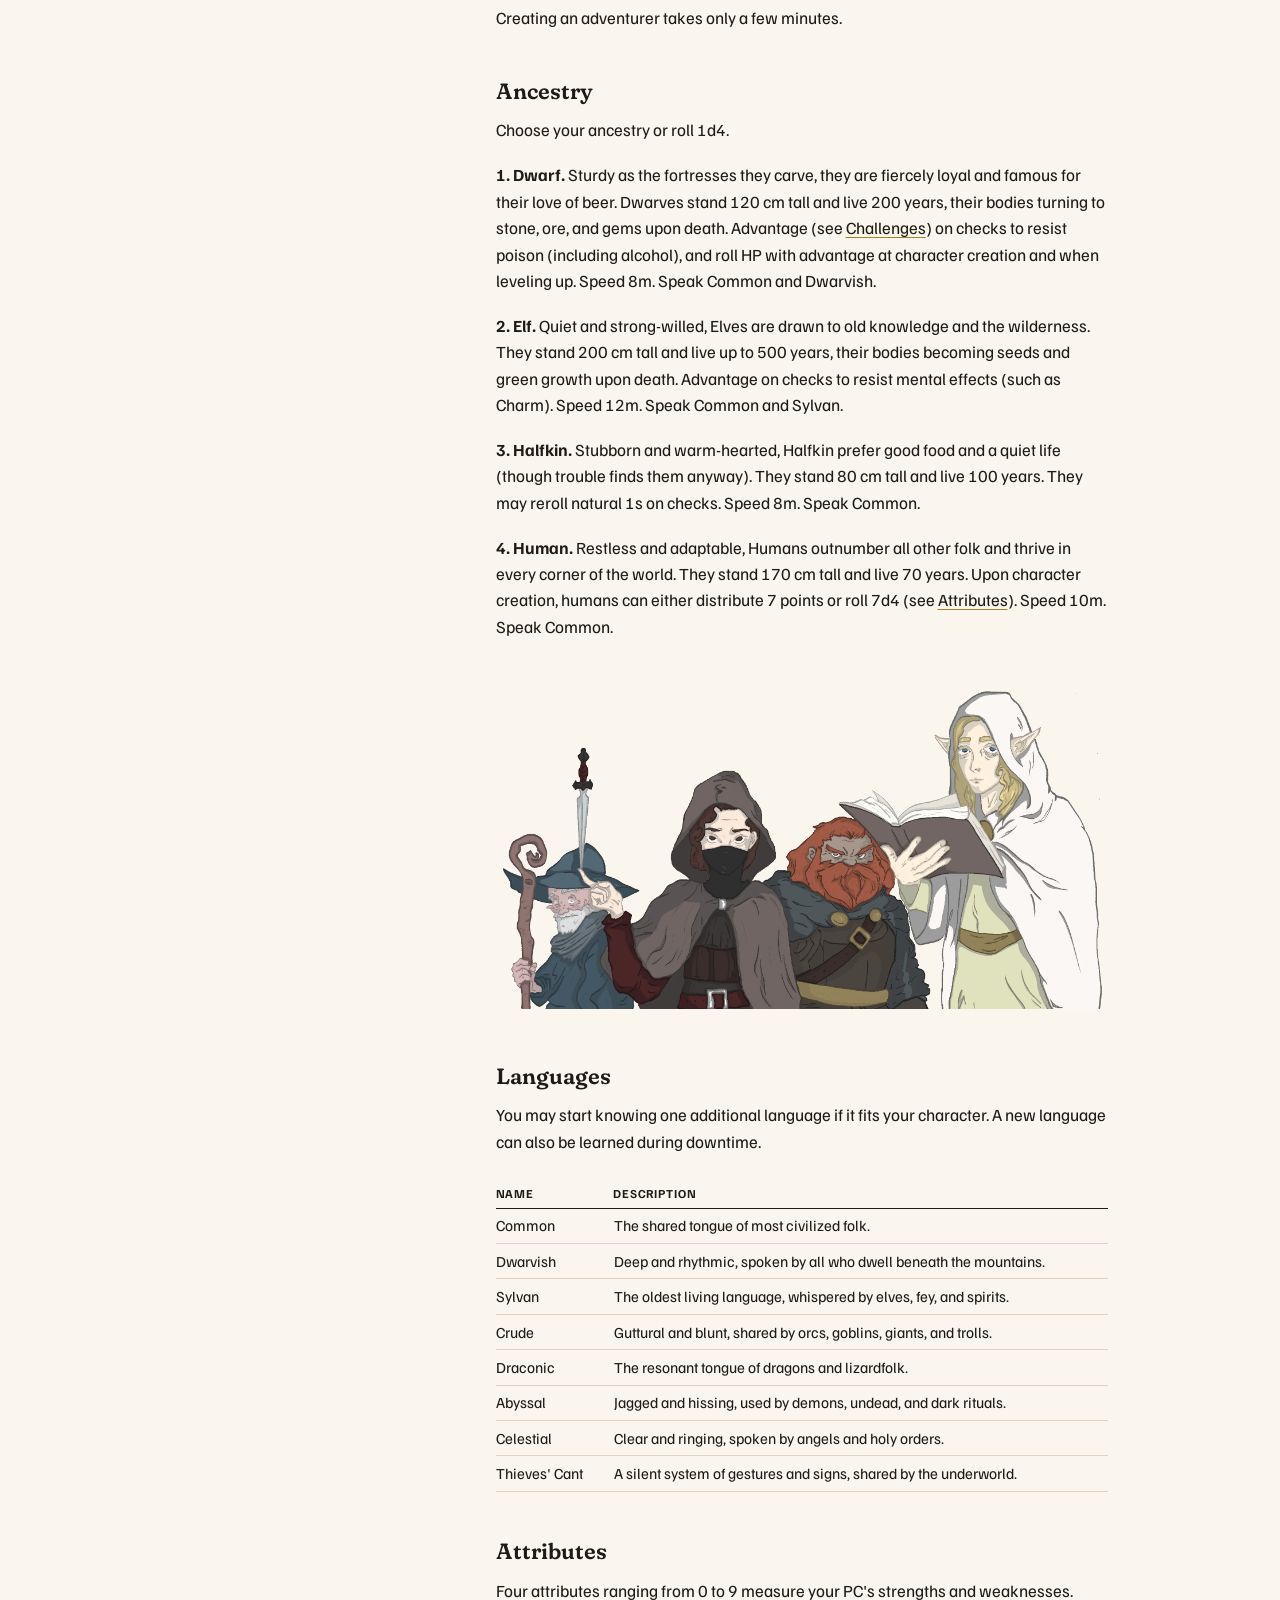
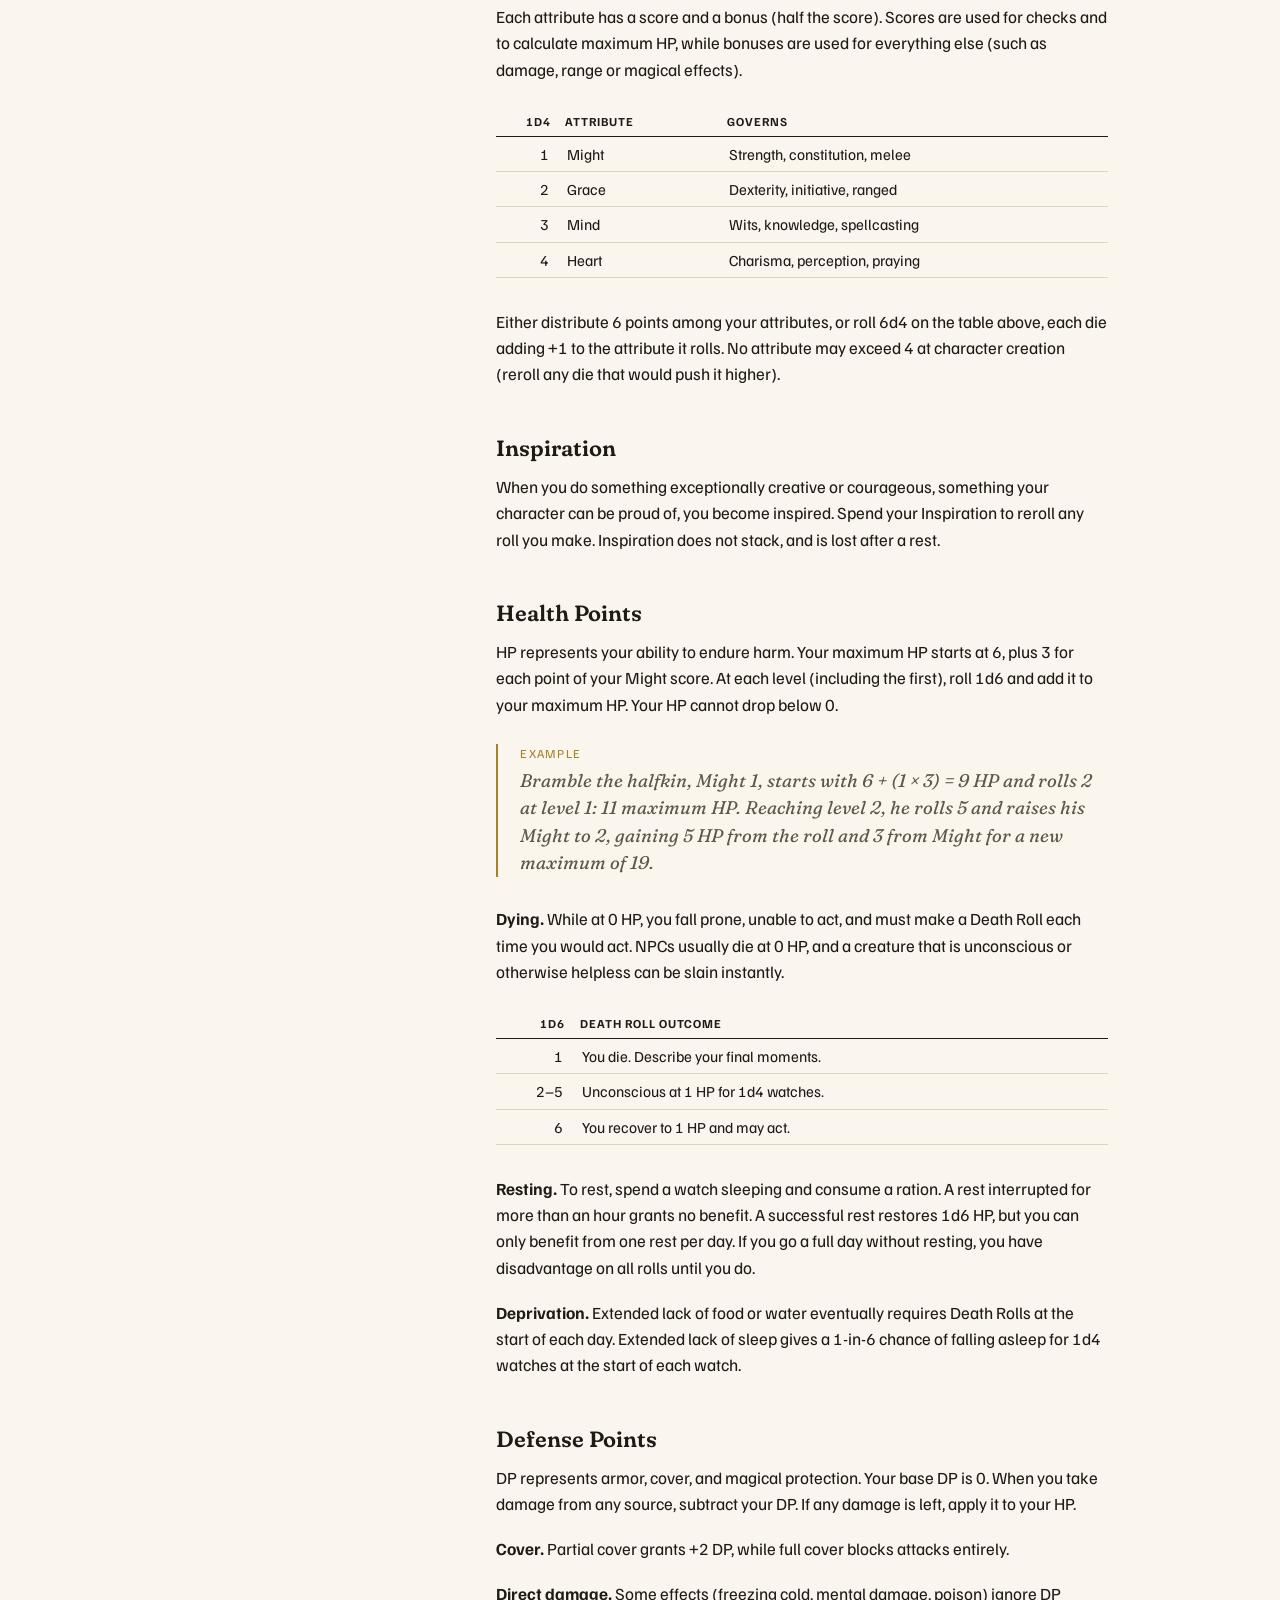
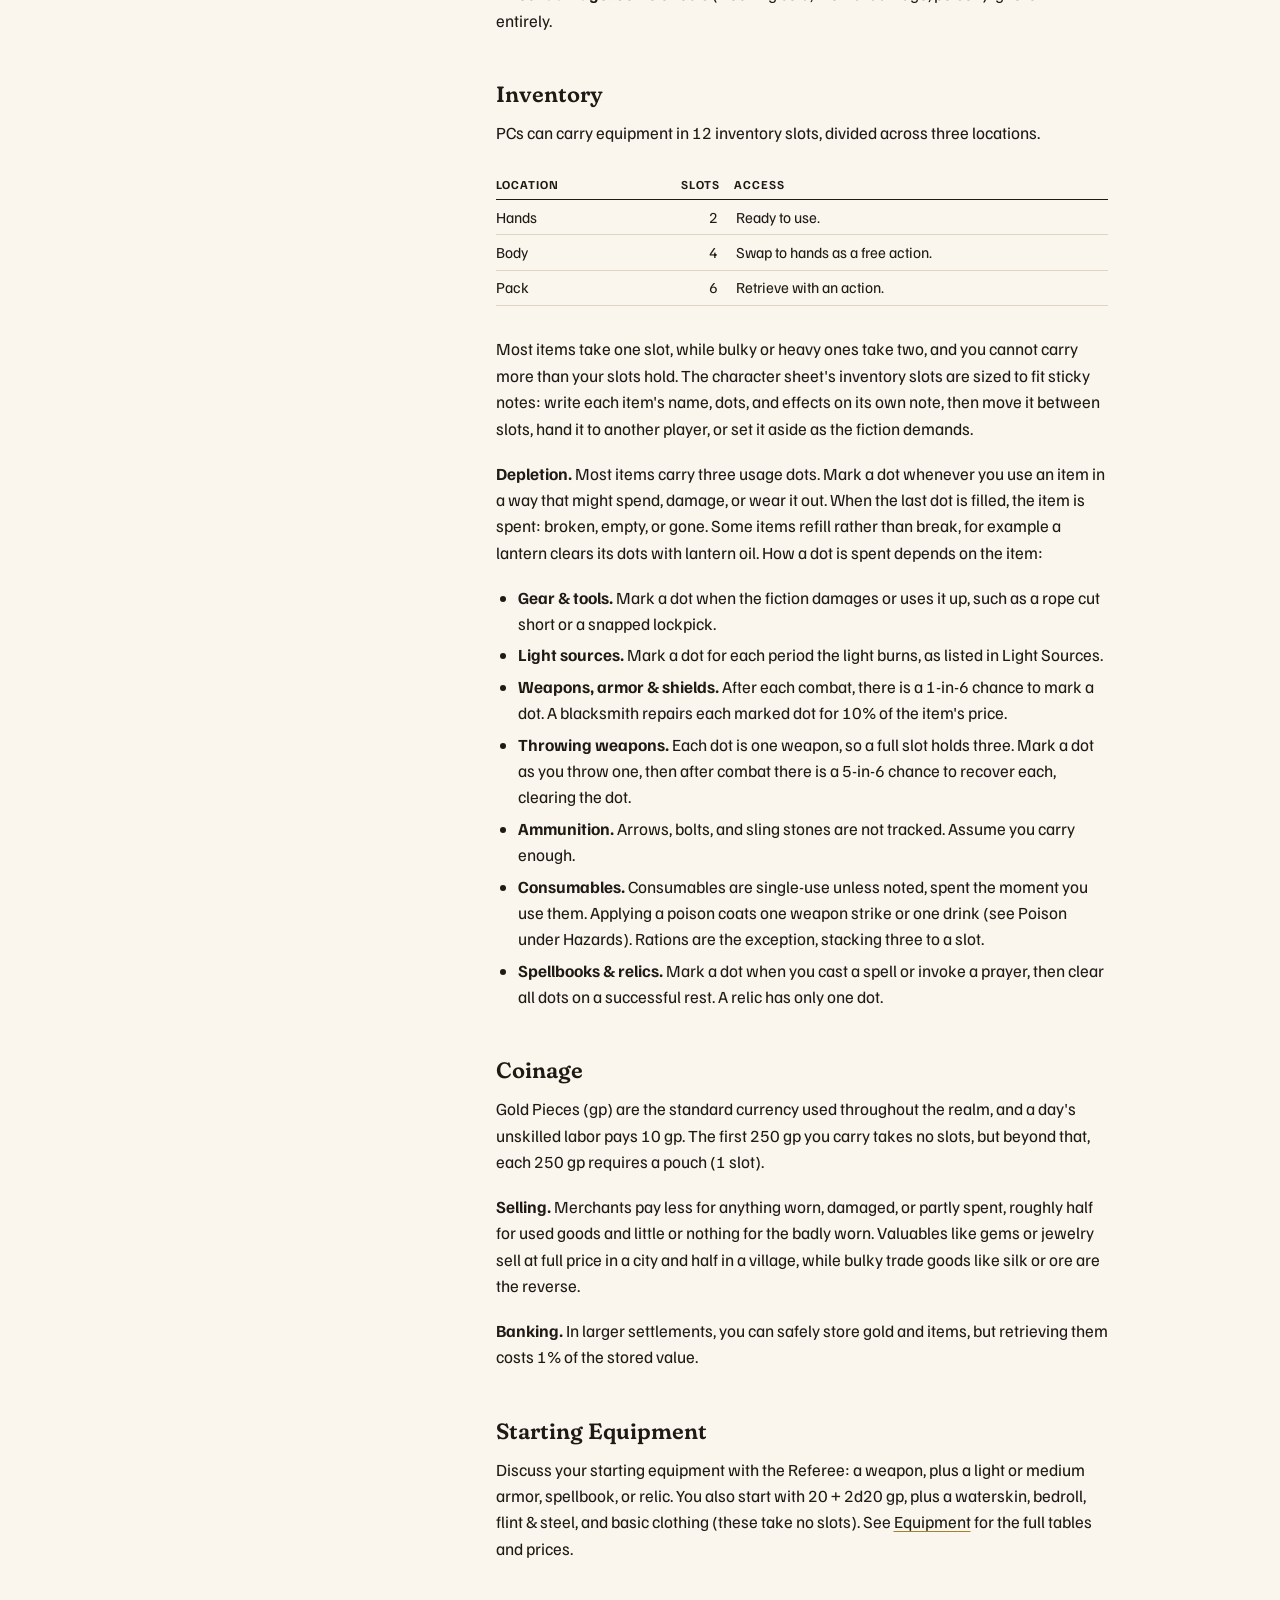
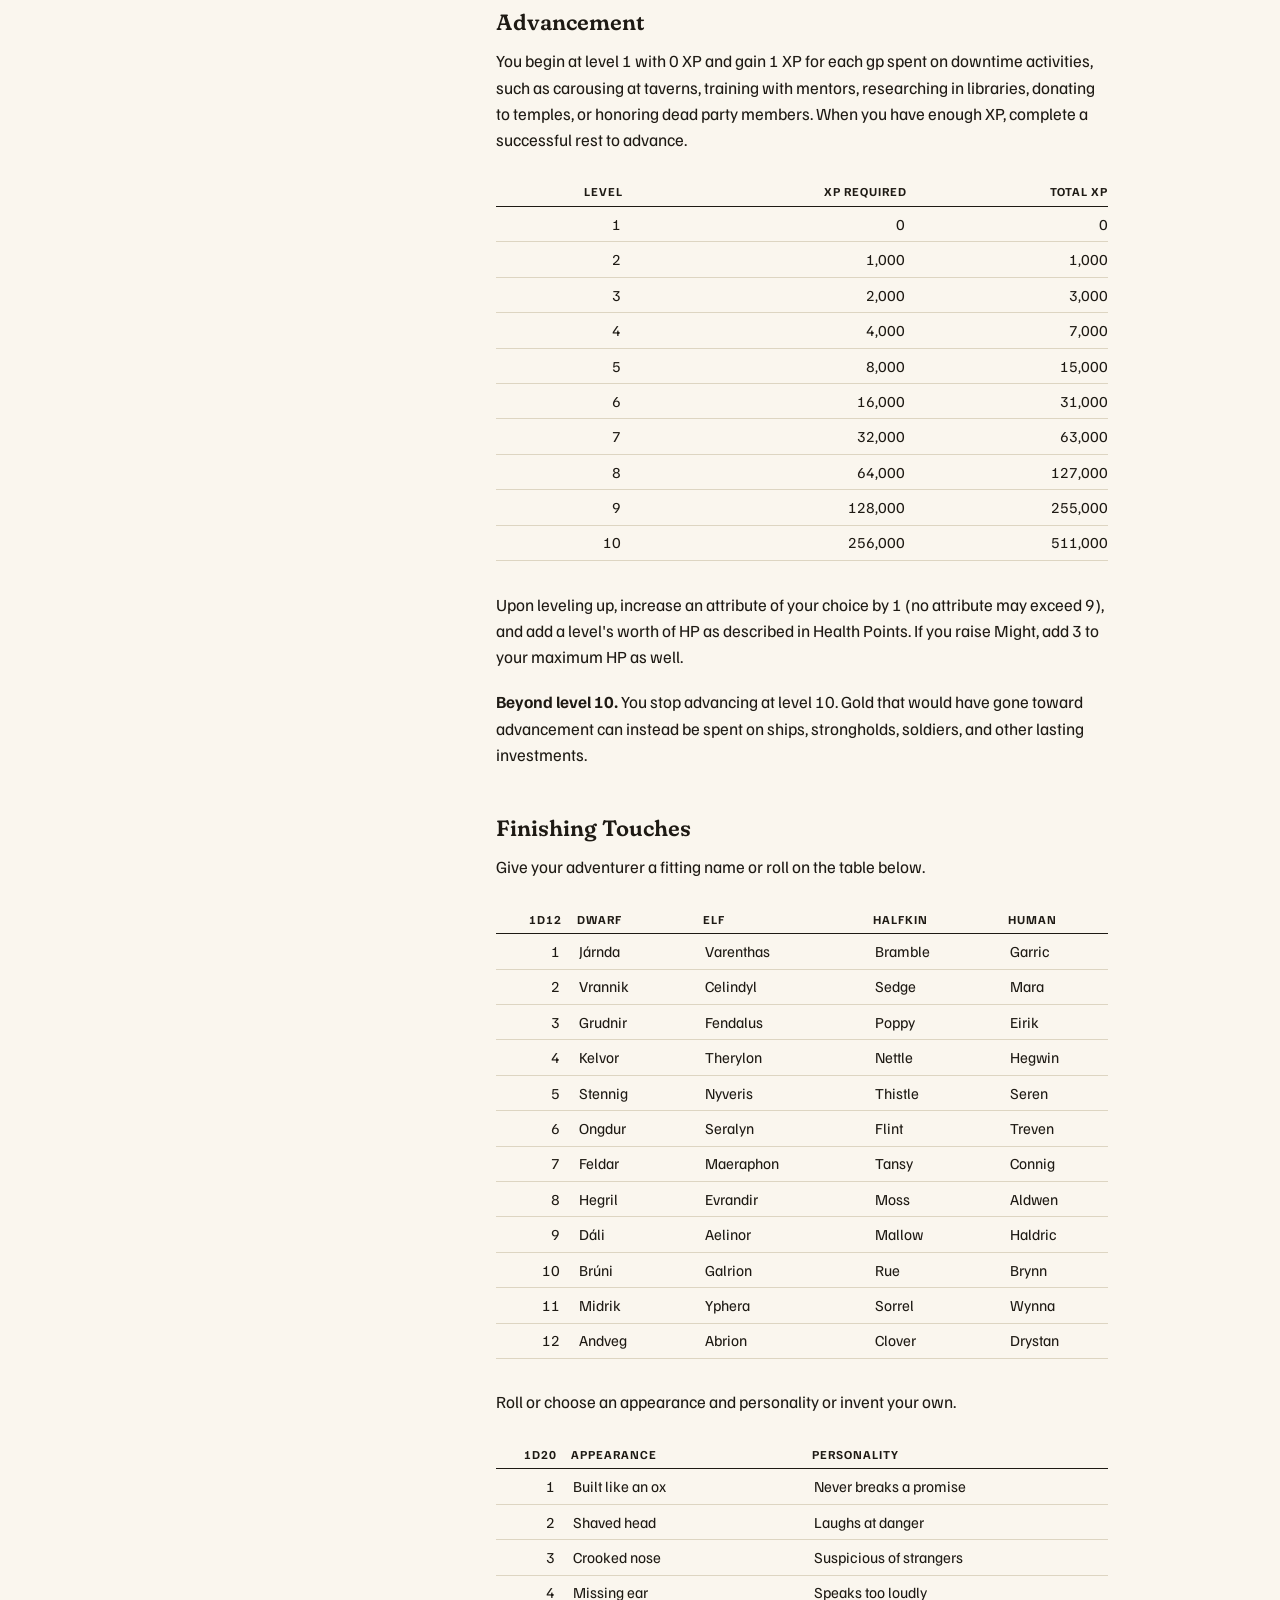
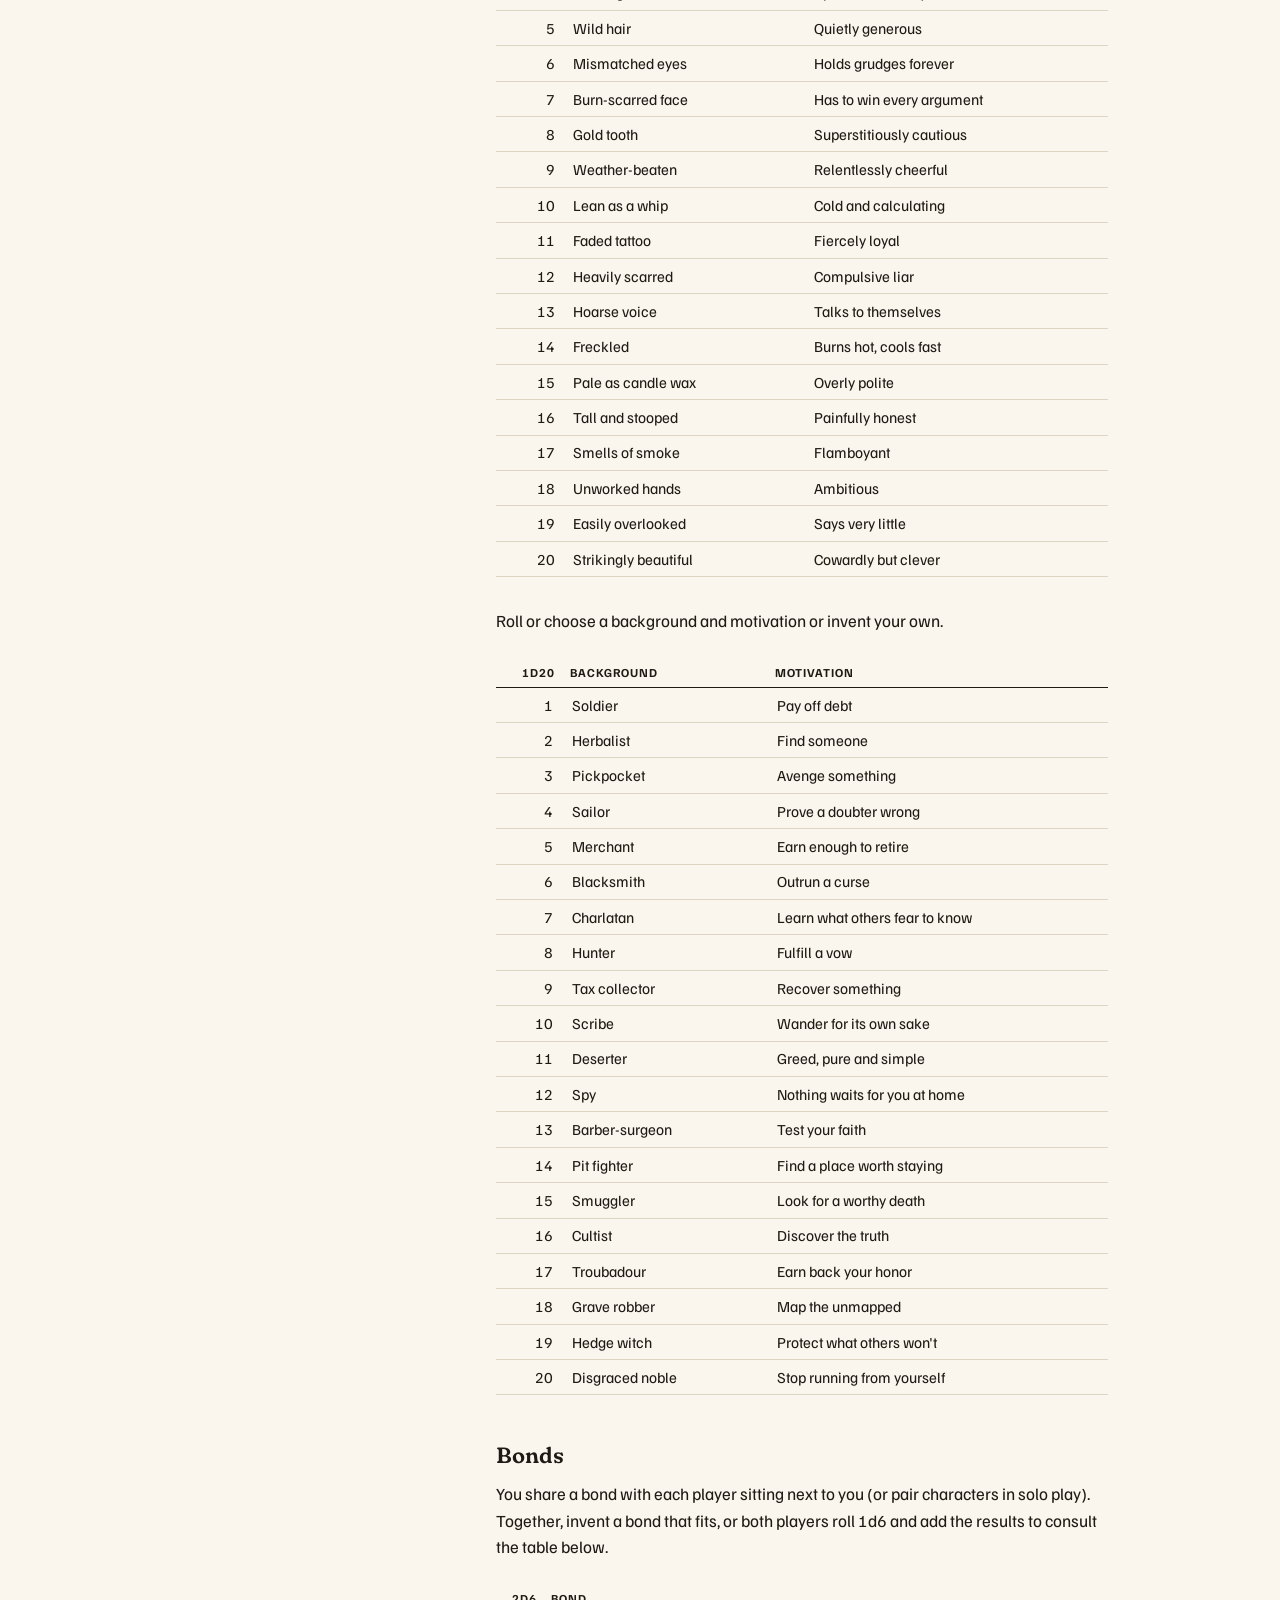
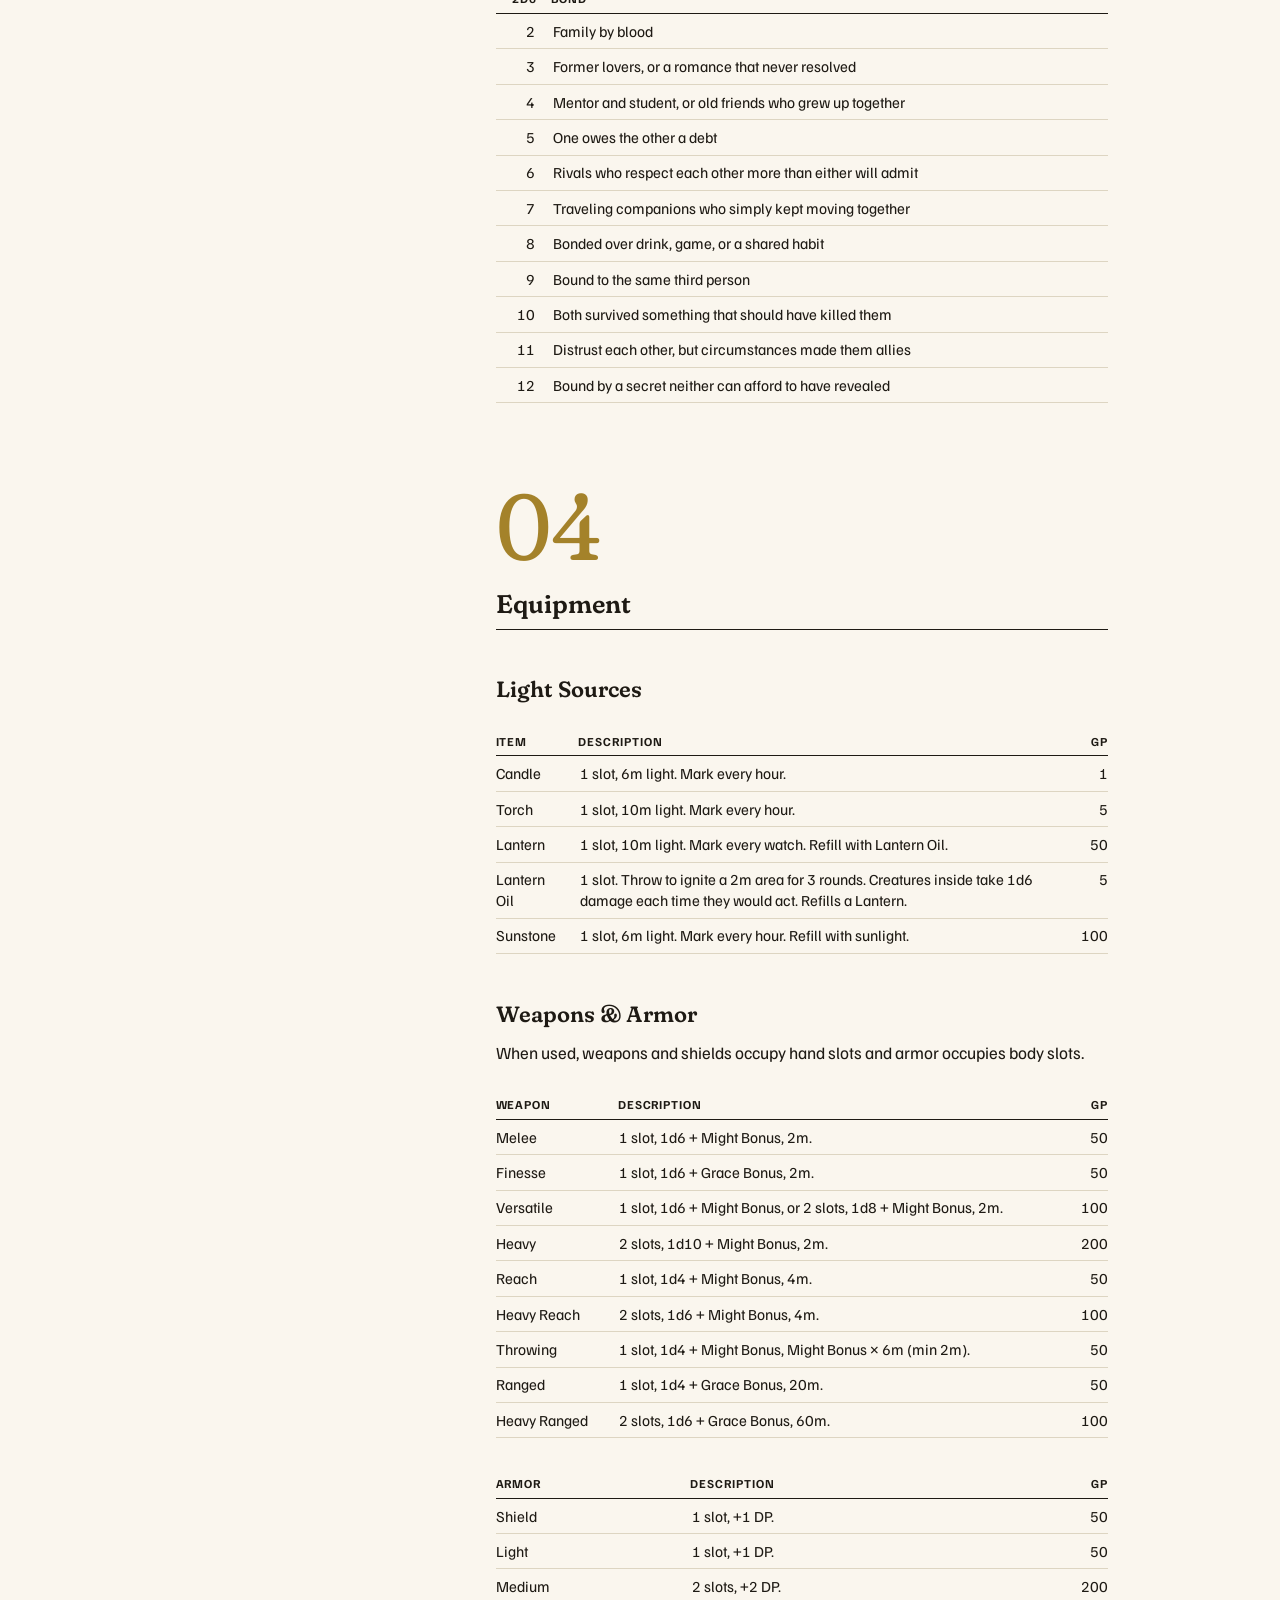
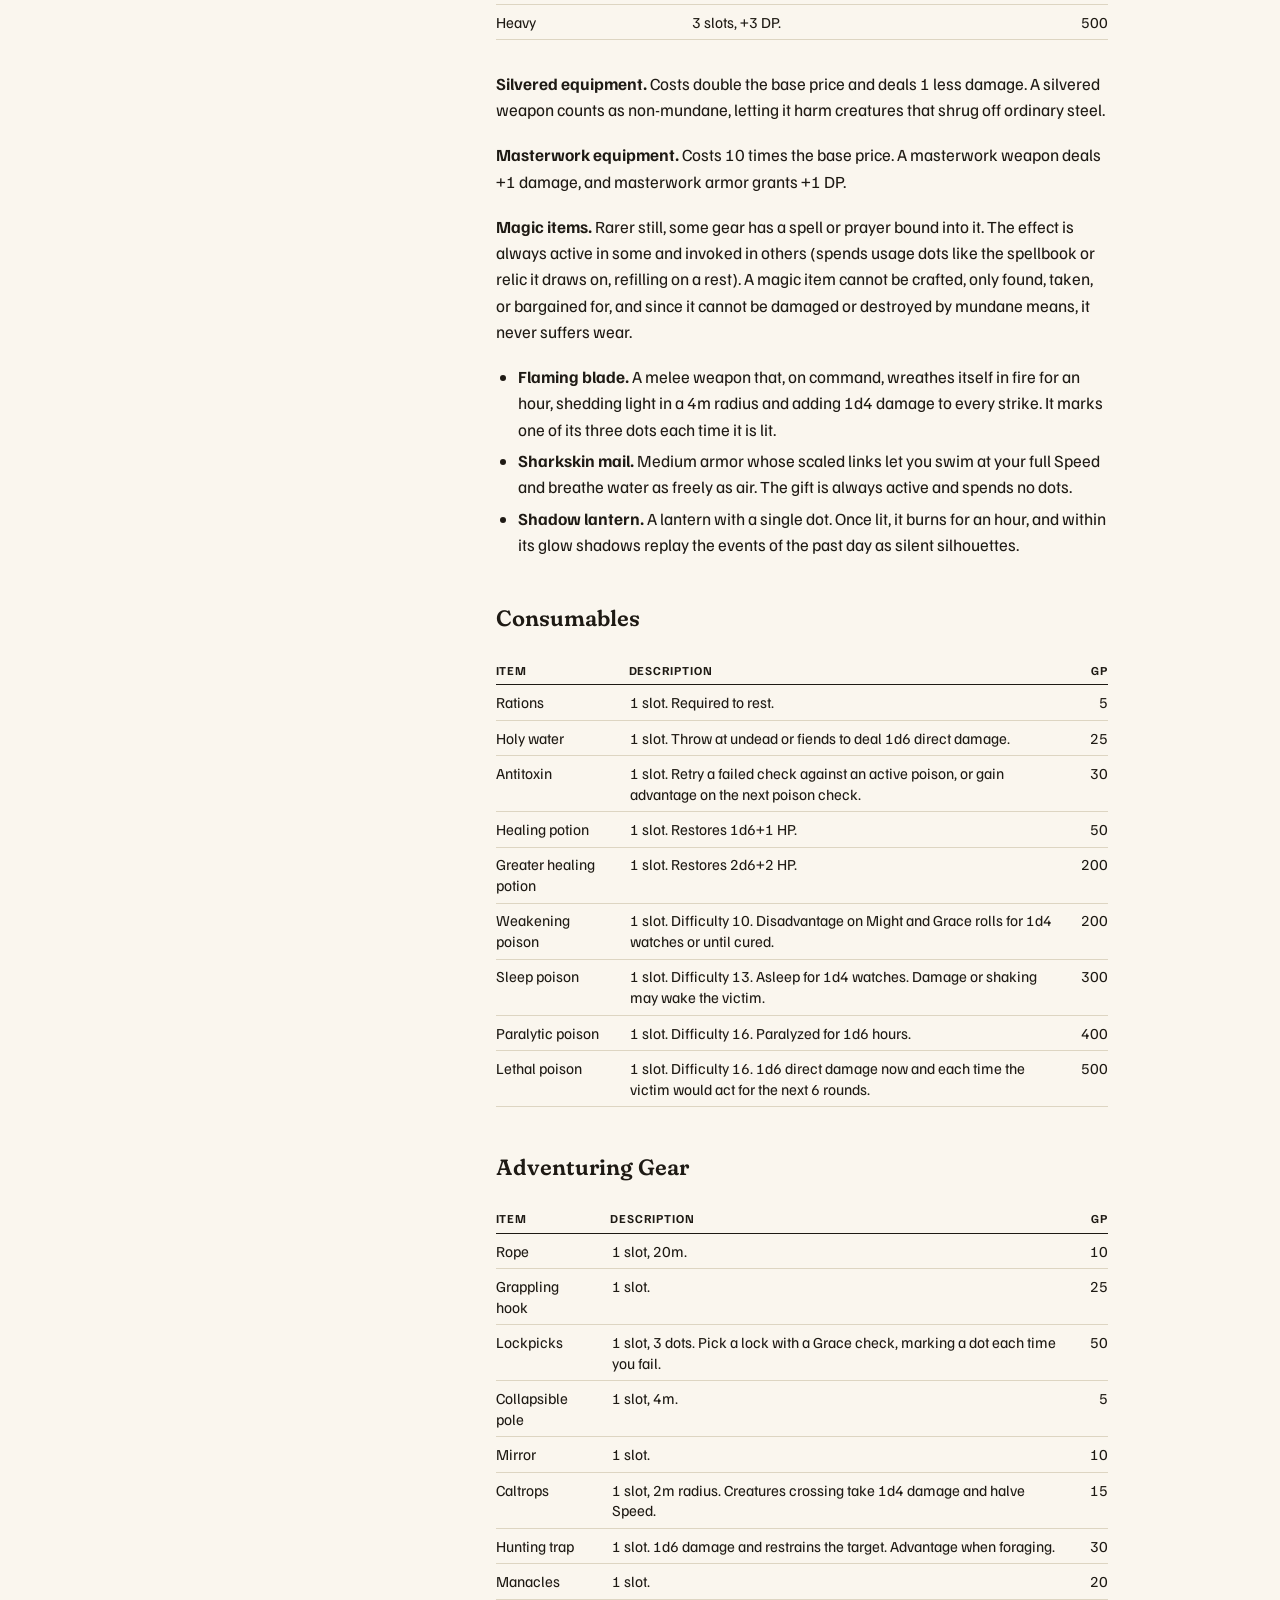
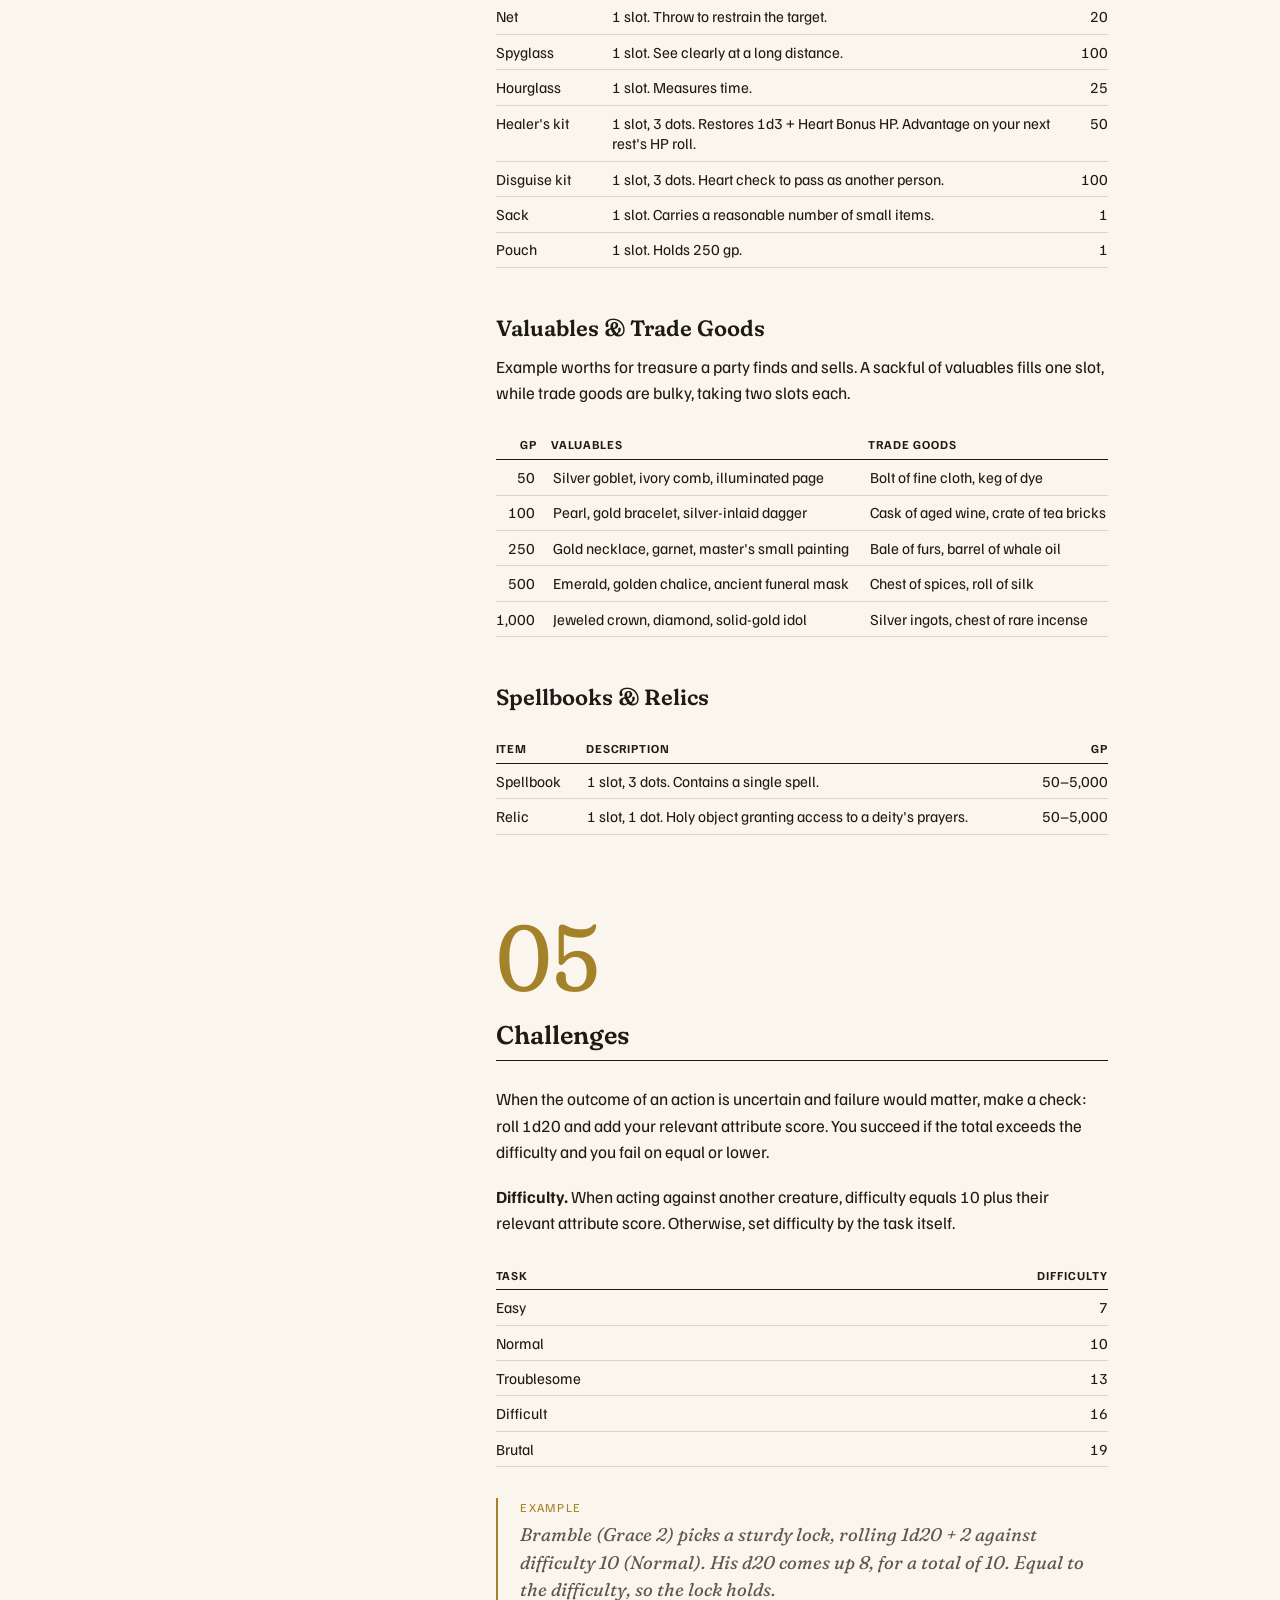
==== commit 41dcff13: "Add dark theme" ====
--- a/index.html
+++ b/index.html
@@ -5,7 +5,9 @@
 <meta name="viewport" content="width=device-width, initial-scale=1">
 <title>Old Gold — a fantasy adventure game</title>
 <meta name="description" content="A fantasy adventure game of daring exploration, creative problem-solving, and fast-paced tactical combat, with OSR roots and modern design. Read the full rulebook online, free.">
-<meta name="theme-color" content="#faf6ee">
+<meta name="theme-color" content="#faf6ee" media="(prefers-color-scheme: light)">
+<meta name="theme-color" content="#17140f" media="(prefers-color-scheme: dark)">
+<script>try{var t=localStorage.getItem('theme');if(t)document.documentElement.dataset.theme=t}catch(e){}</script>
 <link rel="icon" href="assets/img/favicon.png">
 <link rel="canonical" href="https://oldgoldrpg.com/">
 <link rel="alternate" hreflang="en" href="https://oldgoldrpg.com/">
@@ -34,7 +36,7 @@
 <header class="cover" id="top">
   <div class="cover-top">
     <span>Tiny Raven Press</span>
-    <nav class="lang" aria-label="Language"><span class="on" lang="en">EN</span><a href="hu/" hreflang="hu" lang="hu" data-lang-switch>HU</a></nav>
+    <div><nav class="lang theme" aria-label="Color scheme"><button type="button" data-theme-set="light">Light</button><button type="button" data-theme-set="dark">Dark</button></nav><nav class="lang" aria-label="Language"><span class="on" lang="en">EN</span><a href="hu/" hreflang="hu" lang="hu" data-lang-switch>HU</a></nav></div>
   </div>
   <div class="cover-main">
     <div class="cover-text">
--- a/assets/css/styles.css
+++ b/assets/css/styles.css
@@ -10,6 +10,19 @@
   --measure: 36em;
   --index: 15rem;
   --soft: "SOFT" 100, "WONK" 1;
+  color-scheme: light;
+}
+/* dark tokens live in one place; the media block covers "system" and the
+   attribute block covers the reader's own choice, so both must stay in sync */
+@media (prefers-color-scheme: dark) {
+  :root:not([data-theme="light"]) {
+    --paper: #17140f; --ink: #ece5d6; --ink-2: #a89f8c; --rule: #3a342a; --gold: #d2a94a;
+    color-scheme: dark;
+  }
+}
+:root[data-theme="dark"] {
+  --paper: #17140f; --ink: #ece5d6; --ink-2: #a89f8c; --rule: #3a342a; --gold: #d2a94a;
+  color-scheme: dark;
 }
 * { box-sizing: border-box; }
 html {
@@ -48,6 +61,12 @@
 .lang .on { color: var(--ink); font-weight: 700; }
 .lang a { color: var(--ink-2); }
 .lang a:hover { color: var(--gold); }
+.cover-top { flex-wrap: wrap; }
+.cover-top > div { display: flex; flex-wrap: wrap; gap: .5rem 1.5rem; }
+.theme button { background: none; border: 0; font: inherit; letter-spacing: inherit; text-transform: inherit; color: var(--ink-2); cursor: pointer; }
+.theme button + button { border-left: 1px solid var(--rule); }
+.theme button:hover { color: var(--gold); }
+.theme .on { color: var(--ink); font-weight: 700; cursor: default; }
 .cover-bottom a[href^="mailto"] { text-transform: none; letter-spacing: 0; }
 .cover-main { display: grid; grid-template-columns: minmax(0, 1fr); gap: 2rem; align-items: center; }
 @media (min-width: 900px) {
@@ -232,7 +251,7 @@
 }
 .pill:hover { background: var(--gold); }
 dialog { border: 1px solid var(--ink); padding: 0; width: min(46rem, calc(100% - 2rem)); max-height: 85vh; background: var(--paper); color: var(--ink); }
-dialog::backdrop { background: rgba(30, 26, 20, .4); }
+dialog::backdrop { background: rgba(0, 0, 0, .45); }
 .dialog-in { padding: 1.5rem 1.75rem 1.75rem; }
 .dialog-head { display: flex; justify-content: space-between; align-items: baseline; margin-bottom: 1.25rem; }
 .dialog-title { font-size: 1.2rem; font-weight: 600; color: var(--gold); }
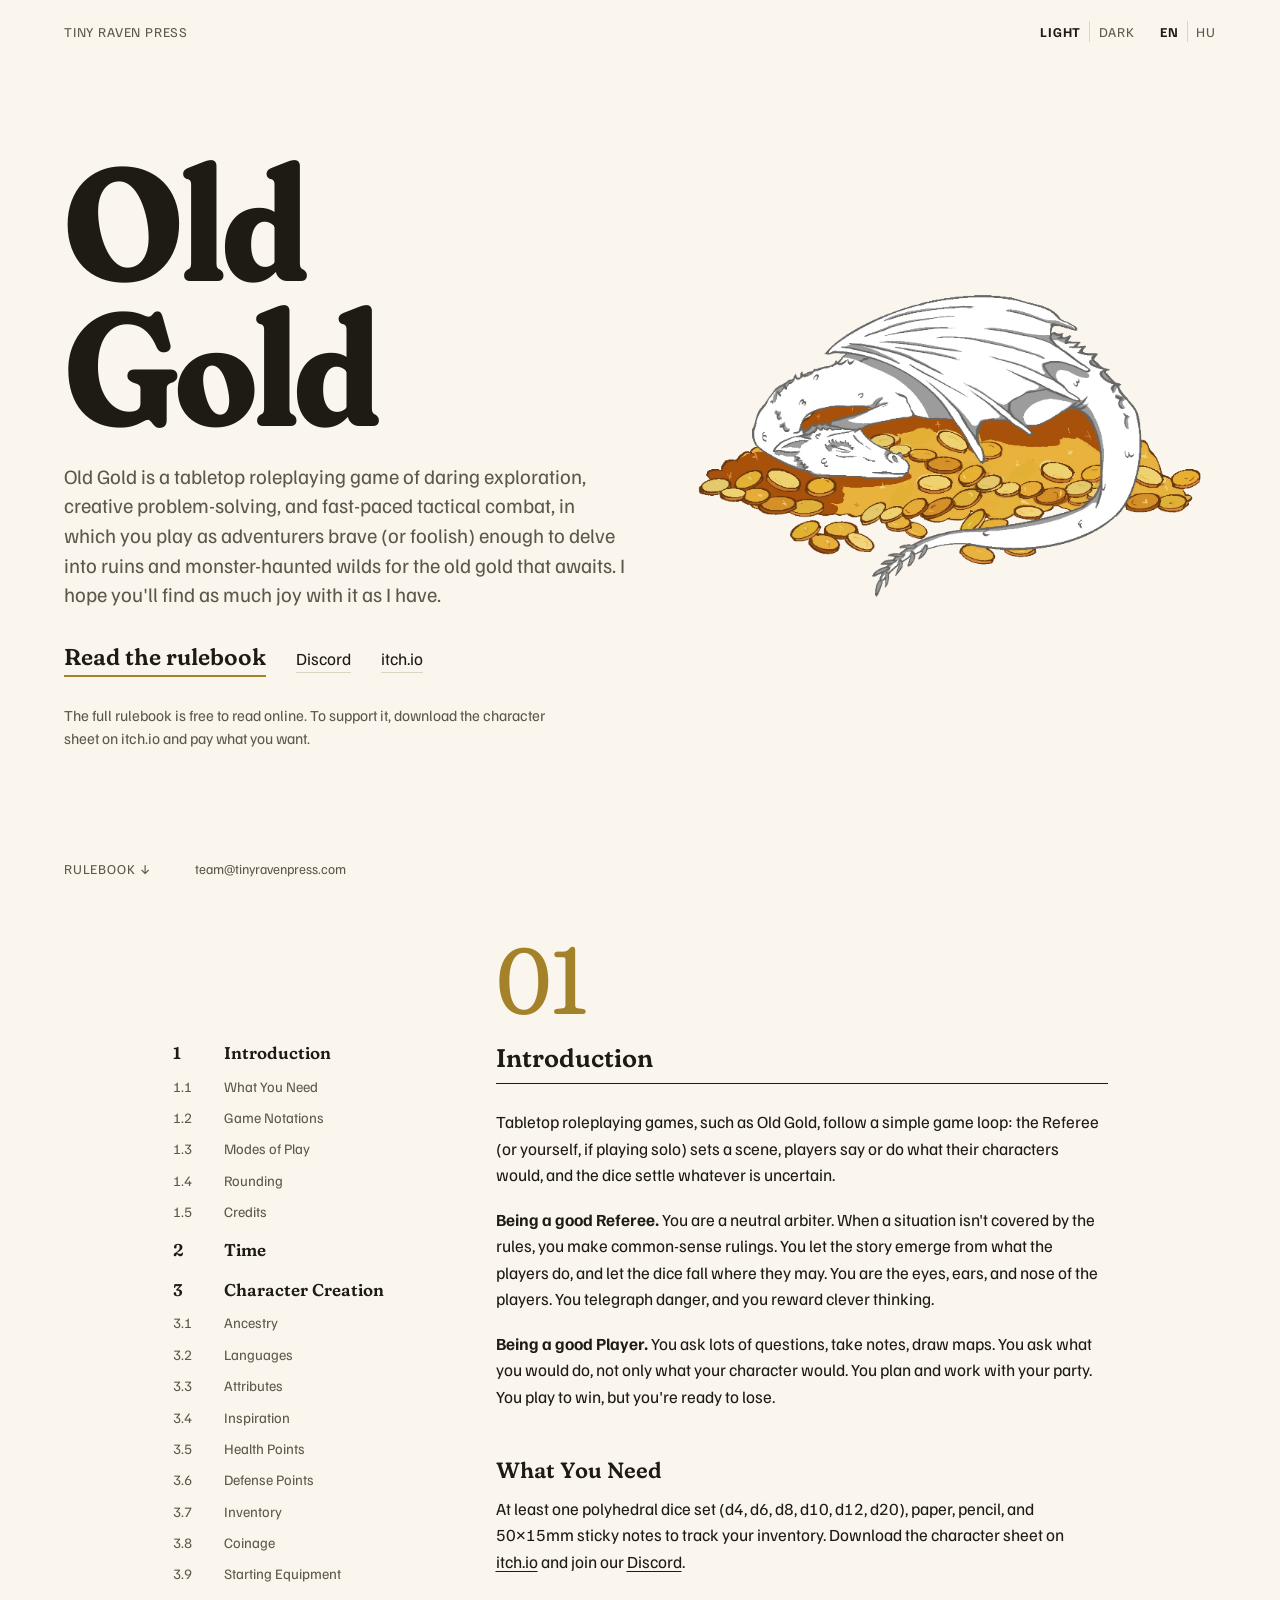
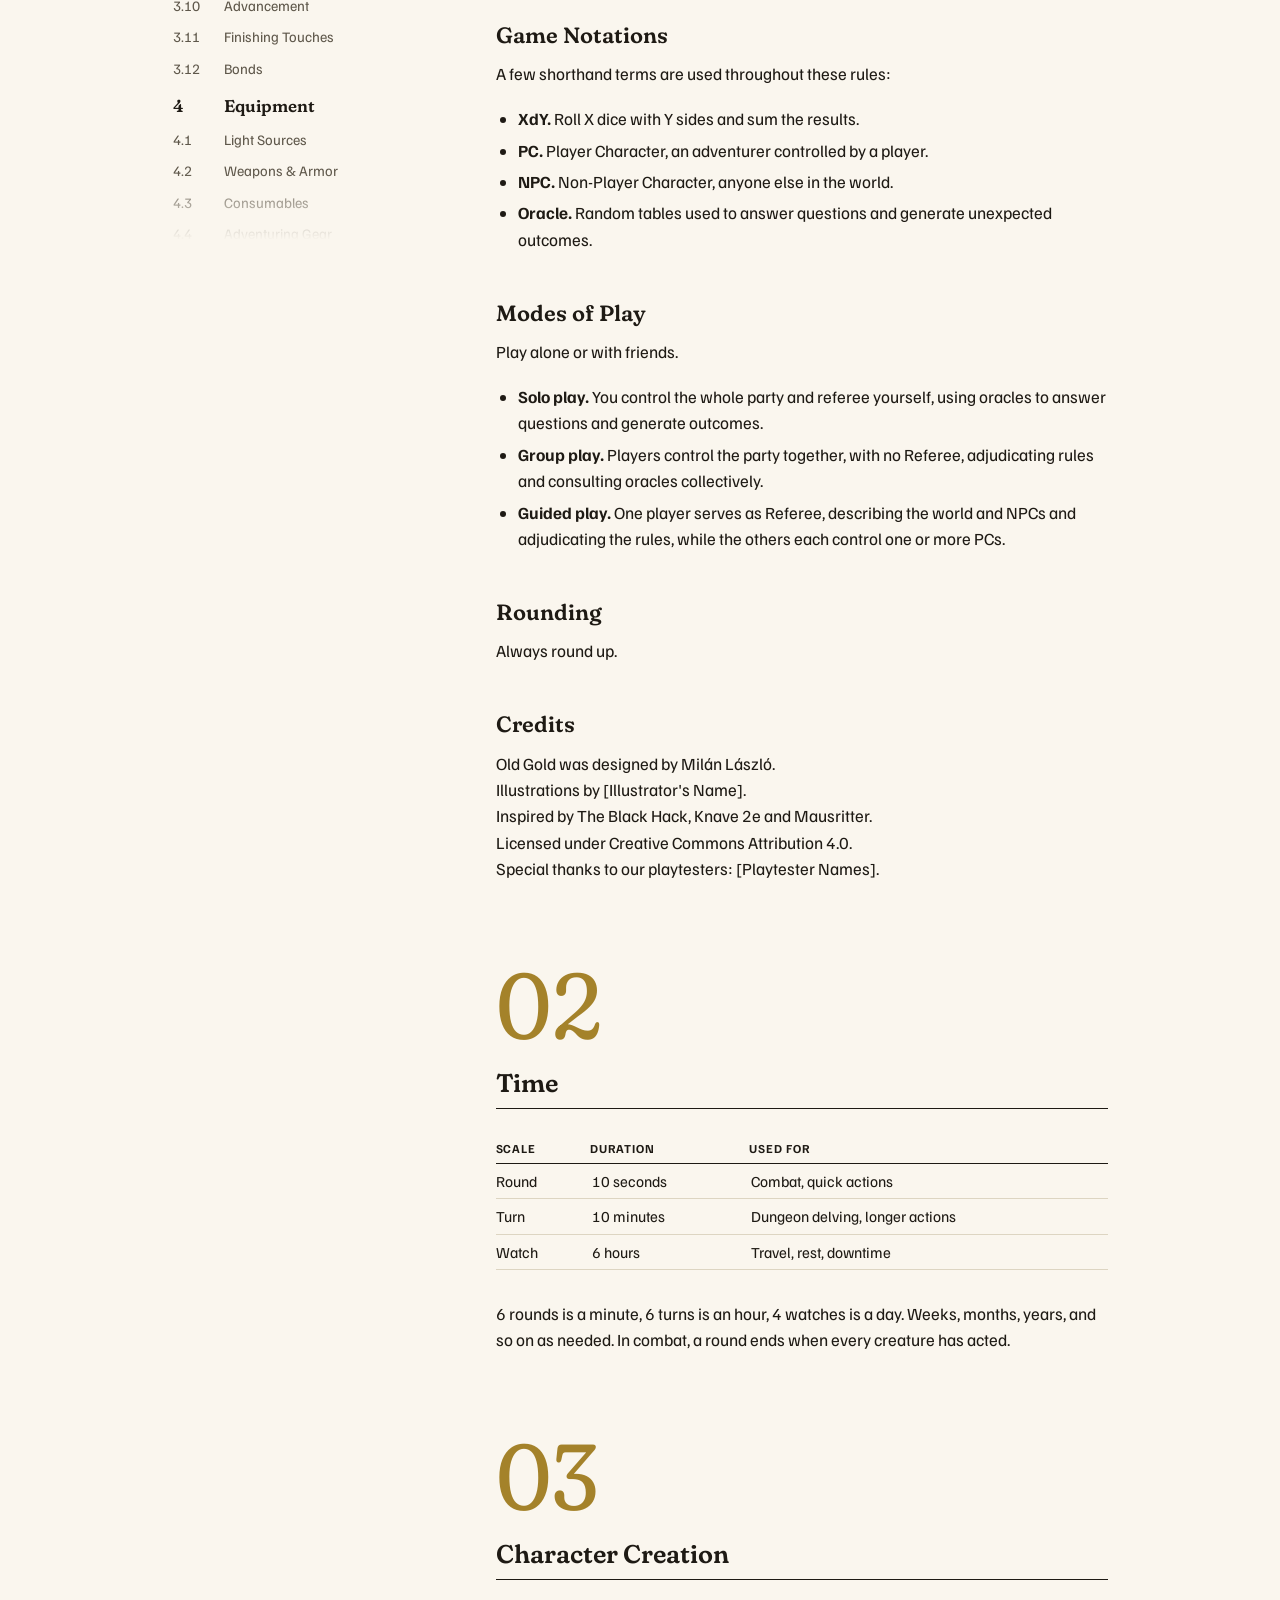
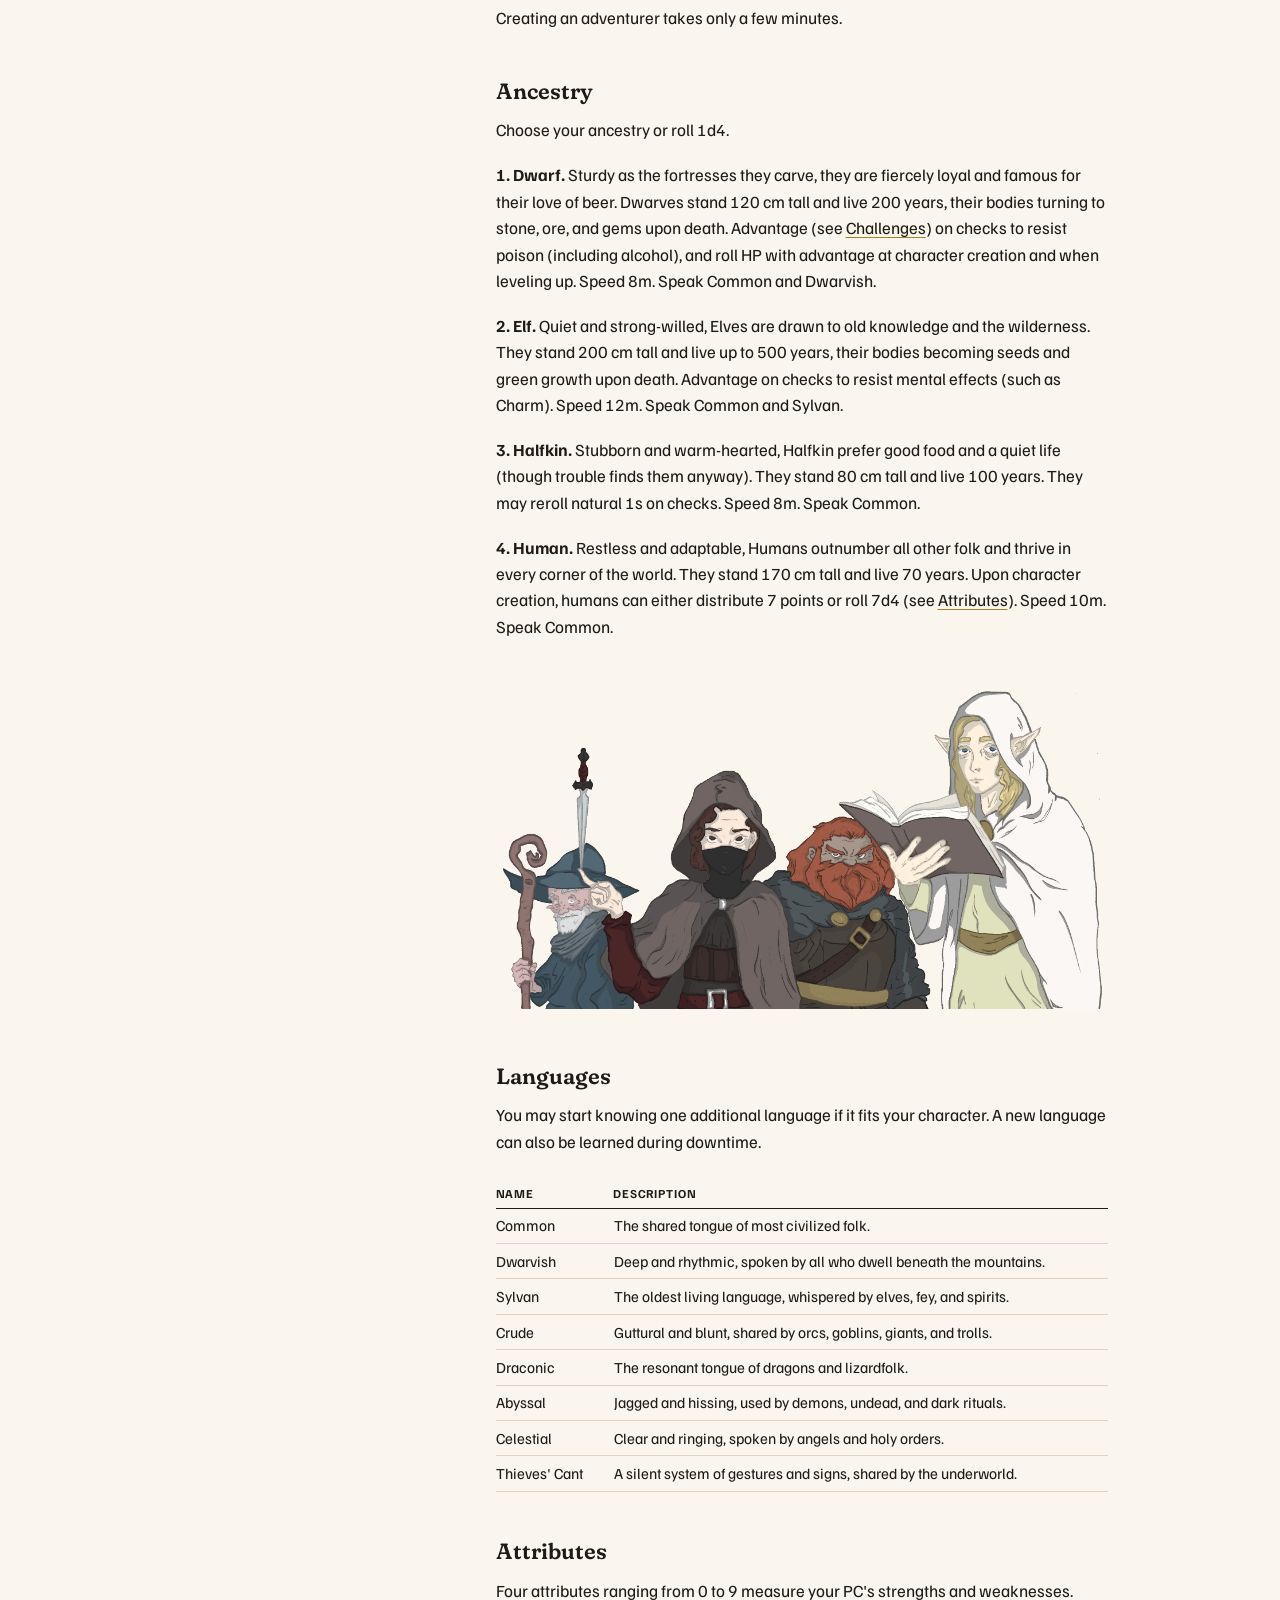
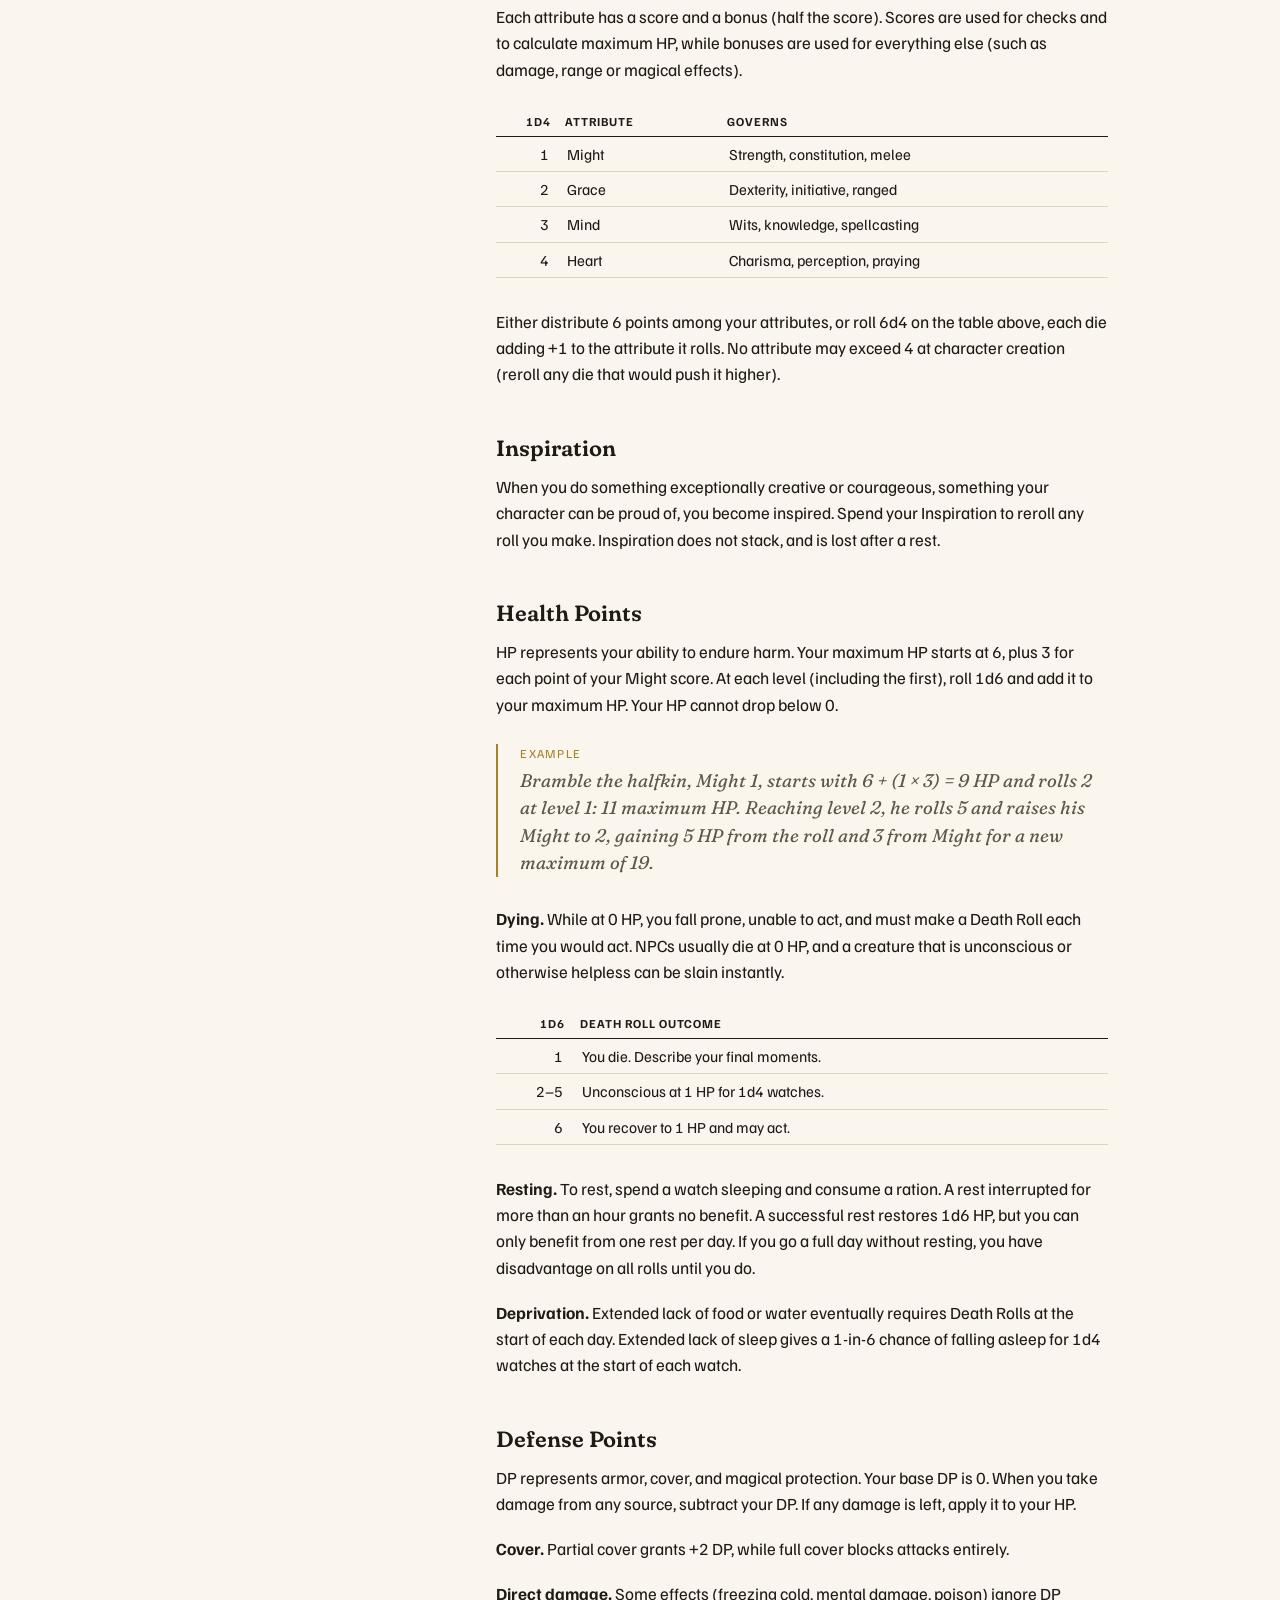
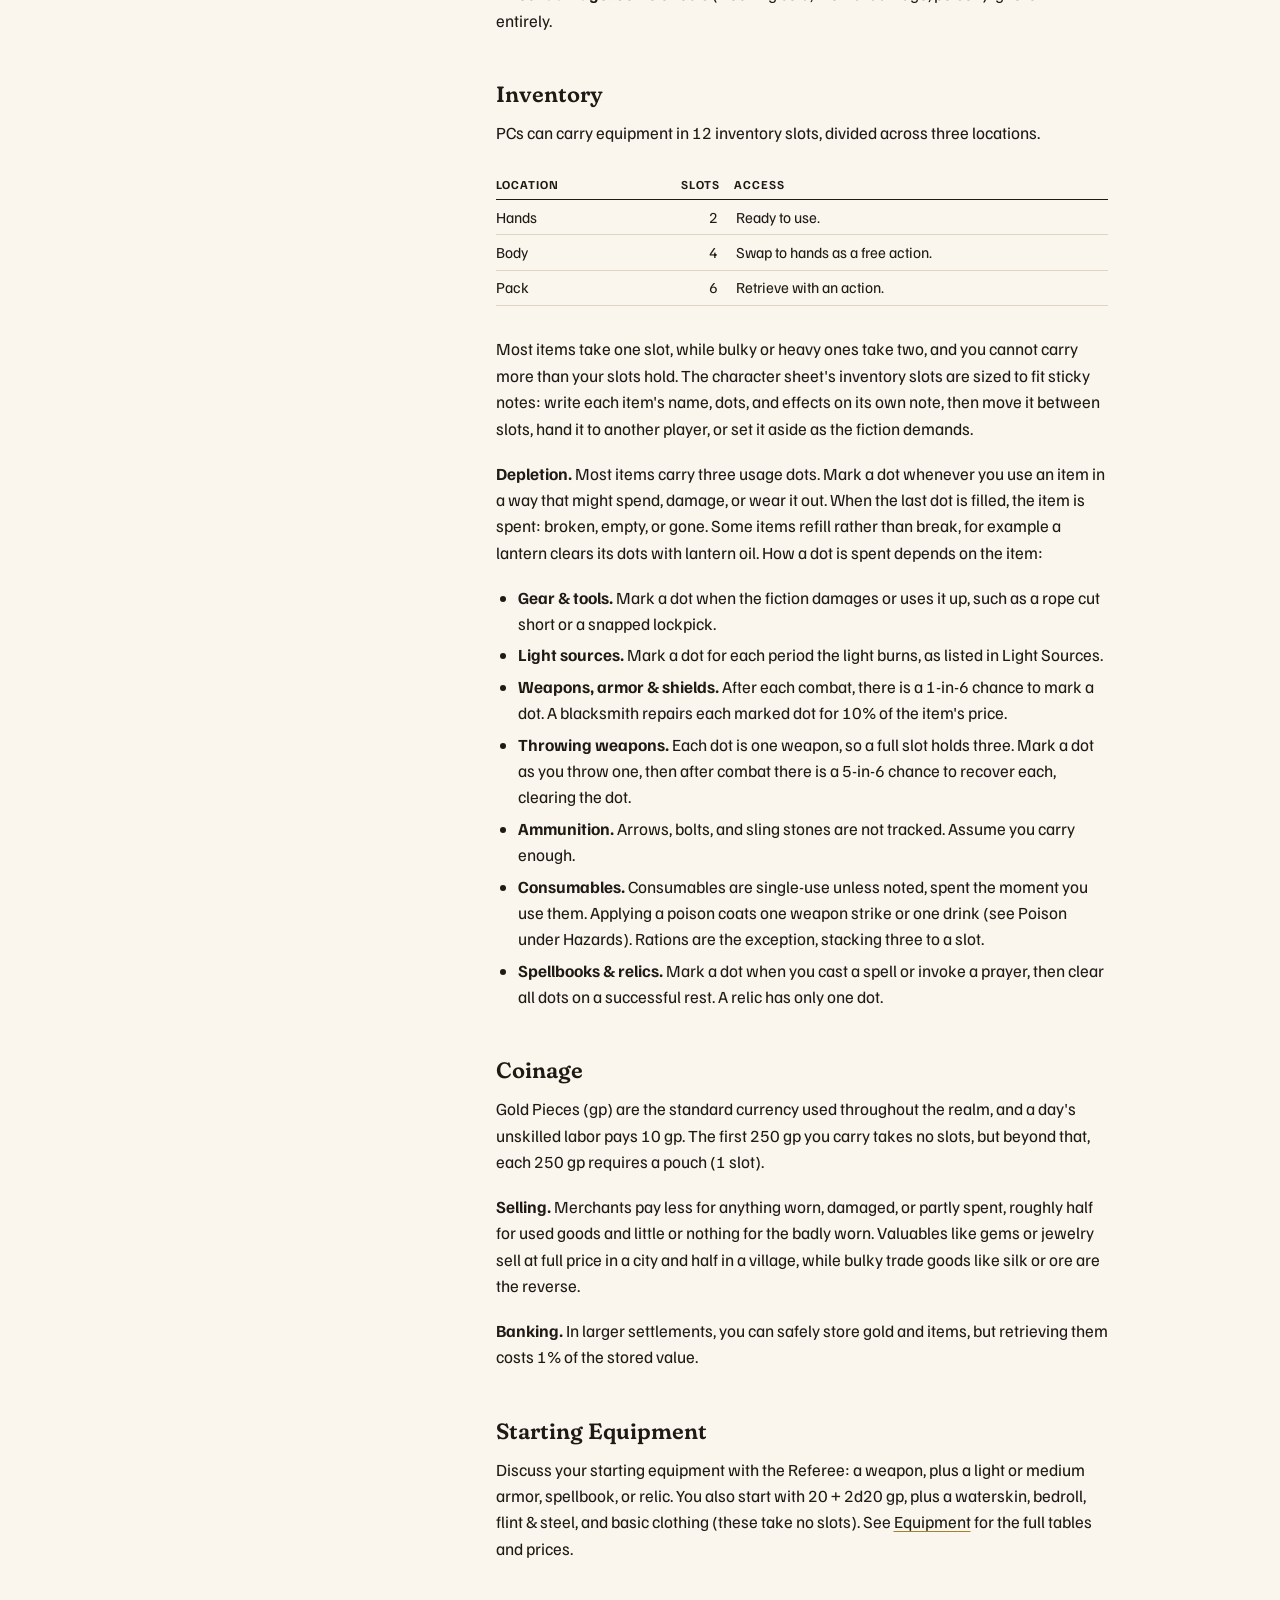
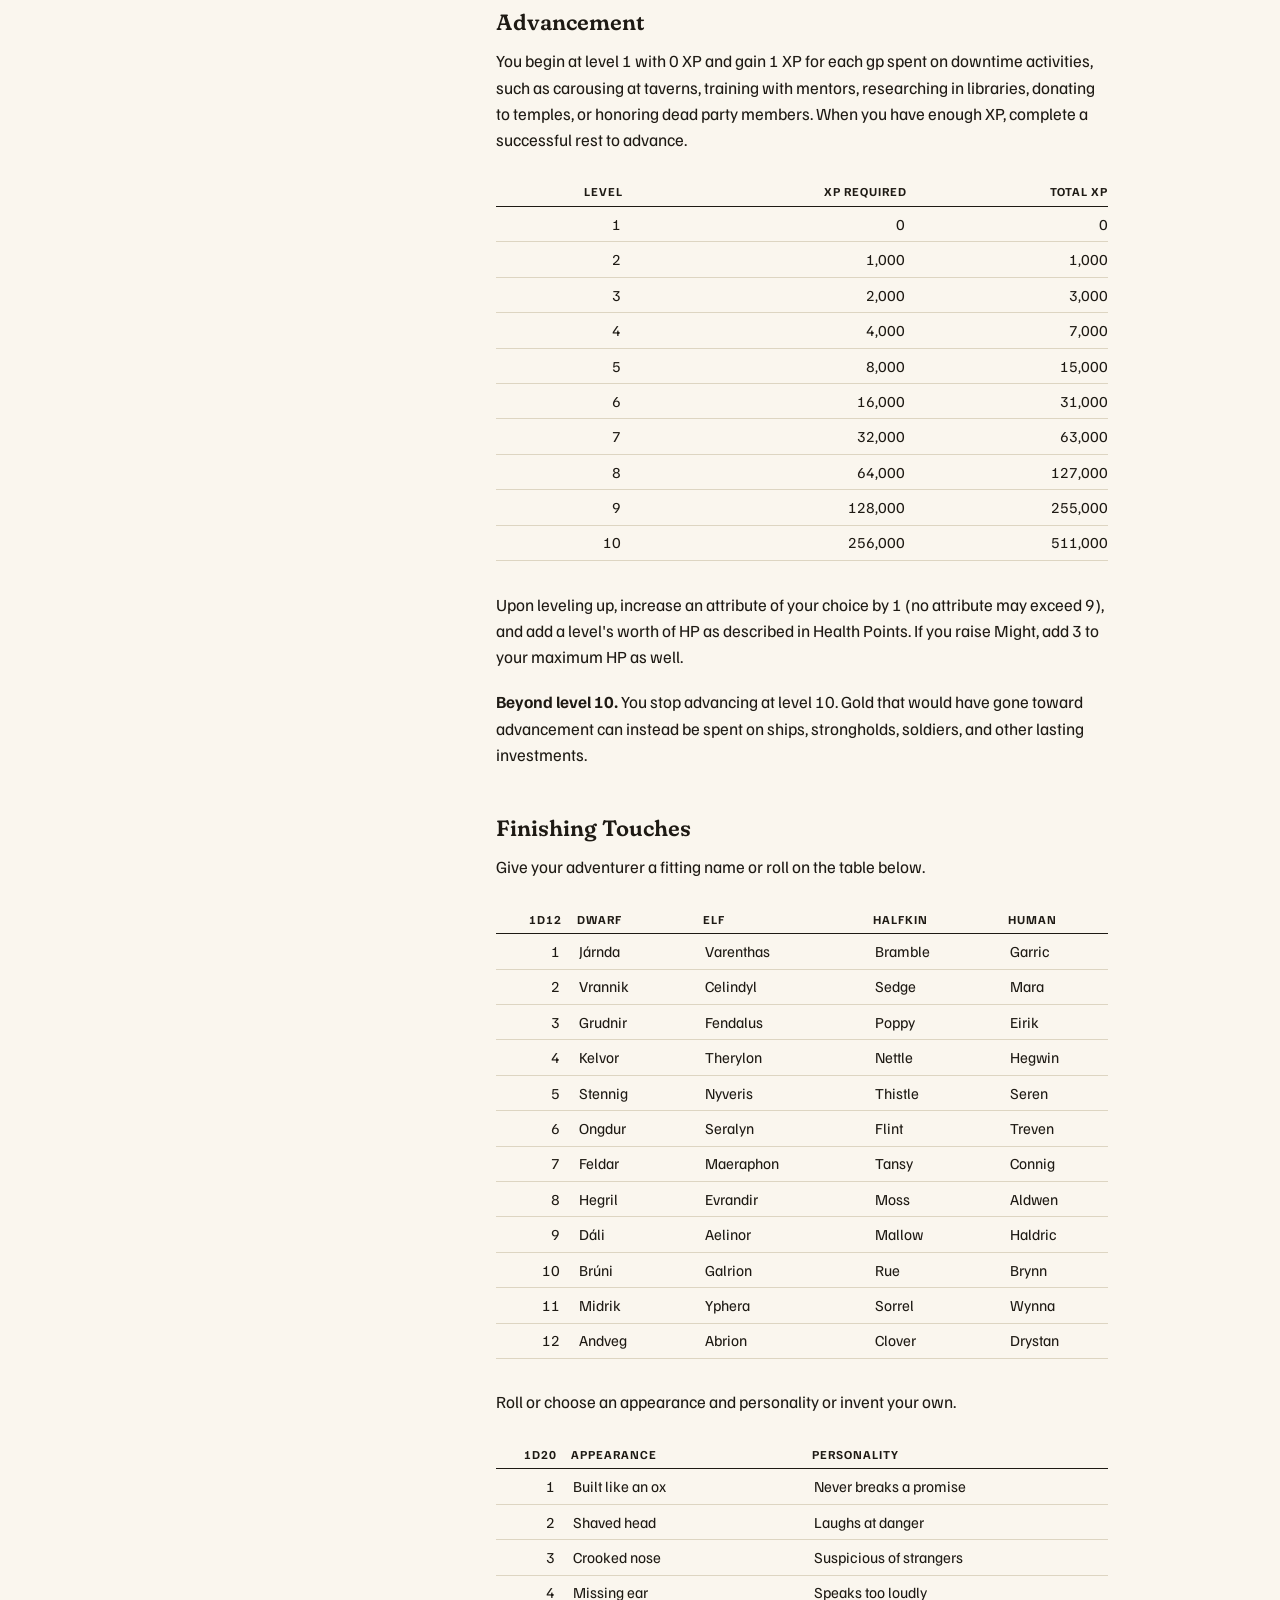
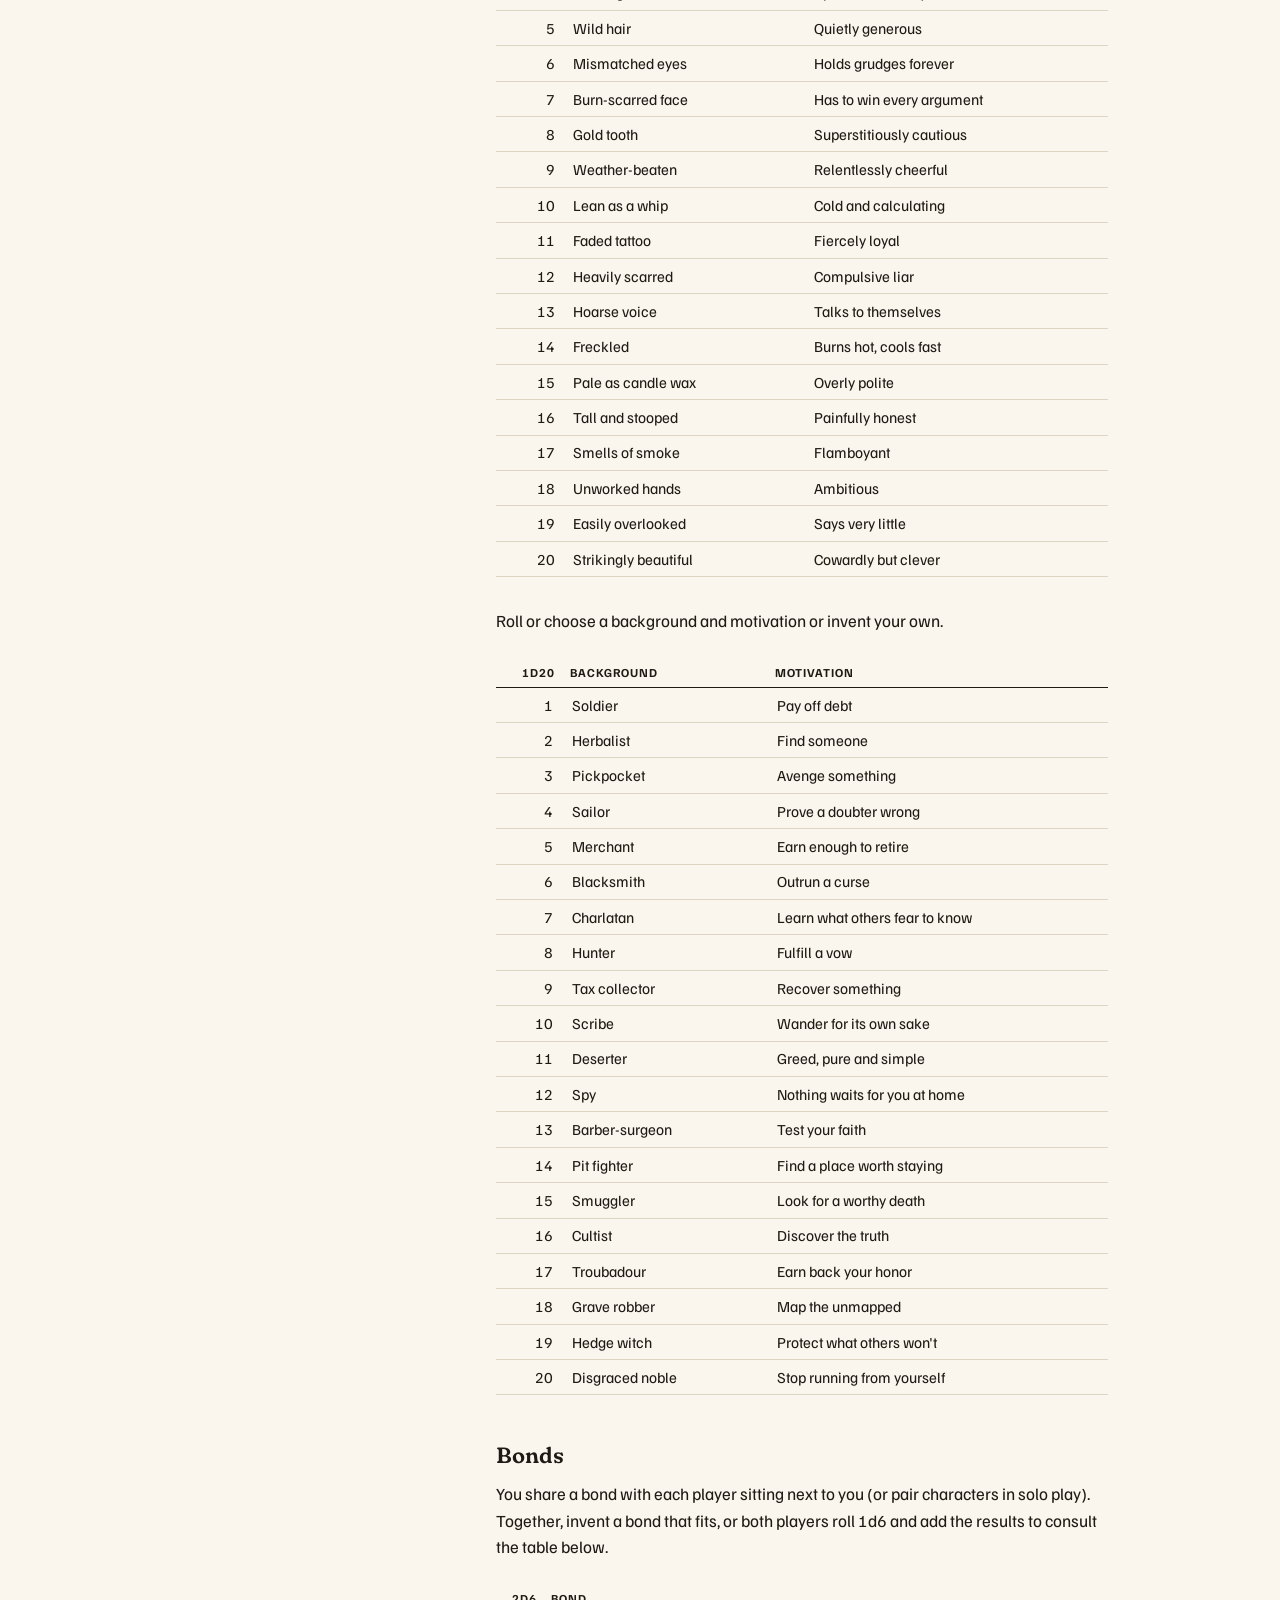
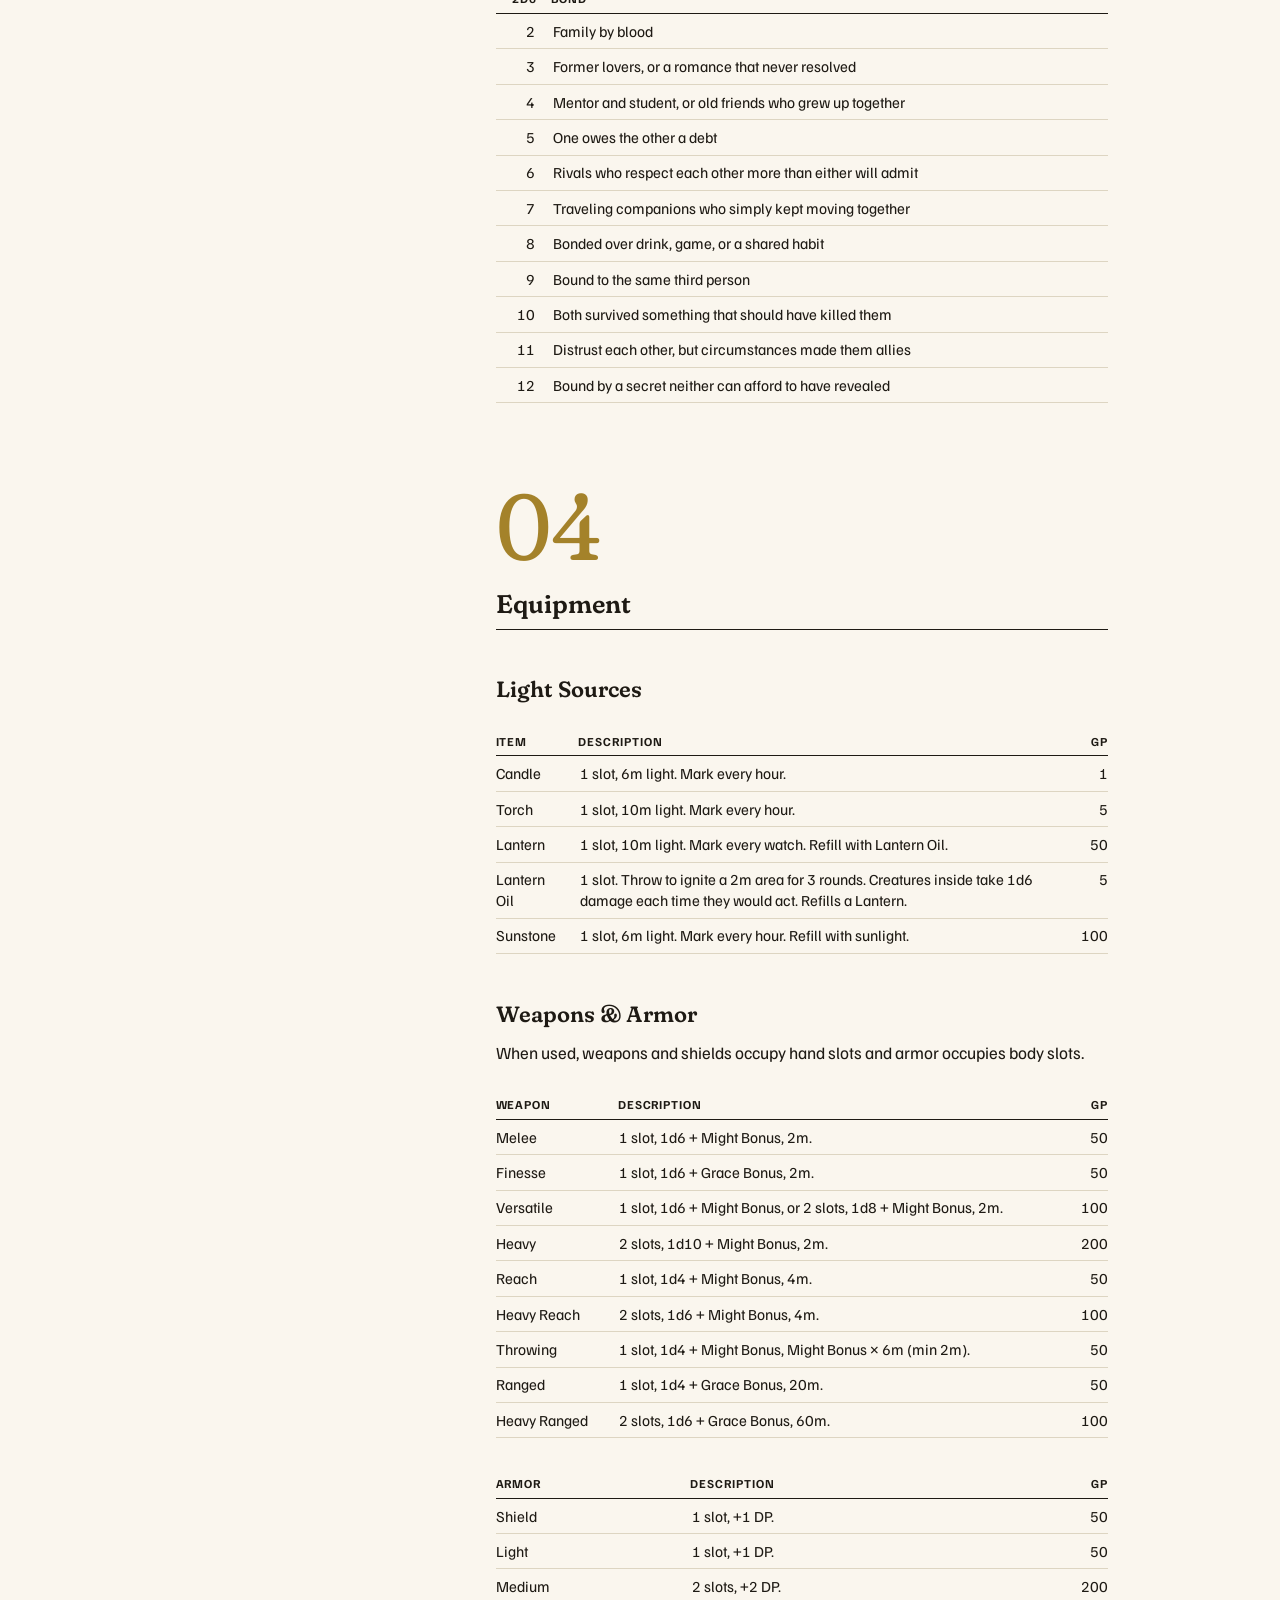
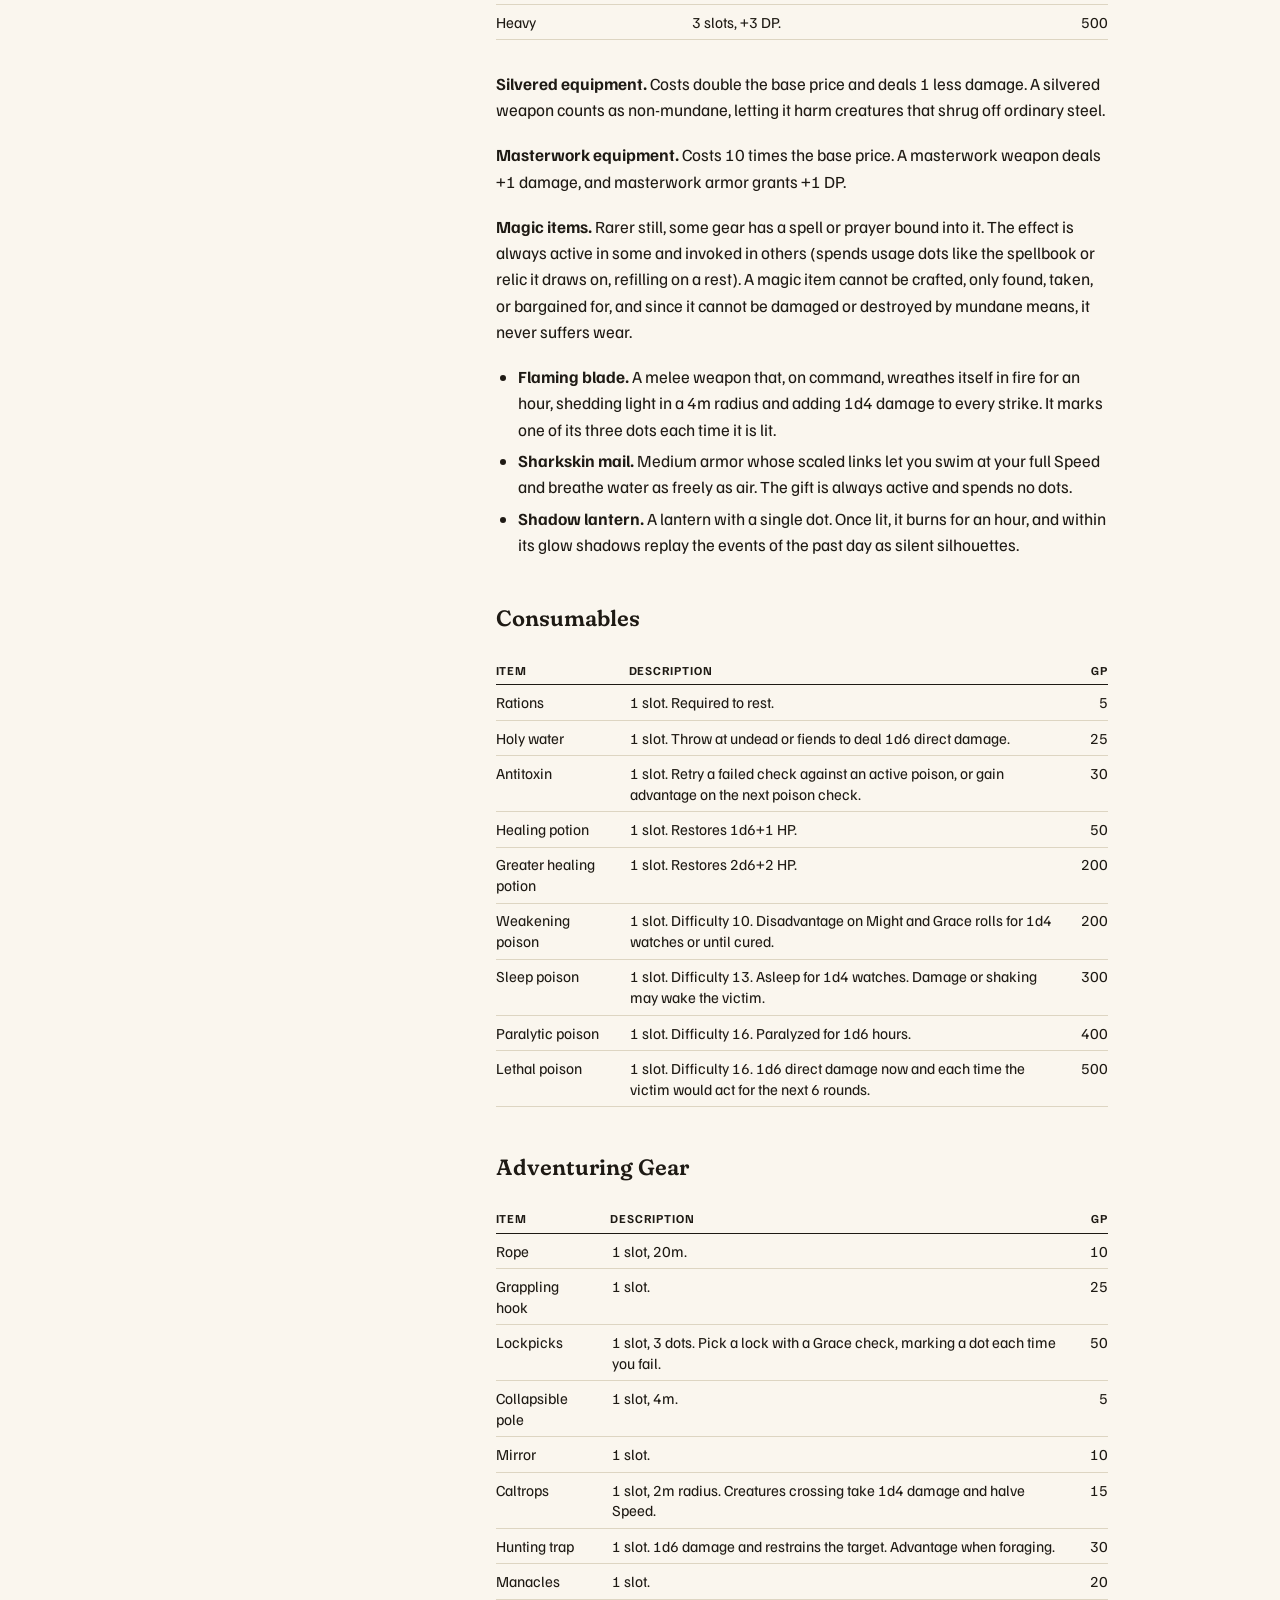
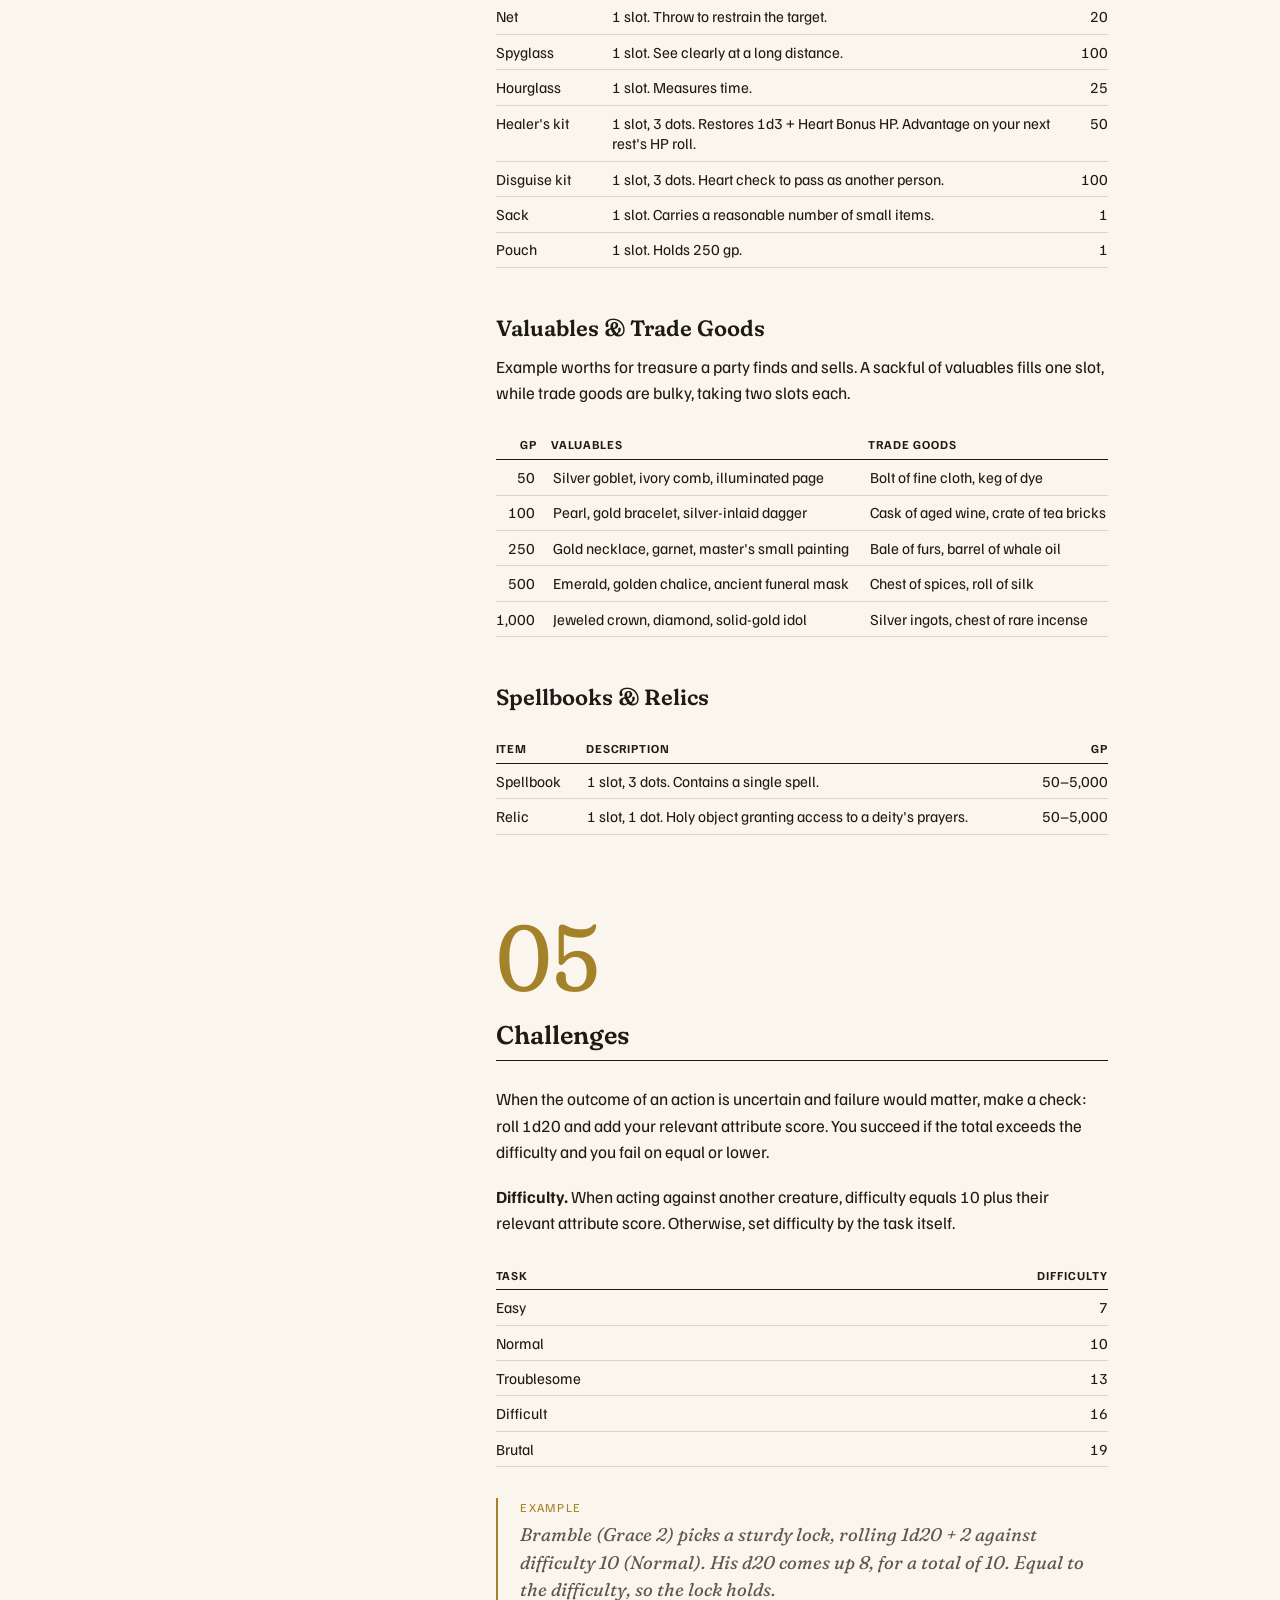
==== commit 755cc386: "Enhance UI and content" ====
--- a/index.html
+++ b/index.html
@@ -41,7 +41,7 @@
   <div class="cover-main">
     <div class="cover-text">
       <h1>Old Gold</h1>
-      <p class="deck">Old Gold is a tabletop roleplaying game of daring exploration, creative problem-solving, and fast-paced tactical combat, in which you play as adventurers brave (or foolish) enough to delve into forgotten ruins and monster-haunted wilds for the old gold that awaits there. I hope you&#39;ll find as much joy with it as I have.</p>
+      <p class="deck">Old Gold is a tabletop roleplaying game of daring exploration, creative problem-solving, and fast-paced tactical combat, in which you play as adventurers brave (or foolish) enough to delve into ruins and monster-haunted wilds for the old gold that awaits. I hope you&#39;ll find as much joy with it as I have.</p>
       <p class="actions">
         <a class="primary" href="#rules">Read the rulebook</a>
         <a href="https://discord.gg/WssHvFgUZ" target="_blank" rel="noopener">Discord</a>
@@ -2342,7 +2342,7 @@
   <div class="dialog-in">
     <div class="dialog-head">
       <span class="dialog-title">Contents</span>
-      <button type="button" data-close>Close</button>
+      <button type="button" data-close aria-label="Close"><svg viewBox="0 0 16 16" width="16" height="16" aria-hidden="true"><path d="M2 2l12 12M14 2L2 14" stroke="currentColor" stroke-width="1.75" stroke-linecap="round"/></svg></button>
     </div>
     <ol class="toc"><li class="ch"><a href="#introduction"><span class="n">1</span><span class="t">Introduction</span></a><ol><li><a href="#what-you-need"><span class="n">1.1</span><span class="t">What You Need</span></a></li><li><a href="#game-notations"><span class="n">1.2</span><span class="t">Game Notations</span></a></li><li><a href="#modes-of-play"><span class="n">1.3</span><span class="t">Modes of Play</span></a></li><li><a href="#rounding"><span class="n">1.4</span><span class="t">Rounding</span></a></li><li><a href="#credits"><span class="n">1.5</span><span class="t">Credits</span></a></li></ol></li><li class="ch"><a href="#time"><span class="n">2</span><span class="t">Time</span></a></li><li class="ch"><a href="#character-creation"><span class="n">3</span><span class="t">Character Creation</span></a><ol><li><a href="#ancestry"><span class="n">3.1</span><span class="t">Ancestry</span></a></li><li><a href="#languages"><span class="n">3.2</span><span class="t">Languages</span></a></li><li><a href="#attributes"><span class="n">3.3</span><span class="t">Attributes</span></a></li><li><a href="#inspiration"><span class="n">3.4</span><span class="t">Inspiration</span></a></li><li><a href="#health-points"><span class="n">3.5</span><span class="t">Health Points</span></a></li><li><a href="#defense-points"><span class="n">3.6</span><span class="t">Defense Points</span></a></li><li><a href="#inventory"><span class="n">3.7</span><span class="t">Inventory</span></a></li><li><a href="#coinage"><span class="n">3.8</span><span class="t">Coinage</span></a></li><li><a href="#starting-equipment"><span class="n">3.9</span><span class="t">Starting Equipment</span></a></li><li><a href="#advancement"><span class="n">3.10</span><span class="t">Advancement</span></a></li><li><a href="#finishing-touches"><span class="n">3.11</span><span class="t">Finishing Touches</span></a></li><li><a href="#bonds"><span class="n">3.12</span><span class="t">Bonds</span></a></li></ol></li><li class="ch"><a href="#equipment"><span class="n">4</span><span class="t">Equipment</span></a><ol><li><a href="#light-sources"><span class="n">4.1</span><span class="t">Light Sources</span></a></li><li><a href="#weapons-armor"><span class="n">4.2</span><span class="t">Weapons &amp; Armor</span></a></li><li><a href="#consumables"><span class="n">4.3</span><span class="t">Consumables</span></a></li><li><a href="#adventuring-gear"><span class="n">4.4</span><span class="t">Adventuring Gear</span></a></li><li><a href="#valuables-trade-goods"><span class="n">4.5</span><span class="t">Valuables &amp; Trade Goods</span></a></li><li><a href="#spellbooks-relics"><span class="n">4.6</span><span class="t">Spellbooks &amp; Relics</span></a></li></ol></li><li class="ch"><a href="#challenges"><span class="n">5</span><span class="t">Challenges</span></a></li><li class="ch"><a href="#actions"><span class="n">6</span><span class="t">Actions</span></a><ol><li><a href="#initiative"><span class="n">6.1</span><span class="t">Initiative</span></a></li><li><a href="#movement"><span class="n">6.2</span><span class="t">Movement</span></a></li><li><a href="#main-actions"><span class="n">6.3</span><span class="t">Main Actions</span></a></li><li><a href="#free-actions"><span class="n">6.4</span><span class="t">Free Actions</span></a></li></ol></li><li class="ch"><a href="#combat"><span class="n">7</span><span class="t">Combat</span></a><ol><li><a href="#conditions"><span class="n">7.1</span><span class="t">Conditions</span></a></li><li><a href="#morale"><span class="n">7.2</span><span class="t">Morale</span></a></li></ol></li><li class="ch"><a href="#magic"><span class="n">8</span><span class="t">Magic</span></a><ol><li><a href="#casting"><span class="n">8.1</span><span class="t">Casting</span></a></li><li><a href="#example-spellbooks"><span class="n">8.2</span><span class="t">Example Spellbooks</span></a></li><li><a href="#example-relics"><span class="n">8.3</span><span class="t">Example Relics</span></a></li><li><a href="#deities"><span class="n">8.4</span><span class="t">Deities</span></a></li></ol></li><li class="ch"><a href="#hazards-weather-effects"><span class="n">9</span><span class="t">Hazards &amp; Weather Effects</span></a></li><li class="ch"><a href="#overland-travel"><span class="n">10</span><span class="t">Overland Travel</span></a></li><li class="ch"><a href="#dungeon-delving"><span class="n">11</span><span class="t">Dungeon Delving</span></a></li><li class="ch"><a href="#random-encounters"><span class="n">12</span><span class="t">Random Encounters</span></a></li><li class="ch"><a href="#treasure"><span class="n">13</span><span class="t">Treasure</span></a></li><li class="ch"><a href="#recruiting"><span class="n">14</span><span class="t">Recruiting</span></a><ol><li><a href="#hirelings"><span class="n">14.1</span><span class="t">Hirelings</span></a></li><li><a href="#mercenaries"><span class="n">14.2</span><span class="t">Mercenaries</span></a></li><li><a href="#availability"><span class="n">14.3</span><span class="t">Availability</span></a></li><li><a href="#companions"><span class="n">14.4</span><span class="t">Companions</span></a></li></ol></li><li class="ch"><a href="#warfare"><span class="n">15</span><span class="t">Warfare</span></a></li><li class="ch"><a href="#construction"><span class="n">16</span><span class="t">Construction</span></a></li><li class="ch"><a href="#cost-of-living"><span class="n">17</span><span class="t">Cost of Living</span></a></li><li class="ch"><a href="#oracles"><span class="n">18</span><span class="t">Oracles</span></a><ol><li><a href="#yesno-oracle"><span class="n">18.1</span><span class="t">Yes/No Oracle</span></a></li><li><a href="#solo-d6-oracle"><span class="n">18.2</span><span class="t">Solo d6 Oracle</span></a></li><li><a href="#action-theme"><span class="n">18.3</span><span class="t">Action &amp; Theme</span></a></li><li><a href="#adventure-seeds"><span class="n">18.4</span><span class="t">Adventure Seeds</span></a></li><li><a href="#settlement-names"><span class="n">18.5</span><span class="t">Settlement Names</span></a></li><li><a href="#dungeon-names"><span class="n">18.6</span><span class="t">Dungeon Names</span></a></li></ol></li><li class="ch"><a href="#bestiary"><span class="n">19</span><span class="t">Bestiary</span></a></li></ol>
   </div>
--- a/assets/css/styles.css
+++ b/assets/css/styles.css
@@ -110,6 +110,8 @@
   object-fit: contain;
 }
 @media (prefers-reduced-motion: reduce) {
+  .pill { transition: none; }
+  dialog[open] { animation: none; }
   .cover-art picture { transform: none; transition: none; }
 }
 /* A grid row sized by its own content cannot shrink the art inside it, so the
@@ -135,11 +137,13 @@
   font-family: var(--display); font-variation-settings: var(--soft);
   font-weight: 600; font-size: 1rem;
 }
+dialog .toc a { padding: .5rem 0; font-size: .95rem; }
+dialog .toc li.ch > a { margin-top: .9rem; font-size: 1.1rem; }
 .index .toc a:hover, dialog .toc a:hover { color: var(--ink); }
 /* the chapter rule above is more specific, so the current entry needs to match it */
-.index .toc a.current,
-.index .toc li.ch > a.current,
-.index .toc a.current .n { color: var(--gold); }
+.index .toc a.current, dialog .toc a.current,
+.index .toc li.ch > a.current, dialog .toc li.ch > a.current,
+.index .toc a.current .n, dialog .toc a.current .n { color: var(--gold); }
 
 /* ===========================================================
    RULES
@@ -241,21 +245,50 @@
 .colophon p:last-child { margin-bottom: 0; }
 @media (min-width: 1100px) { .colophon { grid-column: 2; padding-bottom: 2.5rem; } }
 
+/* only in the rules: over the cover there is nothing to open yet */
 .pill {
-  position: fixed; right: 1.25rem; bottom: 1.25rem; z-index: 5;
+  position: fixed; right: 1.25rem; bottom: max(1.25rem, env(safe-area-inset-bottom)); z-index: 5;
   background: var(--ink); color: var(--paper);
   border: 0; border-radius: 999px;
   padding: .7rem 1.1rem .6rem;
   font-size: 1rem; font-weight: 600;
   cursor: pointer;
-}
+  box-shadow: 0 2px 12px rgba(0, 0, 0, .25);
+  opacity: 0; transform: translateY(.75rem); pointer-events: none;
+  transition: opacity .25s, transform .25s, background .15s;
+}
+.pill.on { opacity: 1; transform: none; pointer-events: auto; }
 .pill:hover { background: var(--gold); }
-dialog { border: 1px solid var(--ink); padding: 0; width: min(46rem, calc(100% - 2rem)); max-height: 85vh; background: var(--paper); color: var(--ink); }
+
+/* a sheet from the bottom edge, rising from where the pill sits */
+dialog {
+  position: fixed; inset: auto 0 0; margin: 0 auto;
+  width: 100%; max-width: 46rem; max-height: 85dvh;
+  padding: 0; border: 0; border-radius: 1.25rem 1.25rem 0 0;
+  background: var(--paper); color: var(--ink);
+  box-shadow: 0 -8px 40px rgba(0, 0, 0, .3);
+  overscroll-behavior: contain;
+  scrollbar-width: none;
+}
+dialog::-webkit-scrollbar { display: none; }
 dialog::backdrop { background: rgba(0, 0, 0, .45); }
-.dialog-in { padding: 1.5rem 1.75rem 1.75rem; }
-.dialog-head { display: flex; justify-content: space-between; align-items: baseline; margin-bottom: 1.25rem; }
-.dialog-title { font-size: 1.2rem; font-weight: 600; color: var(--gold); }
-.dialog-head button { background: none; border: 0; padding: 0; font: inherit; font-size: .8rem; letter-spacing: .08em; text-transform: uppercase; color: var(--ink-2); cursor: pointer; }
+dialog[open] { animation: sheet-up .3s cubic-bezier(.2, .8, .2, 1); }
+@keyframes sheet-up { from { transform: translateY(2rem); opacity: 0; } }
+body:has(dialog[open]) { overflow: hidden; }
+.dialog-in { padding: 0 1.5rem calc(1.5rem + env(safe-area-inset-bottom)); }
+.dialog-head {
+  display: flex; justify-content: space-between; align-items: center;
+  position: sticky; top: 0; z-index: 1;
+  margin: 0 -1.5rem .5rem; padding: 1.25rem 1.5rem .75rem;
+  background: var(--paper); border-bottom: 1px solid var(--rule);
+}
+.dialog-title { font-size: 1.3rem; font-weight: 600; color: var(--gold); }
+.dialog-head button {
+  display: grid; place-items: center; width: 2.5rem; height: 2.5rem; margin-right: -.6rem;
+  background: none; border: 0; border-radius: 50%; padding: 0;
+  color: var(--ink-2); cursor: pointer;
+}
+.dialog-head button:hover { color: var(--ink); background: color-mix(in srgb, var(--ink) 8%, transparent); }
 
 /* ===========================================================
    404 AND THE REDIRECT
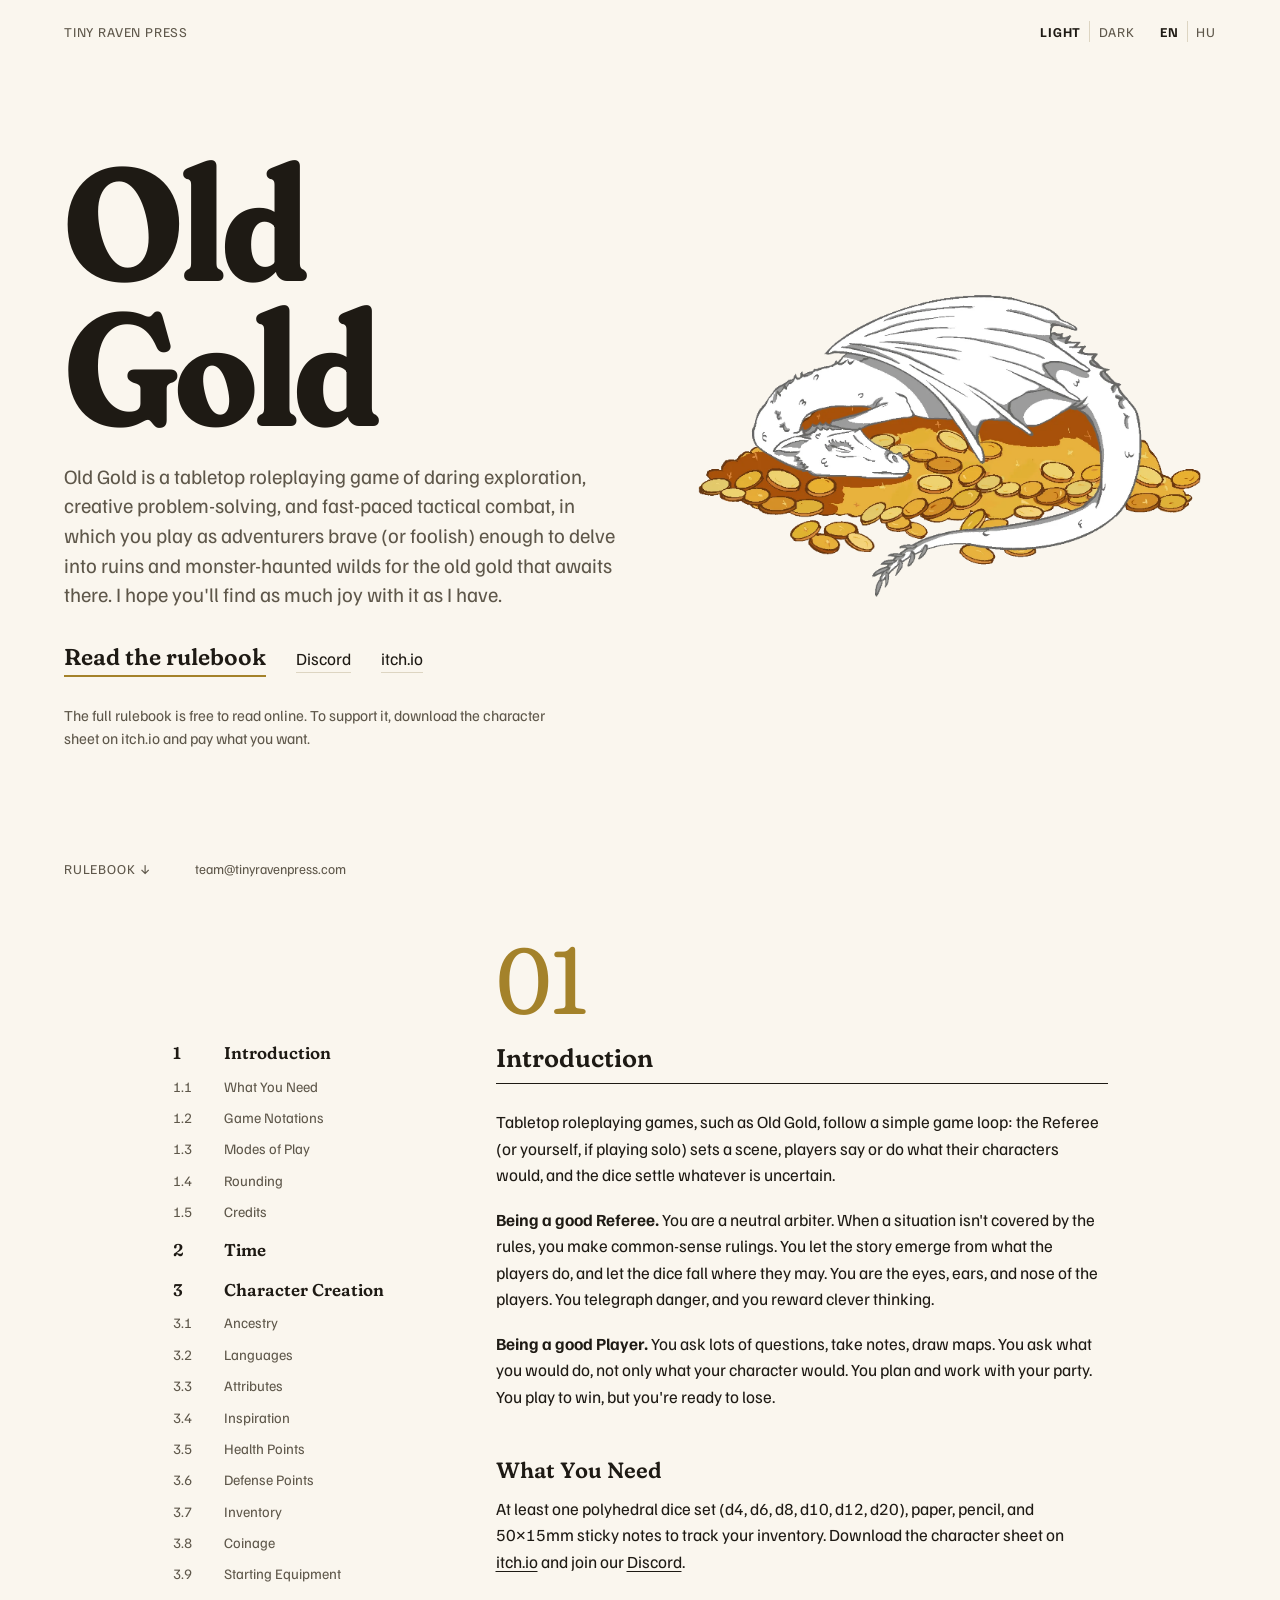
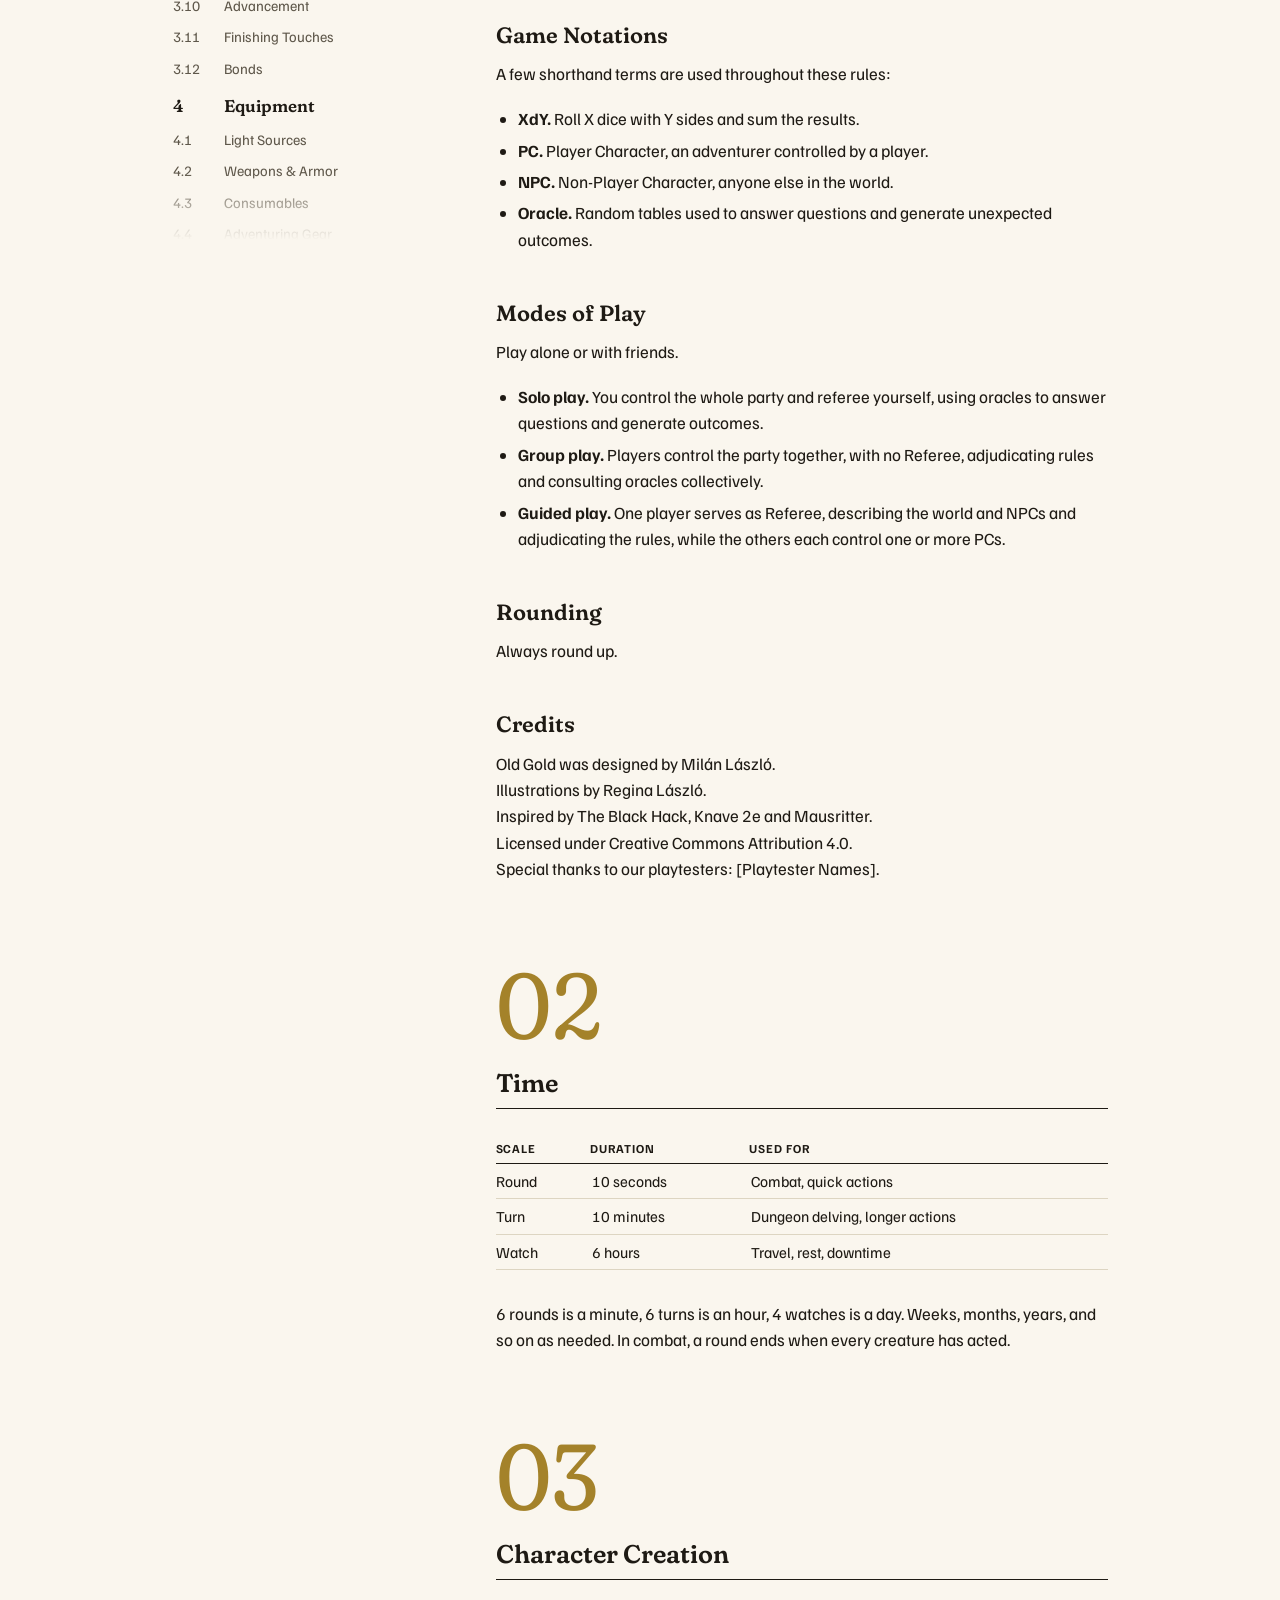
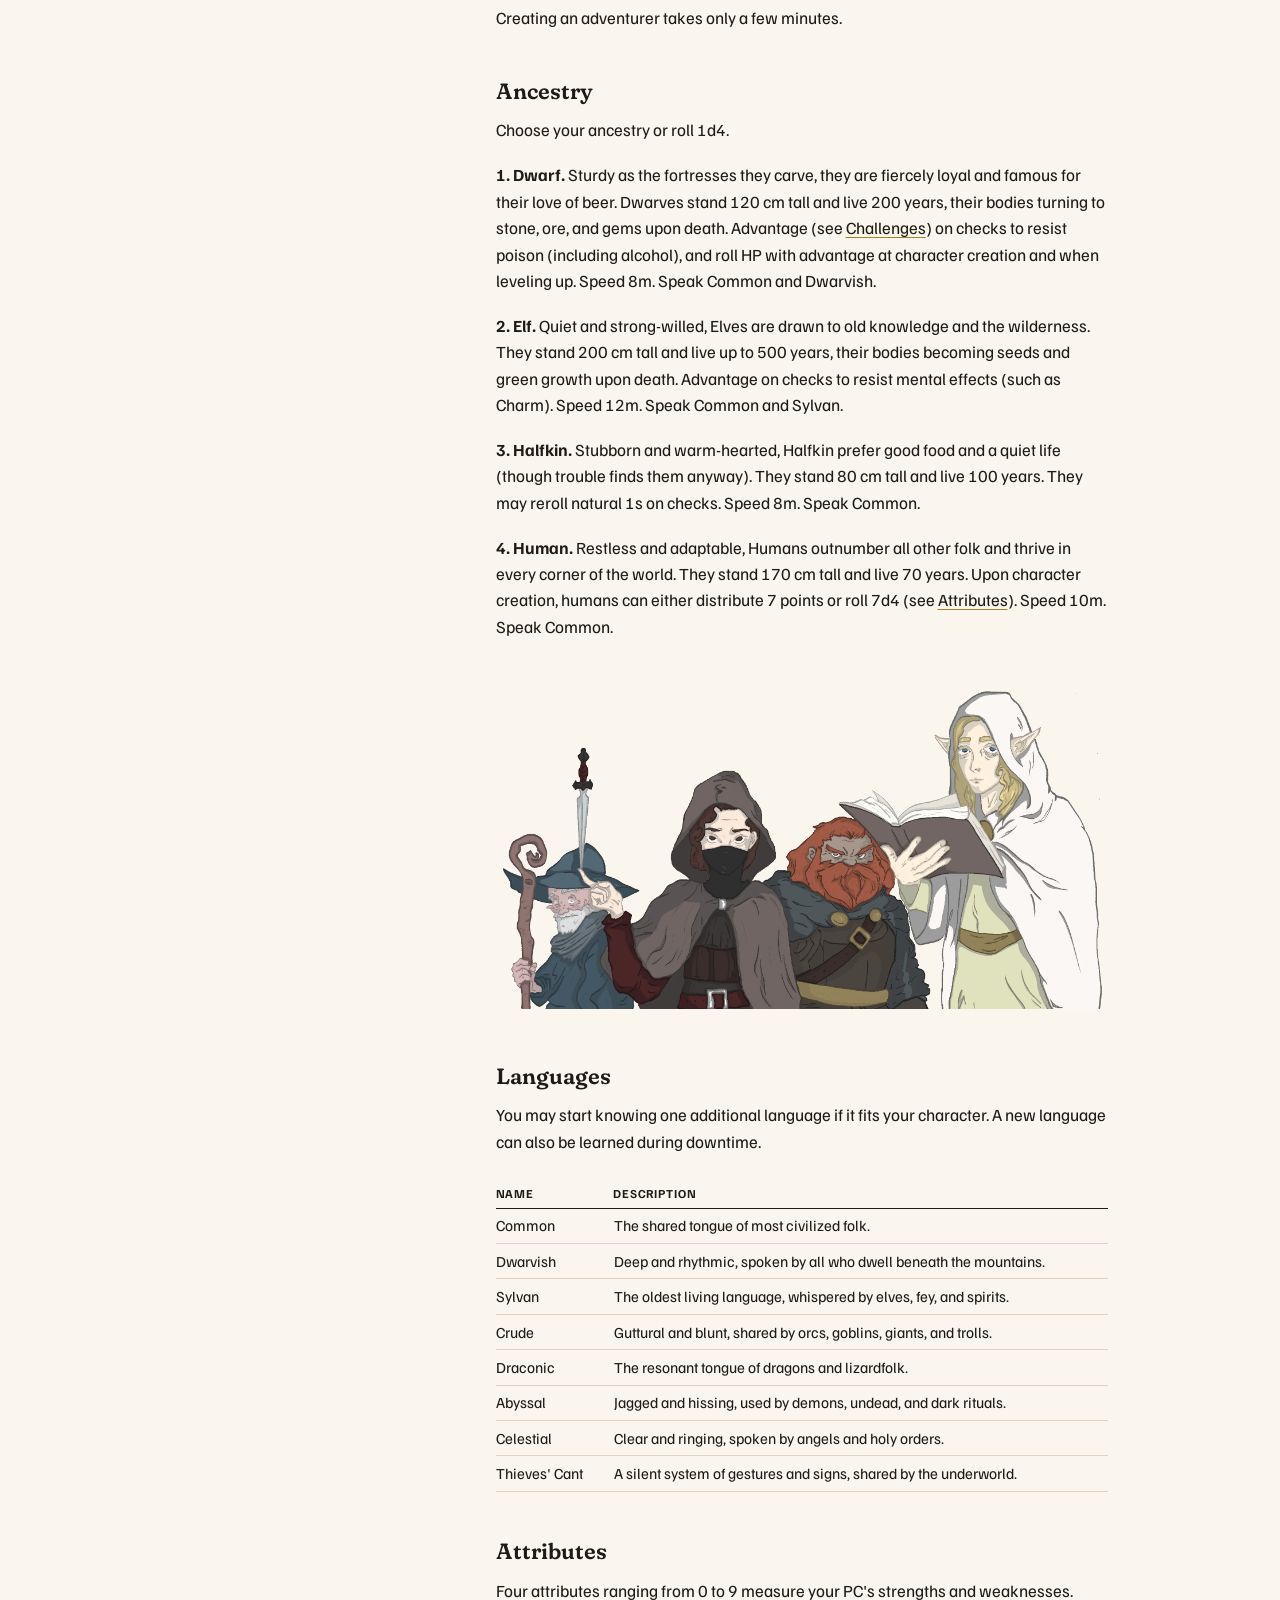
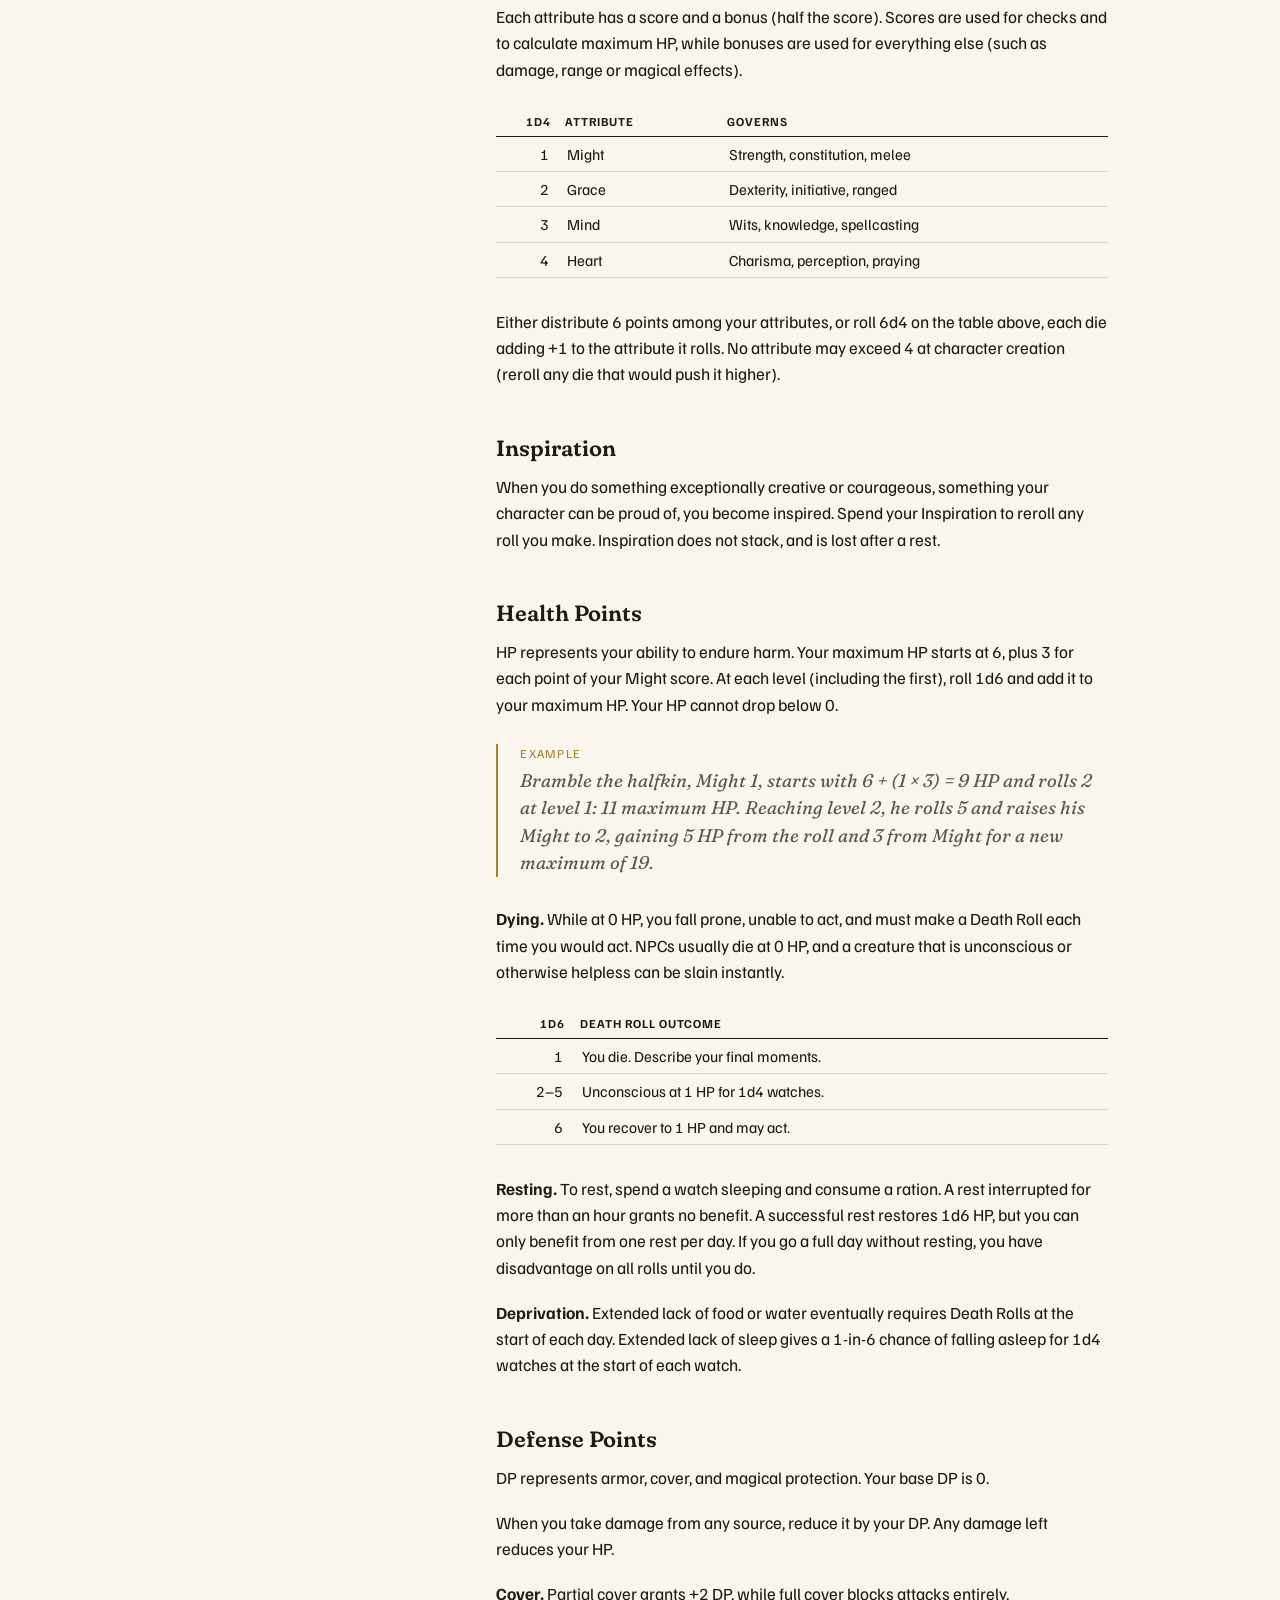
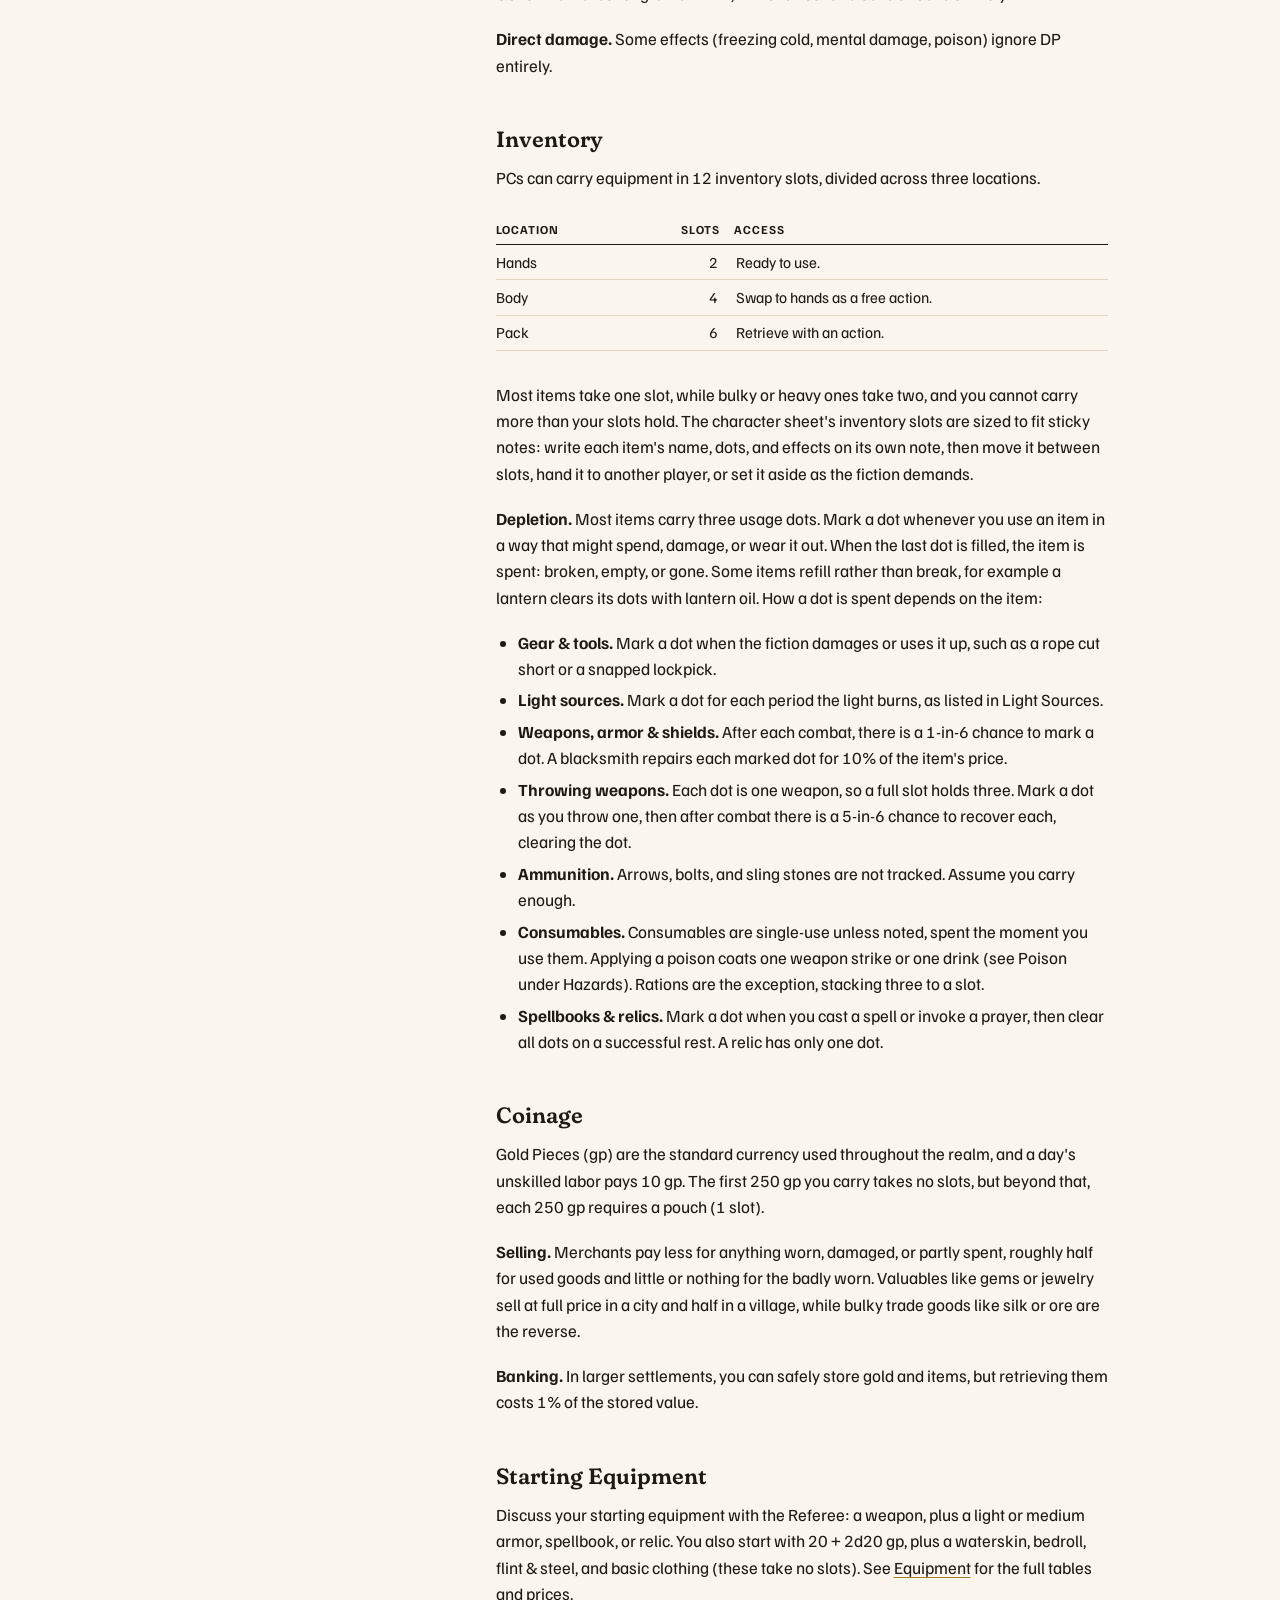
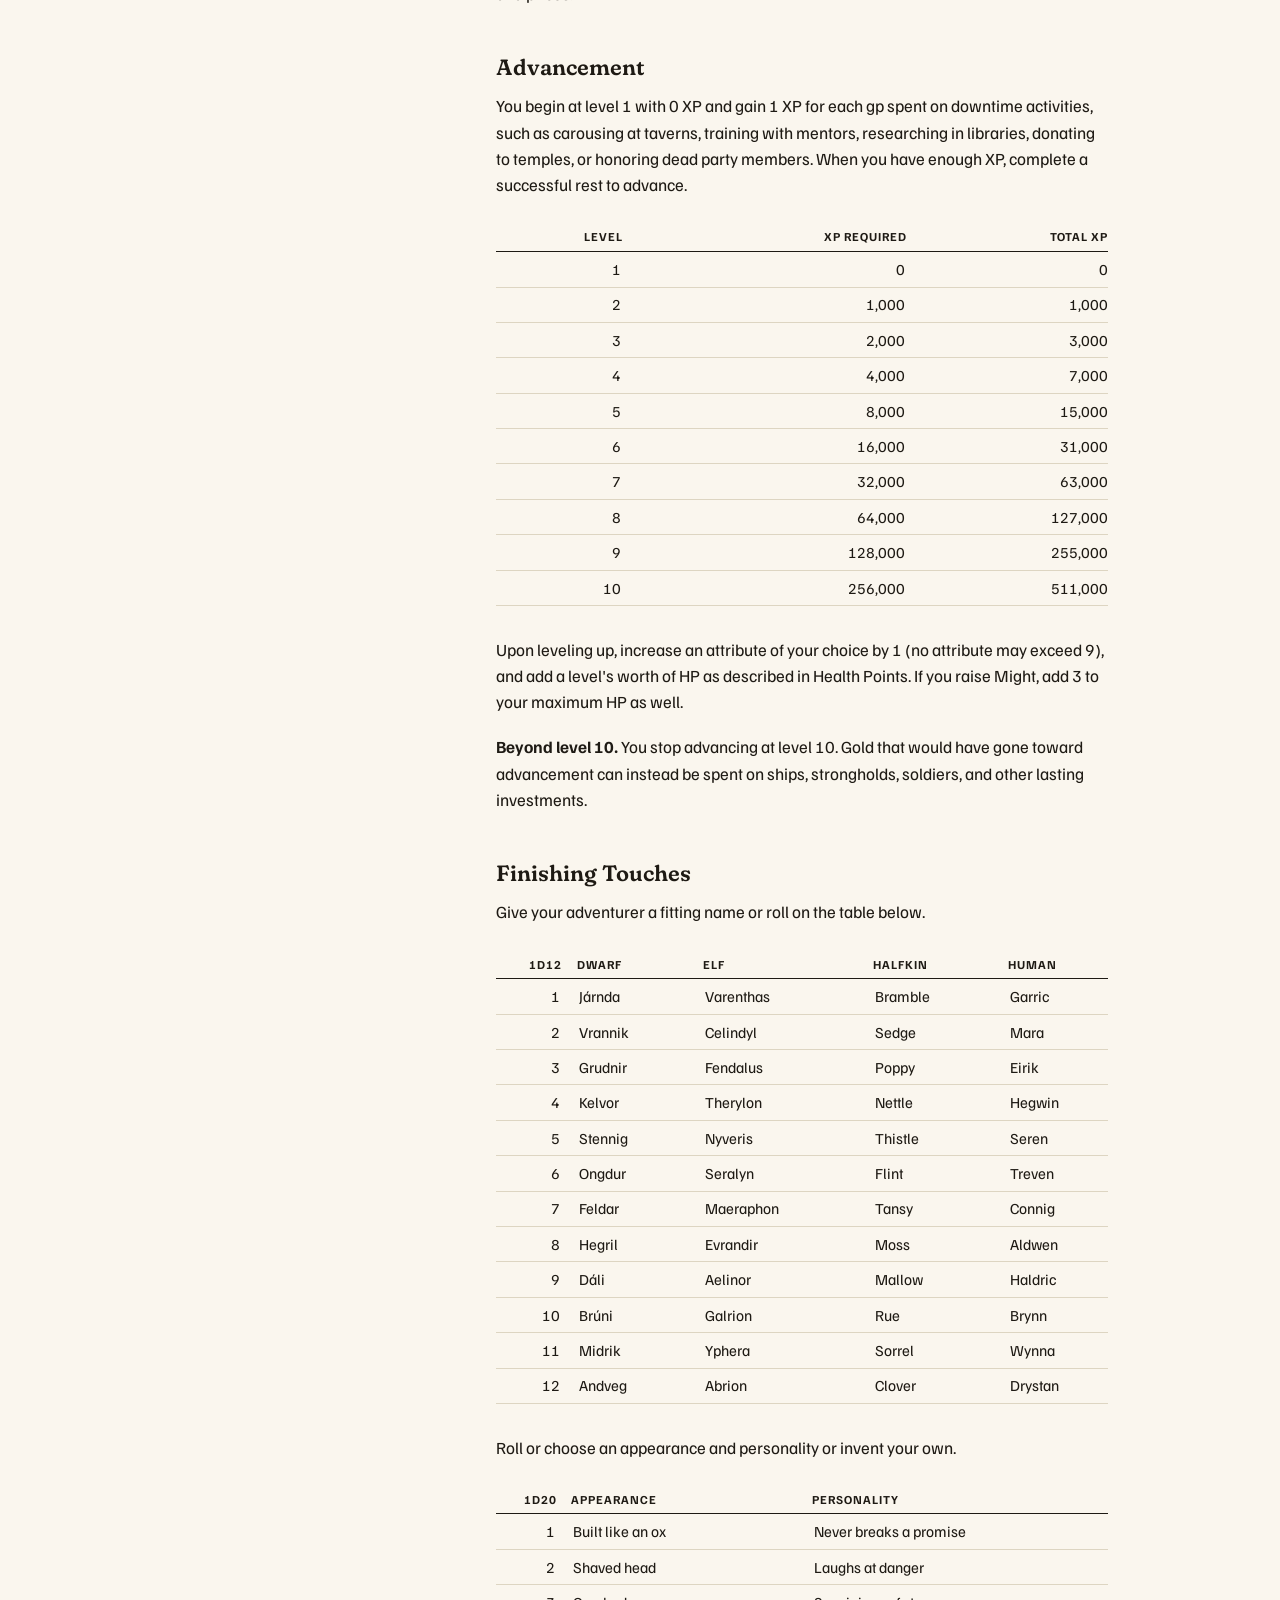
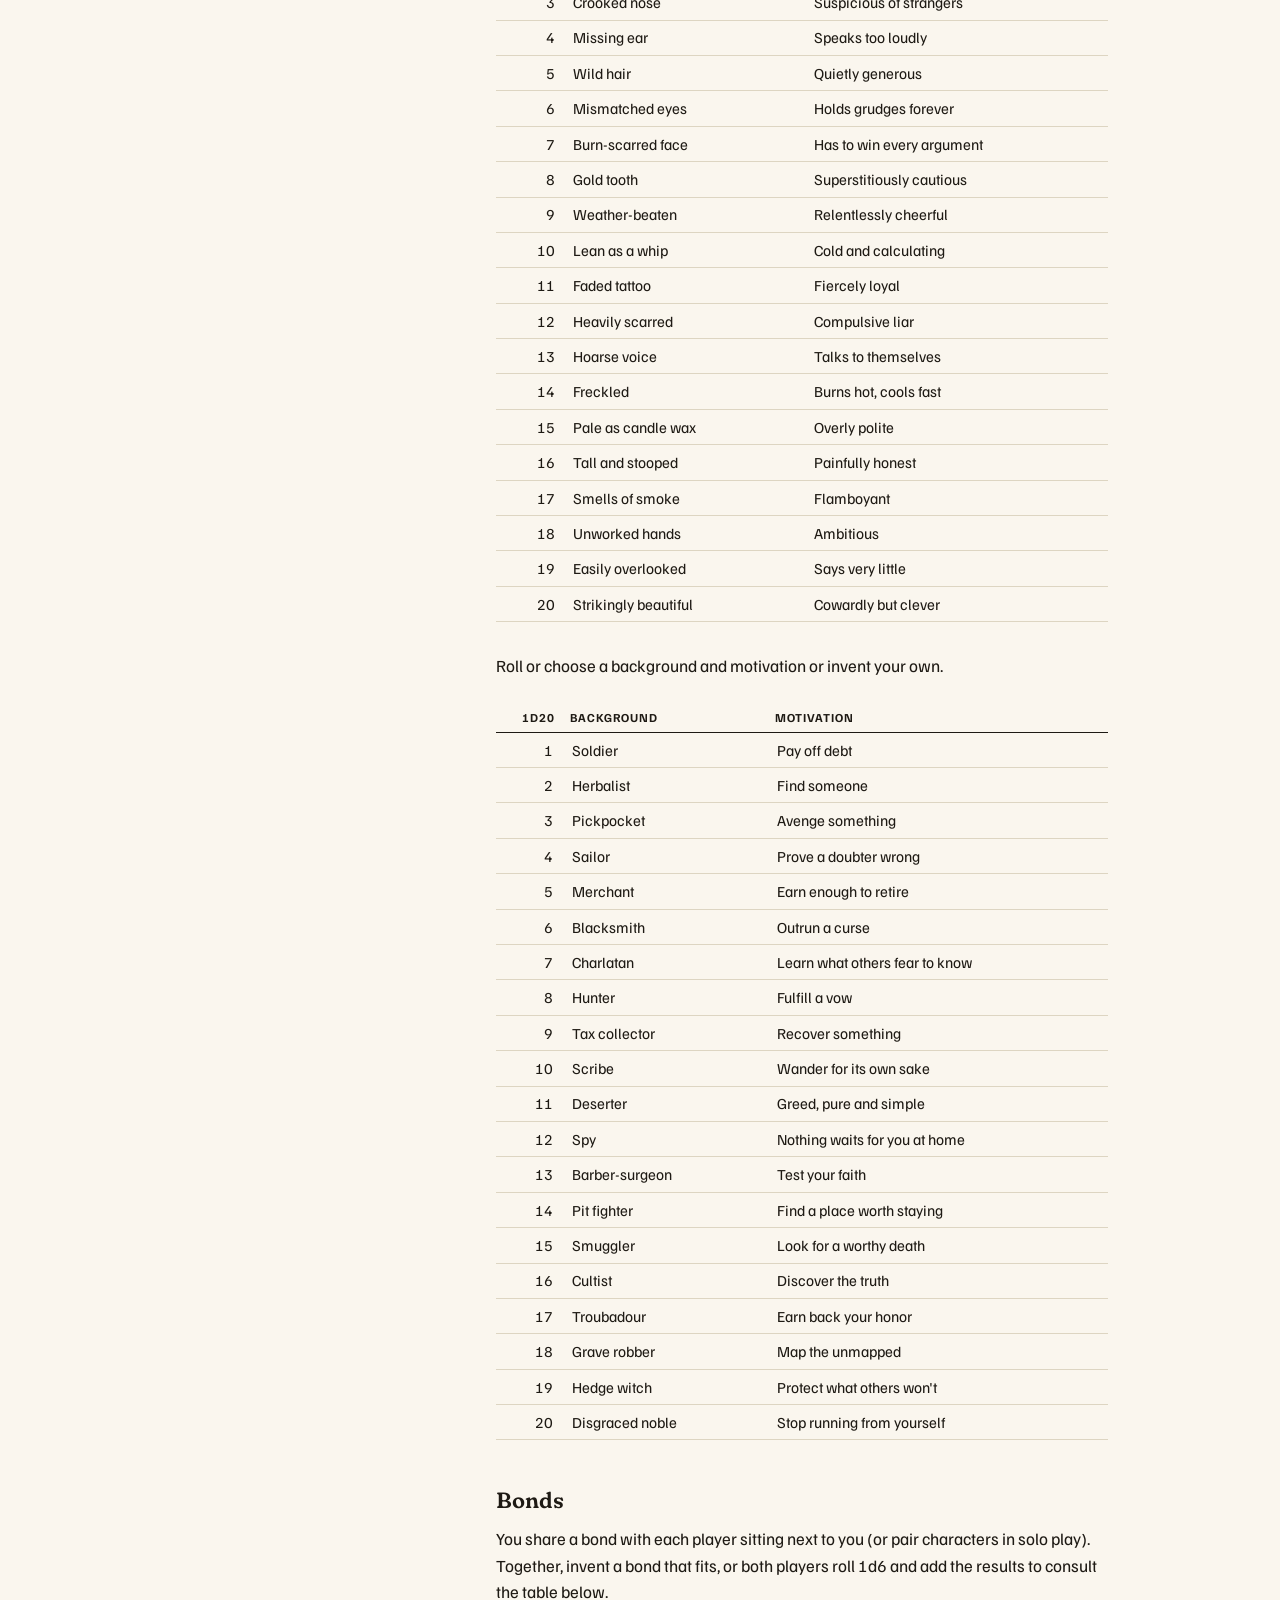
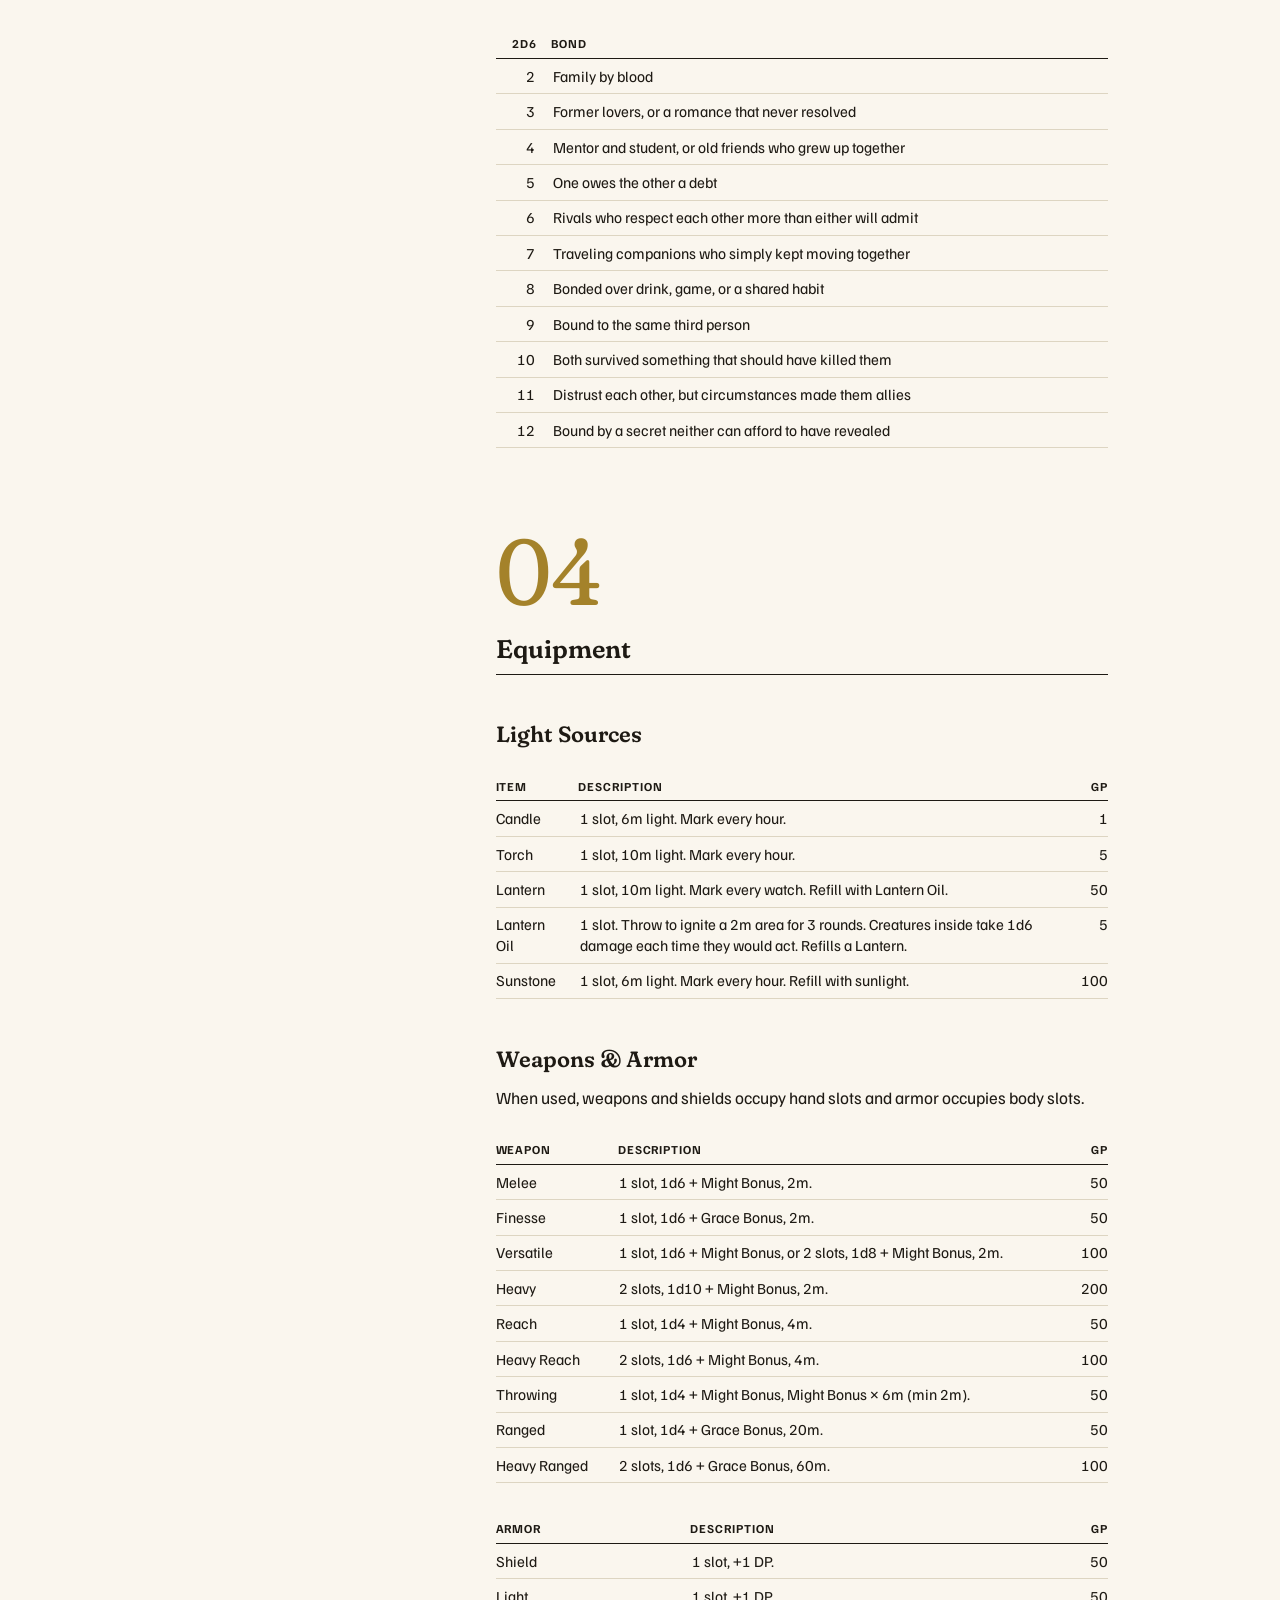
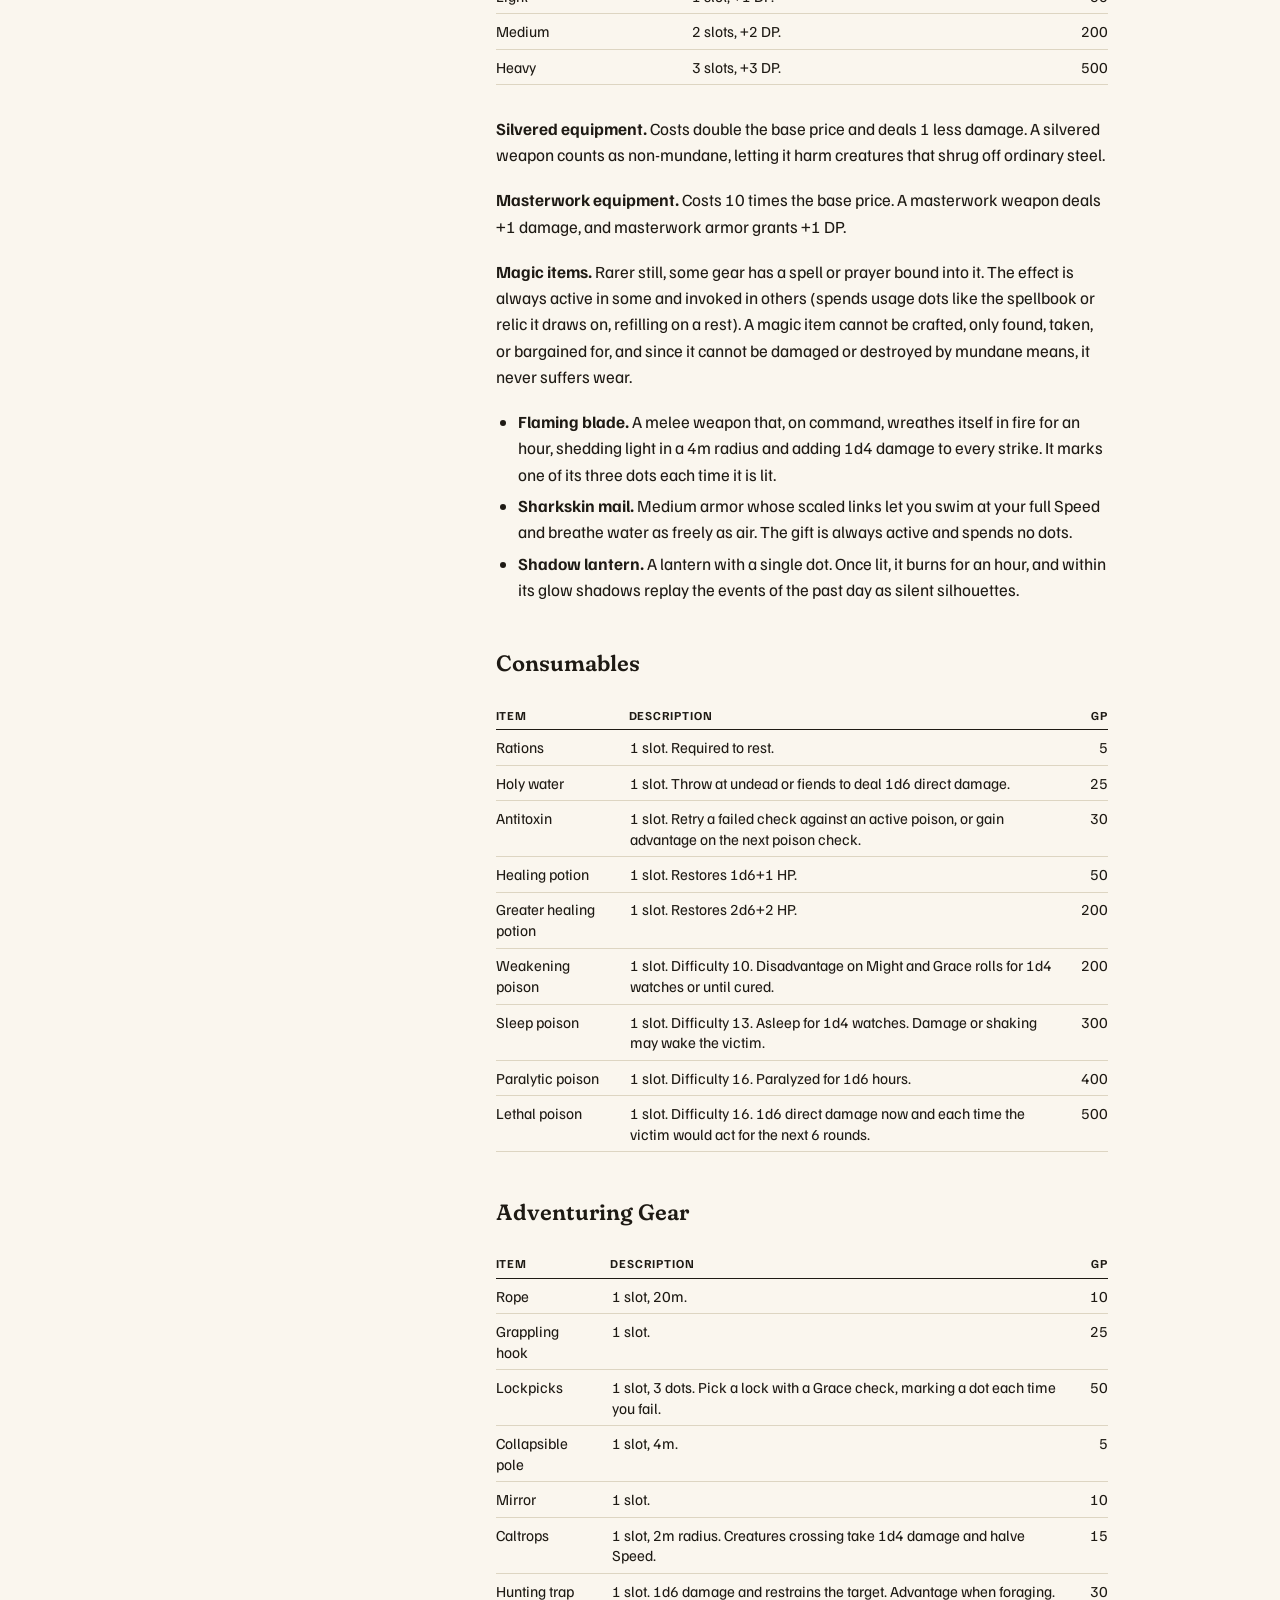
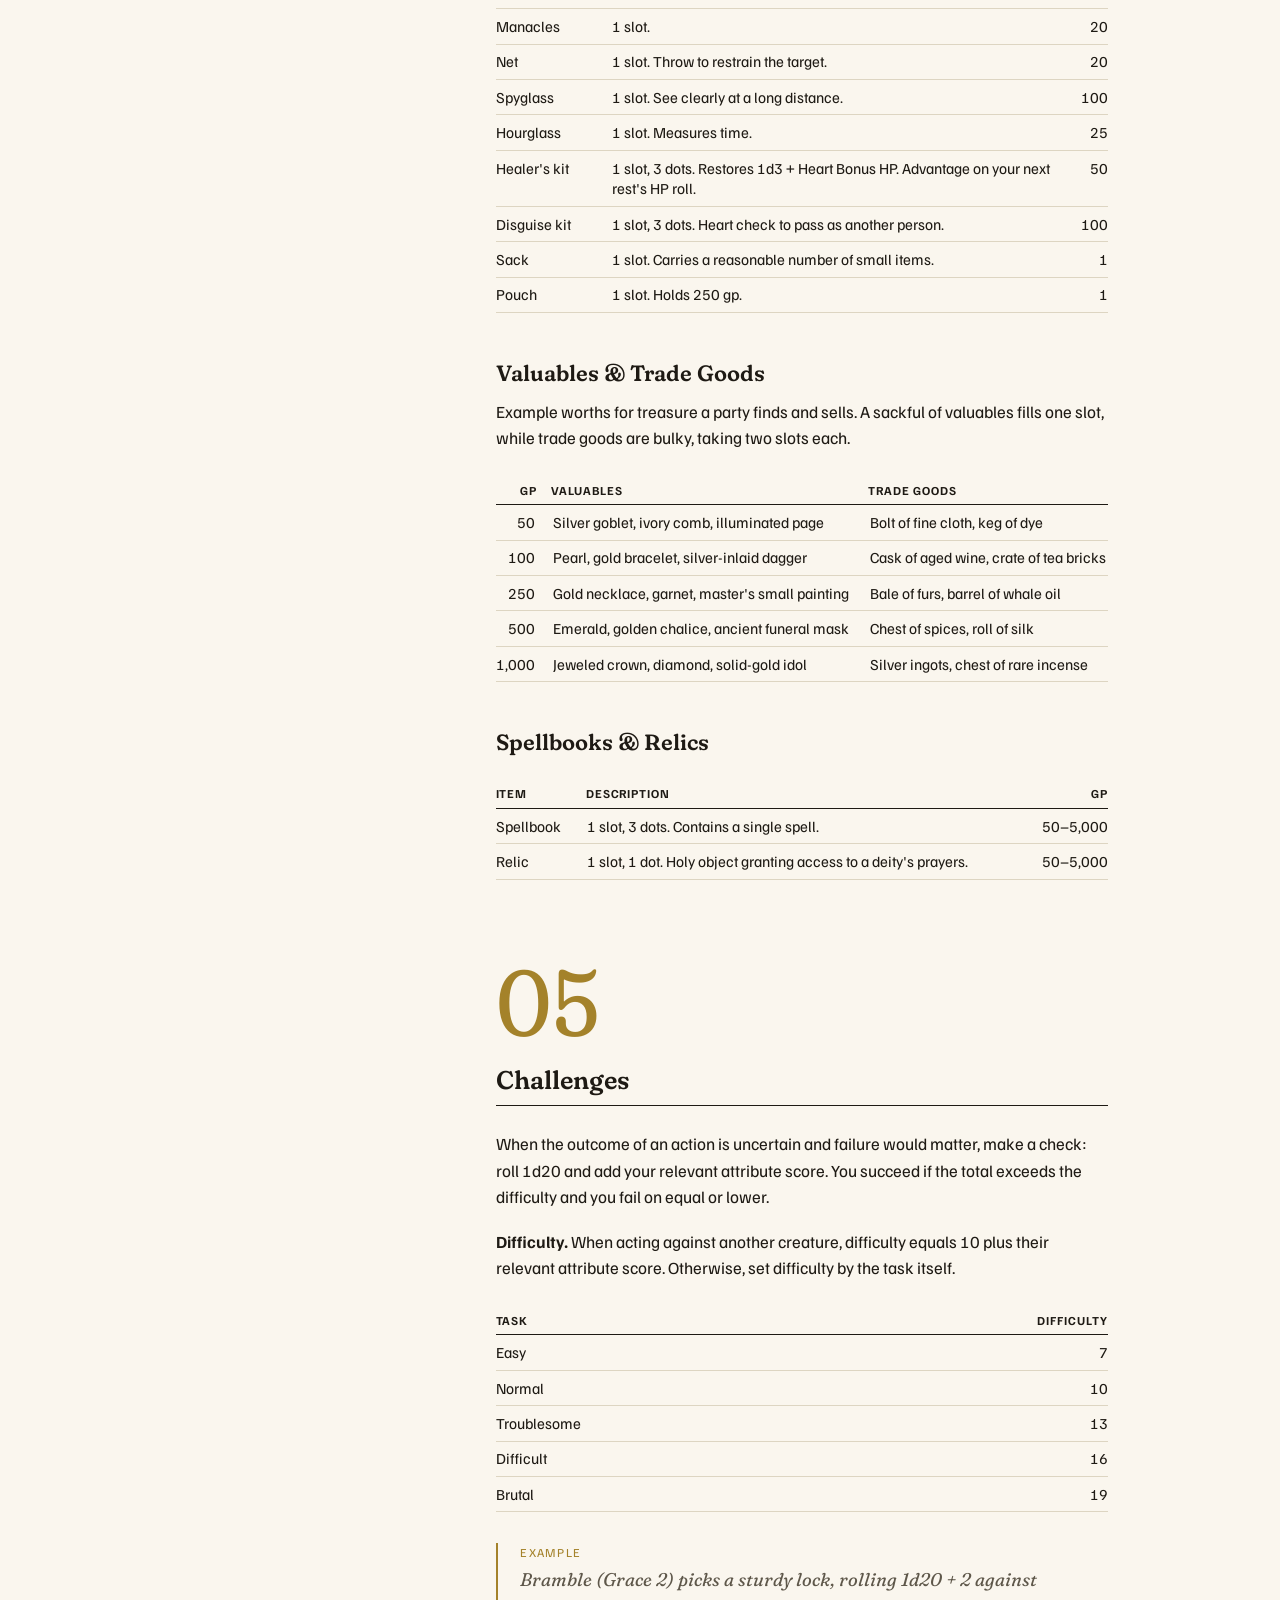
==== commit 8551a1b7: "Rebuild the site [skip ci]" ====
--- a/index.html
+++ b/index.html
@@ -41,7 +41,7 @@
   <div class="cover-main">
     <div class="cover-text">
       <h1>Old Gold</h1>
-      <p class="deck">Old Gold is a tabletop roleplaying game of daring exploration, creative problem-solving, and fast-paced tactical combat, in which you play as adventurers brave (or foolish) enough to delve into ruins and monster-haunted wilds for the old gold that awaits. I hope you&#39;ll find as much joy with it as I have.</p>
+      <p class="deck">Old Gold is a tabletop roleplaying game of daring exploration, creative problem-solving, and fast-paced tactical combat, in which you play as adventurers brave (or foolish) enough to delve into ruins and monster-haunted wilds for the old gold that awaits there. I hope you&#39;ll find as much joy with it as I have.</p>
       <p class="actions">
         <a class="primary" href="#rules">Read the rulebook</a>
         <a href="https://discord.gg/WssHvFgUZ" target="_blank" rel="noopener">Discord</a>
@@ -90,7 +90,7 @@
 <h3 id="rounding"><span class="num">1.4</span><span class="t">Rounding</span></h3>
 <p>Always round up.</p>
 <h3 id="credits"><span class="num">1.5</span><span class="t">Credits</span></h3>
-<p>Old Gold was designed by Milán László.<br>Illustrations by [Illustrator&#39;s Name].<br>Inspired by The Black Hack, Knave 2e and Mausritter.<br>Licensed under Creative Commons Attribution 4.0.<br>Special thanks to our playtesters: [Playtester Names].</p>
+<p>Old Gold was designed by Milán László.<br>Illustrations by Regina László.<br>Inspired by The Black Hack, Knave 2e and Mausritter.<br>Licensed under Creative Commons Attribution 4.0.<br>Special thanks to our playtesters: [Playtester Names].</p>
 </section>
 <section class="chapter" data-number="2"><h2 id="time"><span class="num">2</span><span class="t">Time</span></h2>
 <div class="table-wrap"><table>
@@ -233,7 +233,8 @@
 <p class="rule"><strong>Resting.</strong> To rest, spend a watch sleeping and consume a ration. A rest interrupted for more than an hour grants no benefit. A successful rest restores 1d6 HP, but you can only benefit from one rest per day. If you go a full day without resting, you have disadvantage on all rolls until you do.</p>
 <p class="rule"><strong>Deprivation.</strong> Extended lack of food or water eventually requires Death Rolls at the start of each day. Extended lack of sleep gives a 1-in-6 chance of falling asleep for 1d4 watches at the start of each watch.</p>
 <h3 id="defense-points"><span class="num">3.6</span><span class="t">Defense Points</span></h3>
-<p>DP represents armor, cover, and magical protection. Your base DP is 0. When you take damage from any source, subtract your DP. If any damage is left, apply it to your HP.</p>
+<p>DP represents armor, cover, and magical protection. Your base DP is 0. </p>
+<p>When you take damage from any source, reduce it by your DP. Any damage left reduces your HP.</p>
 <p class="rule"><strong>Cover.</strong> Partial cover grants +2 DP, while full cover blocks attacks entirely.</p>
 <p class="rule"><strong>Direct damage.</strong> Some effects (freezing cold, mental damage, poison) ignore DP entirely.</p>
 <h3 id="inventory"><span class="num">3.7</span><span class="t">Inventory</span></h3>
